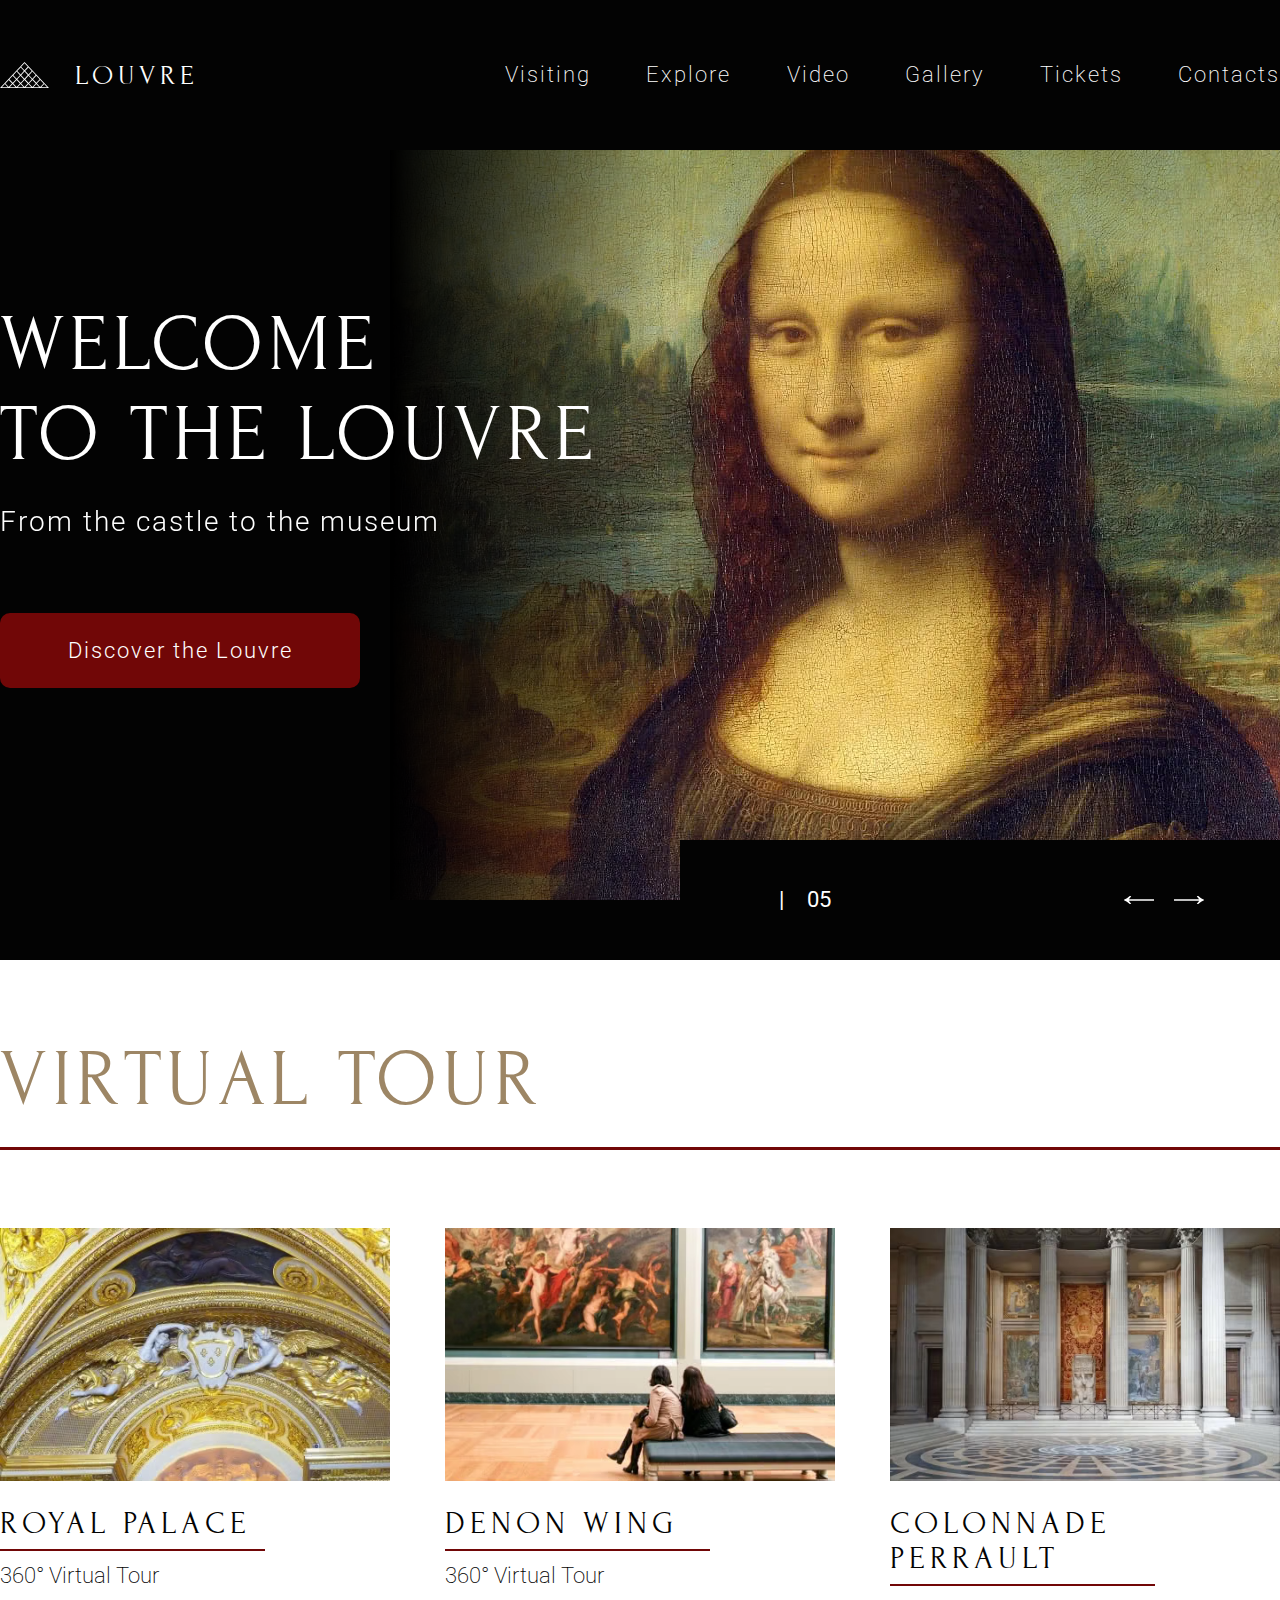
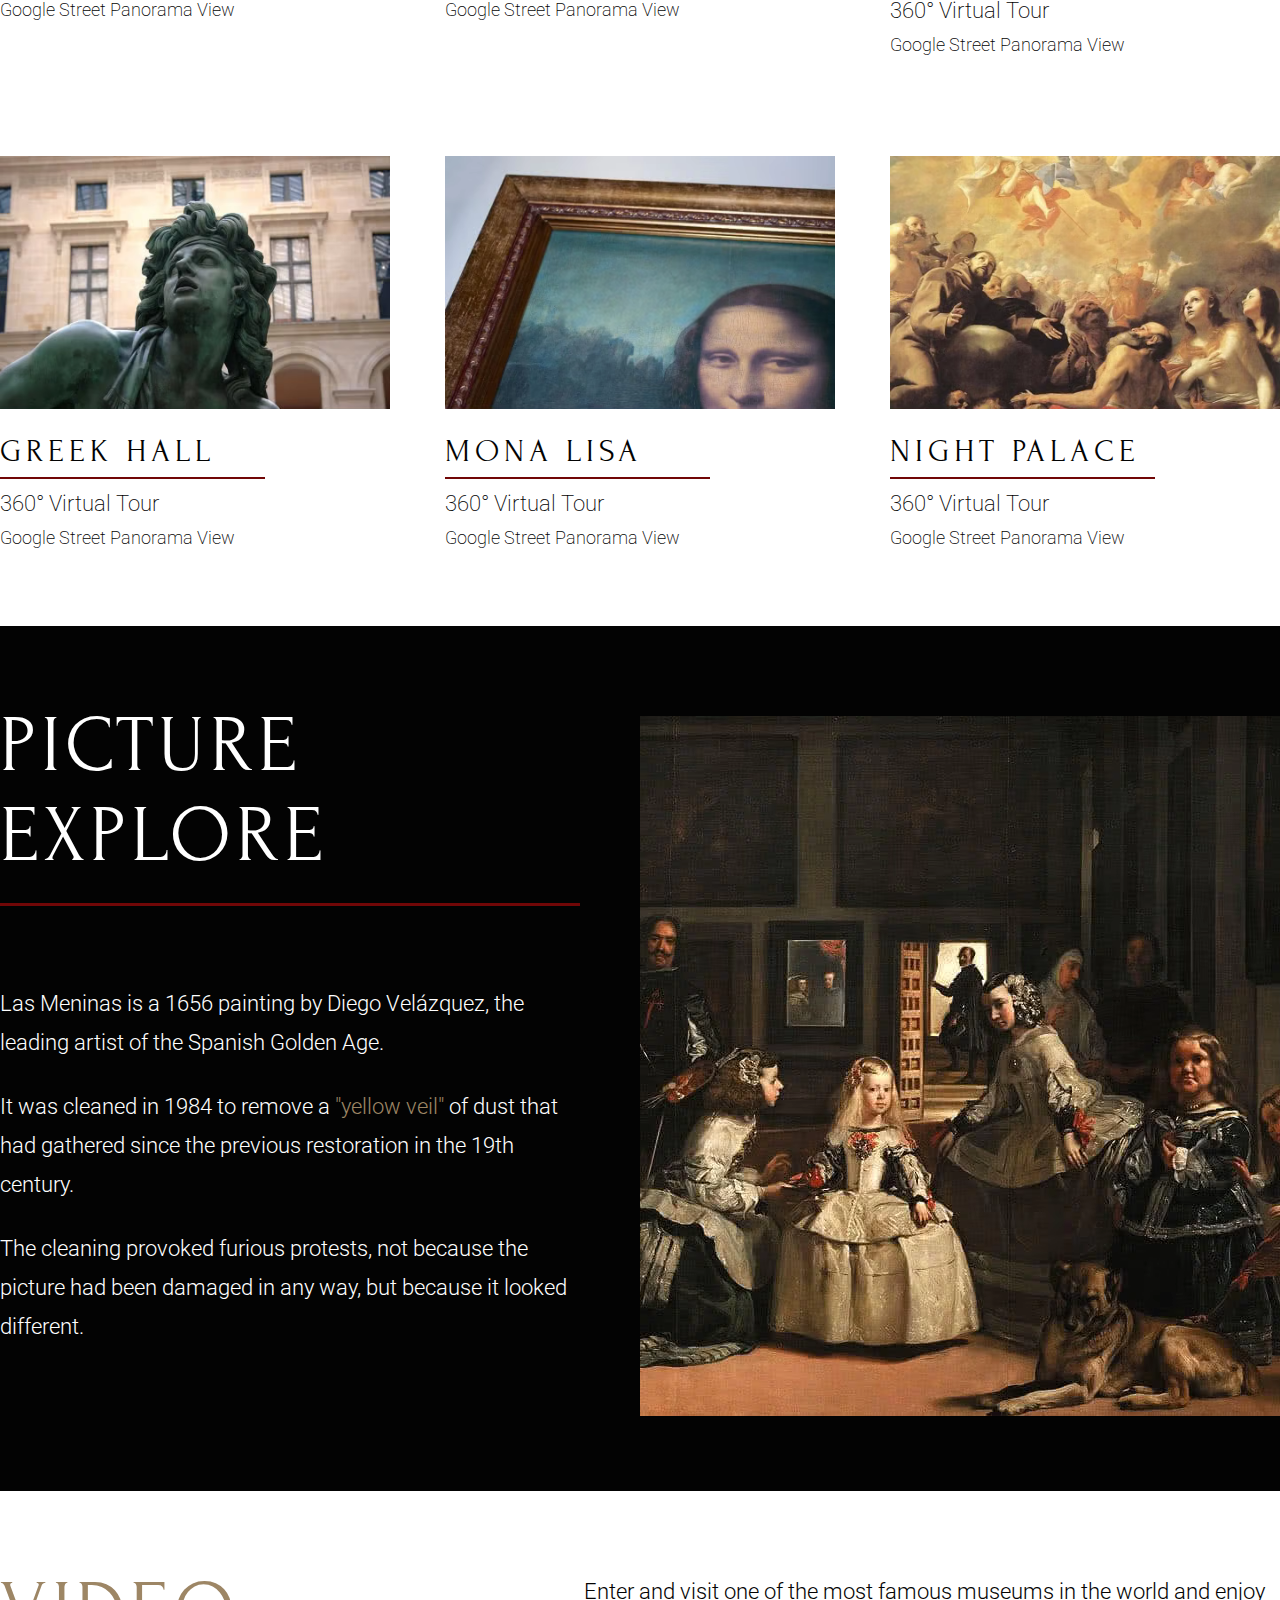
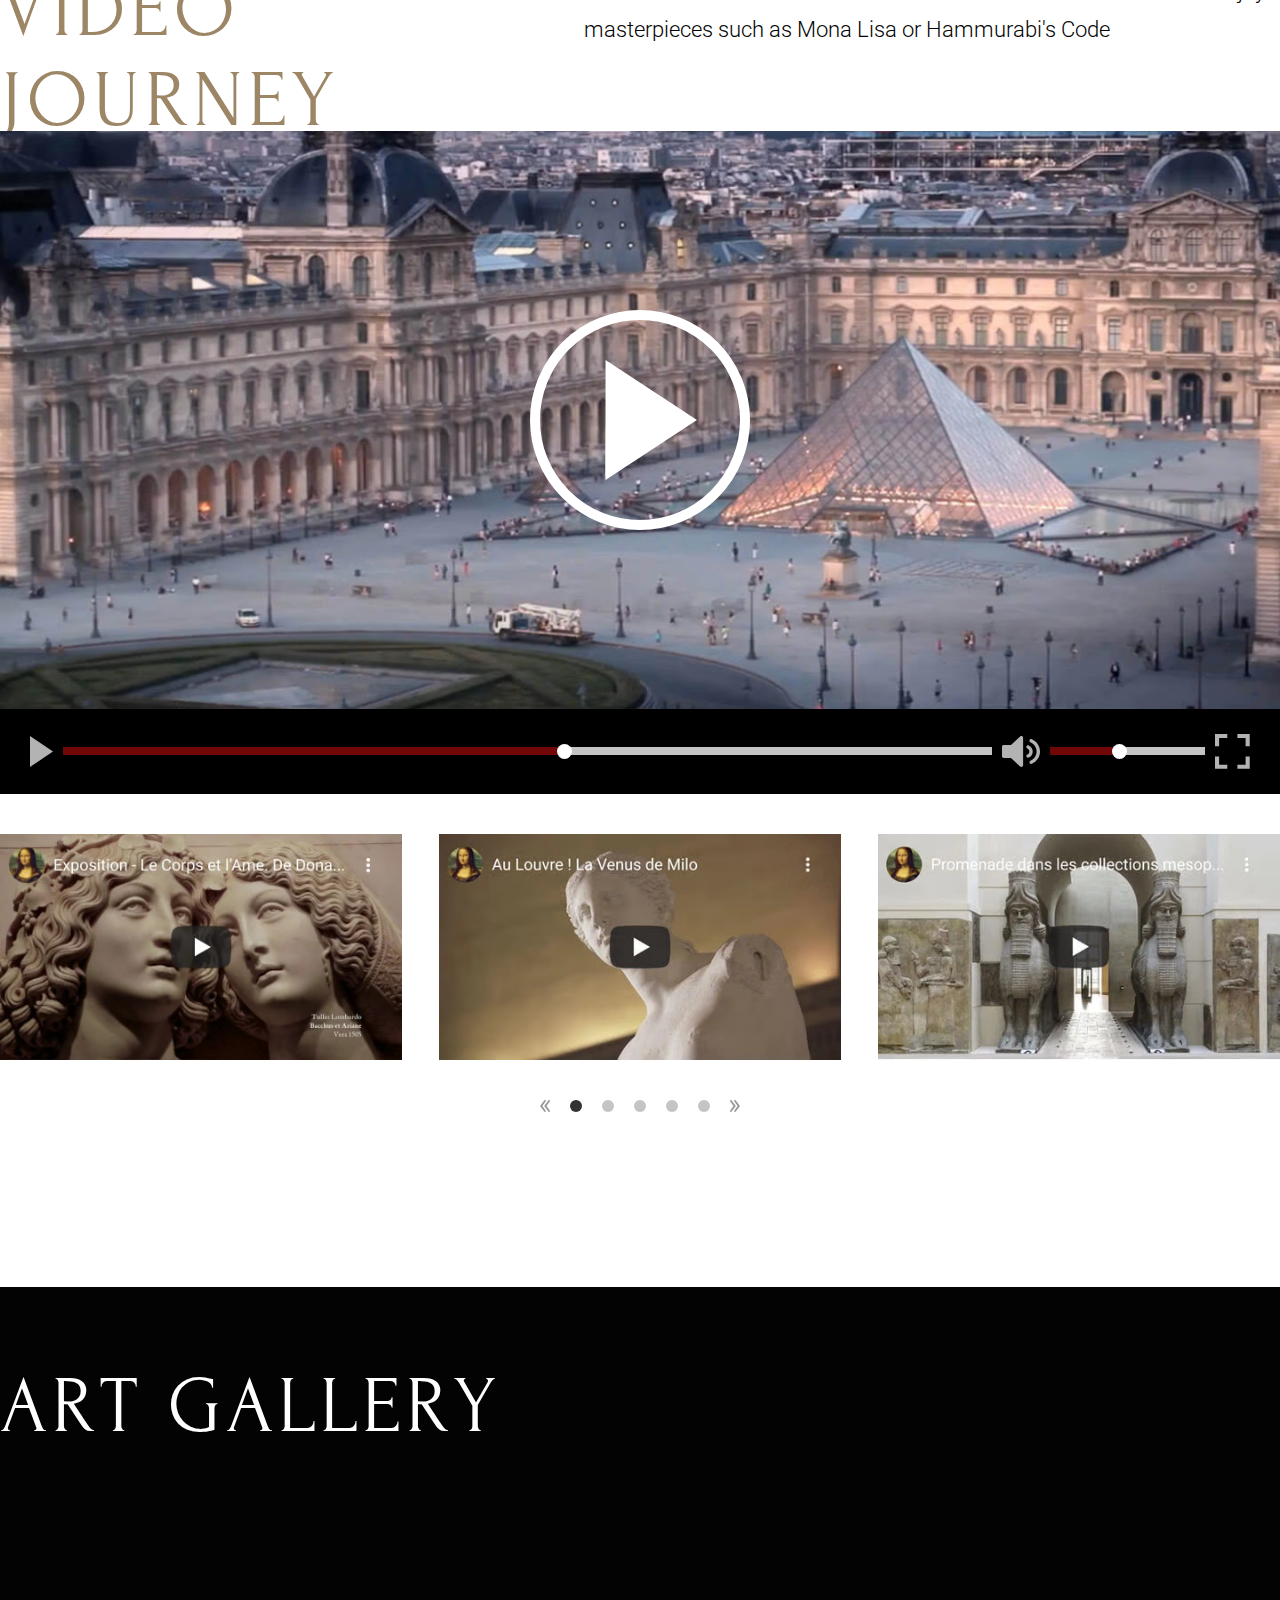
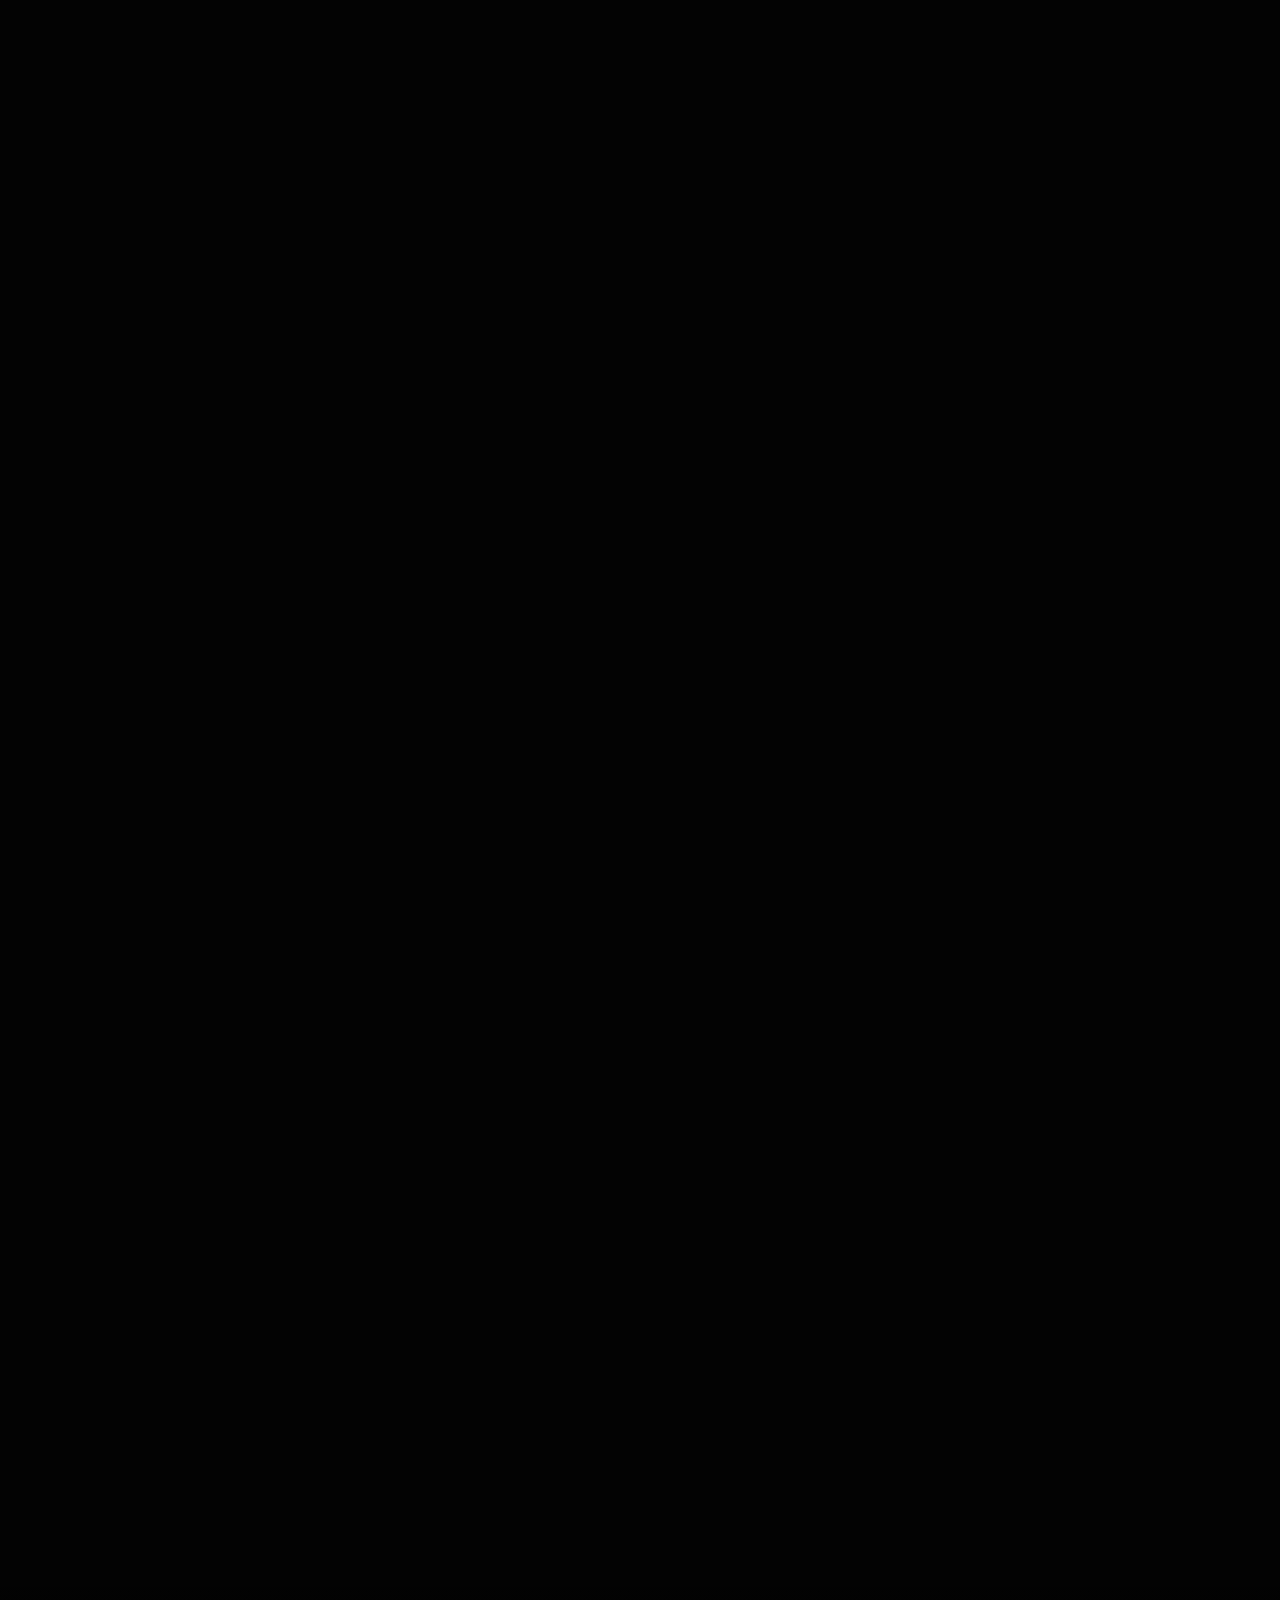
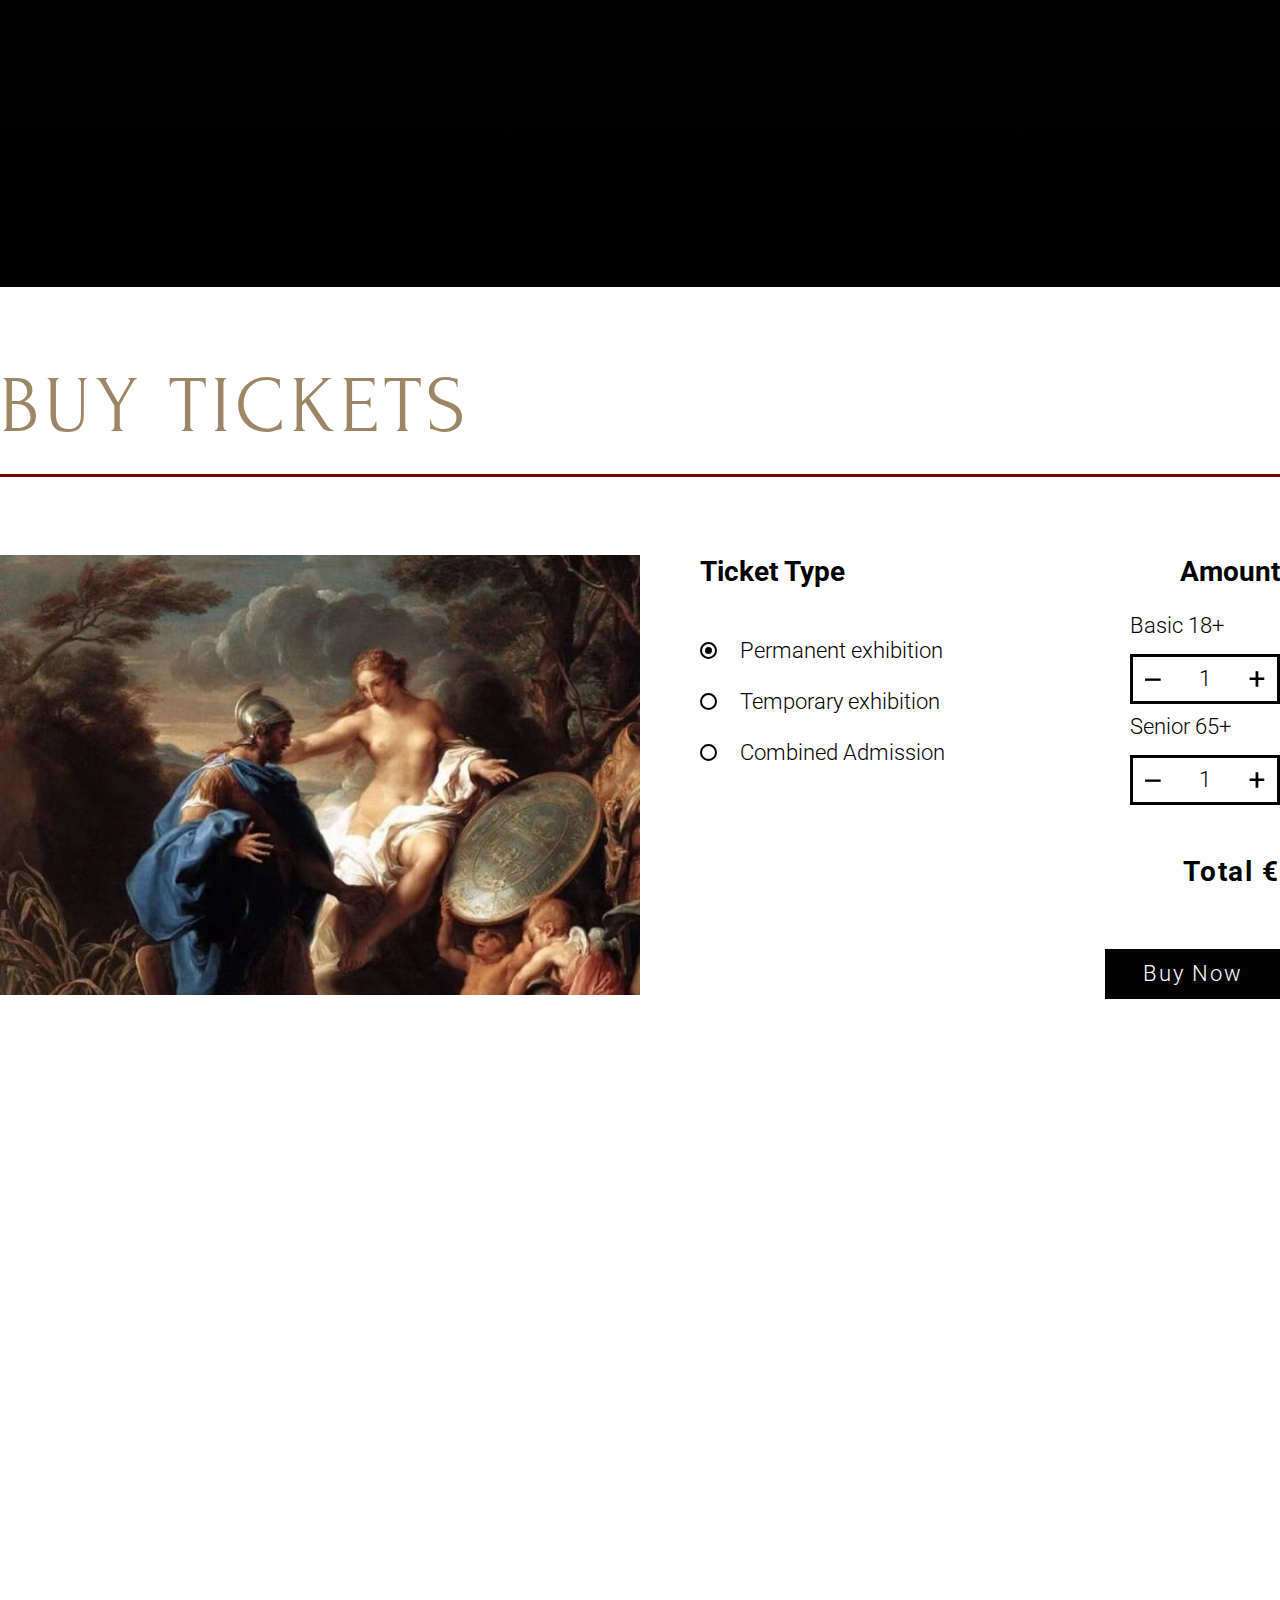
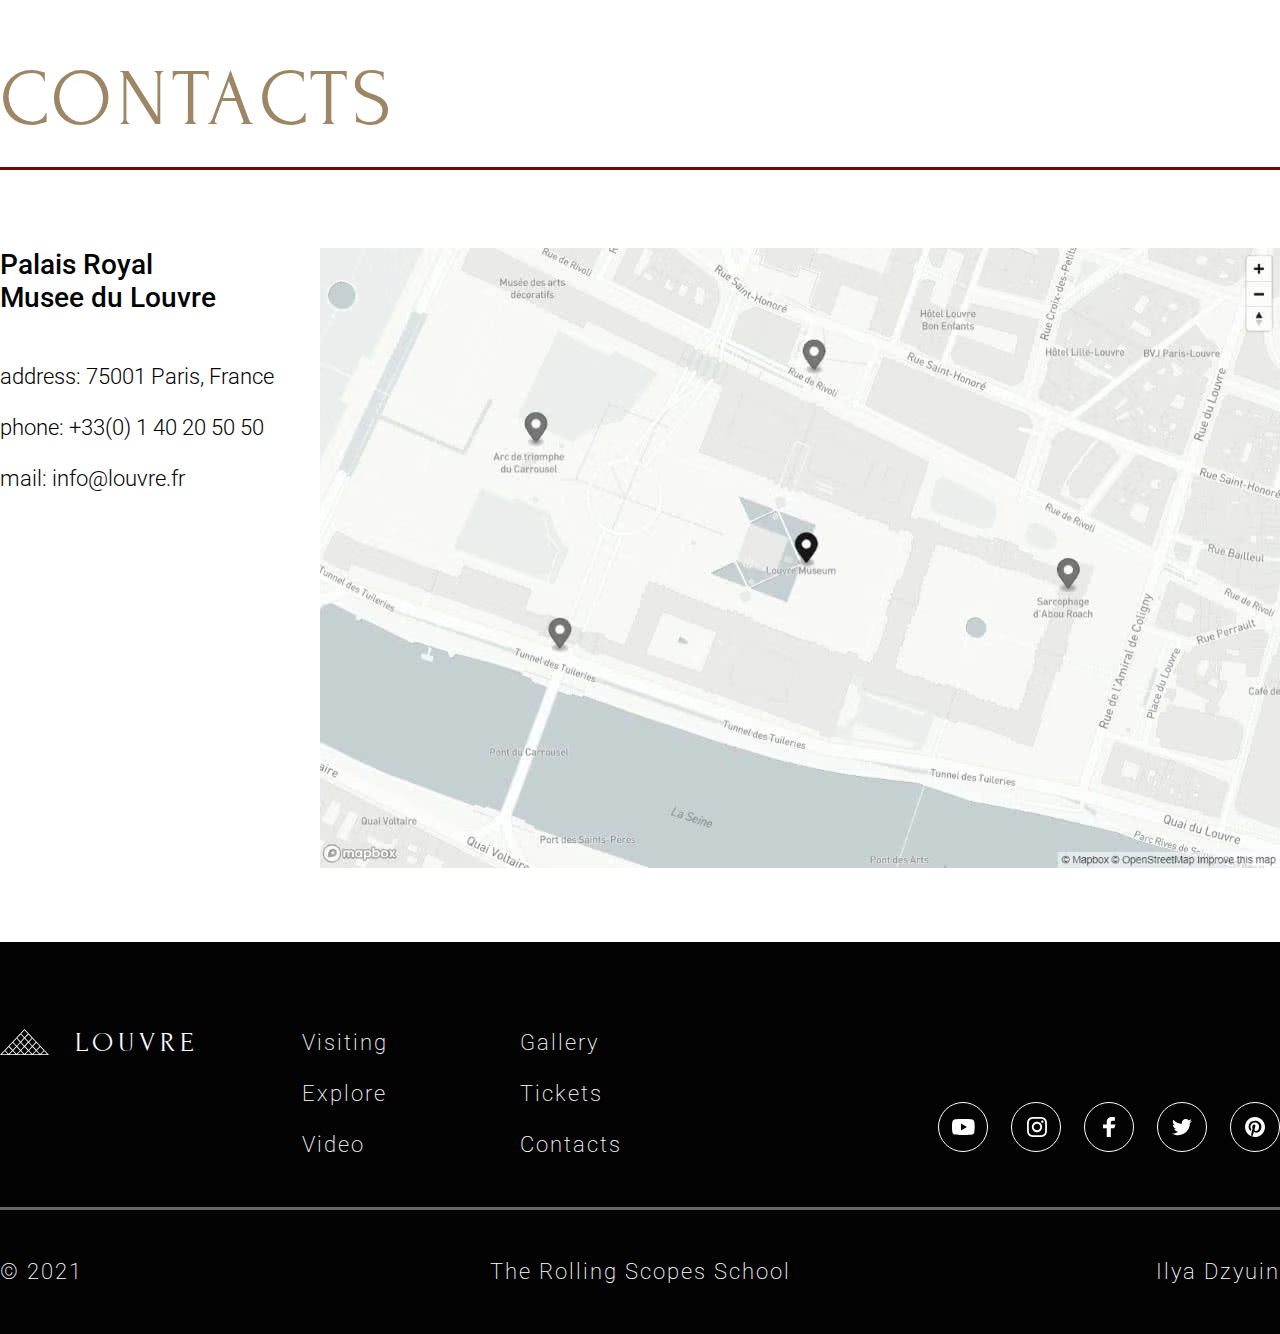
==== museum-adaptive/index.html @ e4b29fb7 "feat: add defer property swiper.js" ====
<!DOCTYPE html>
<html lang="en">

<head>
	<meta charset="UTF-8">
	<meta http-equiv="X-UA-Compatible" content="IE=edge">
	<meta name="viewport" content="width=device-width, initial-scale=1.0">
	<link rel="stylesheet" href="./css/swiper-bundle.min.css" />
	<link rel="stylesheet" href="css/style.min.css">
	<link rel="shortcut icon" href="assets/favicon.ico" type="image/x-icon">
	<link rel="preconnect" href="https://fonts.googleapis.com">
	<link rel="preconnect" href="https://fonts.gstatic.com" crossorigin>
	<link href="https://fonts.googleapis.com/css2?family=Forum&display=swap" rel="stylesheet">
	<link href="https://fonts.googleapis.com/css2?family=Forum&family=Roboto:wght@100;300;400;500;700&display=swap"
		rel="stylesheet">
	<title>museum</title>
</head>

<body>
	<header class="header">
		<div class="container header-container">
			<div class="logo">
				<div class="logo-img"></div>
				<h1 class="logo-heading">Louvre</h1>
			</div>
			<nav class="nav-header">
				<ul class="nav-list-header">
					<li class="nav-item nav-item-footer small-link-font"><a href="#visiting"
							class="nav-link">Visiting</a></li>
					<li class="nav-item nav-item-footer small-link-font"><a href="#explore" class="nav-link">Explore</a>
					</li>
					<li class="nav-item nav-item-footer small-link-font"><a href="#video" class="nav-link">Video</a>
					</li>
					<li class="nav-item nav-item-footer small-link-font"><a href="#gallery" class="nav-link">Gallery</a>
					</li>
					<li class="nav-item nav-item-footer small-link-font"><a href="#tickets" class="nav-link">Tickets</a>
					</li>
					<li class="nav-item nav-item-footer small-link-font"><a href="#contacts"
							class="nav-link">Contacts</a></li>
				</ul>
			</nav>
			<div class="menu-icon-container">
				<div class="menu-icon"></div>
			</div>
		</div>
	</header>
	<main class="main">
		<section class="welcome section">
			<div class="container welcome-container">
				<h2 class="section-title welcome-title">Welcome<br>to the Louvre</h2>
				<p class="descr welcome-descr">From the castle to the museum</p>
				<a href="./discover-links/frame1.html" target="blank" class="descr welcome-button">Discover the
					Louvre</a>
				<div class="slider-container">
					<div class="swiper">
						<div class="swiper-wrapper">
							<div class="swiper-slide"><img src="./assets/img/welcome-slider/1.avif" alt="1"
									class="welcome-slider-img"></div>
							<div class="swiper-slide"><img src="./assets/img/welcome-slider/2.avif" alt="2"
									class="welcome-slider-img"></div>
							<div class="swiper-slide"><img src="./assets/img/welcome-slider/3.avif" alt="3"
									class="welcome-slider-img"></div>
							<div class="swiper-slide"><img src="./assets/img/welcome-slider/4.avif" alt="4"
									class="welcome-slider-img"></div>
							<div class="swiper-slide"><img src="./assets/img/welcome-slider/5.avif" alt="5"
									class="welcome-slider-img"></div>
						</div>
					</div>
				</div>
				<div class="pagination-container">
					<div class="swiper-pagination-fraction">
						<span id="slide-number"></span>
						|
						<span>05</span>
					</div>
					<div class="swiper-pagination"></div>
					<button class="pag-arrow pag-left-arrow"></button>
					<button class="pag-arrow pag-right-arrow"></button>
				</div>

			</div>
		</section>
		<section class="section-light visiting" id="visiting">
			<div class="container visiting-container">
				<h2 class="section-title title-light-section visiting-title">Virtual tour</h2>
				<div class="visiting-cards-container">
					<a href="./discover-links/frame2.html" target="_blank" class="visiting-card">
						<img src="./assets/img/visiting/visiting1.avif" alt="visiting1" class="visiting-card-img">
						<h3 class="visiting-card-title">Royal palace</h3>
						<p class="visiting-card-descr">360&#176; virtual tour</p>
						<p class="visiting-card-descr visiting-card-descr-2">Google street panorama view</p>
					</a>
					<a href="./discover-links/frame3.html" target="_blank" class="visiting-card">
						<img src="./assets/img/visiting/visiting2.avif" alt="visiting2" class="visiting-card-img">
						<h3 class="visiting-card-title">Denon wing</h3>
						<p class="visiting-card-descr">360&#176; virtual tour</p>
						<p class="visiting-card-descr visiting-card-descr-2">Google street panorama view</p>
					</a>
					<a href="./discover-links/frame4.html" target="_blank" class="visiting-card">
						<img src="./assets/img/visiting/visiting3.avif" alt="visiting3" class="visiting-card-img">
						<h3 class="visiting-card-title">Colonnade perrault</h3>
						<p class="visiting-card-descr">360&#176; virtual tour</p>
						<p class="visiting-card-descr visiting-card-descr-2">Google street panorama view</p>
					</a>
					<a href="./discover-links/frame5.html" target="_blank" class="visiting-card">
						<img src="./assets/img/visiting/visiting4.avif" alt="visiting4" class="visiting-card-img">
						<h3 class="visiting-card-title">Greek hall</h3>
						<p class="visiting-card-descr">360&#176; virtual tour</p>
						<p class="visiting-card-descr visiting-card-descr-2">Google street panorama view</p>
					</a>
					<a href="./discover-links/frame6.html" target="_blank" class="visiting-card">
						<img src="./assets/img/visiting/visiting5.avif" alt="visiting5" class="visiting-card-img">
						<h3 class="visiting-card-title">Mona lisa</h3>
						<p class="visiting-card-descr">360&#176; virtual tour</p>
						<p class="visiting-card-descr visiting-card-descr-2">Google street panorama view</p>
					</a>
					<a href="./discover-links/frame7.html" target="_blank" class="visiting-card">
						<img src="./assets/img/visiting/visiting6.avif" alt="visiting6" class="visiting-card-img">
						<h3 class="visiting-card-title">Night palace</h3>
						<p class="visiting-card-descr">360&#176; virtual tour</p>
						<p class="visiting-card-descr visiting-card-descr-2">Google street panorama view</p>
					</a>
				</div>
			</div>
		</section>
		<section class="section explore" id="explore">
			<div class="container explore-container">
				<div class="explore-text">
					<h2 class="section-title explore-title">Picture explore</h2>
					<p class="explore-descr explore-descr-first">Las Meninas is a 1656 painting by Diego Velázquez, the
						leading artist of
						the Spanish Golden Age.</p>
					<p class="explore-descr">It was cleaned in 1984 to remove a <span
							class="explore-descr-highlight">"yellow
							veil"</span> of dust that had gathered
						since the previous restoration in the 19th century.</p>
					<p class="explore-descr">The cleaning provoked furious protests, not because the picture had been
						damaged in any way, but because it looked different.</p>
				</div>
				<img src="./assets/img/explore-slider/before.avif" alt="explore-before" class="explore-img">
			</div>
		</section>
		<section class="section-light video" id="video">
			<div class="container video-container">
				<div class="video-heading-container">
					<h2 class="section-title title-light-section video-title">Video journey</h2>
					<p class="video-descr">Enter and visit one of the most famous museums in the world and enjoy
						masterpieces such as Mona Lisa or Hammurabi's Code</p>
				</div>
				<div class="video-player">
					<img src="./assets/video/poster0.avif" alt="video" class="video-player-img">
					<button class="play-big-button"></button>
				</div>
				<div class="video-controls">
					<button class="video-button play-button"></button>
					<input class="video-progress video-time-progress" type="range" value="54">
					<button class="video-button volume-toggle"></button>
					<input type="range" class="video-progress video-volume-progress" value="44">
					<button class="video-button fs-button"></button>
				</div>
				<div class="video-slider-previews">
					<img src="./assets/video/video-slider-item1.avif" alt="preview1" class="video-slider-preview">
					<img src="./assets/video/video-slider-item2.avif" alt="preview2" class="video-slider-preview">
					<img src="./assets/video/video-slider-item3.avif" alt="preview3" class="video-slider-preview">
				</div>
				<div class="video-slider-pagination">
					<button class="video-slider-button video-slider-button-prev"></button>
					<div class="video-slider-bullet first-bullet"></div>
					<div class="video-slider-bullet"></div>
					<div class="video-slider-bullet"></div>
					<div class="video-slider-bullet"></div>
					<div class="video-slider-bullet"></div>
					<button class="video-slider-button video-slider-button-next"></button>
				</div>
			</div>
		</section>
		<section class="section gallery" id="gallery">
			<div class="container gallery-container">
				<h2 class="section-title">Art gallery</h2>
				<div class="gallery-img-container"></div>
			</div>
		</section>
		<section class="section-light tickets" id="tickets">
			<div class="container tickets-container">
				<h2 class="section-title title-light-section tickets-title">Buy tickets</h2>
				<div class="tickets-inner-flex">
					<img src="./assets/img/tickets.avif" alt="tickets" class="tickets-img">
					<div class="tickets-type-choise">
						<h3 class="tickets-bold-font">Ticket Type</h3>
						<div class="radio-button">
							<input type="radio" id="tickets-type-choise-input-1" name="tickets-type-choise-input"
								class="radio-input" checked>
							<label for="tickets-type-choise-input-1" class="radio-label tickets-font">Permanent
								exhibition</label>
						</div>
						<div class="radio-button">
							<input type="radio" id="tickets-type-choise-input-2" name="tickets-type-choise-input"
								class="radio-input">
							<label for="tickets-type-choise-input-2" class="radio-label tickets-font">Temporary
								exhibition</label>
						</div>
						<div class="radio-button">
							<input type="radio" id="tickets-type-choise-input-3" name="tickets-type-choise-input"
								class="radio-input">
							<label for="tickets-type-choise-input-3" class="radio-label tickets-font">Combined
								Admission</label>
						</div>
					</div>
					<div class="tickets-amount-choise">
						<h3 class="tickets-bold-font tickets-amount-header">Amount</h3>
						<form action="#" class="tickets-amount">
							<p class="tickets-font tickets-descr">Basic 18+</p>
							<div class="basic-ticket-amount">
								<input class="amount input-number" type="number">
								<button type="button" class="amount-change amount-minus amount-minus-basic"></button>
								<span class="amount basic-amount tickets-font">1</span>
								<button type="button" class="amount-change amount-plus amount-plus-basic"></button>
							</div>
							<p class="tickets-font tickets-descr">Senior 65+</p>
							<div class="senior-ticket-amount">
								<input class="amount input-number" type="number">
								<button type="button" class="amount-change amount-minus amount-minus-senior"></button>
								<span class="amount senior-amount tickets-font">1</span>
								<button type="button" class="amount-change amount-plus amount-plus-senior"></button>
							</div>
							<p class="price tickets-bold-font">Total &#8364; <span class="total-sum"></span>
							</p>
						</form>
						<button onclick="document.location='#popup-buy-tickets'" class="buy-now tickets-font">Buy
							Now</button>
					</div>
				</div>
			</div>
		</section>
		<div class="parallax"></div>
		<section class="section-light contacts" id="contacts">
			<div class="container contacts-container">
				<h2 class="section-title title-light-section contacts-title">Contacts</h2>
				<div class="contacts-content">
					<div class="contacts-text">
						<h3 class="font-medium">Palais Royal<br>Musee du Louvre</h3>
						<ul class="contacts-list">
							<li class="contacts-item descr-contacts font-light-section">
								address: 75001 Paris, France
							</li>
							<li class="contacts-item descr-contacts font-light-section">
								phone: <a style="display: inline-block" href="tel:+330140205050">+33(0) 1 40 20 50
									50</a>
							</li>
							<li class="contacts-item descr-contacts font-light-section">
								mail: <a style="display: inline-block" href="mailto:info@louvre.fr">info@louvre.fr</a>
							</li>
						</ul>
					</div>
					<div class="contacts-map-container"></div>
				</div>
			</div>
		</section>
	</main>
	<footer class="footer">
		<div class="container footer-container">
			<div class="logo footer-logo">
				<div class="logo-img"></div>
				<span class="logo-heading">Louvre</span>
			</div>
			<nav class="nav-footer">
				<ul class="nav-list-footer">
					<li class="nav-item small-link-font"><a href="#visiting" class="nav-link">Visiting</a></li>
					<li class="nav-item small-link-font"><a href="#explore" class="nav-link">Explore</a></li>
					<li class="nav-item small-link-font"><a href="#video" class="nav-link">Video</a></li>
					<li class="nav-item small-link-font"><a href="#gallery" class="nav-link">Gallery</a></li>
					<li class="nav-item small-link-font"><a href="#tickets" class="nav-link">Tickets</a></li>
					<li class="nav-item small-link-font"><a href="#contacts" class="nav-link">Contacts</a></li>
				</ul>
			</nav>
			<div class="social">
				<ul class="social-list">
					<li class="social-item"><a href="https://www.youtube.com/user/louvre" target="blank"
							class="social-link youtube"></a></li>
					<li class="social-item"><a href="https://www.instagram.com/museelouvre/" target="blank"
							class="social-link insta"></a></li>
					<li class="social-item"><a href="https://www.facebook.com/museedulouvre" target="blank"
							class="social-link facebook"></a></li>
					<li class="social-item"><a href="http://twitter.com/museelouvre" target="blank"
							class="social-link twitter"></a>
					</li>
					<li class="social-item"><a href="https://www.pinterest.fr/museedulouvre/" target="blank"
							class="social-link pinterest"></a></li>
				</ul>
			</div>
		</div>
	</footer>
	<div class="footer-rss">
		<div class="container footer-rss-container">
			<ul class="footer-rss-list">
				<li class="footer-rss-item small-link-font footer-rss-font footer-rss-link"><a href="https://rs.school/"
						class="nav-item">The&nbsp;Rolling&nbsp;Scopes&nbsp;School</a></li>
				<li class="footer-rss-item small-link-font footer-rss-font"><a href="#" class="nav-item">&#169;
						2021</a></li>
				<li class="footer-rss-item small-link-font footer-rss-font"><a class="nav-item" target="_blank"
						href="https://github.com/ilua-dz">Ilya&nbsp;Dzyuin</a></li>
			</ul>
		</div>
	</div>
	<div class="popup-buy-tickets" id="popup-buy-tickets">
		<div class="popup-container">
			<a href="#tickets" class="popup-overlay"></a>
			<div class="popup-content">
				<a href="#tickets" class="popup-close"></a>
				<div class="popup">
					<div class="booking-tickets">
						<figure class="popup-logo"></figure>
						<h3>Booking tickets</h3>
						<h4>Tour to Louvre</h4>
						<form action="#" class="popup-inputs">
							<div class="date-time">
								<input type="date" class="tickets-date">
								<input type="time" class="tickets-time">
							</div>
							<input type="text" class="tickets-input tickets-name">
							<input type="email" class="tickets-input tickets-email">
							<input type="tel" class="tickets-input tickets-phone">
							<select class="tickets-input tickets-select">
								<option selected style="display:none;">Ticket Type</option>
								<option value="Permanent exhibition">Permanent exhibition</option>
								<option value="Temporary exhibition">Temporary exhibition</option>
								<option value="Combined Admission">Combined Admission</option>
							</select>
							<div class="entry-tickets">
								<h4>Entry Ticket</h4>
								<div class="entry-counter basic-counter">
									<p>Basic 18+ (20 €)</p>
									<div class="basic-ticket-amount-popup">
										<input type="number" class="amount input-number">
										<button type="button"
											class="amount-minus-basic ticket-popup-change basic-ticket-popup-change basic-ticket-minus-popup"></button>
										<span class="basic-amount amount-popup">2</span>
										<button type="button"
											class="amount-plus-basic ticket-popup-change basic-ticket-popup-change basic-ticket-plus-popup"></button>
									</div>
								</div>
								<div class="entry-counter senior-counter">
									<p>Senior 65+ (10 €)</p>
									<div class="senior-ticket-amount-popup">
										<input type="number" class="amount input-number">
										<button type="button"
											class="amount-minus-senior ticket-popup-change senior-ticket-popup-change senior-ticket-minus-popup"></button>
										<span class="senior-amount amount-popup">2</span>
										<button type="button"
											class="amount-plus-senior ticket-popup-change senior-ticket-popup-change senior-ticket-plus-popup"></button>
									</div>
								</div>
							</div>
						</form>
					</div>
					<div class="payment">
						<div class="payment-heading">
							<div class="payment-heading-text">
								<h4>Overview</h4>
								<h5>Tour to Louvre</h5>
								<p class="day">Friday, August 19</p>
								<p class="time">16 : 30</p>
								<p class="temp">Temporary exhibition</p>
							</div>
							<img src="./assets/img/payment-img.avif" alt="Louvre" class="payment-img">
						</div>
						<div class="summary-container">
							<div class="summary basic-summary">
								<span class="summary-basic-amount basic-amount">2</span>
								<p style="padding-left: 42px;">Basic (20 €)</p>
								<p><span class="basic-sum"></span> €</p>
							</div>
							<div class="summary senior-summary">
								<span class="summary-senior-amount senior-amount">2</span>
								<p style="padding-left: 42px;">Senior (10 €)</p>
								<p><span class="senior-sum"></span> €</p>
							</div>
							<div class="summary total-summary">
								<p>Total:</p>
								<p><span class="total-sum"></span> €</p>
							</div>
						</div>
						<div class="pay-card">
							<div class="card-top-side">
								<p class="card-text-font">Card number</p>
								<input type="text" maxlength="16" onkeyup="this.value = this.value.replace(/[^\d]/g,'')"
									class="
									card-input card-number-input card-text-font">
								<p class="card-text-font">Expiration date</p>
								<div class="card-date-input-block">
									<input type="number" value="3" max="12" min="1"
										class="card-input-month card-input card-text-font">
									<input type="number" value="2024" min="2021" max="2026"
										class="card-input-year card-input card-text-font">
								</div>
								<p class="card-text-font">Cardholder name</p>
								<input type="text" class="card-input card-input-cardholdrer">
								<div class="card-visa-label"></div>
								<div class="card-mastercard-label"></div>
							</div>
							<div class="card-back-side">
								<div class="black-stripe"></div>
								<h5 class="card-cvv card-text-font">CVC/CVV</h5>
								<input type="text" maxlength="3" onkeyup="this.value = this.value.replace(/[^\d]/g,'')"
									class="card-input card-cvv-input card-text-font">
								<p class="card-cvv-descr">The last <br>
									3 or 4 digits <br>
									on back <br>
									of the card</p>
							</div>
						</div>
						<button class="popup-buy-button">Book</button>
					</div>
				</div>
			</div>
		</div>
	</div>
	<script defer src="./js/swiper-bundle.min.js"></script>
	<script src="./js/script.min.js"></script>
</body>

</html>
---- museum-adaptive/css/style.min.css ----
:root{--white:#ffffff;--dark:#030303;--gold:#9d8665;--activeGold:#7e6c51;--darkRed:#710707;--controls:#b3b3b3}html{scroll-behavior:smooth}body{margin:0;min-width:320px}body *{padding:0;margin:0;text-decoration:none;color:unset;display:block;position:relative}button,span{display:inline}ul{list-style:none}button{cursor:pointer;background-repeat:no-repeat;background-size:contain;background-color:transparent;border:none}input[type=number]::-webkit-inner-spin-button,input[type=number]::-webkit-outer-spin-button{opacity:1}.container{max-width:1440px;margin:0 auto}.logo-heading{font-family:Forum;color:var(--white);font-weight:400;font-size:28px;letter-spacing:5px;line-height:31px;text-transform:uppercase}.small-link-font{font-family:Roboto;font-weight:200;font-size:22px;line-height:26px;letter-spacing:2px;color:var(--white)}.nav-item{transition:color .3s}.nav-item:hover{color:var(--gold)}.nav-item:active{transition:unset;color:var(--activeGold)}.social-link{transition:filter .3s}.social-link:hover{filter:invert(54%) sepia(17%) saturate(617%) hue-rotate(356deg) brightness(97%) contrast(93%)}.social-link:active{transition:unset;filter:invert(45%) sepia(3%) saturate(4494%) hue-rotate(357deg) brightness(89%) contrast(72%)}.section{background-color:var(--dark)}.section-light{background-color:var(--white)}.section-title{padding-top:75px;margin-bottom:103px;font-family:Forum;font-style:normal;font-weight:400;font-size:80px;line-height:90px;letter-spacing:5px;text-transform:uppercase;color:var(--white)}.title-light-section{color:var(--gold)}.section-title::after{content:"";position:absolute;bottom:-25px;left:0;width:100%;height:3px;background-color:var(--darkRed)}.descr{font-family:Roboto;font-style:normal;font-weight:300;font-size:28px;line-height:33px;letter-spacing:2px;color:var(--white)}.descr-contacts{font-family:Roboto;font-style:normal;font-weight:300;font-size:22px;line-height:26px}.font-light-section{color:var(--dark)}.font-medium{font-family:Roboto;font-style:normal;font-weight:500;font-size:28px;line-height:33px;color:var(--dark)}.visiting-card-title{padding-top:25px;margin-bottom:22px;font-family:Forum;font-style:normal;font-weight:400;font-size:32px;line-height:35px;letter-spacing:5px;text-transform:uppercase;color:var(--dark)}.visiting-card-title::after{content:"";position:absolute;bottom:-10px;left:0;width:68%;height:2px;background-color:var(--darkRed);transition:width .4s}.visiting-card:hover .visiting-card-title::after{width:100%}.visiting-card-descr{font-family:Roboto;font-style:normal;text-transform:capitalize;font-weight:200;font-size:22px;line-height:26px;color:var(--dark)}.visiting-card-descr-2{padding-top:8px;font-size:18px}.explore-descr{font-family:Roboto;font-style:normal;font-weight:300;font-size:22px;line-height:39px;color:var(--white)}.video-descr{display:flex;align-items:center;width:720px;font-family:Roboto;font-style:normal;font-weight:300;font-size:22px;line-height:38px;color:var(--dark)}.tickets-bold-font{font-family:Roboto;font-style:normal;font-weight:700;font-size:28px;line-height:33px;color:var(--dark);padding-bottom:25px}.tickets-font{font-family:Roboto;font-style:normal;font-weight:300;font-size:22px;line-height:26px;color:var(--dark)}.header{background-color:var(--dark)}.header-container{height:150px;display:flex;justify-content:space-between;align-items:center}.nav-header{height:100%;width:775px;display:flex;align-items:center}.nav-list-header{width:100%;display:flex;justify-content:space-between;align-items:center}.logo{width:199px;display:flex;justify-content:space-between;align-items:center;padding-right:20px}.logo-img{height:26px;width:49px;background:url(../assets/svg/logo.svg) no-repeat;background-size:contain}.menu-icon-container{display:none;width:32px;height:18px;cursor:pointer}.menu-icon{top:50%;width:32px;height:2px;background-color:var(--white);transition:all .3s}.menu-icon::before{content:"";width:32px;height:2px;position:absolute;top:-8px;left:0;background-color:var(--white);transition:all .3s}.menu-icon::after{content:"";width:32px;height:2px;position:absolute;bottom:-8px;left:0;background-color:var(--white);transition:all .3s}.menu-icon-active{background-color:transparent}.menu-icon-active::before{top:0;transform:rotateZ(-45deg)}.menu-icon-active::after{bottom:0;transform:rotateZ(45deg)}@media (max-width:1024px){.logo{align-items:unset}.container{padding:0 20px}.header-container{height:130px}.nav-header{position:absolute;z-index:7;left:55px;top:100%;display:block;width:0}.nav-list-header{width:unset;position:absolute;left:0;padding-top:35px;justify-content:flex-start;align-items:start;flex-direction:column;gap:25px 25px;transform:translateX(-300%);transition:all .5s}.side-menu-active{transform:translateX(0)}.small-link-font{font-weight:300;font-size:20px;line-height:23px;letter-spacing:2px}.nav-item-footer::after{position:absolute;content:"";width:7px;height:100%;background:url(../assets/svg/menu-arrow.svg) no-repeat center;left:111.5px;top:0;transition:all .5s}.nav-item-footer:hover::after{filter:invert(60%) sepia(13%) saturate(918%) hue-rotate(356deg) brightness(88%) contrast(82%)}.menu-icon-container{display:block}.menu-active{opacity:0}}@media (max-width:768px){.header-container{height:110px}.welcome-menu-active{opacity:0}}@media (max-width:420px){.header-container{height:90px}.logo{width:140px;height:20px}.logo-img{width:29px;height:16px}.logo-heading{font-weight:400;font-size:16px;line-height:18px;letter-spacing:5px}}.welcome-container{z-index:0;height:810px;transition:all .5s}.welcome-title{z-index:6;width:598px;padding-top:150px;margin:unset;transition:all .3s}.welcome-title::after{display:none}.welcome-descr{z-index:6;margin-top:25px;transition:all .3s}.welcome-button{z-index:6;margin-top:75px;width:360px;height:75px;background-color:var(--darkRed);border-radius:10px;text-align:center;line-height:75px;font-size:22px;transition:all .3s}.welcome-button:hover{background-color:var(--gold)}.slider-container{width:69.5%;position:absolute;top:0;right:0;z-index:3}.slider-container::after{content:"";top:0;left:0;width:100%;height:100%;background:linear-gradient(90deg,#000 0,rgba(0,0,0,.5) 16.19%,rgba(0,0,0,0) 30.73%);z-index:4;position:absolute;right:0;pointer-events:none}.pagination-container{z-index:6;width:600px;height:120px;background-color:var(--dark);position:absolute;right:0;bottom:0;display:flex;align-items:center;justify-content:right}.swiper-pagination-bullet-active{transition:.4s}.pagination-container:hover .swiper-pagination-bullet-active{background:var(--activeGold)}.pag-arrow{width:32px;height:8px;background-repeat:no-repeat;background-position:center center;transition:filter .4s}.pag-arrow:hover{filter:invert(55%) sepia(12%) saturate(919%) hue-rotate(356deg) brightness(95%) contrast(93%)}.pag-left-arrow{margin-left:57px;background-image:url(../assets/svg/pag_left_arrow.svg)}.pag-right-arrow{margin-left:18px;margin-right:75px;background-image:url(../assets/svg/pag_right_arrow.svg)}.swiper-pagination{margin-left:55px}.swiper-pagination-fraction{color:var(--white);font-family:Roboto;font-style:normal;font-weight:400;font-size:22px;line-height:40px;display:flex;width:76px;justify-content:space-between}@media (max-width:1024px){.welcome-container{height:585px}.section-title{font-size:50px;line-height:90px;letter-spacing:5px}.descr{font-size:24px;line-height:28px;letter-spacing:2px}.welcome-title{padding-top:50px;margin-bottom:0!important}.welcome-button{width:300px;height:60px;margin-top:50px;line-height:60px;font-size:20px}.swiper{width:100%;height:100%}.welcome-slider-img{width:100%}.slider-container{width:700px;height:525px;top:0;right:20px}.pagination-container{right:20px;width:700px;height:124px}.swiper-pagination{width:160px;margin-left:45px}.swiper-pagination-fraction{width:71px;font-weight:400;font-size:20px;line-height:40px}.swiper-pagination-bullet{width:12px;height:12px}.pag-left-arrow{margin-left:45px}}@media (max-width:768px){.welcome-container{height:861px}.slider-container{width:100%;height:546px;position:relative;margin:0 auto;right:0}.slider-container::after{display:none}.section-title{font-weight:400;font-size:40px;line-height:60px;letter-spacing:5px}.descr{font-weight:300;font-size:20px;line-height:23px;letter-spacing:2px}.welcome-title{text-align:center;width:unset;padding-top:0!important}.welcome-descr{margin-top:27px;margin-bottom:47px;text-align:center}.welcome-button{display:none}.pagination-container{position:relative;height:100px;width:100%;justify-content:center;right:unset}.pag-right-arrow{margin-right:0}}@media (max-width:420px){.welcome-container{height:544px}.section-title{font-weight:400;font-size:28px;line-height:40px;letter-spacing:5px}.descr{font-weight:300;font-size:16px;line-height:19px;letter-spacing:2px}.slider-container{width:100%;height:285px}.pagination-container{height:80px;justify-content:center}.swiper-pagination-fraction{width:50px;font-weight:400;font-size:16px;line-height:40px}.swiper-pagination{width:75px;height:7px;margin:0 0 0 25px}.swiper-pagination-bullet{width:7px;height:7px}.pag-left-arrow{width:20px;background-size:auto;background-position-x:left;margin:0 0 0 25px}.pag-right-arrow{width:20px;background-size:auto;background-position-x:right;margin:0 0 0 15px}}.visiting{height:1266px}.visiting-cards-container{height:923px;display:flex;flex-wrap:wrap;justify-content:space-between;align-content:space-between}.visiting-card{width:30.5%}.visiting-card-img{width:100%}@media (max-width:1024px){.visiting{height:1433px}.section-title{padding-top:50px;margin-bottom:77px}.section-title::after{bottom:-15px}.visiting-cards-container{height:1153px;justify-content:space-evenly}.visiting-card{width:33.5%}.visiting-card-title{font-size:28px;line-height:31px;letter-spacing:3px}.visiting-card-title::after{width:46%}.visiting-card-descr{font-weight:200;font-size:20px;line-height:23px}.visiting-card-descr-2{font-size:16px;line-height:19px}}@media (max-width:768px){.visiting{height:1226px}.section-title{padding-top:40px;margin-bottom:67px}.section-title::after{bottom:-22px}.visiting-card{width:38%}.visiting-card-title{font-weight:400;font-size:22px;line-height:24px;letter-spacing:3px}.visiting-card-title::after{width:54%}.visiting-card-descr{font-weight:200;font-size:18px;line-height:21px}.visiting-card-descr-2{font-weight:200;font-size:16px;line-height:19px}.visiting-cards-container{height:980px}.visiting-title{margin-bottom:60px}}@media (max-width:420px){.visiting{height:2153px}.visiting-card{width:74%}.visiting-card-title{font-weight:400;font-size:18px;line-height:20px;letter-spacing:5px}.visiting-card-descr{font-weight:200;font-size:16px;line-height:19px}.visiting-cards-container{height:1970px}}.explore-container{height:865px;display:flex;column-gap:60px;justify-content:space-between}.explore-img{object-fit:cover;padding-top:90px;width:50%;height:700px}.explore-descr{padding-top:25px}.explore-descr-first{padding:0}.explore-descr-highlight{display:inline;color:var(--gold)}@media (max-width:1024px){.explore-container{height:1149px;flex-direction:column;justify-content:flex-start}.explore-descr{font-weight:300;font-size:20px;line-height:38px;padding:0}.explore-descr:last-child{display:none}.explore-img{width:73%;height:auto;margin:0 auto;padding-top:62px}}@media (max-width:768px){.explore-container{height:908px}.explore-descr{display:none}.explore-img{width:100%;padding-top:0;padding-bottom:0}.explore-title{margin-bottom:60px}}@media (max-width:420px){.explore-container{height:551px}}.video-container{height:1396px}.video-container h2:after{display:none}.video-container h2{padding-top:0}.video-heading-container{height:90px;padding-top:75px;display:flex;justify-content:space-between}.video-player{margin-top:75px}.video-player-img{width:100%}.play-big-button{position:absolute;cursor:pointer;width:220px;height:220px;left:calc(50% - 110px);top:calc(50% - 110px);border:10px solid #fff;border-radius:50%;background:url(../assets/svg/video-controls/controls/play-big.svg) no-repeat 60% center}.play-big-button:hover{filter:invert(30%) sepia(99%) saturate(7306%) hue-rotate(349deg) brightness(85%) contrast(118%)}.video-controls{height:85px;background-color:#000;display:flex;justify-content:space-between;align-items:center;padding:0 30px}.video-button:hover{filter:brightness(100)}.play-button{width:23px;background:url(../assets/svg/video-controls/controls/play.svg) no-repeat center}.volume-toggle{width:38px;background:url(../assets/svg/video-controls/controls/volume.svg) no-repeat center}.fs-button{width:35px;background:url(../assets/svg/video-controls/controls/fullscreen.svg) no-repeat center}.video-button{height:100%;background-size:contain}.video-progress{height:8px;cursor:pointer;transition:background 450ms ease-in;-webkit-appearance:none}.video-progress::-webkit-slider-thumb{width:15px;height:15px;border-radius:50%;-webkit-appearance:none;background:var(--white)}.video-time-progress{width:929px;background:linear-gradient(to right,#710707 0,#710707 54%,#c4c4c4 54%,#c4c4c4 100%)}.video-volume-progress{background:linear-gradient(to right,#710707 0,#710707 44%,#c4c4c4 44%,#c4c4c4 100%);width:155px}.video-slider-previews{padding-top:40px;display:flex;justify-content:space-between;align-items:center}.video-slider-preview{width:31.4%}.video-slider-pagination{margin:0 auto;width:200px;padding:40px;display:flex;justify-content:space-between;align-items:center}.video-slider-button{width:10px;height:12px}.video-slider-button:hover{filter:brightness(0) saturate(100%) invert(7%) sepia(63%) saturate(5773%) hue-rotate(358deg) brightness(105%) contrast(97%)}.video-slider-button-prev{background-image:url(../assets/svg/video-controls/slider/video-slider-left.svg)}.video-slider-button-next{background-image:url(../assets/svg/video-controls/slider/video-slider-right.svg)}.video-slider-pagination:hover .first-bullet{background-color:var(--darkRed)}.video-slider-bullet{height:12px;width:12px;border-radius:50%;background-color:#c4c4c4}.first-bullet{background-color:#333}@media (max-width:1024px){.video-container{height:1001px}.video-heading-container{height:175px;padding-top:0}.video-title{margin:0;margin-top:55px;margin-bottom:35px}.video-descr{display:none}.video-player{margin:0}.play-big-button{width:152px;height:152px;left:calc(50% - 76px);top:calc(50% - 76px);border:5px solid #fff;background-size:63px 83px}.video-controls{height:60px;padding:0 40px}.video-time-progress{width:564px;height:5px}.video-volume-progress{width:143px;height:5px}.video-progress::-webkit-slider-thumb{width:13px;height:13px}.play-button{width:23px;height:100%}.volume-toggle{width:26px;height:20px}.fs-button{width:26px;height:26px}.video-slider-preview{width:30.5%}}@media (max-width:768px){.video-container{height:837px}.video-heading-container{height:120px}.video-title{margin-top:40px}.play-big-button{width:80px;height:80px;left:calc(50% - 40px);top:calc(50% - 40px);border:3px solid #fff;background-size:33px 44px}.video-controls{height:53px;padding:0 30px;margin-top:5px}.video-time-progress{position:absolute;width:100%;top:-5px;left:0}.video-volume-progress{width:486px}.video-slider-preview:last-child{display:none}.video-slider-previews{padding-top:20px}.video-slider-preview{width:48.6%}.video-slider-pagination{width:190px;padding-top:20px}.video-slider-bullet{width:10px;height:10px}}@media (max-width:420px){.video-container{height:551px}.video-heading-container{height:96px}.play-big-button{width:50px;height:50px;left:calc(50% - 25px);top:calc(50% - 25px);border:2px solid #fff;background-size:21px 27px}.video-controls{height:50px;padding:0 20px;margin-top:4px}.video-progress{height:4px}.video-progress::-webkit-slider-thumb{width:10px;height:10px}.video-time-progress{position:absolute;width:100%;top:-4px;left:0}.play-button{width:14px;height:18px}.volume-toggle{width:18px;height:14px}.fs-button{width:18px;height:18px}.video-volume-progress{width:200px}.video-slider-previews{padding-top:40px}.video-slider-preview{width:47.5%}.video-slider-pagination{width:174px;padding-top:40px}.video-slider-bullet{width:8px;height:8px}.video-slider-button{width:7px;height:8px}}.gallery-container{height:2200px;overflow:hidden}.gallery-container h2{margin-bottom:75px}.gallery-container h2::after{display:none}.gallery-img-container{height:3000px;display:flex;flex-direction:column;flex-wrap:wrap;gap:24px 18px}.gallery-container::after{position:absolute;content:"";bottom:0;width:100%;height:360px;background:linear-gradient(180deg,rgba(0,0,0,0) 0,#000 100%)}.gallery-img-container>img{width:calc((100% - 72px)/ 3)}.spacer{position:static;width:0;height:100%}.gallery-img-container>img:nth-child(1),.gallery-img-container>img:nth-child(13){padding-top:50px}@media (max-width:1024px){.gallery-container{height:1460px}.gallery-container h2{margin-bottom:55px}}@media (max-width:768px){.gallery-container{height:1220px}.gallery-container h2{margin-bottom:40px}.gallery-img-container{gap:24px 12px}.gallery-img-container>img{width:calc((100% - 24px)/ 2)}.spacer:last-child{display:none}}@media (max-width:420px){.gallery-container{height:757px}}.tickets-container{height:893px}.tickets-inner-flex{display:flex}.tickets-img{object-fit:cover;width:50%;height:440px}.tickets-type-choise{width:270px;padding-left:60px}.tickets-amount-choise{margin-left:auto}.radio-button{padding-top:25px}.radio-label{padding-left:40px;cursor:pointer}.radio-input{opacity:0;position:absolute;z-index:7;width:20px;height:20px}.radio-label::before{content:"";position:absolute;width:17px;height:24px;left:0;background:url(../assets/svg/tickets/radio-circle.svg) no-repeat center center}.radio-label::after{content:"";position:absolute;width:17px;height:24px;left:0;opacity:0;background:url(../assets/svg/tickets/radio-checked.svg) no-repeat center center;transition:opacity .4s}.radio-input:checked~.radio-label::after{opacity:1}.tickets-amount{width:150px;margin-left:auto}.tickets-amount-header{text-align:right}.tickets-amount>.tickets-font{text-align:left}.basic-ticket-amount,.senior-ticket-amount{margin-top:15px;margin-bottom:10px;height:44px;display:flex;align-items:center;border:3px solid var(--dark)}.amount-change{width:16px;height:16px;margin:14px 12px;background-repeat:no-repeat;background-position:center center;top:0;transition:.1s ease-in-out}.amount-change:hover{width:30px;height:30px;margin:6px 6px;filter:invert(13%) sepia(23%) saturate(7100%) hue-rotate(345deg) brightness(94%) contrast(110%)}.amount-minus{position:absolute;left:0;background-image:url(../assets/svg/tickets/–.svg)}.amount-plus{position:absolute;right:0;background-image:url(../assets/svg/tickets/+.svg)}.amount{display:block;width:100%;line-height:46px;text-align:center;pointer-events:none}.input-number{display:none}.price{text-align:right;margin-top:50px;letter-spacing:1.65px}.buy-now{margin-top:36px;width:175px;height:50px;letter-spacing:2px;color:var(--white);background-color:var(--dark);transition:.4s}.buy-now:hover{background-color:var(--gold);color:var(--dark)}@media (max-width:1024px){.tickets-container{height:718px}.tickets-type-choise{display:none}.tickets-inner-flex{justify-content:space-between}.tickets-img{object-fit:cover;width:71%}.tickets-amount-choise{width:175px;margin-right:29px}.tickets-amount-header{text-align:left}.tickets-bold-font{padding-bottom:0}.tickets-descr{padding-top:29px}.basic-ticket-amount,.senior-ticket-amount{margin-top:10px;margin-bottom:0}.tickets-amount{width:100%}.price{display:flex;justify-content:space-between;padding-left:0;margin-top:25px;margin-right:10px}.buy-now{position:absolute;margin:0;right:0;bottom:0}}@media (max-width:768px){.tickets-container{height:633px}.tickets-title{margin-bottom:62px}.tickets-img{width:61%;height:340px}.tickets-inner-flex{height:430px}.tickets-amount-choise{margin-right:49px}.tickets-descr{padding-top:25px}.tickets-descr:first-child{padding-top:40px}.price{margin-top:39px}}@media (max-width:420px){.tickets-container{height:759px}.tickets-img{width:100%;height:160px}.tickets-inner-flex{flex-direction:column;align-items:center}.tickets-amount{height:355px}.tickets-amount-choise{margin:0}.tickets-bold-font{font-weight:700;font-size:16px;line-height:19px}.tickets-font{font-weight:300;font-size:16px;line-height:19px}.amount{font-weight:300;font-size:22px;line-height:26px}.tickets-amount-header{text-align:center;padding-top:40px}.tickets-descr{padding-top:20px}.tickets-descr:first-child{padding-top:20px}.basic-ticket-amount,.senior-ticket-amount{margin-top:13px}.price{display:block;text-align:center;margin-top:42px;padding:0;letter-spacing:0}}.parallax{height:400px;width:100%;background-position:center;background-image:url(../assets/img/parallax.avif);background-size:cover;background-attachment:fixed}@media (max-width:768px){.parallax{height:300px}}.contacts-container{height:962px}.contacts-content{display:flex;justify-content:space-between}.contacts-item{padding-top:25px}.contacts-item:first-child{padding-top:50px}.contacts-map-container{width:960px;height:620px;background-image:url(../assets/img/contacts-map.avif);background-size:contain}@media (max-width:1024px){.contacts-container{height:734px}.contacts-map-container{width:694px;height:454px}.font-medium{font-weight:500;font-size:24px;line-height:28px}.descr-contacts{font-weight:300;font-size:20px;line-height:23px}.contacts-item{padding-top:15px}.contacts-item:first-child{padding-top:35px}}@media (max-width:768px){.contacts-container{height:925px}.contacts-content{flex-wrap:wrap}.contacts-title{margin-bottom:65px}.font-medium{font-weight:500;font-size:20px;line-height:23px}.descr-contacts{font-weight:300;font-size:18px;line-height:21px}.contacts-item:first-child{padding-top:0}.contacts-list{padding:40px 0}.contacts-map-container{width:100%;height:476px}}@media (max-width:420px){.contacts-container{height:636px}.font-medium{font-weight:500;font-size:16px;line-height:19px}.descr-contacts{font-weight:300;font-size:16px;line-height:19px}.contacts-map-container{width:100%;height:248px}}.popup-buy-tickets{position:fixed;width:100%;height:100%;background-color:rgba(0,0,0,.8);top:0;left:0;opacity:0;visibility:hidden;transition:all .7s;overflow-x:auto}.popup-overlay{width:100%;height:100%;position:absolute;top:0;left:0}.popup-buy-tickets:target{opacity:1;visibility:visible}.tickets:target .popup-content{transform:translate(-100%,0);opacity:0}.popup-buy-tickets:target .popup-content{transform:translate(0,0);opacity:1}.popup-container{min-height:100vh;min-width:100%;display:flex;align-items:center;justify-content:center}.popup-content{width:1440px;height:845px;background-color:var(--white);color:#000;opacity:0;transition:all .6s;transform:translate(-100%,0);z-index:10}.popup-close{width:25px;height:25px;background:url(../assets/svg/popup/popup-close.svg) no-repeat center center;position:absolute;right:30px;top:30px}.popup{top:91px;left:235px;width:970px;height:663px;display:flex;justify-content:space-between}.popup-logo{width:85px;height:41px;background:url(../assets/svg/popup/popup-logo.svg) no-repeat center}.booking-tickets{width:400px}.booking-tickets>h3{font-family:Forum;font-style:normal;font-weight:400;font-size:50px;line-height:55px;text-transform:uppercase;color:#9d8665}.booking-tickets>h4{font-family:Roboto;font-style:normal;font-weight:400;font-size:18px;line-height:21px;color:#710707;padding-top:15px}.booking-tickets>h4::after{content:"";position:absolute;bottom:-10px;left:0;width:100%;height:3px;background-color:var(--darkRed)}.popup-inputs{display:flex;flex-direction:column;gap:18px 0}.date-time{display:flex;justify-content:space-between}.tickets-date,.tickets-time{width:188px;height:45px;margin-top:70px;border-radius:0;border:1px solid}.tickets-input{width:100%;height:45px;border-radius:0;border:1px solid;font-family:Roboto;font-style:normal;font-weight:400;font-size:18px;line-height:21px;color:#030303}.entry-tickets{height:110px;padding:10px 15px 15px 15px;border:1px solid}.entry-tickets>h4{font-family:Forum;font-style:normal;font-weight:400;font-size:18px;line-height:20px;text-transform:capitalize;color:#9d8665}.entry-tickets>h4::after{content:"";position:absolute;bottom:-7px;left:0;width:100%;height:2px;background-color:var(--darkRed)}.entry-counter{height:25px;margin-top:22px;display:flex;justify-content:space-between;align-items:center}.senior-counter{margin-top:18px}.amount-popup,.entry-counter>p{font-family:Roboto;font-style:normal;font-weight:400;font-size:18px;line-height:21px;color:#030303}.basic-ticket-amount-popup,.senior-ticket-amount-popup{width:105px;height:25px;border:1px solid}.basic-ticket-popup-change,.senior-ticket-popup-change{width:35px;height:25px;position:absolute}.basic-ticket-minus-popup,.senior-ticket-minus-popup{left:0;background:#000 url(../assets/svg/popup/-popup.svg) no-repeat center center}.basic-ticket-plus-popup,.senior-ticket-plus-popup{right:0;background:#000 url(../assets/svg/popup/+popup.svg) no-repeat center center}.amount-popup{position:absolute;width:100%;line-height:25px;text-align:center;pointer-events:none}.payment{width:470px;height:611px;padding:25px 28px 25px 28px;border:1px solid var(--dark)}.payment-heading{height:151px;width:100%;display:flex;justify-content:space-between}.payment-heading-text>h4{font-family:Roboto;font-style:normal;font-weight:500;font-size:32px;line-height:37px;color:#272727}.payment-heading-text>h5{font-family:Roboto;font-style:normal;font-weight:500;font-size:22px;line-height:29px;color:#740c11;opacity:.9;padding-bottom:5px}.payment-heading-text>p{padding-top:6px;padding-left:32px;font-family:Roboto;font-style:normal;font-weight:300;font-size:18px;line-height:21px;color:#030303}.day::after{content:"";position:absolute;height:18px;width:18px;left:0;bottom:2px;background:url(../assets/svg/popup/date.svg) no-repeat center center}.time::after{content:"";position:absolute;height:18px;width:18px;left:0;bottom:2px;background:url(../assets/svg/popup/Time.svg) no-repeat center center}.temp::after{content:"";position:absolute;height:18px;width:18px;left:0;bottom:2px;background:url(../assets/svg/popup/ok.svg) no-repeat center center}.summary-container{width:100%;height:117px;margin-top:22px}.summary{display:flex;justify-content:space-between}.basic-summary>p,.senior-summary>p{font-family:Roboto;font-style:normal;font-weight:400;font-size:22px;line-height:26px;color:#030303}.senior-summary{margin-top:5px}.senior-summary::after{content:"";position:absolute;bottom:-10px;left:0;width:100%;height:2px;background-color:var(--darkRed)}.total-summary{margin-top:21px}.total-summary>p{font-family:Roboto;font-style:normal;font-weight:400;font-size:32px;line-height:37px;color:#030303}.summary-basic-amount{position:absolute;height:20px;width:32px;left:0;bottom:4px;text-align:center;font-family:Roboto;font-style:normal;font-weight:400;font-size:18px;line-height:21px;color:#a4a4a3;background:url(../assets/svg/popup/popup-summary-frame.svg) no-repeat center center}.summary-senior-amount{position:absolute;height:20px;width:32px;left:0;bottom:4px;text-align:center;font-family:Roboto;font-style:normal;font-weight:400;font-size:18px;line-height:21px;color:#a4a4a3;background:url(../assets/svg/popup/popup-summary-frame.svg) no-repeat center center}.pay-card{width:470px;height:241px;margin-top:10px}.card-top-side{width:320px;height:181px;padding:15px 20px;z-index:7;position:absolute;top:0;left:0;background-color:#bcbcbc;border-radius:5px}.card-visa-label{position:absolute;width:55px;height:16px;background-image:url(../assets/svg/popup/Visa.svg);top:34px;right:20px}.card-mastercard-label{position:absolute;width:53px;height:32px;top:65px;right:20px;background-image:url(../assets/svg/popup/Mastercard.svg)}.card-number-input{width:195px}.card-top-side>p:nth-child(3),.card-top-side>p:nth-child(5){padding-top:10px}.card-date-input-block{width:215px;display:flex;justify-content:space-between}.card-input-month,.card-input-year{width:80px}.card-input-cardholdrer{width:calc(100% - 20px);text-transform:uppercase}.card-back-side{width:360px;height:211px;z-index:6;position:absolute;right:0;bottom:0;background-color:#939393;border-radius:5px}.black-stripe{top:25px;height:45px;background-color:#161615}.card-text-font{font-family:Roboto;font-style:normal;font-weight:400;font-size:12px;line-height:14px;color:#161615}.card-cvv{top:40px;left:274px}.card-input{height:15px;border:none;padding:10px;margin-top:5px}.card-cvv-input{width:55px;top:40px;left:265px}.card-cvv-descr{top:45px;left:276px;font-family:Roboto;font-style:normal;font-weight:400;font-size:10px;line-height:12px;color:#161615}.popup-buy-button{width:220px;height:45px;position:absolute;right:28px;bottom:25px;text-align:center;color:var(--white);background-color:var(--darkRed);font-family:Roboto;font-weight:400;font-size:22px;line-height:45px}.payment-img{width:150px;height:120px}@media (max-width:1024px){.popup-content{width:1024px}.popup{left:27px}}@media (max-width:768px){.popup-content{width:590px;height:1479px}.popup{flex-direction:column;gap:51px 0}.booking-tickets{width:530px}.tickets-date,.tickets-time{width:251px;margin-top:50px}.payment{width:500px;height:615px;padding:25px 15px}.card-back-side{left:140px}.popup-buy-button{position:relative;margin-top:50px;left:280px}}@media (max-width:420px){.popup-content{width:100%;height:1754px}.popup{gap:51px 0;height:1624px}.popup-close{right:40px;top:40px}.booking-tickets{width:360px}.booking-tickets>h3{font-size:32px;line-height:35px}.date-time{display:block;margin-top:50px}.tickets-date,.tickets-time{width:100%;margin-top:0}.tickets-time{margin-top:20px}.payment{width:330px;height:885px;padding:25px 15px}.payment-img{width:120px;height:96px}.senior-summary::after{bottom:-13px}.total-summary{margin-top:23px}.card-back-side,.card-top-side{position:relative;width:290px}.card-back-side{margin-top:25px;left:0;width:calc(100% - 140px)}.card-top-side{margin-top:15px}.card-cvv{font-size:13px;left:244px}.card-cvv-input{left:235px}.card-cvv-descr{line-height:11px;left:246px}.popup-buy-button{left:calc(100% - 220px);bottom:-193px}}.footer{background-color:var(--dark);height:265px;border-bottom:solid #666}.footer-container{height:135px;position:relative;top:75px;display:flex;justify-content:space-between}.footer-logo{align-self:flex-start;height:50px}.nav-footer{width:25%;max-height:128px;margin-right:18.26%}.nav-list-footer{margin-top:13px;width:100%;height:100%;display:flex;flex-direction:column;align-content:space-between;flex-wrap:wrap;gap:25px 0}.social{align-self:flex-end}.social-list{width:100%;display:flex;justify-content:space-between}.social-item{padding-right:23px}.social-item:last-child{padding-right:0}.youtube{background:url(../assets/svg/social_youtube.svg)}.insta{background:url(../assets/svg/social_instagram.svg)}.facebook{background:url(../assets/svg/social_facebook.svg)}.twitter{background:url(../assets/svg/social_twitter.svg)}.pinterest{background:url(../assets/svg/social_pinterest.svg)}.social-link{width:48px;height:48px;background-repeat:no-repeat;background-position:center;border-radius:50%;border:solid 1px var(--white)}@media (max-width:1024px){.footer{height:243px}.footer-container{top:60px}.small-link-font{font-weight:200;font-size:22px;line-height:25px;letter-spacing:2px}.nav-footer{margin-right:7.5%;width:31.5%}.nav-list-footer{margin-top:5px}}@media (max-width:768px){.footer{height:308px;border-width:1px}.footer-container{top:50px;align-items:flex-end;gap:51px 0;flex-wrap:wrap}.nav-footer{margin-top:5px;margin-right:12.23%;padding:0;width:47.16%;height:115px}.small-link-font{font-weight:200;font-size:18px;line-height:21px;letter-spacing:2px}.social{margin-left:40.66%}}@media (max-width:600px){.nav-footer{padding:0;width:100%;height:68px}.footer-container{gap:40px 0}.social{margin:0 auto}.nav-footer{margin:0 auto}.nav-list-footer{margin-top:0}.nav-item{padding:0}}@media (max-width:420px){.footer{height:296px;border-width:1px}.footer-container{top:41px}.footer-logo{height:unset;width:133px}.small-link-font{font-weight:200;font-size:16px;line-height:19px;letter-spacing:2px}.social-list{justify-content:center}.social-item{padding-right:4px}}.footer-rss{background-color:var(--dark);height:124px}.footer-rss-container{height:100%;display:flex;align-items:center}.footer-rss-link{position:absolute;text-align:center;width:100%}.footer-rss-list{width:100%;display:flex;justify-content:space-between}@media (max-width:768px){.footer-rss{height:102px}.footer-rss-font{font-weight:200;font-size:22px;line-height:22px;letter-spacing:2px}}@media (max-width:620px){.footer-rss-link{display:none}}@media (max-width:420px){.footer-rss-font{font-weight:200;font-size:16px;line-height:19px;letter-spacing:2px}}
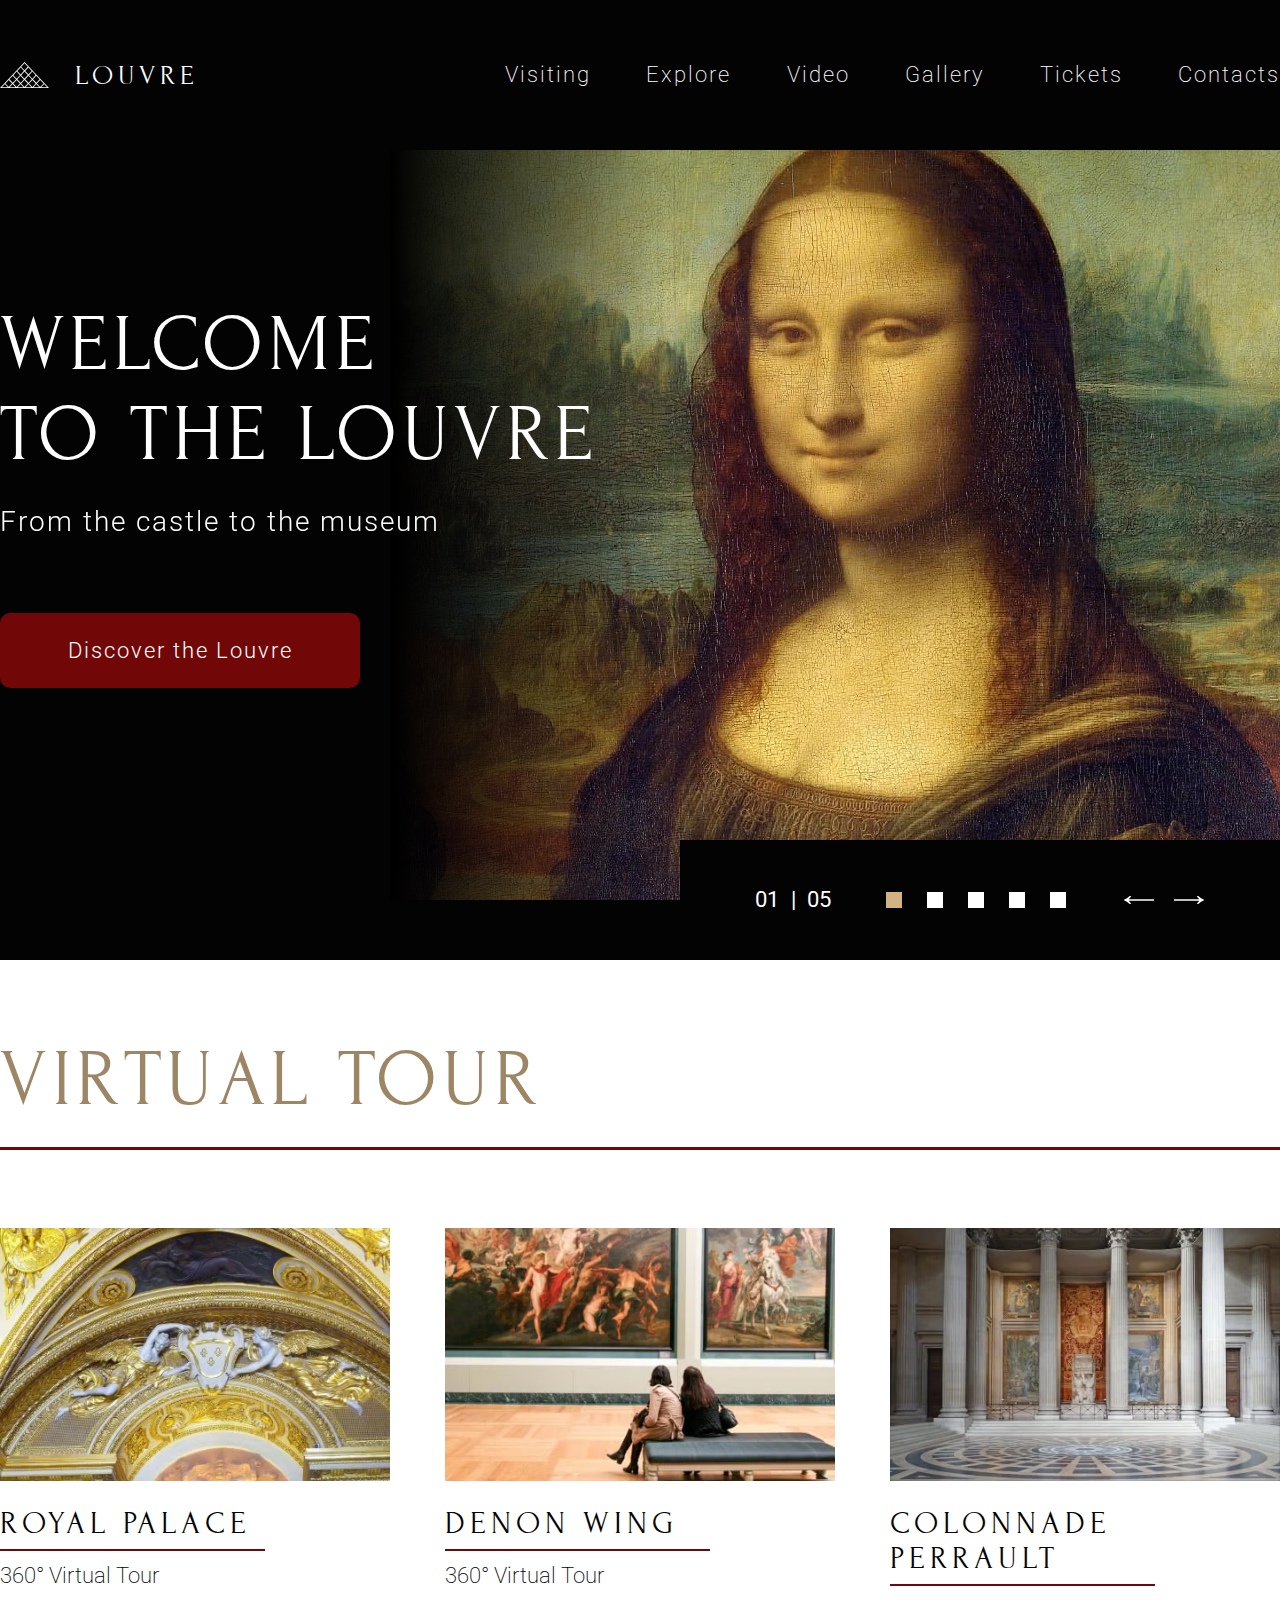
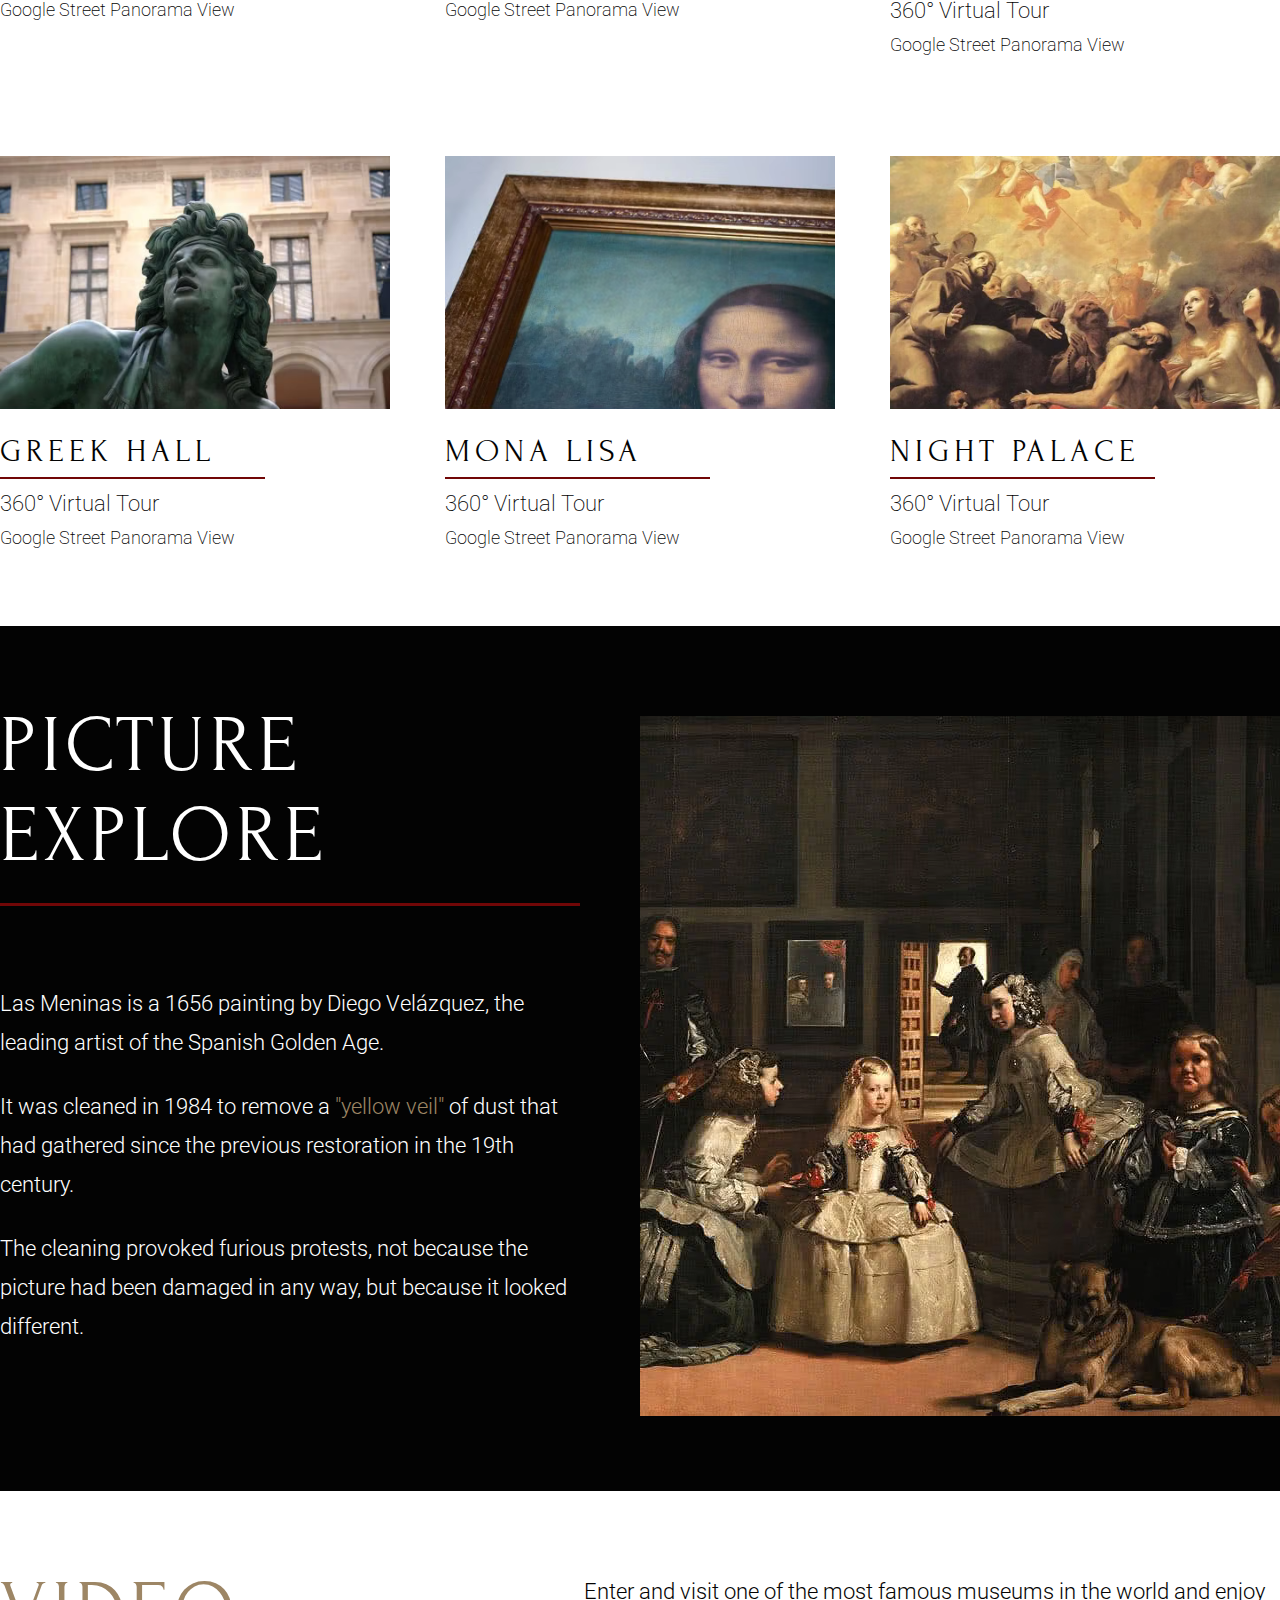
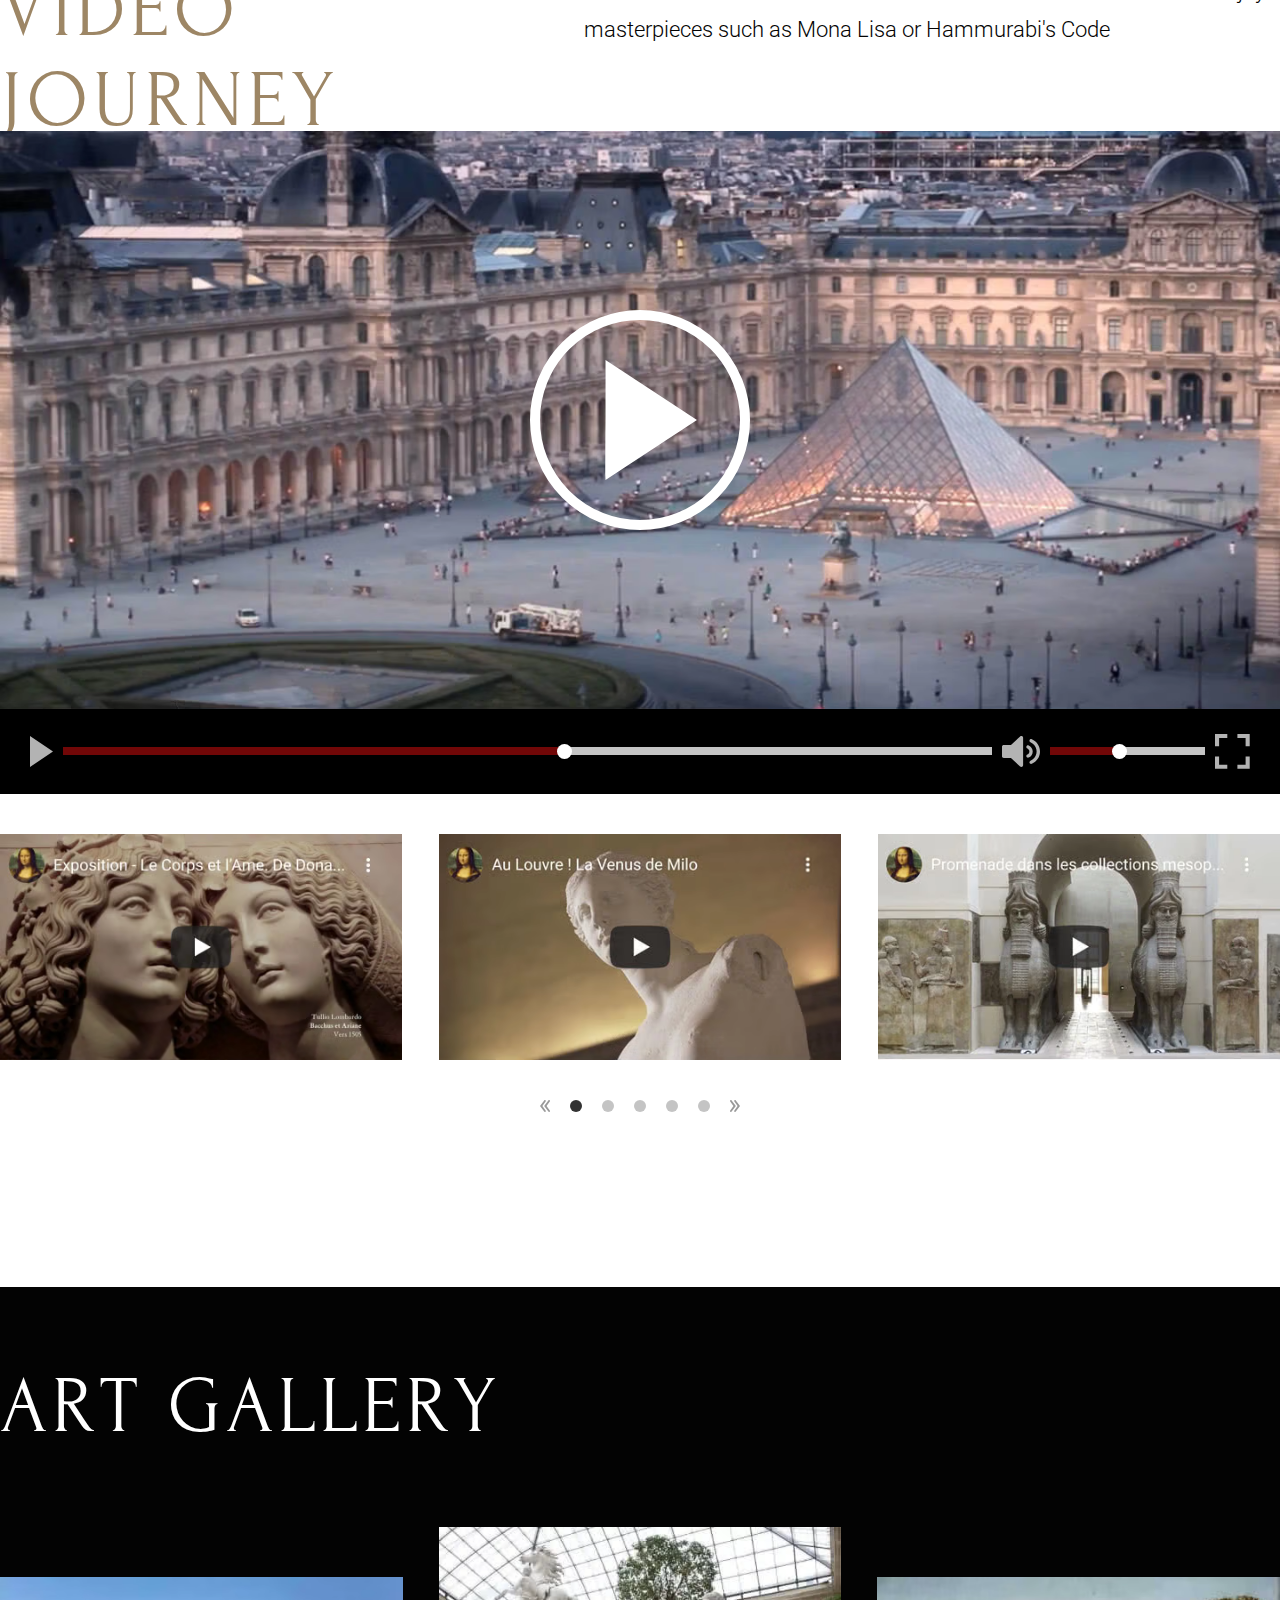
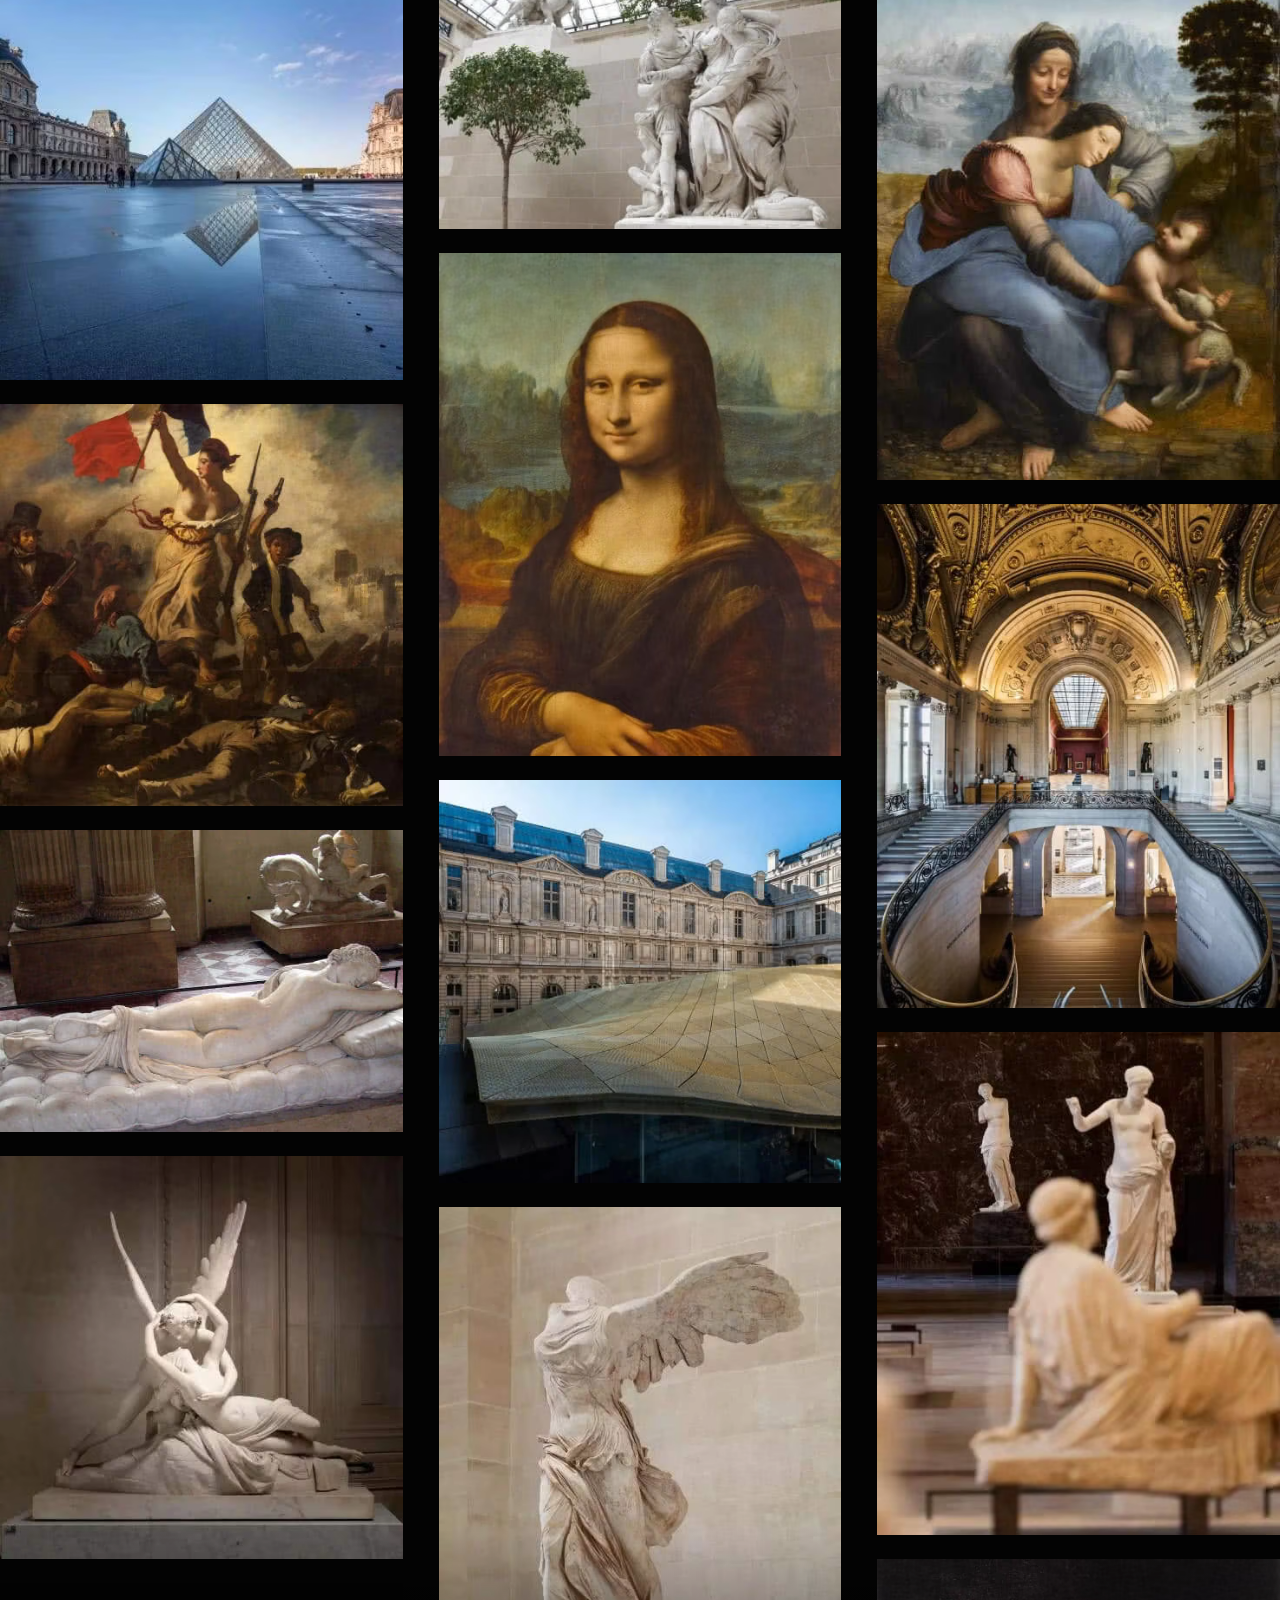
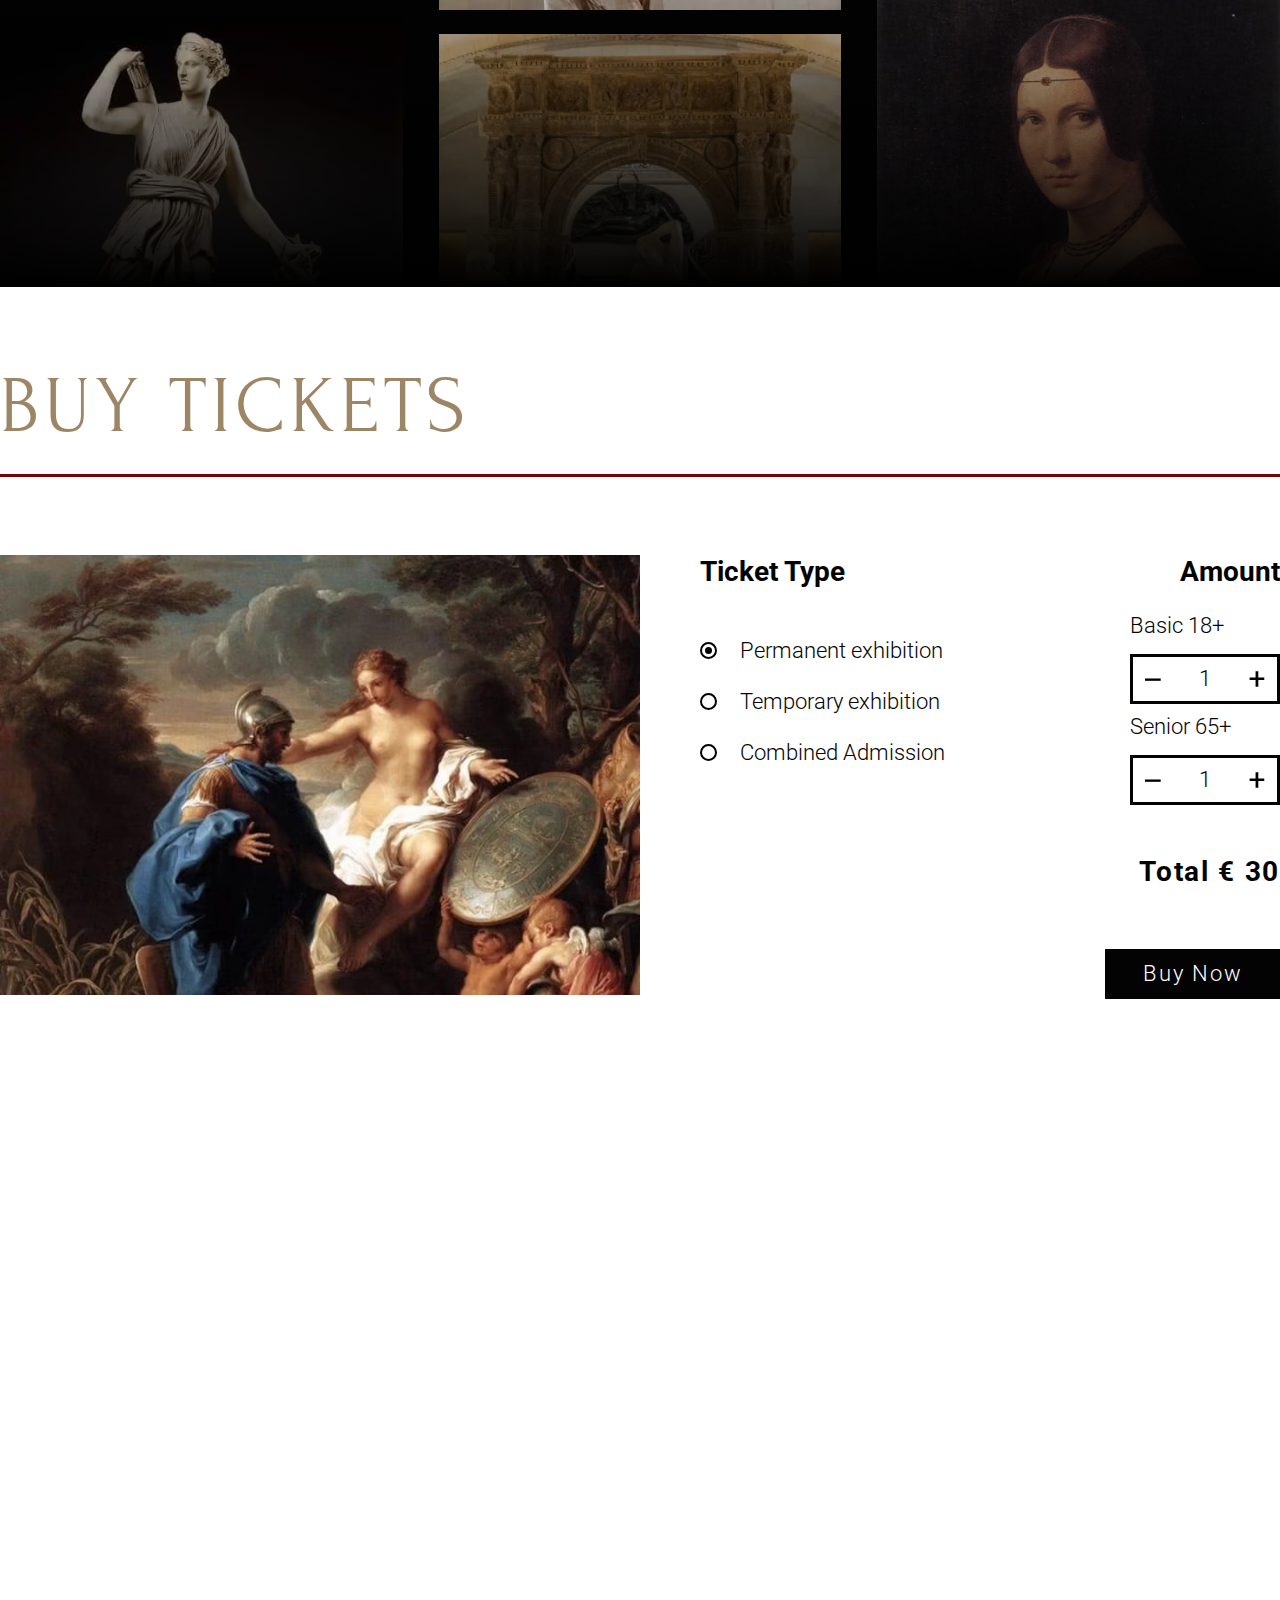
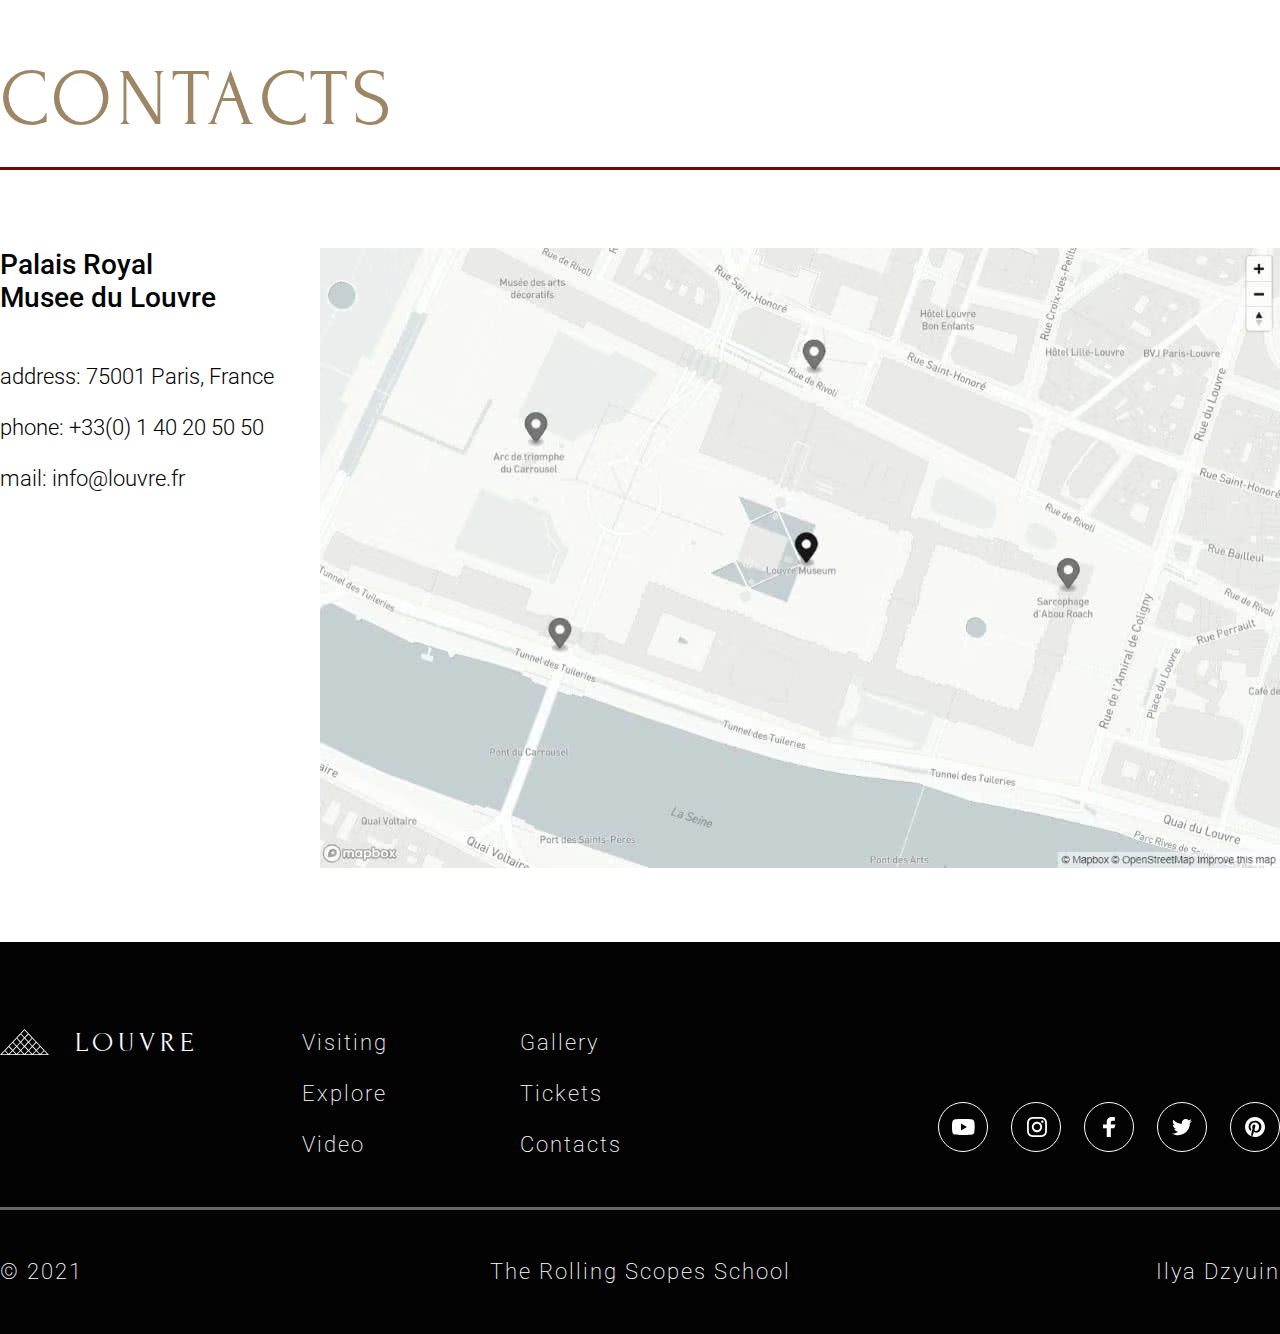
==== commit af9cf535: "fix: revert add defer" ====
--- a/museum-adaptive/index.html
+++ b/museum-adaptive/index.html
@@ -415,7 +415,7 @@
 			</div>
 		</div>
 	</div>
-	<script defer src="./js/swiper-bundle.min.js"></script>
+	<script src="./js/swiper-bundle.min.js"></script>
 	<script src="./js/script.min.js"></script>
 </body>
 
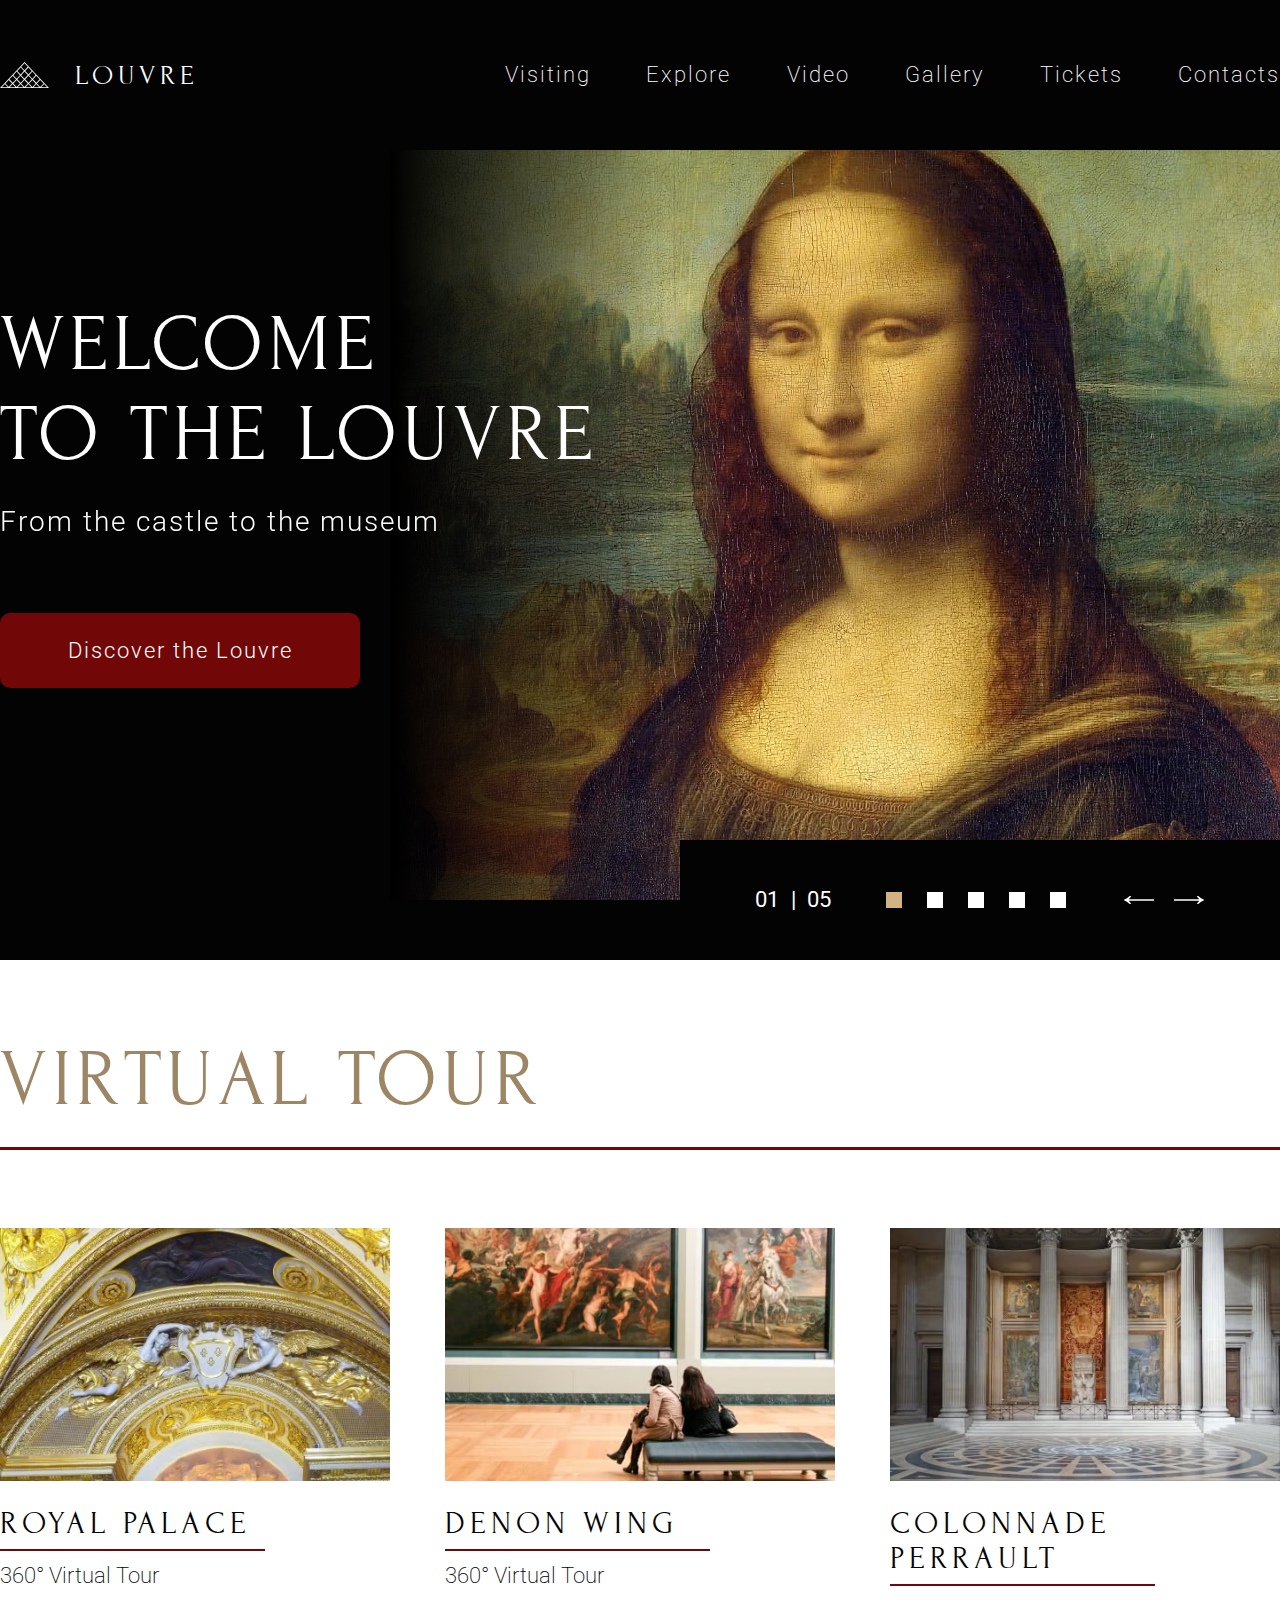
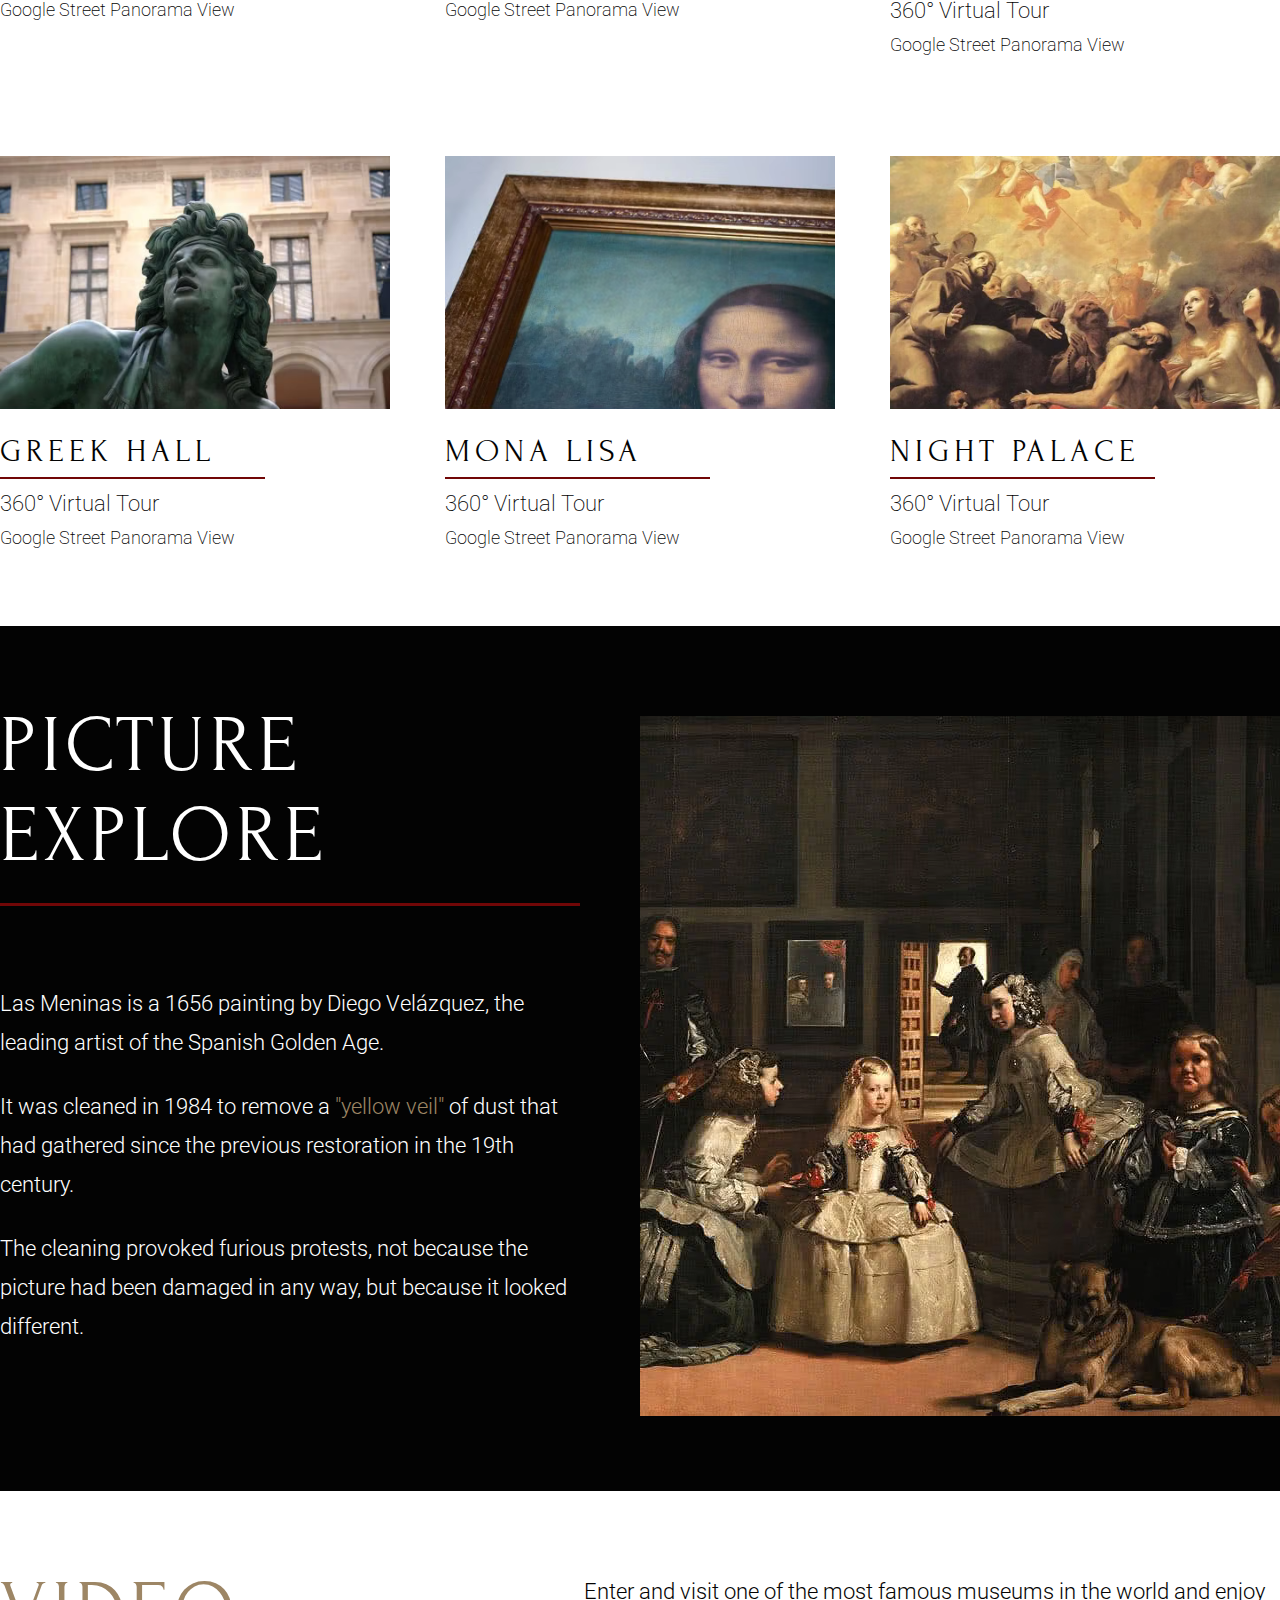
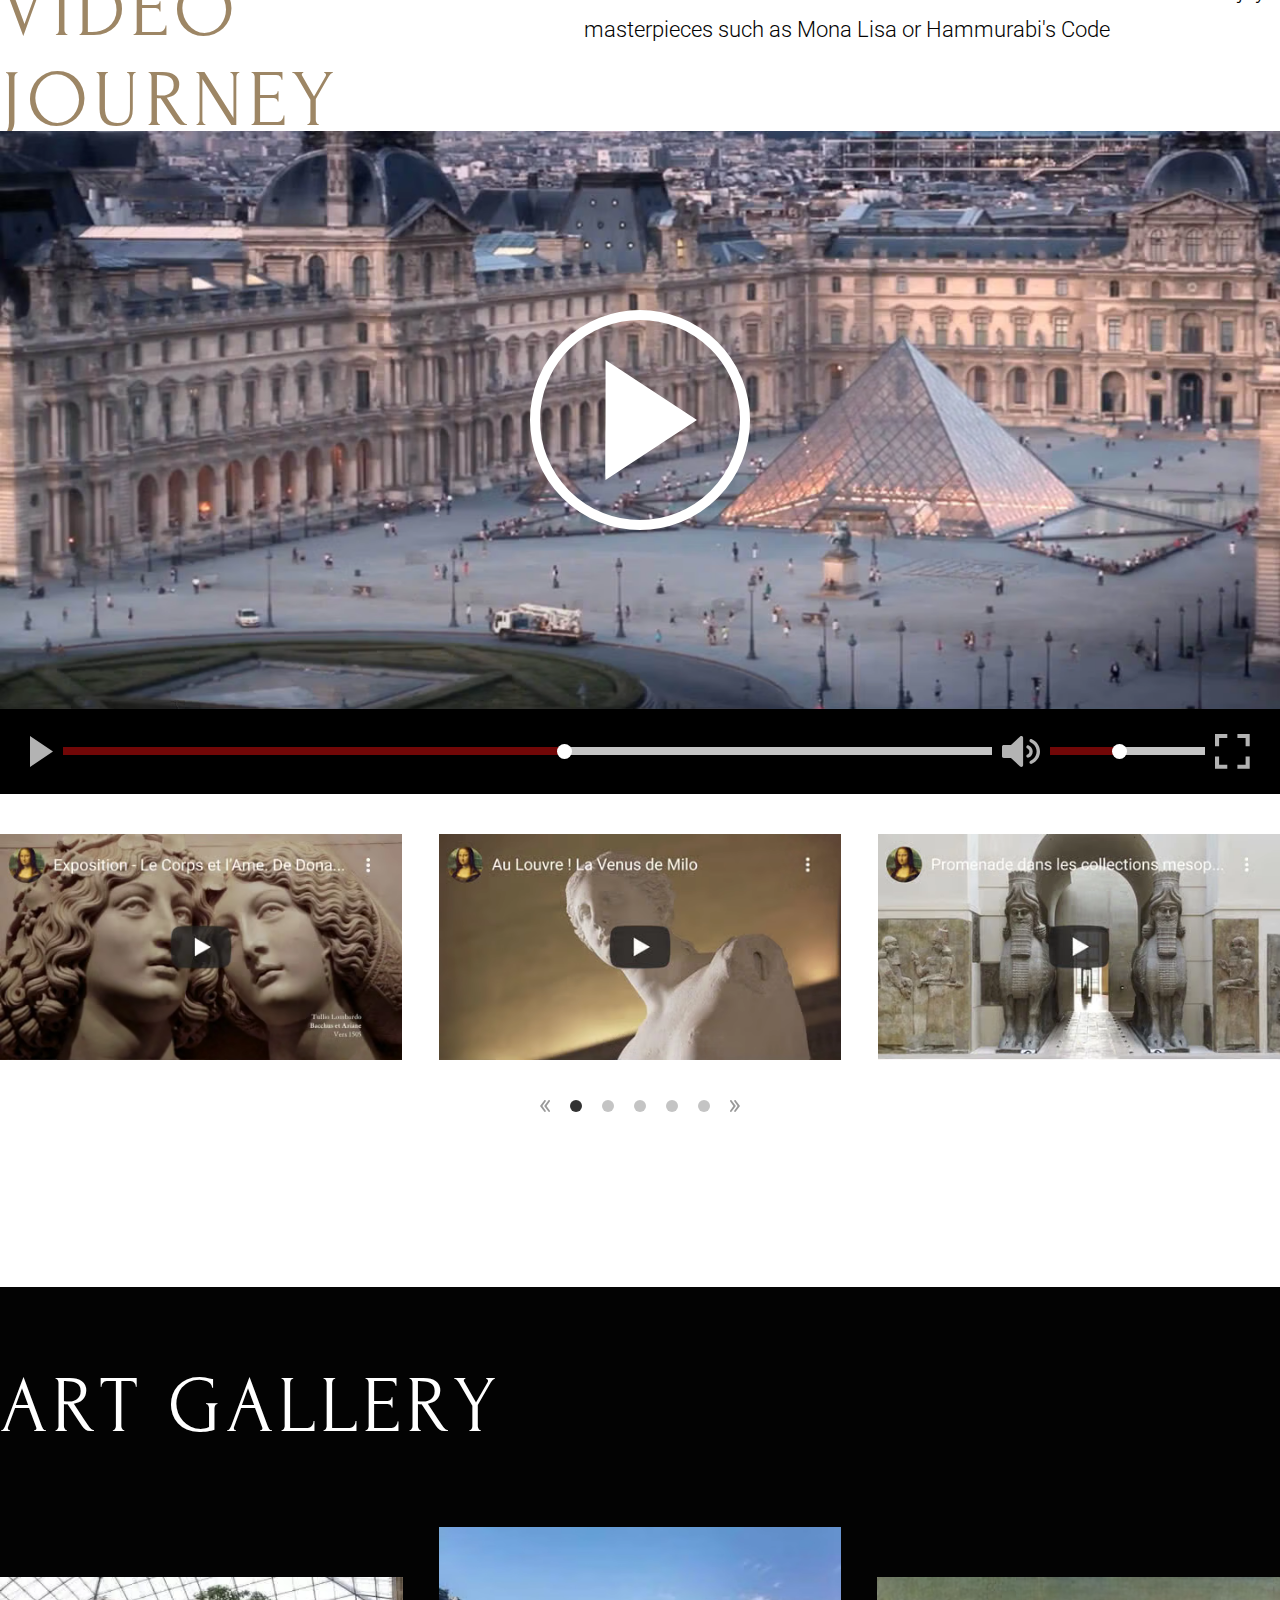
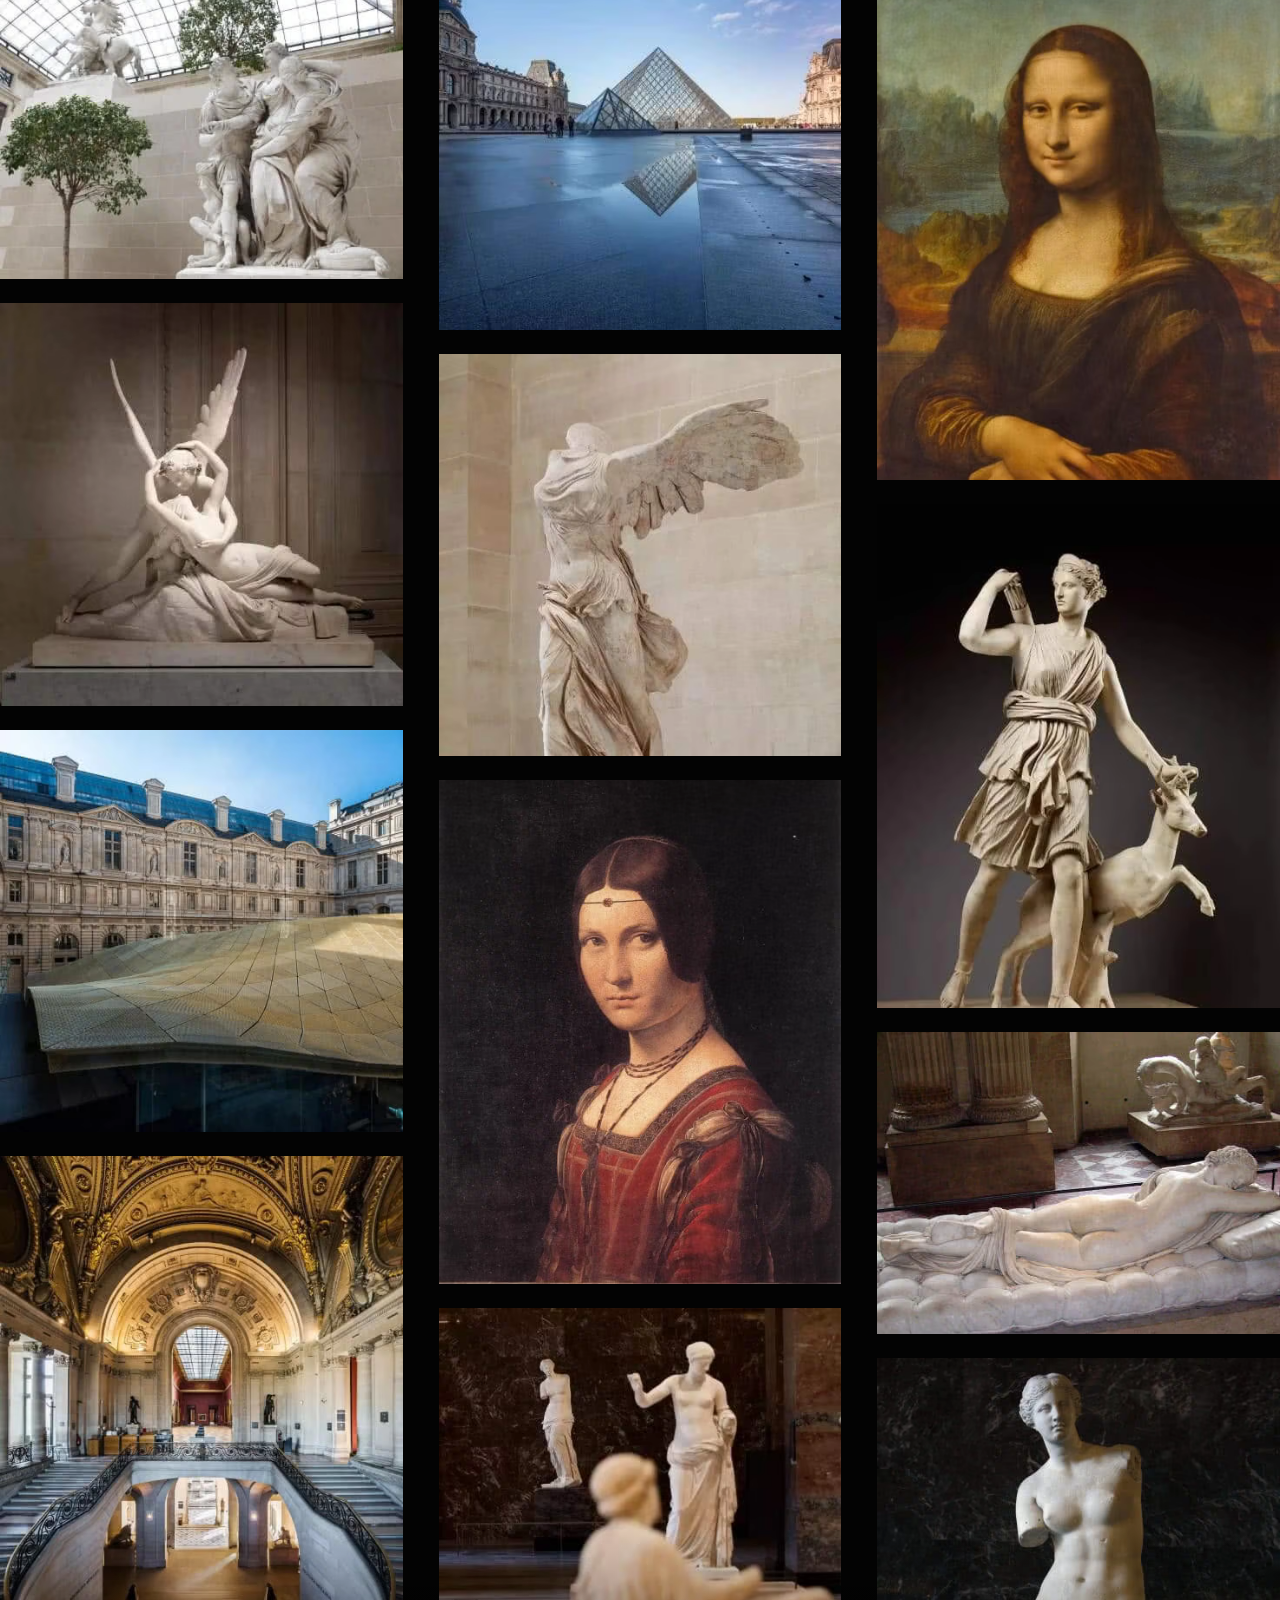
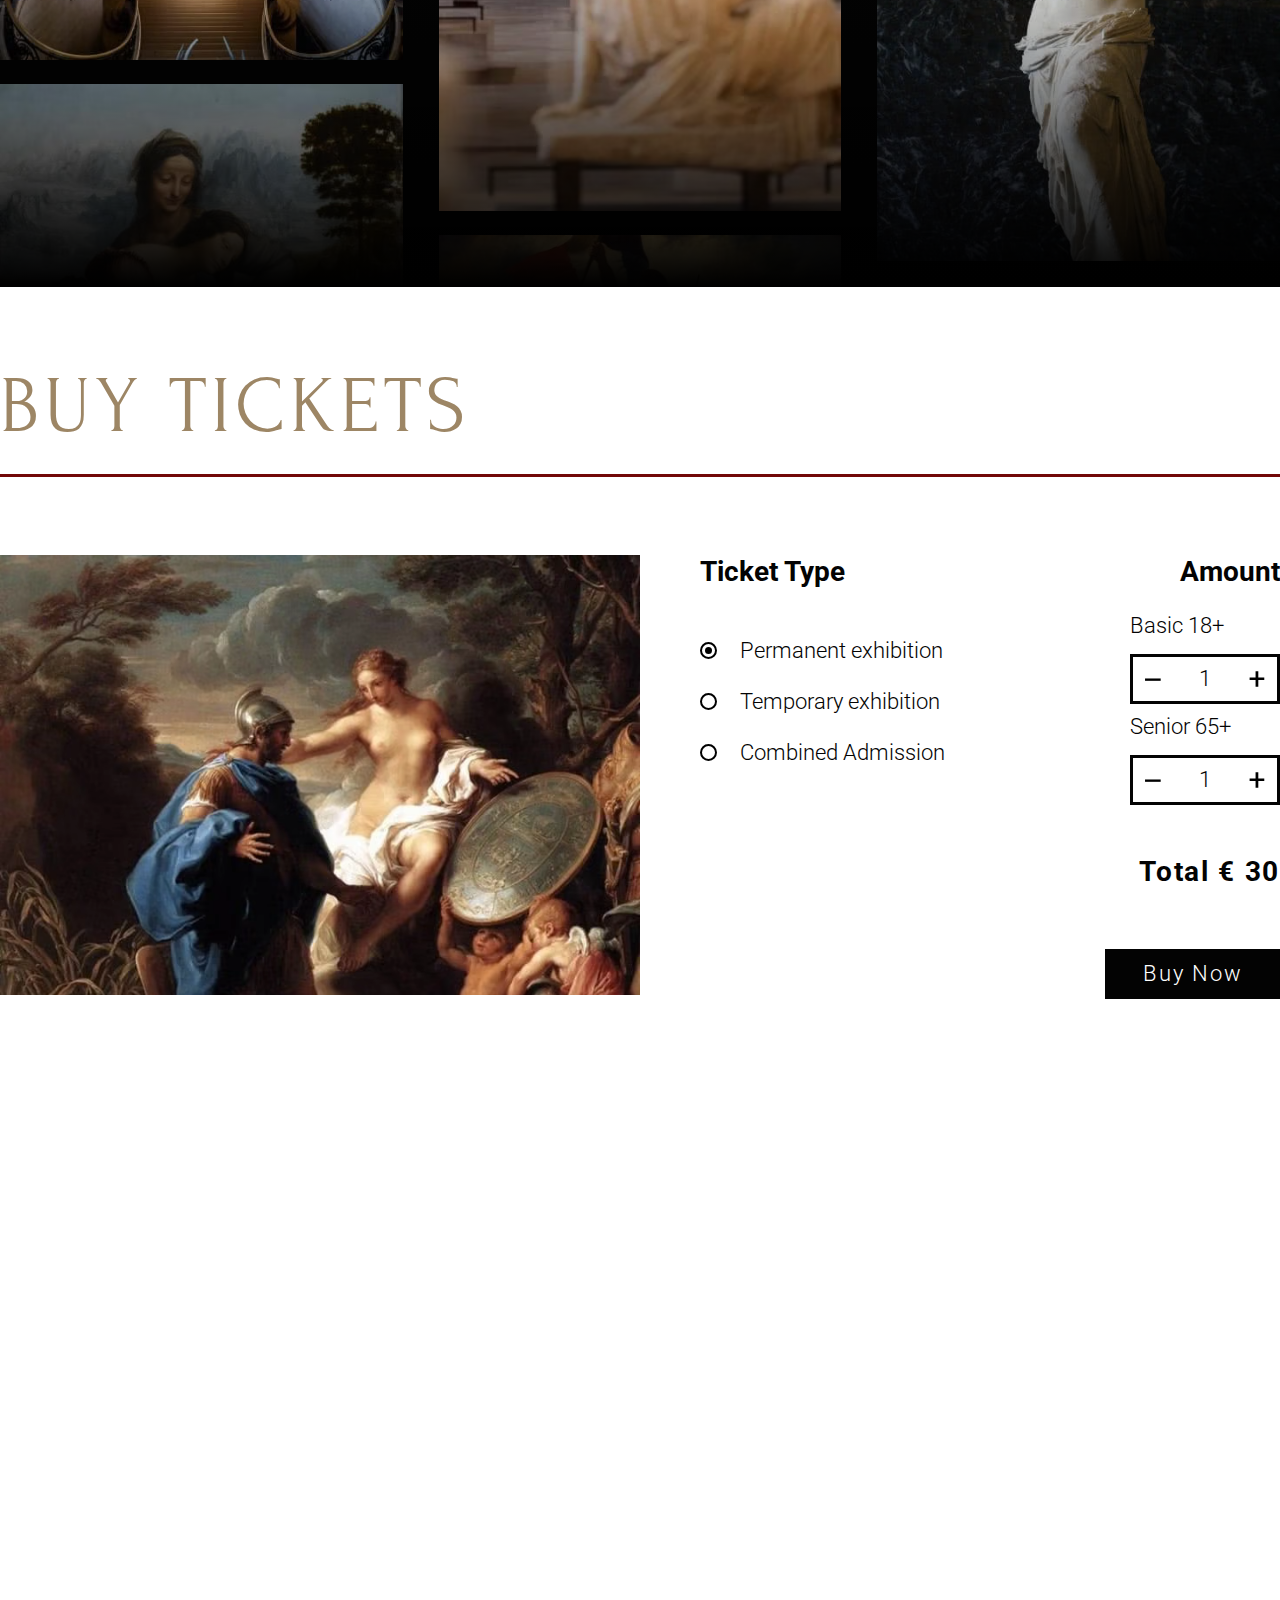
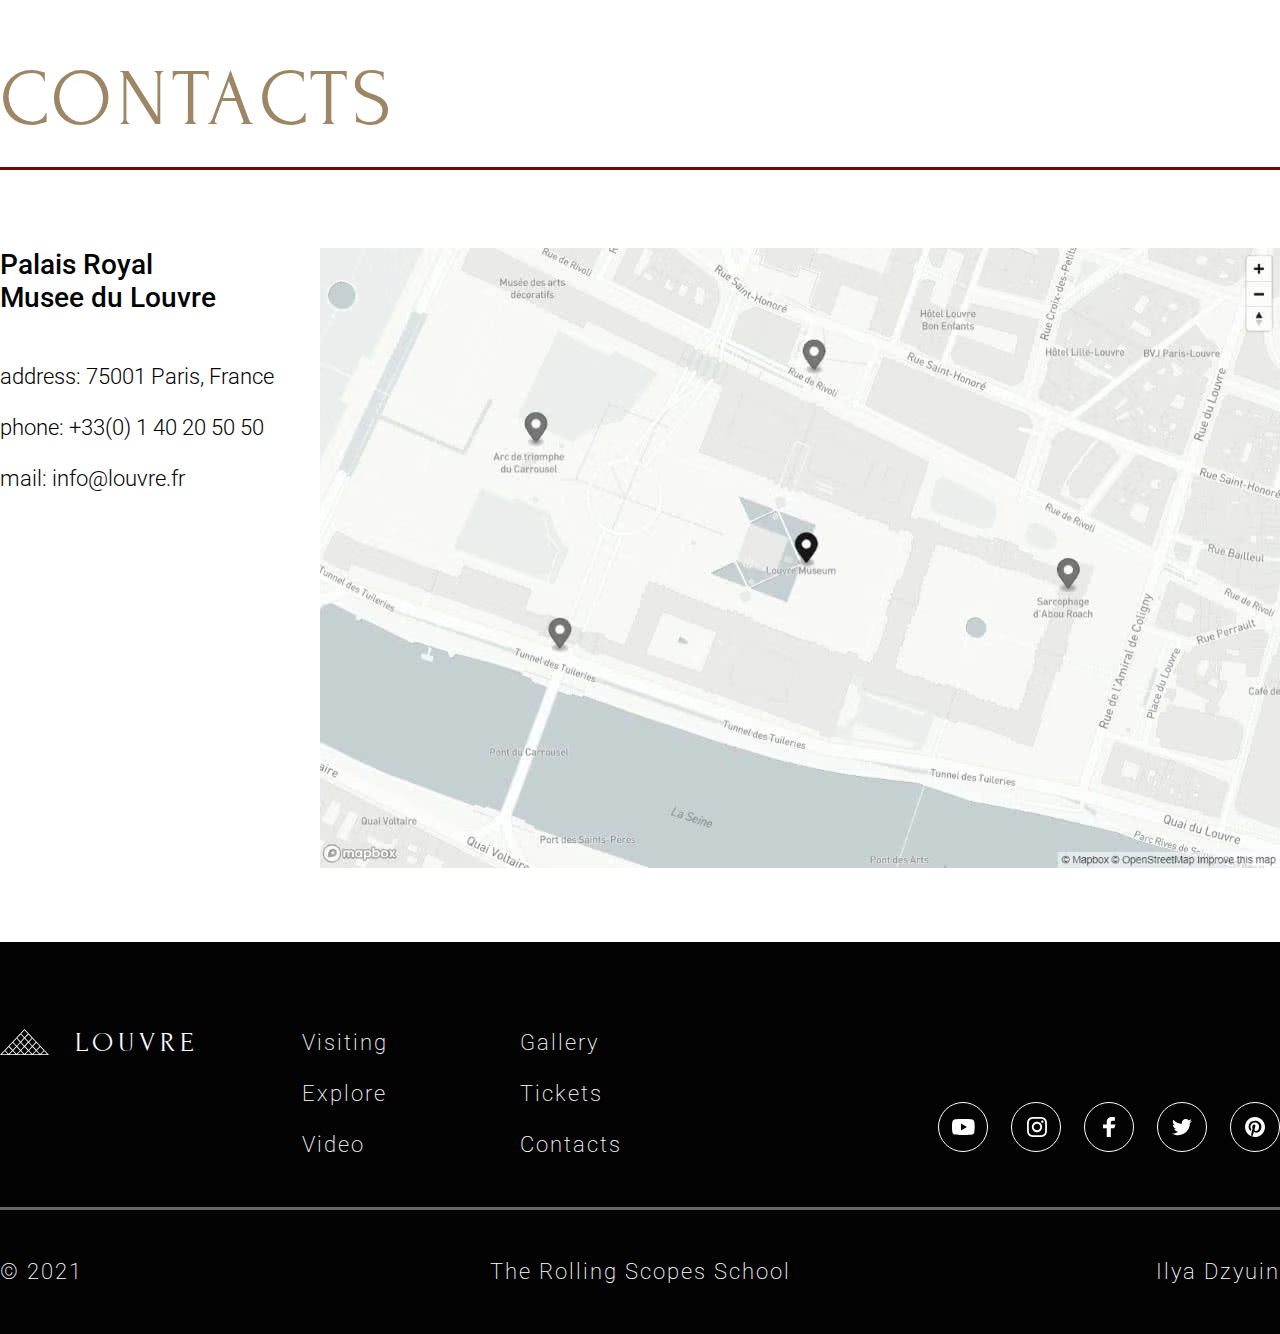
==== commit 21ad6991: "fix: defer all js" ====
--- a/museum-adaptive/index.html
+++ b/museum-adaptive/index.html
@@ -415,8 +415,8 @@
 			</div>
 		</div>
 	</div>
-	<script src="./js/swiper-bundle.min.js"></script>
-	<script src="./js/script.min.js"></script>
+	<script defer src="./js/swiper-bundle.min.js"></script>
+	<script defer src="./js/script.js"></script>
 </body>
 
 </html>
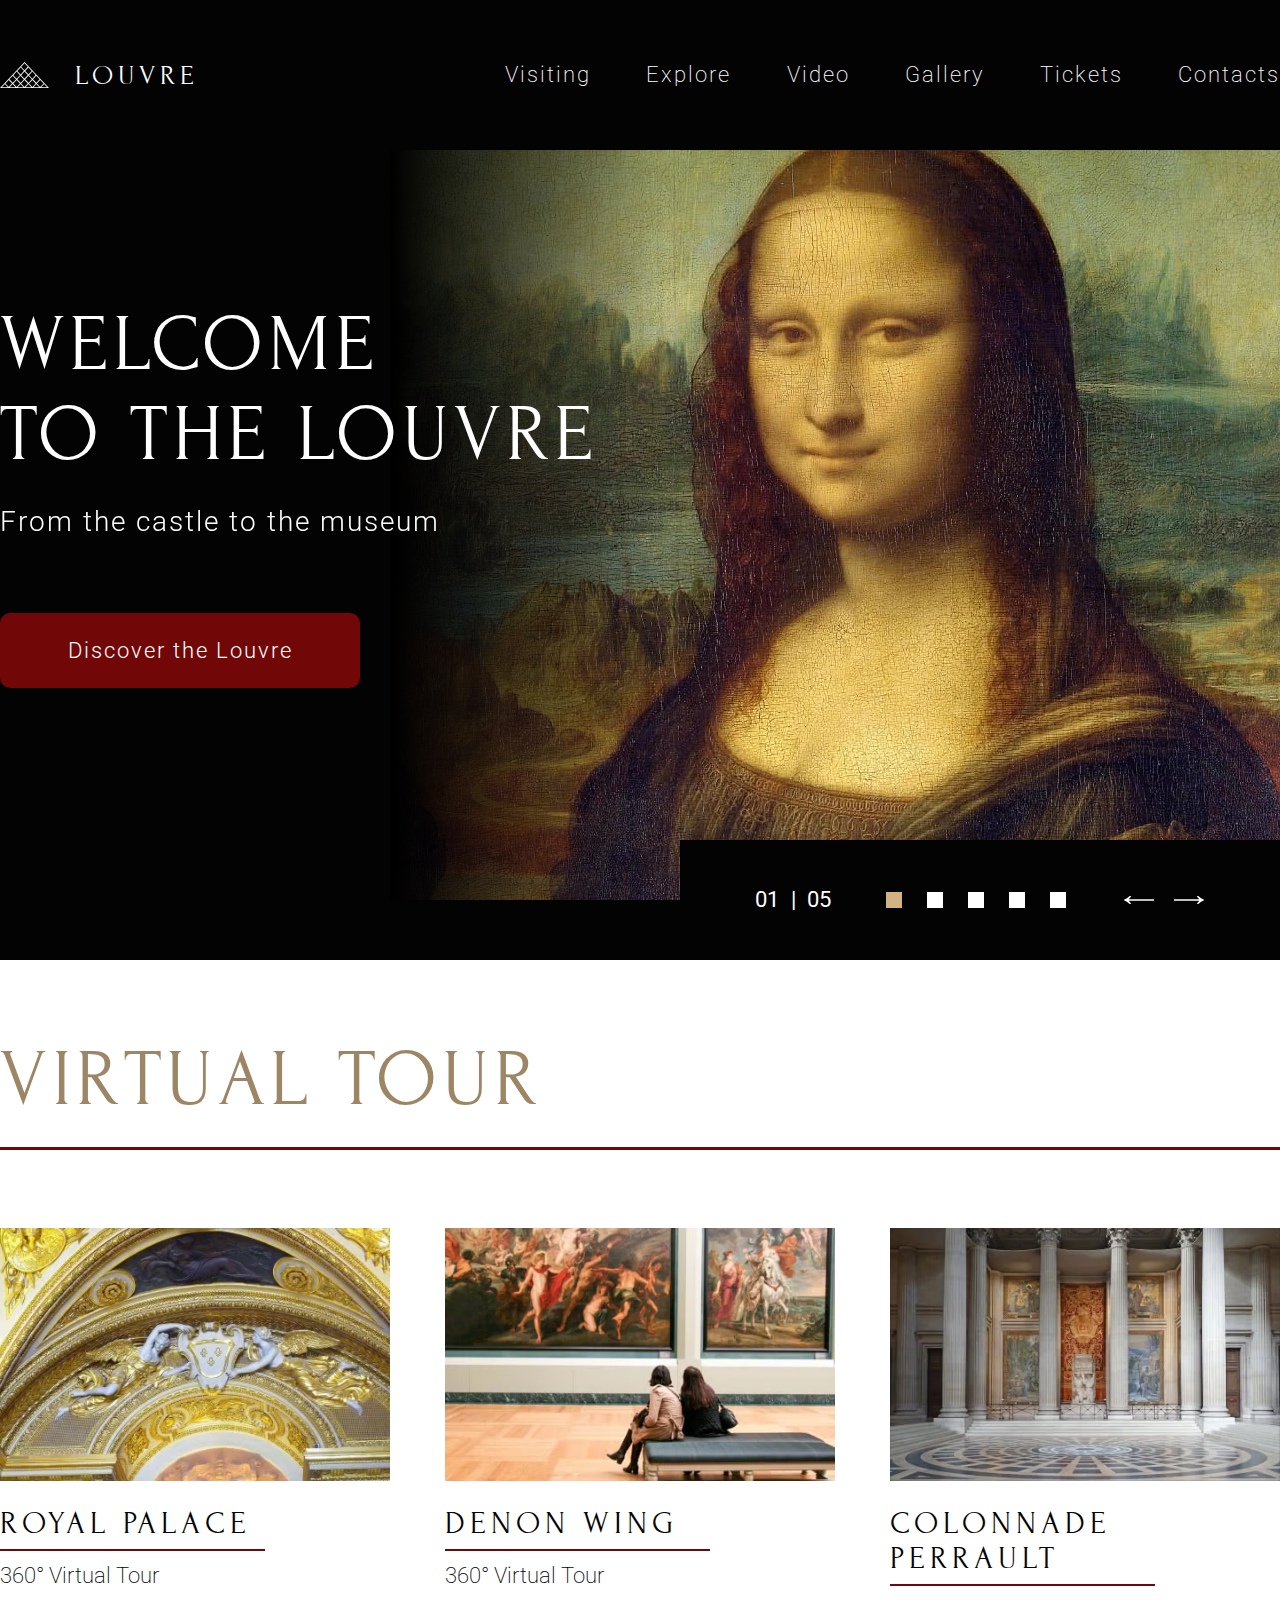
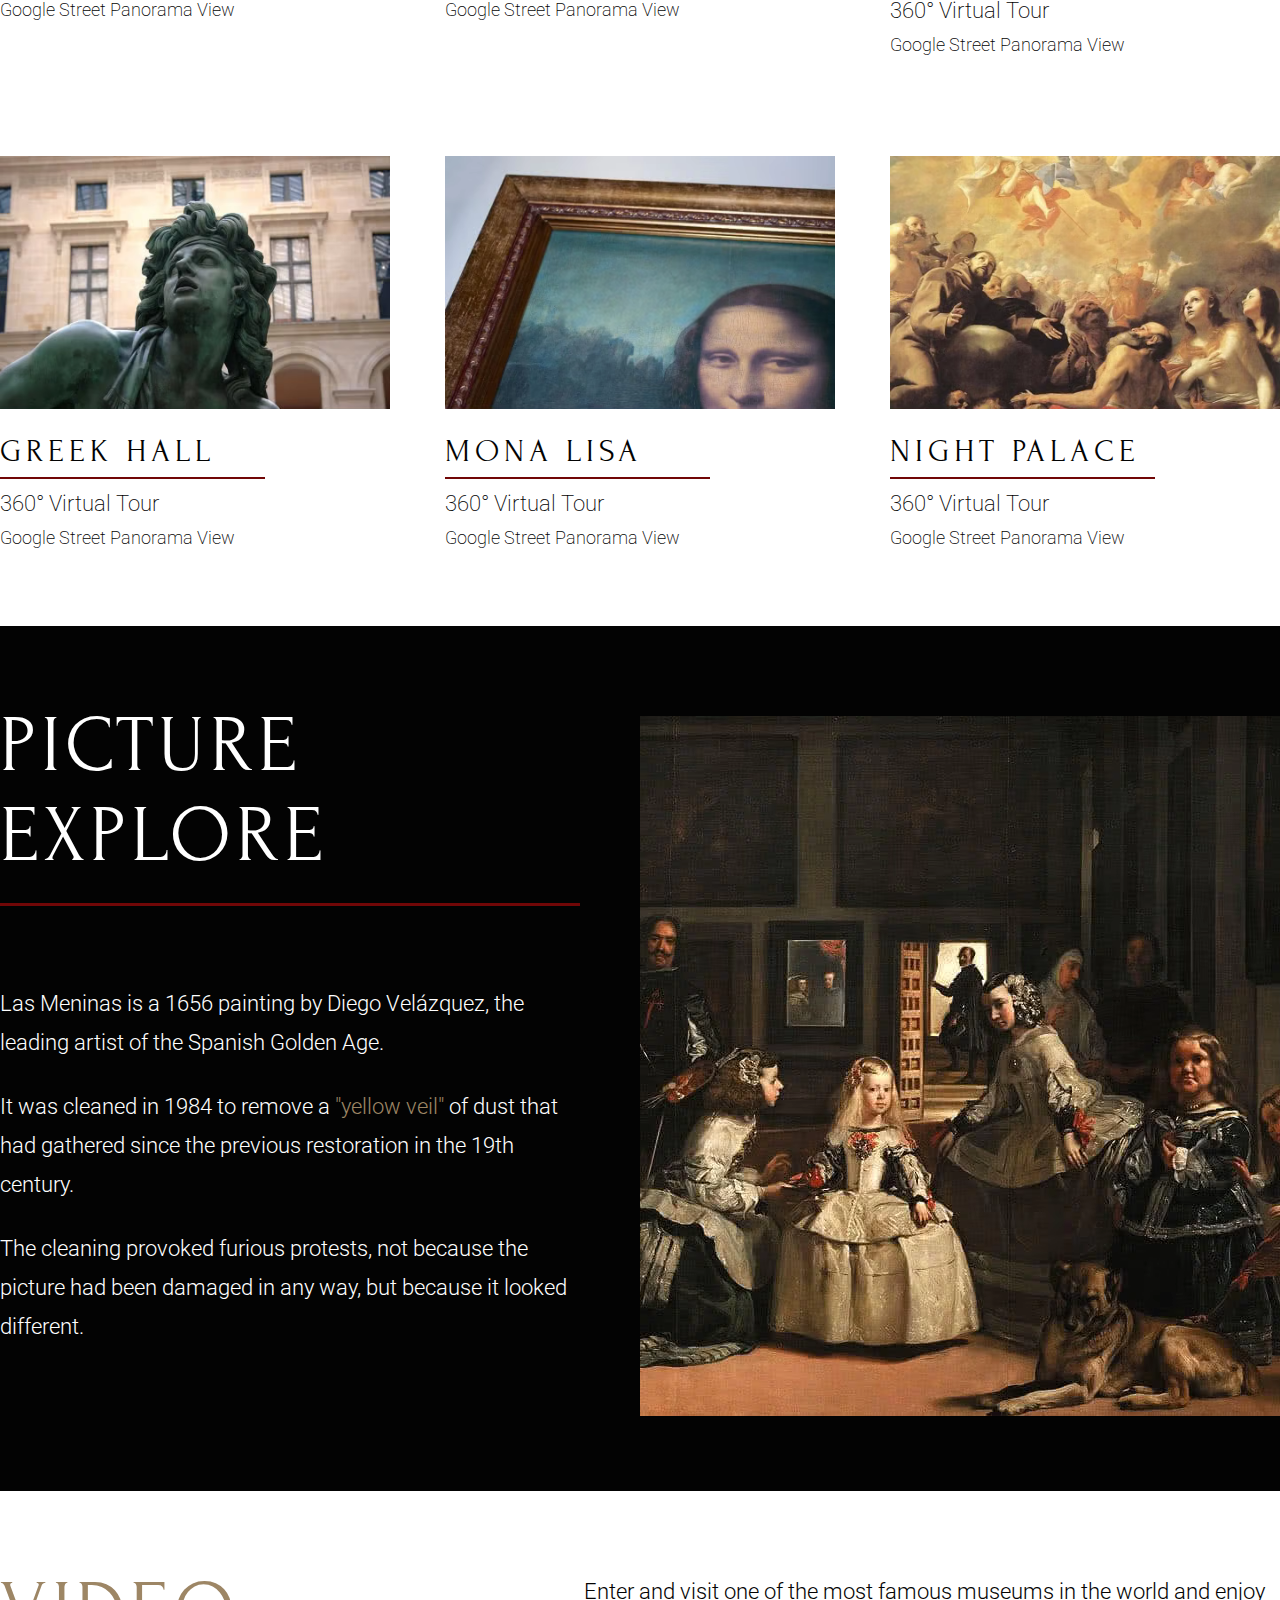
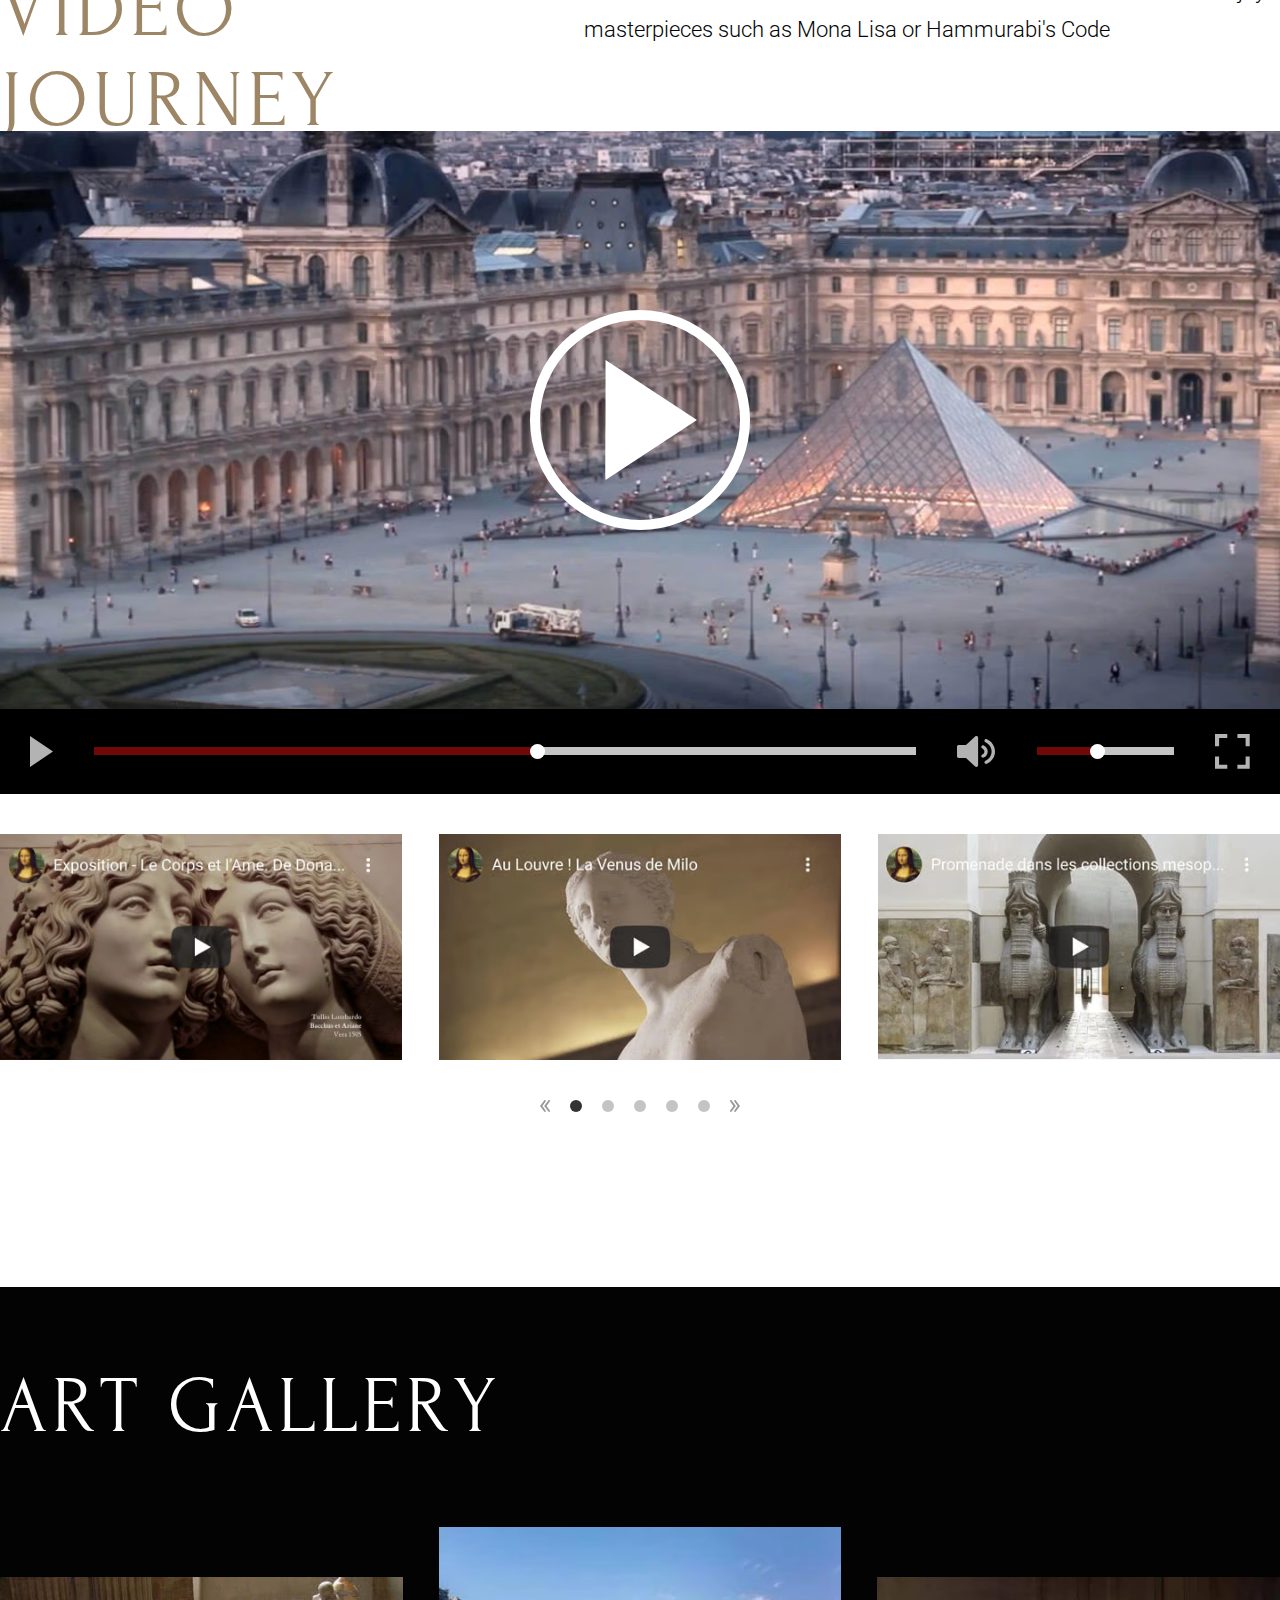
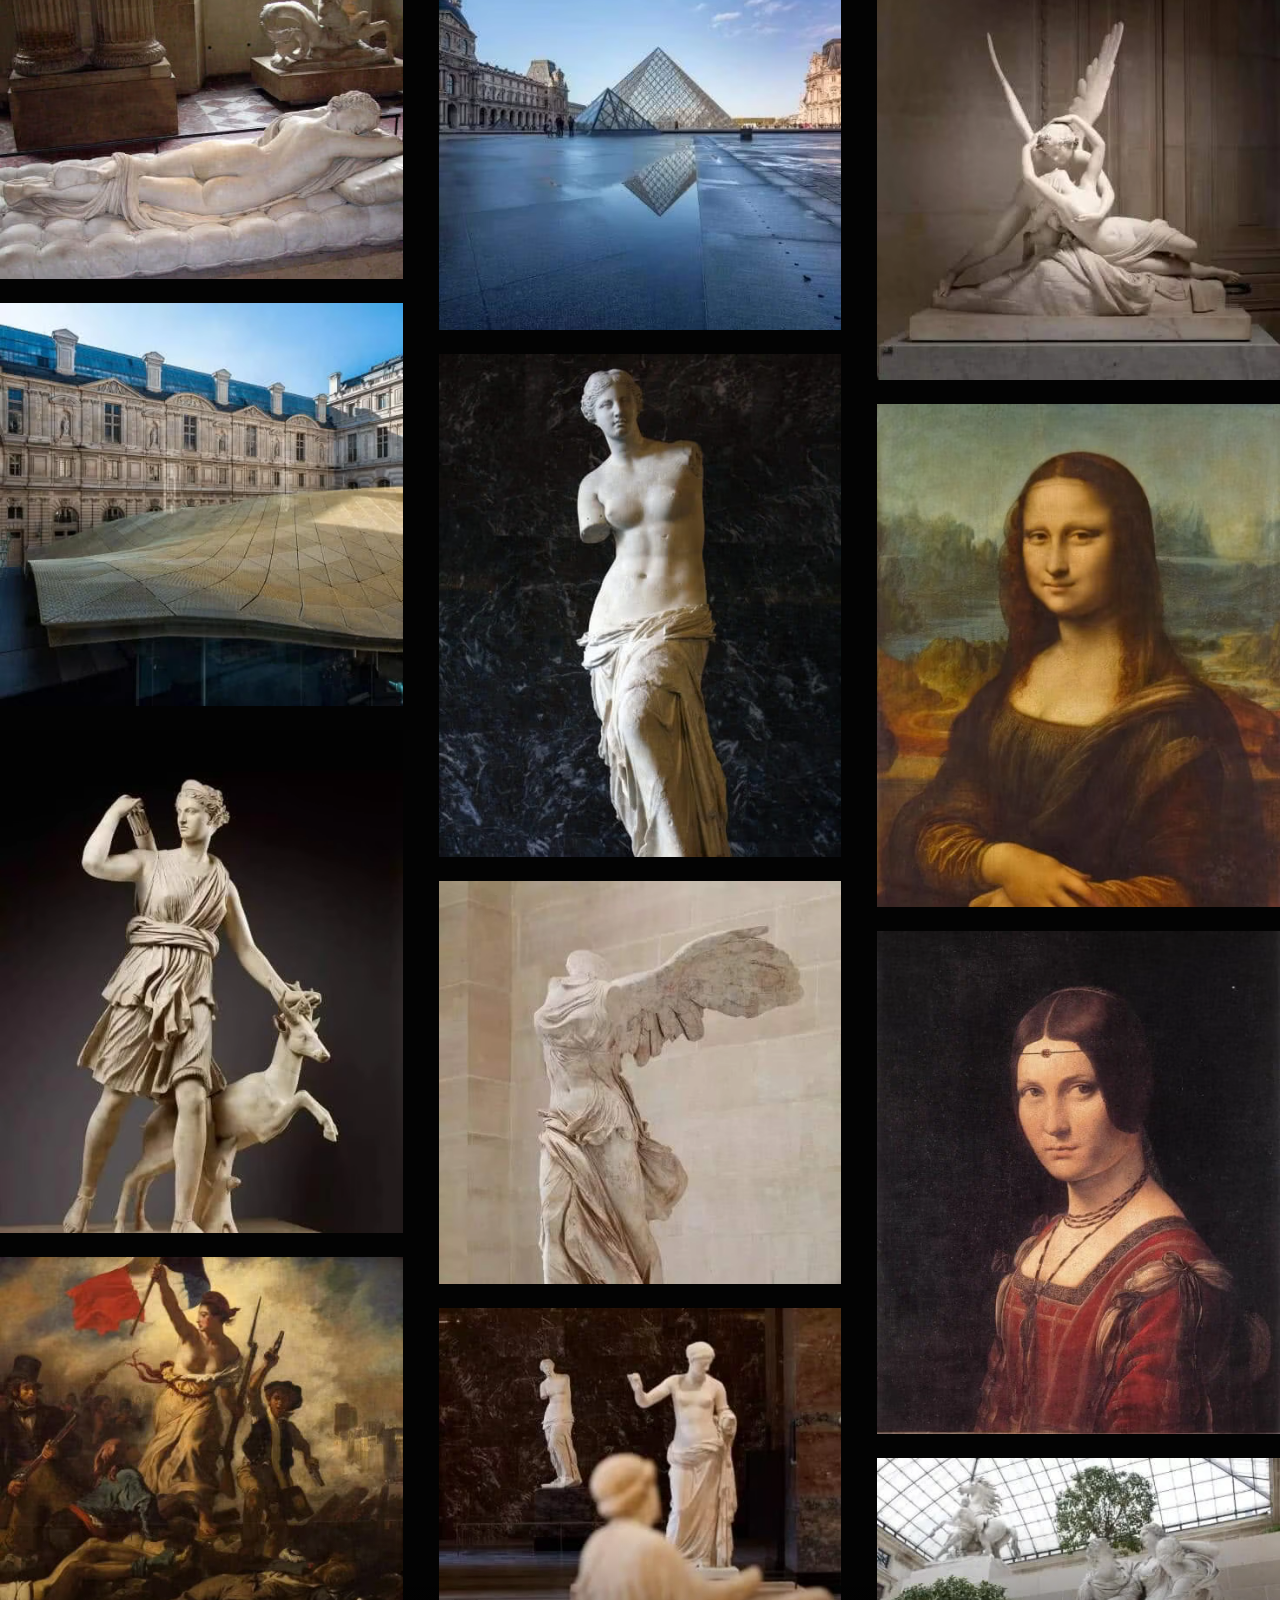
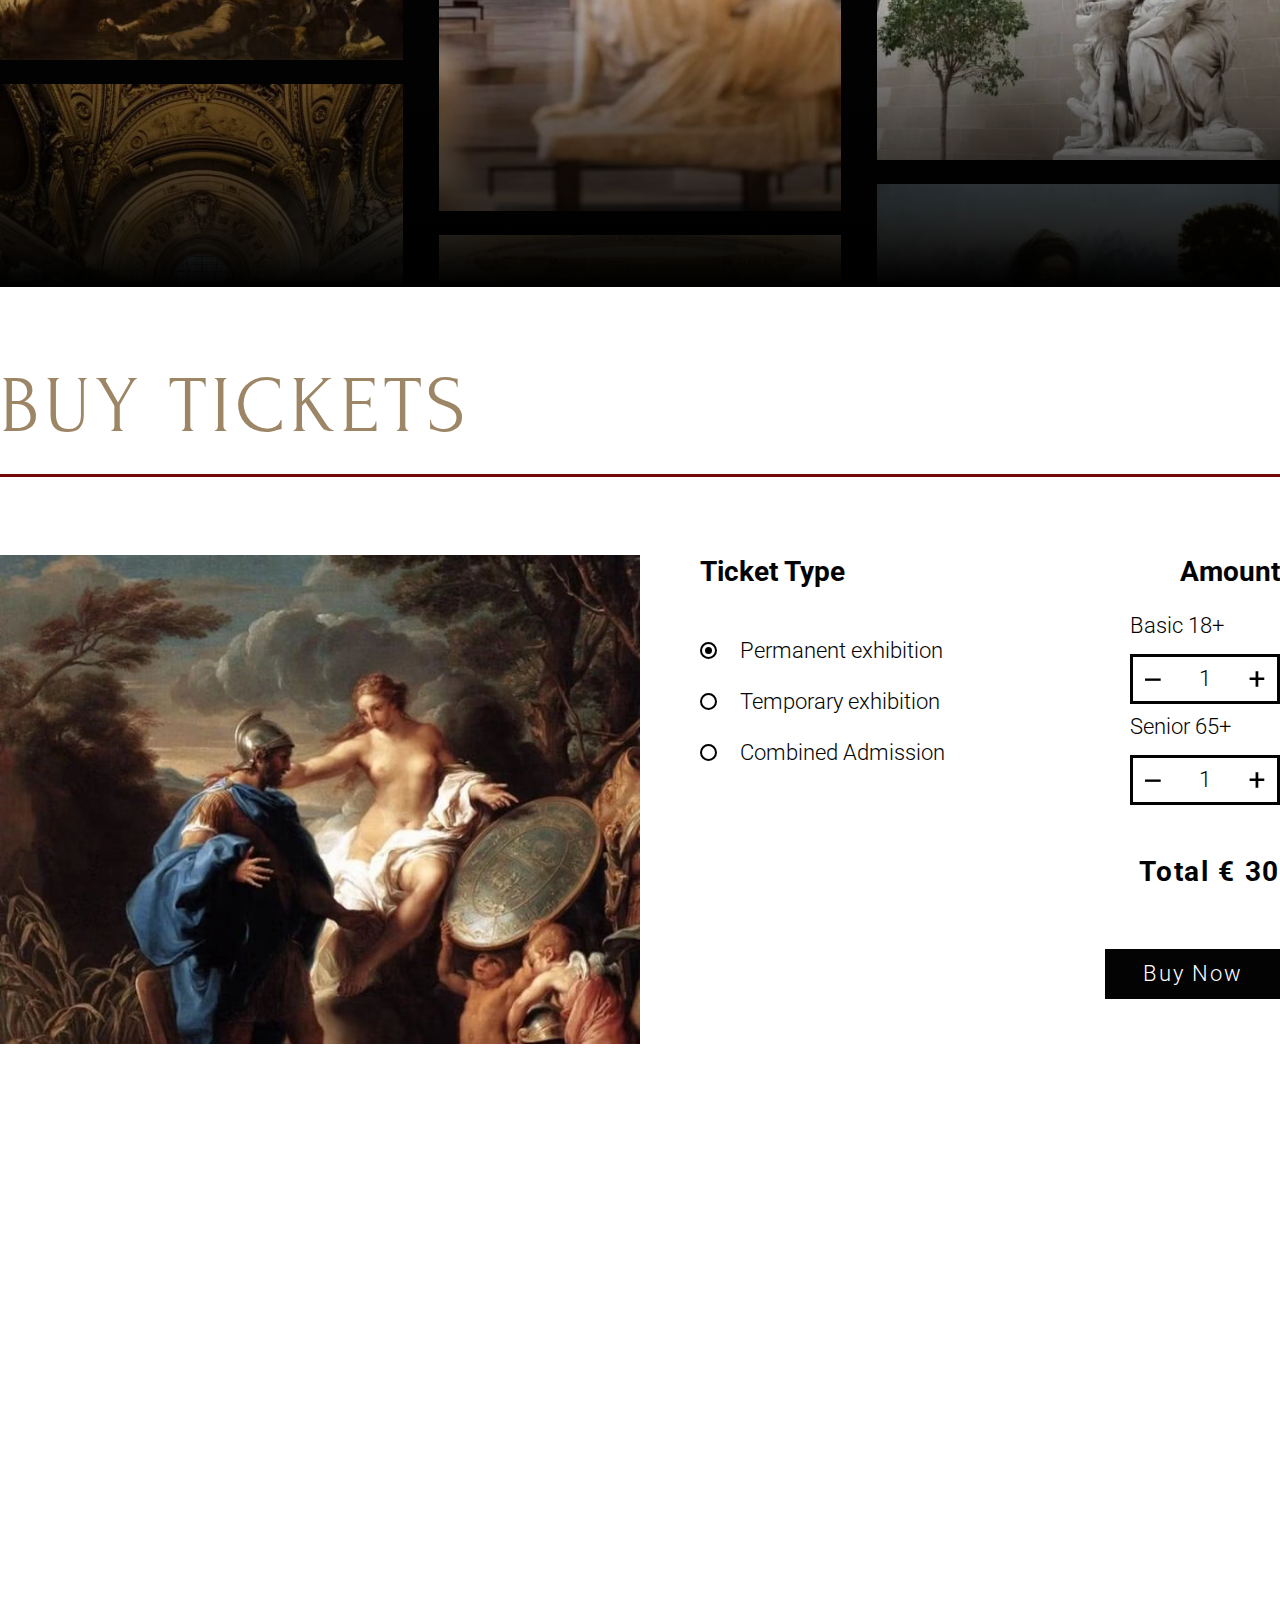
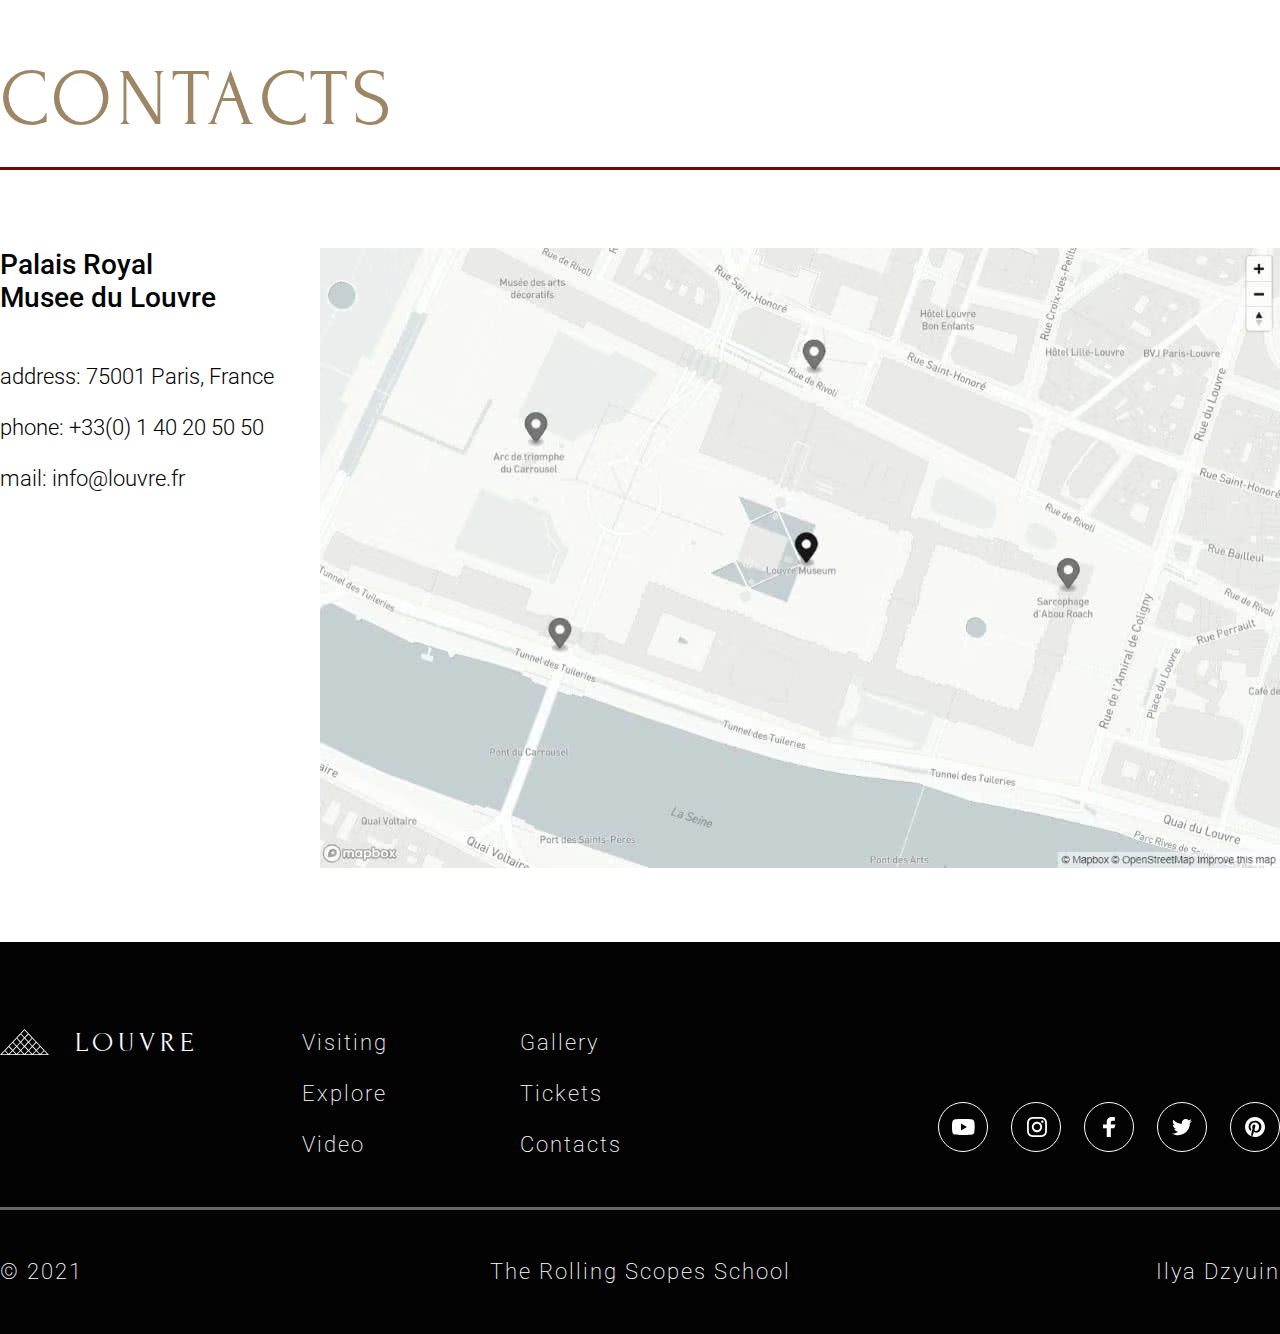
==== commit f752d79e: "fix: adaptive fix" ====
--- a/museum-adaptive/index.html
+++ b/museum-adaptive/index.html
@@ -415,8 +415,8 @@
 			</div>
 		</div>
 	</div>
-	<script defer src="./js/swiper-bundle.min.js"></script>
-	<script defer src="./js/script.js"></script>
+	<script src="./js/swiper-bundle.min.js"></script>
+	<script src="./js/script.min.js"></script>
 </body>
 
-</html>
+</html>--- a/museum-adaptive/css/style.min.css
+++ b/museum-adaptive/css/style.min.css
@@ -1 +1 @@
-:root{--white:#ffffff;--dark:#030303;--gold:#9d8665;--activeGold:#7e6c51;--darkRed:#710707;--controls:#b3b3b3}html{scroll-behavior:smooth}body{margin:0;min-width:320px}body *{padding:0;margin:0;text-decoration:none;color:unset;display:block;position:relative}button,span{display:inline}ul{list-style:none}button{cursor:pointer;background-repeat:no-repeat;background-size:contain;background-color:transparent;border:none}input[type=number]::-webkit-inner-spin-button,input[type=number]::-webkit-outer-spin-button{opacity:1}.container{max-width:1440px;margin:0 auto}.logo-heading{font-family:Forum;color:var(--white);font-weight:400;font-size:28px;letter-spacing:5px;line-height:31px;text-transform:uppercase}.small-link-font{font-family:Roboto;font-weight:200;font-size:22px;line-height:26px;letter-spacing:2px;color:var(--white)}.nav-item{transition:color .3s}.nav-item:hover{color:var(--gold)}.nav-item:active{transition:unset;color:var(--activeGold)}.social-link{transition:filter .3s}.social-link:hover{filter:invert(54%) sepia(17%) saturate(617%) hue-rotate(356deg) brightness(97%) contrast(93%)}.social-link:active{transition:unset;filter:invert(45%) sepia(3%) saturate(4494%) hue-rotate(357deg) brightness(89%) contrast(72%)}.section{background-color:var(--dark)}.section-light{background-color:var(--white)}.section-title{padding-top:75px;margin-bottom:103px;font-family:Forum;font-style:normal;font-weight:400;font-size:80px;line-height:90px;letter-spacing:5px;text-transform:uppercase;color:var(--white)}.title-light-section{color:var(--gold)}.section-title::after{content:"";position:absolute;bottom:-25px;left:0;width:100%;height:3px;background-color:var(--darkRed)}.descr{font-family:Roboto;font-style:normal;font-weight:300;font-size:28px;line-height:33px;letter-spacing:2px;color:var(--white)}.descr-contacts{font-family:Roboto;font-style:normal;font-weight:300;font-size:22px;line-height:26px}.font-light-section{color:var(--dark)}.font-medium{font-family:Roboto;font-style:normal;font-weight:500;font-size:28px;line-height:33px;color:var(--dark)}.visiting-card-title{padding-top:25px;margin-bottom:22px;font-family:Forum;font-style:normal;font-weight:400;font-size:32px;line-height:35px;letter-spacing:5px;text-transform:uppercase;color:var(--dark)}.visiting-card-title::after{content:"";position:absolute;bottom:-10px;left:0;width:68%;height:2px;background-color:var(--darkRed);transition:width .4s}.visiting-card:hover .visiting-card-title::after{width:100%}.visiting-card-descr{font-family:Roboto;font-style:normal;text-transform:capitalize;font-weight:200;font-size:22px;line-height:26px;color:var(--dark)}.visiting-card-descr-2{padding-top:8px;font-size:18px}.explore-descr{font-family:Roboto;font-style:normal;font-weight:300;font-size:22px;line-height:39px;color:var(--white)}.video-descr{display:flex;align-items:center;width:720px;font-family:Roboto;font-style:normal;font-weight:300;font-size:22px;line-height:38px;color:var(--dark)}.tickets-bold-font{font-family:Roboto;font-style:normal;font-weight:700;font-size:28px;line-height:33px;color:var(--dark);padding-bottom:25px}.tickets-font{font-family:Roboto;font-style:normal;font-weight:300;font-size:22px;line-height:26px;color:var(--dark)}.header{background-color:var(--dark)}.header-container{height:150px;display:flex;justify-content:space-between;align-items:center}.nav-header{height:100%;width:775px;display:flex;align-items:center}.nav-list-header{width:100%;display:flex;justify-content:space-between;align-items:center}.logo{width:199px;display:flex;justify-content:space-between;align-items:center;padding-right:20px}.logo-img{height:26px;width:49px;background:url(../assets/svg/logo.svg) no-repeat;background-size:contain}.menu-icon-container{display:none;width:32px;height:18px;cursor:pointer}.menu-icon{top:50%;width:32px;height:2px;background-color:var(--white);transition:all .3s}.menu-icon::before{content:"";width:32px;height:2px;position:absolute;top:-8px;left:0;background-color:var(--white);transition:all .3s}.menu-icon::after{content:"";width:32px;height:2px;position:absolute;bottom:-8px;left:0;background-color:var(--white);transition:all .3s}.menu-icon-active{background-color:transparent}.menu-icon-active::before{top:0;transform:rotateZ(-45deg)}.menu-icon-active::after{bottom:0;transform:rotateZ(45deg)}@media (max-width:1024px){.logo{align-items:unset}.container{padding:0 20px}.header-container{height:130px}.nav-header{position:absolute;z-index:7;left:55px;top:100%;display:block;width:0}.nav-list-header{width:unset;position:absolute;left:0;padding-top:35px;justify-content:flex-start;align-items:start;flex-direction:column;gap:25px 25px;transform:translateX(-300%);transition:all .5s}.side-menu-active{transform:translateX(0)}.small-link-font{font-weight:300;font-size:20px;line-height:23px;letter-spacing:2px}.nav-item-footer::after{position:absolute;content:"";width:7px;height:100%;background:url(../assets/svg/menu-arrow.svg) no-repeat center;left:111.5px;top:0;transition:all .5s}.nav-item-footer:hover::after{filter:invert(60%) sepia(13%) saturate(918%) hue-rotate(356deg) brightness(88%) contrast(82%)}.menu-icon-container{display:block}.menu-active{opacity:0}}@media (max-width:768px){.header-container{height:110px}.welcome-menu-active{opacity:0}}@media (max-width:420px){.header-container{height:90px}.logo{width:140px;height:20px}.logo-img{width:29px;height:16px}.logo-heading{font-weight:400;font-size:16px;line-height:18px;letter-spacing:5px}}.welcome-container{z-index:0;height:810px;transition:all .5s}.welcome-title{z-index:6;width:598px;padding-top:150px;margin:unset;transition:all .3s}.welcome-title::after{display:none}.welcome-descr{z-index:6;margin-top:25px;transition:all .3s}.welcome-button{z-index:6;margin-top:75px;width:360px;height:75px;background-color:var(--darkRed);border-radius:10px;text-align:center;line-height:75px;font-size:22px;transition:all .3s}.welcome-button:hover{background-color:var(--gold)}.slider-container{width:69.5%;position:absolute;top:0;right:0;z-index:3}.slider-container::after{content:"";top:0;left:0;width:100%;height:100%;background:linear-gradient(90deg,#000 0,rgba(0,0,0,.5) 16.19%,rgba(0,0,0,0) 30.73%);z-index:4;position:absolute;right:0;pointer-events:none}.pagination-container{z-index:6;width:600px;height:120px;background-color:var(--dark);position:absolute;right:0;bottom:0;display:flex;align-items:center;justify-content:right}.swiper-pagination-bullet-active{transition:.4s}.pagination-container:hover .swiper-pagination-bullet-active{background:var(--activeGold)}.pag-arrow{width:32px;height:8px;background-repeat:no-repeat;background-position:center center;transition:filter .4s}.pag-arrow:hover{filter:invert(55%) sepia(12%) saturate(919%) hue-rotate(356deg) brightness(95%) contrast(93%)}.pag-left-arrow{margin-left:57px;background-image:url(../assets/svg/pag_left_arrow.svg)}.pag-right-arrow{margin-left:18px;margin-right:75px;background-image:url(../assets/svg/pag_right_arrow.svg)}.swiper-pagination{margin-left:55px}.swiper-pagination-fraction{color:var(--white);font-family:Roboto;font-style:normal;font-weight:400;font-size:22px;line-height:40px;display:flex;width:76px;justify-content:space-between}@media (max-width:1024px){.welcome-container{height:585px}.section-title{font-size:50px;line-height:90px;letter-spacing:5px}.descr{font-size:24px;line-height:28px;letter-spacing:2px}.welcome-title{padding-top:50px;margin-bottom:0!important}.welcome-button{width:300px;height:60px;margin-top:50px;line-height:60px;font-size:20px}.swiper{width:100%;height:100%}.welcome-slider-img{width:100%}.slider-container{width:700px;height:525px;top:0;right:20px}.pagination-container{right:20px;width:700px;height:124px}.swiper-pagination{width:160px;margin-left:45px}.swiper-pagination-fraction{width:71px;font-weight:400;font-size:20px;line-height:40px}.swiper-pagination-bullet{width:12px;height:12px}.pag-left-arrow{margin-left:45px}}@media (max-width:768px){.welcome-container{height:861px}.slider-container{width:100%;height:546px;position:relative;margin:0 auto;right:0}.slider-container::after{display:none}.section-title{font-weight:400;font-size:40px;line-height:60px;letter-spacing:5px}.descr{font-weight:300;font-size:20px;line-height:23px;letter-spacing:2px}.welcome-title{text-align:center;width:unset;padding-top:0!important}.welcome-descr{margin-top:27px;margin-bottom:47px;text-align:center}.welcome-button{display:none}.pagination-container{position:relative;height:100px;width:100%;justify-content:center;right:unset}.pag-right-arrow{margin-right:0}}@media (max-width:420px){.welcome-container{height:544px}.section-title{font-weight:400;font-size:28px;line-height:40px;letter-spacing:5px}.descr{font-weight:300;font-size:16px;line-height:19px;letter-spacing:2px}.slider-container{width:100%;height:285px}.pagination-container{height:80px;justify-content:center}.swiper-pagination-fraction{width:50px;font-weight:400;font-size:16px;line-height:40px}.swiper-pagination{width:75px;height:7px;margin:0 0 0 25px}.swiper-pagination-bullet{width:7px;height:7px}.pag-left-arrow{width:20px;background-size:auto;background-position-x:left;margin:0 0 0 25px}.pag-right-arrow{width:20px;background-size:auto;background-position-x:right;margin:0 0 0 15px}}.visiting{height:1266px}.visiting-cards-container{height:923px;display:flex;flex-wrap:wrap;justify-content:space-between;align-content:space-between}.visiting-card{width:30.5%}.visiting-card-img{width:100%}@media (max-width:1024px){.visiting{height:1433px}.section-title{padding-top:50px;margin-bottom:77px}.section-title::after{bottom:-15px}.visiting-cards-container{height:1153px;justify-content:space-evenly}.visiting-card{width:33.5%}.visiting-card-title{font-size:28px;line-height:31px;letter-spacing:3px}.visiting-card-title::after{width:46%}.visiting-card-descr{font-weight:200;font-size:20px;line-height:23px}.visiting-card-descr-2{font-size:16px;line-height:19px}}@media (max-width:768px){.visiting{height:1226px}.section-title{padding-top:40px;margin-bottom:67px}.section-title::after{bottom:-22px}.visiting-card{width:38%}.visiting-card-title{font-weight:400;font-size:22px;line-height:24px;letter-spacing:3px}.visiting-card-title::after{width:54%}.visiting-card-descr{font-weight:200;font-size:18px;line-height:21px}.visiting-card-descr-2{font-weight:200;font-size:16px;line-height:19px}.visiting-cards-container{height:980px}.visiting-title{margin-bottom:60px}}@media (max-width:420px){.visiting{height:2153px}.visiting-card{width:74%}.visiting-card-title{font-weight:400;font-size:18px;line-height:20px;letter-spacing:5px}.visiting-card-descr{font-weight:200;font-size:16px;line-height:19px}.visiting-cards-container{height:1970px}}.explore-container{height:865px;display:flex;column-gap:60px;justify-content:space-between}.explore-img{object-fit:cover;padding-top:90px;width:50%;height:700px}.explore-descr{padding-top:25px}.explore-descr-first{padding:0}.explore-descr-highlight{display:inline;color:var(--gold)}@media (max-width:1024px){.explore-container{height:1149px;flex-direction:column;justify-content:flex-start}.explore-descr{font-weight:300;font-size:20px;line-height:38px;padding:0}.explore-descr:last-child{display:none}.explore-img{width:73%;height:auto;margin:0 auto;padding-top:62px}}@media (max-width:768px){.explore-container{height:908px}.explore-descr{display:none}.explore-img{width:100%;padding-top:0;padding-bottom:0}.explore-title{margin-bottom:60px}}@media (max-width:420px){.explore-container{height:551px}}.video-container{height:1396px}.video-container h2:after{display:none}.video-container h2{padding-top:0}.video-heading-container{height:90px;padding-top:75px;display:flex;justify-content:space-between}.video-player{margin-top:75px}.video-player-img{width:100%}.play-big-button{position:absolute;cursor:pointer;width:220px;height:220px;left:calc(50% - 110px);top:calc(50% - 110px);border:10px solid #fff;border-radius:50%;background:url(../assets/svg/video-controls/controls/play-big.svg) no-repeat 60% center}.play-big-button:hover{filter:invert(30%) sepia(99%) saturate(7306%) hue-rotate(349deg) brightness(85%) contrast(118%)}.video-controls{height:85px;background-color:#000;display:flex;justify-content:space-between;align-items:center;padding:0 30px}.video-button:hover{filter:brightness(100)}.play-button{width:23px;background:url(../assets/svg/video-controls/controls/play.svg) no-repeat center}.volume-toggle{width:38px;background:url(../assets/svg/video-controls/controls/volume.svg) no-repeat center}.fs-button{width:35px;background:url(../assets/svg/video-controls/controls/fullscreen.svg) no-repeat center}.video-button{height:100%;background-size:contain}.video-progress{height:8px;cursor:pointer;transition:background 450ms ease-in;-webkit-appearance:none}.video-progress::-webkit-slider-thumb{width:15px;height:15px;border-radius:50%;-webkit-appearance:none;background:var(--white)}.video-time-progress{width:929px;background:linear-gradient(to right,#710707 0,#710707 54%,#c4c4c4 54%,#c4c4c4 100%)}.video-volume-progress{background:linear-gradient(to right,#710707 0,#710707 44%,#c4c4c4 44%,#c4c4c4 100%);width:155px}.video-slider-previews{padding-top:40px;display:flex;justify-content:space-between;align-items:center}.video-slider-preview{width:31.4%}.video-slider-pagination{margin:0 auto;width:200px;padding:40px;display:flex;justify-content:space-between;align-items:center}.video-slider-button{width:10px;height:12px}.video-slider-button:hover{filter:brightness(0) saturate(100%) invert(7%) sepia(63%) saturate(5773%) hue-rotate(358deg) brightness(105%) contrast(97%)}.video-slider-button-prev{background-image:url(../assets/svg/video-controls/slider/video-slider-left.svg)}.video-slider-button-next{background-image:url(../assets/svg/video-controls/slider/video-slider-right.svg)}.video-slider-pagination:hover .first-bullet{background-color:var(--darkRed)}.video-slider-bullet{height:12px;width:12px;border-radius:50%;background-color:#c4c4c4}.first-bullet{background-color:#333}@media (max-width:1024px){.video-container{height:1001px}.video-heading-container{height:175px;padding-top:0}.video-title{margin:0;margin-top:55px;margin-bottom:35px}.video-descr{display:none}.video-player{margin:0}.play-big-button{width:152px;height:152px;left:calc(50% - 76px);top:calc(50% - 76px);border:5px solid #fff;background-size:63px 83px}.video-controls{height:60px;padding:0 40px}.video-time-progress{width:564px;height:5px}.video-volume-progress{width:143px;height:5px}.video-progress::-webkit-slider-thumb{width:13px;height:13px}.play-button{width:23px;height:100%}.volume-toggle{width:26px;height:20px}.fs-button{width:26px;height:26px}.video-slider-preview{width:30.5%}}@media (max-width:768px){.video-container{height:837px}.video-heading-container{height:120px}.video-title{margin-top:40px}.play-big-button{width:80px;height:80px;left:calc(50% - 40px);top:calc(50% - 40px);border:3px solid #fff;background-size:33px 44px}.video-controls{height:53px;padding:0 30px;margin-top:5px}.video-time-progress{position:absolute;width:100%;top:-5px;left:0}.video-volume-progress{width:486px}.video-slider-preview:last-child{display:none}.video-slider-previews{padding-top:20px}.video-slider-preview{width:48.6%}.video-slider-pagination{width:190px;padding-top:20px}.video-slider-bullet{width:10px;height:10px}}@media (max-width:420px){.video-container{height:551px}.video-heading-container{height:96px}.play-big-button{width:50px;height:50px;left:calc(50% - 25px);top:calc(50% - 25px);border:2px solid #fff;background-size:21px 27px}.video-controls{height:50px;padding:0 20px;margin-top:4px}.video-progress{height:4px}.video-progress::-webkit-slider-thumb{width:10px;height:10px}.video-time-progress{position:absolute;width:100%;top:-4px;left:0}.play-button{width:14px;height:18px}.volume-toggle{width:18px;height:14px}.fs-button{width:18px;height:18px}.video-volume-progress{width:200px}.video-slider-previews{padding-top:40px}.video-slider-preview{width:47.5%}.video-slider-pagination{width:174px;padding-top:40px}.video-slider-bullet{width:8px;height:8px}.video-slider-button{width:7px;height:8px}}.gallery-container{height:2200px;overflow:hidden}.gallery-container h2{margin-bottom:75px}.gallery-container h2::after{display:none}.gallery-img-container{height:3000px;display:flex;flex-direction:column;flex-wrap:wrap;gap:24px 18px}.gallery-container::after{position:absolute;content:"";bottom:0;width:100%;height:360px;background:linear-gradient(180deg,rgba(0,0,0,0) 0,#000 100%)}.gallery-img-container>img{width:calc((100% - 72px)/ 3)}.spacer{position:static;width:0;height:100%}.gallery-img-container>img:nth-child(1),.gallery-img-container>img:nth-child(13){padding-top:50px}@media (max-width:1024px){.gallery-container{height:1460px}.gallery-container h2{margin-bottom:55px}}@media (max-width:768px){.gallery-container{height:1220px}.gallery-container h2{margin-bottom:40px}.gallery-img-container{gap:24px 12px}.gallery-img-container>img{width:calc((100% - 24px)/ 2)}.spacer:last-child{display:none}}@media (max-width:420px){.gallery-container{height:757px}}.tickets-container{height:893px}.tickets-inner-flex{display:flex}.tickets-img{object-fit:cover;width:50%;height:440px}.tickets-type-choise{width:270px;padding-left:60px}.tickets-amount-choise{margin-left:auto}.radio-button{padding-top:25px}.radio-label{padding-left:40px;cursor:pointer}.radio-input{opacity:0;position:absolute;z-index:7;width:20px;height:20px}.radio-label::before{content:"";position:absolute;width:17px;height:24px;left:0;background:url(../assets/svg/tickets/radio-circle.svg) no-repeat center center}.radio-label::after{content:"";position:absolute;width:17px;height:24px;left:0;opacity:0;background:url(../assets/svg/tickets/radio-checked.svg) no-repeat center center;transition:opacity .4s}.radio-input:checked~.radio-label::after{opacity:1}.tickets-amount{width:150px;margin-left:auto}.tickets-amount-header{text-align:right}.tickets-amount>.tickets-font{text-align:left}.basic-ticket-amount,.senior-ticket-amount{margin-top:15px;margin-bottom:10px;height:44px;display:flex;align-items:center;border:3px solid var(--dark)}.amount-change{width:16px;height:16px;margin:14px 12px;background-repeat:no-repeat;background-position:center center;top:0;transition:.1s ease-in-out}.amount-change:hover{width:30px;height:30px;margin:6px 6px;filter:invert(13%) sepia(23%) saturate(7100%) hue-rotate(345deg) brightness(94%) contrast(110%)}.amount-minus{position:absolute;left:0;background-image:url(../assets/svg/tickets/–.svg)}.amount-plus{position:absolute;right:0;background-image:url(../assets/svg/tickets/+.svg)}.amount{display:block;width:100%;line-height:46px;text-align:center;pointer-events:none}.input-number{display:none}.price{text-align:right;margin-top:50px;letter-spacing:1.65px}.buy-now{margin-top:36px;width:175px;height:50px;letter-spacing:2px;color:var(--white);background-color:var(--dark);transition:.4s}.buy-now:hover{background-color:var(--gold);color:var(--dark)}@media (max-width:1024px){.tickets-container{height:718px}.tickets-type-choise{display:none}.tickets-inner-flex{justify-content:space-between}.tickets-img{object-fit:cover;width:71%}.tickets-amount-choise{width:175px;margin-right:29px}.tickets-amount-header{text-align:left}.tickets-bold-font{padding-bottom:0}.tickets-descr{padding-top:29px}.basic-ticket-amount,.senior-ticket-amount{margin-top:10px;margin-bottom:0}.tickets-amount{width:100%}.price{display:flex;justify-content:space-between;padding-left:0;margin-top:25px;margin-right:10px}.buy-now{position:absolute;margin:0;right:0;bottom:0}}@media (max-width:768px){.tickets-container{height:633px}.tickets-title{margin-bottom:62px}.tickets-img{width:61%;height:340px}.tickets-inner-flex{height:430px}.tickets-amount-choise{margin-right:49px}.tickets-descr{padding-top:25px}.tickets-descr:first-child{padding-top:40px}.price{margin-top:39px}}@media (max-width:420px){.tickets-container{height:759px}.tickets-img{width:100%;height:160px}.tickets-inner-flex{flex-direction:column;align-items:center}.tickets-amount{height:355px}.tickets-amount-choise{margin:0}.tickets-bold-font{font-weight:700;font-size:16px;line-height:19px}.tickets-font{font-weight:300;font-size:16px;line-height:19px}.amount{font-weight:300;font-size:22px;line-height:26px}.tickets-amount-header{text-align:center;padding-top:40px}.tickets-descr{padding-top:20px}.tickets-descr:first-child{padding-top:20px}.basic-ticket-amount,.senior-ticket-amount{margin-top:13px}.price{display:block;text-align:center;margin-top:42px;padding:0;letter-spacing:0}}.parallax{height:400px;width:100%;background-position:center;background-image:url(../assets/img/parallax.avif);background-size:cover;background-attachment:fixed}@media (max-width:768px){.parallax{height:300px}}.contacts-container{height:962px}.contacts-content{display:flex;justify-content:space-between}.contacts-item{padding-top:25px}.contacts-item:first-child{padding-top:50px}.contacts-map-container{width:960px;height:620px;background-image:url(../assets/img/contacts-map.avif);background-size:contain}@media (max-width:1024px){.contacts-container{height:734px}.contacts-map-container{width:694px;height:454px}.font-medium{font-weight:500;font-size:24px;line-height:28px}.descr-contacts{font-weight:300;font-size:20px;line-height:23px}.contacts-item{padding-top:15px}.contacts-item:first-child{padding-top:35px}}@media (max-width:768px){.contacts-container{height:925px}.contacts-content{flex-wrap:wrap}.contacts-title{margin-bottom:65px}.font-medium{font-weight:500;font-size:20px;line-height:23px}.descr-contacts{font-weight:300;font-size:18px;line-height:21px}.contacts-item:first-child{padding-top:0}.contacts-list{padding:40px 0}.contacts-map-container{width:100%;height:476px}}@media (max-width:420px){.contacts-container{height:636px}.font-medium{font-weight:500;font-size:16px;line-height:19px}.descr-contacts{font-weight:300;font-size:16px;line-height:19px}.contacts-map-container{width:100%;height:248px}}.popup-buy-tickets{position:fixed;width:100%;height:100%;background-color:rgba(0,0,0,.8);top:0;left:0;opacity:0;visibility:hidden;transition:all .7s;overflow-x:auto}.popup-overlay{width:100%;height:100%;position:absolute;top:0;left:0}.popup-buy-tickets:target{opacity:1;visibility:visible}.tickets:target .popup-content{transform:translate(-100%,0);opacity:0}.popup-buy-tickets:target .popup-content{transform:translate(0,0);opacity:1}.popup-container{min-height:100vh;min-width:100%;display:flex;align-items:center;justify-content:center}.popup-content{width:1440px;height:845px;background-color:var(--white);color:#000;opacity:0;transition:all .6s;transform:translate(-100%,0);z-index:10}.popup-close{width:25px;height:25px;background:url(../assets/svg/popup/popup-close.svg) no-repeat center center;position:absolute;right:30px;top:30px}.popup{top:91px;left:235px;width:970px;height:663px;display:flex;justify-content:space-between}.popup-logo{width:85px;height:41px;background:url(../assets/svg/popup/popup-logo.svg) no-repeat center}.booking-tickets{width:400px}.booking-tickets>h3{font-family:Forum;font-style:normal;font-weight:400;font-size:50px;line-height:55px;text-transform:uppercase;color:#9d8665}.booking-tickets>h4{font-family:Roboto;font-style:normal;font-weight:400;font-size:18px;line-height:21px;color:#710707;padding-top:15px}.booking-tickets>h4::after{content:"";position:absolute;bottom:-10px;left:0;width:100%;height:3px;background-color:var(--darkRed)}.popup-inputs{display:flex;flex-direction:column;gap:18px 0}.date-time{display:flex;justify-content:space-between}.tickets-date,.tickets-time{width:188px;height:45px;margin-top:70px;border-radius:0;border:1px solid}.tickets-input{width:100%;height:45px;border-radius:0;border:1px solid;font-family:Roboto;font-style:normal;font-weight:400;font-size:18px;line-height:21px;color:#030303}.entry-tickets{height:110px;padding:10px 15px 15px 15px;border:1px solid}.entry-tickets>h4{font-family:Forum;font-style:normal;font-weight:400;font-size:18px;line-height:20px;text-transform:capitalize;color:#9d8665}.entry-tickets>h4::after{content:"";position:absolute;bottom:-7px;left:0;width:100%;height:2px;background-color:var(--darkRed)}.entry-counter{height:25px;margin-top:22px;display:flex;justify-content:space-between;align-items:center}.senior-counter{margin-top:18px}.amount-popup,.entry-counter>p{font-family:Roboto;font-style:normal;font-weight:400;font-size:18px;line-height:21px;color:#030303}.basic-ticket-amount-popup,.senior-ticket-amount-popup{width:105px;height:25px;border:1px solid}.basic-ticket-popup-change,.senior-ticket-popup-change{width:35px;height:25px;position:absolute}.basic-ticket-minus-popup,.senior-ticket-minus-popup{left:0;background:#000 url(../assets/svg/popup/-popup.svg) no-repeat center center}.basic-ticket-plus-popup,.senior-ticket-plus-popup{right:0;background:#000 url(../assets/svg/popup/+popup.svg) no-repeat center center}.amount-popup{position:absolute;width:100%;line-height:25px;text-align:center;pointer-events:none}.payment{width:470px;height:611px;padding:25px 28px 25px 28px;border:1px solid var(--dark)}.payment-heading{height:151px;width:100%;display:flex;justify-content:space-between}.payment-heading-text>h4{font-family:Roboto;font-style:normal;font-weight:500;font-size:32px;line-height:37px;color:#272727}.payment-heading-text>h5{font-family:Roboto;font-style:normal;font-weight:500;font-size:22px;line-height:29px;color:#740c11;opacity:.9;padding-bottom:5px}.payment-heading-text>p{padding-top:6px;padding-left:32px;font-family:Roboto;font-style:normal;font-weight:300;font-size:18px;line-height:21px;color:#030303}.day::after{content:"";position:absolute;height:18px;width:18px;left:0;bottom:2px;background:url(../assets/svg/popup/date.svg) no-repeat center center}.time::after{content:"";position:absolute;height:18px;width:18px;left:0;bottom:2px;background:url(../assets/svg/popup/Time.svg) no-repeat center center}.temp::after{content:"";position:absolute;height:18px;width:18px;left:0;bottom:2px;background:url(../assets/svg/popup/ok.svg) no-repeat center center}.summary-container{width:100%;height:117px;margin-top:22px}.summary{display:flex;justify-content:space-between}.basic-summary>p,.senior-summary>p{font-family:Roboto;font-style:normal;font-weight:400;font-size:22px;line-height:26px;color:#030303}.senior-summary{margin-top:5px}.senior-summary::after{content:"";position:absolute;bottom:-10px;left:0;width:100%;height:2px;background-color:var(--darkRed)}.total-summary{margin-top:21px}.total-summary>p{font-family:Roboto;font-style:normal;font-weight:400;font-size:32px;line-height:37px;color:#030303}.summary-basic-amount{position:absolute;height:20px;width:32px;left:0;bottom:4px;text-align:center;font-family:Roboto;font-style:normal;font-weight:400;font-size:18px;line-height:21px;color:#a4a4a3;background:url(../assets/svg/popup/popup-summary-frame.svg) no-repeat center center}.summary-senior-amount{position:absolute;height:20px;width:32px;left:0;bottom:4px;text-align:center;font-family:Roboto;font-style:normal;font-weight:400;font-size:18px;line-height:21px;color:#a4a4a3;background:url(../assets/svg/popup/popup-summary-frame.svg) no-repeat center center}.pay-card{width:470px;height:241px;margin-top:10px}.card-top-side{width:320px;height:181px;padding:15px 20px;z-index:7;position:absolute;top:0;left:0;background-color:#bcbcbc;border-radius:5px}.card-visa-label{position:absolute;width:55px;height:16px;background-image:url(../assets/svg/popup/Visa.svg);top:34px;right:20px}.card-mastercard-label{position:absolute;width:53px;height:32px;top:65px;right:20px;background-image:url(../assets/svg/popup/Mastercard.svg)}.card-number-input{width:195px}.card-top-side>p:nth-child(3),.card-top-side>p:nth-child(5){padding-top:10px}.card-date-input-block{width:215px;display:flex;justify-content:space-between}.card-input-month,.card-input-year{width:80px}.card-input-cardholdrer{width:calc(100% - 20px);text-transform:uppercase}.card-back-side{width:360px;height:211px;z-index:6;position:absolute;right:0;bottom:0;background-color:#939393;border-radius:5px}.black-stripe{top:25px;height:45px;background-color:#161615}.card-text-font{font-family:Roboto;font-style:normal;font-weight:400;font-size:12px;line-height:14px;color:#161615}.card-cvv{top:40px;left:274px}.card-input{height:15px;border:none;padding:10px;margin-top:5px}.card-cvv-input{width:55px;top:40px;left:265px}.card-cvv-descr{top:45px;left:276px;font-family:Roboto;font-style:normal;font-weight:400;font-size:10px;line-height:12px;color:#161615}.popup-buy-button{width:220px;height:45px;position:absolute;right:28px;bottom:25px;text-align:center;color:var(--white);background-color:var(--darkRed);font-family:Roboto;font-weight:400;font-size:22px;line-height:45px}.payment-img{width:150px;height:120px}@media (max-width:1024px){.popup-content{width:1024px}.popup{left:27px}}@media (max-width:768px){.popup-content{width:590px;height:1479px}.popup{flex-direction:column;gap:51px 0}.booking-tickets{width:530px}.tickets-date,.tickets-time{width:251px;margin-top:50px}.payment{width:500px;height:615px;padding:25px 15px}.card-back-side{left:140px}.popup-buy-button{position:relative;margin-top:50px;left:280px}}@media (max-width:420px){.popup-content{width:100%;height:1754px}.popup{gap:51px 0;height:1624px}.popup-close{right:40px;top:40px}.booking-tickets{width:360px}.booking-tickets>h3{font-size:32px;line-height:35px}.date-time{display:block;margin-top:50px}.tickets-date,.tickets-time{width:100%;margin-top:0}.tickets-time{margin-top:20px}.payment{width:330px;height:885px;padding:25px 15px}.payment-img{width:120px;height:96px}.senior-summary::after{bottom:-13px}.total-summary{margin-top:23px}.card-back-side,.card-top-side{position:relative;width:290px}.card-back-side{margin-top:25px;left:0;width:calc(100% - 140px)}.card-top-side{margin-top:15px}.card-cvv{font-size:13px;left:244px}.card-cvv-input{left:235px}.card-cvv-descr{line-height:11px;left:246px}.popup-buy-button{left:calc(100% - 220px);bottom:-193px}}.footer{background-color:var(--dark);height:265px;border-bottom:solid #666}.footer-container{height:135px;position:relative;top:75px;display:flex;justify-content:space-between}.footer-logo{align-self:flex-start;height:50px}.nav-footer{width:25%;max-height:128px;margin-right:18.26%}.nav-list-footer{margin-top:13px;width:100%;height:100%;display:flex;flex-direction:column;align-content:space-between;flex-wrap:wrap;gap:25px 0}.social{align-self:flex-end}.social-list{width:100%;display:flex;justify-content:space-between}.social-item{padding-right:23px}.social-item:last-child{padding-right:0}.youtube{background:url(../assets/svg/social_youtube.svg)}.insta{background:url(../assets/svg/social_instagram.svg)}.facebook{background:url(../assets/svg/social_facebook.svg)}.twitter{background:url(../assets/svg/social_twitter.svg)}.pinterest{background:url(../assets/svg/social_pinterest.svg)}.social-link{width:48px;height:48px;background-repeat:no-repeat;background-position:center;border-radius:50%;border:solid 1px var(--white)}@media (max-width:1024px){.footer{height:243px}.footer-container{top:60px}.small-link-font{font-weight:200;font-size:22px;line-height:25px;letter-spacing:2px}.nav-footer{margin-right:7.5%;width:31.5%}.nav-list-footer{margin-top:5px}}@media (max-width:768px){.footer{height:308px;border-width:1px}.footer-container{top:50px;align-items:flex-end;gap:51px 0;flex-wrap:wrap}.nav-footer{margin-top:5px;margin-right:12.23%;padding:0;width:47.16%;height:115px}.small-link-font{font-weight:200;font-size:18px;line-height:21px;letter-spacing:2px}.social{margin-left:40.66%}}@media (max-width:600px){.nav-footer{padding:0;width:100%;height:68px}.footer-container{gap:40px 0}.social{margin:0 auto}.nav-footer{margin:0 auto}.nav-list-footer{margin-top:0}.nav-item{padding:0}}@media (max-width:420px){.footer{height:296px;border-width:1px}.footer-container{top:41px}.footer-logo{height:unset;width:133px}.small-link-font{font-weight:200;font-size:16px;line-height:19px;letter-spacing:2px}.social-list{justify-content:center}.social-item{padding-right:4px}}.footer-rss{background-color:var(--dark);height:124px}.footer-rss-container{height:100%;display:flex;align-items:center}.footer-rss-link{position:absolute;text-align:center;width:100%}.footer-rss-list{width:100%;display:flex;justify-content:space-between}@media (max-width:768px){.footer-rss{height:102px}.footer-rss-font{font-weight:200;font-size:22px;line-height:22px;letter-spacing:2px}}@media (max-width:620px){.footer-rss-link{display:none}}@media (max-width:420px){.footer-rss-font{font-weight:200;font-size:16px;line-height:19px;letter-spacing:2px}}+:root{--white:#ffffff;--dark:#030303;--gold:#9d8665;--activeGold:#7e6c51;--darkRed:#710707;--controls:#b3b3b3}html{scroll-behavior:smooth}body{margin:0;min-width:320px}body *{padding:0;margin:0;text-decoration:none;color:unset;display:block;position:relative}button,span{display:inline}ul{list-style:none}button{cursor:pointer;background-repeat:no-repeat;background-size:contain;background-color:transparent;border:none}input[type=number]::-webkit-inner-spin-button,input[type=number]::-webkit-outer-spin-button{opacity:1}.container{max-width:1440px;margin:0 auto}.logo-heading{font-family:Forum;color:var(--white);font-weight:400;font-size:28px;letter-spacing:5px;line-height:31px;text-transform:uppercase}.small-link-font{font-family:Roboto;font-weight:200;font-size:22px;line-height:26px;letter-spacing:2px;color:var(--white)}.nav-item{transition:color .3s}.nav-item:hover{color:var(--gold)}.nav-item:active{transition:unset;color:var(--activeGold)}.social-link{transition:filter .3s}.social-link:hover{filter:invert(54%) sepia(17%) saturate(617%) hue-rotate(356deg) brightness(97%) contrast(93%)}.social-link:active{transition:unset;filter:invert(45%) sepia(3%) saturate(4494%) hue-rotate(357deg) brightness(89%) contrast(72%)}.section{background-color:var(--dark)}.section-light{background-color:var(--white)}.section-title{padding-top:75px;margin-bottom:103px;font-family:Forum;font-style:normal;font-weight:400;font-size:80px;line-height:90px;letter-spacing:5px;text-transform:uppercase;color:var(--white)}.title-light-section{color:var(--gold)}.section-title::after{content:"";position:absolute;bottom:-25px;left:0;width:100%;height:3px;background-color:var(--darkRed)}.descr{font-family:Roboto;font-style:normal;font-weight:300;font-size:28px;line-height:33px;letter-spacing:2px;color:var(--white)}.descr-contacts{font-family:Roboto;font-style:normal;font-weight:300;font-size:22px;line-height:26px}.font-light-section{color:var(--dark)}.font-medium{font-family:Roboto;font-style:normal;font-weight:500;font-size:28px;line-height:33px;color:var(--dark)}.visiting-card-title{padding-top:25px;margin-bottom:22px;font-family:Forum;font-style:normal;font-weight:400;font-size:32px;line-height:35px;letter-spacing:5px;text-transform:uppercase;color:var(--dark)}.visiting-card-title::after{content:"";position:absolute;bottom:-10px;left:0;width:68%;height:2px;background-color:var(--darkRed);transition:width .4s}.visiting-card:hover .visiting-card-title::after{width:100%}.visiting-card-descr{font-family:Roboto;font-style:normal;text-transform:capitalize;font-weight:200;font-size:22px;line-height:26px;color:var(--dark)}.visiting-card-descr-2{padding-top:8px;font-size:18px}.explore-descr{font-family:Roboto;font-style:normal;font-weight:300;font-size:22px;line-height:39px;color:var(--white)}.video-descr{display:flex;align-items:center;width:720px;font-family:Roboto;font-style:normal;font-weight:300;font-size:22px;line-height:38px;color:var(--dark)}.tickets-bold-font{font-family:Roboto;font-style:normal;font-weight:700;font-size:28px;line-height:33px;color:var(--dark);padding-bottom:25px}.tickets-font{font-family:Roboto;font-style:normal;font-weight:300;font-size:22px;line-height:26px;color:var(--dark)}.header{background-color:var(--dark)}.header-container{height:150px;display:flex;justify-content:space-between;align-items:center}.nav-header{height:100%;width:775px;display:flex;align-items:center}.nav-list-header{width:100%;display:flex;justify-content:space-between;align-items:center}.logo{width:199px;display:flex;justify-content:space-between;align-items:center;padding-right:20px}.logo-img{height:26px;width:49px;background:url(../assets/svg/logo.svg) no-repeat;background-size:contain}.menu-icon-container{display:none;width:32px;height:18px;cursor:pointer}.menu-icon{top:50%;width:32px;height:2px;background-color:var(--white);transition:all .3s}.menu-icon::before{content:"";width:32px;height:2px;position:absolute;top:-8px;left:0;background-color:var(--white);transition:all .3s}.menu-icon::after{content:"";width:32px;height:2px;position:absolute;bottom:-8px;left:0;background-color:var(--white);transition:all .3s}.menu-icon-active{background-color:transparent}.menu-icon-active::before{top:0;transform:rotateZ(-45deg)}.menu-icon-active::after{bottom:0;transform:rotateZ(45deg)}@media (max-width:1024px){.logo{align-items:unset}.container{padding:0 20px}.header-container{height:130px}.nav-header{position:absolute;z-index:7;left:55px;top:100%;display:block;width:0}.nav-list-header{width:unset;position:absolute;left:0;padding-top:35px;justify-content:flex-start;align-items:start;flex-direction:column;gap:25px 25px;transform:translateX(-300%);transition:all .5s}.side-menu-active{transform:translateX(0)}.small-link-font{font-weight:300;font-size:20px;line-height:23px;letter-spacing:2px}.nav-item-footer::after{position:absolute;content:"";width:7px;height:100%;background:url(../assets/svg/menu-arrow.svg) no-repeat center;left:111.5px;top:0;transition:all .5s}.nav-item-footer:hover::after{filter:invert(60%) sepia(13%) saturate(918%) hue-rotate(356deg) brightness(88%) contrast(82%)}.menu-icon-container{display:block}.menu-active{opacity:0}}@media (max-width:768px){.header-container{height:110px}.welcome-menu-active{opacity:0}}@media (max-width:420px){.header-container{height:90px}.logo{width:140px;height:20px}.logo-img{width:29px;height:16px}.logo-heading{font-weight:400;font-size:16px;line-height:18px;letter-spacing:5px}}.welcome-container{z-index:0;height:810px;transition:all .5s}.welcome-title{z-index:6;width:598px;padding-top:150px;margin:unset;transition:all .3s}.welcome-title::after{display:none}.welcome-descr{z-index:6;margin-top:25px;transition:all .3s}.welcome-button{z-index:6;margin-top:75px;width:360px;height:75px;background-color:var(--darkRed);border-radius:10px;text-align:center;line-height:75px;font-size:22px;transition:all .3s}.welcome-button:hover{background-color:var(--gold)}.slider-container{width:69.5%;position:absolute;top:0;right:0;z-index:3}.slider-container::after{content:"";top:0;left:0;width:100%;height:100%;background:linear-gradient(90deg,#000 0,rgba(0,0,0,.5) 16.19%,rgba(0,0,0,0) 30.73%);z-index:4;position:absolute;right:0;pointer-events:none}.pagination-container{z-index:6;width:600px;height:120px;background-color:var(--dark);position:absolute;right:0;bottom:0;display:flex;align-items:center;justify-content:right}.swiper-pagination-bullet-active{transition:.4s}.pagination-container:hover .swiper-pagination-bullet-active{background:var(--activeGold)}.pag-arrow{width:32px;height:8px;background-repeat:no-repeat;background-position:center center;transition:filter .4s}.pag-arrow:hover{filter:invert(55%) sepia(12%) saturate(919%) hue-rotate(356deg) brightness(95%) contrast(93%)}.pag-left-arrow{margin-left:57px;background-image:url(../assets/svg/pag_left_arrow.svg)}.pag-right-arrow{margin-left:18px;margin-right:75px;background-image:url(../assets/svg/pag_right_arrow.svg)}.swiper-pagination{margin-left:55px}.swiper-pagination-fraction{color:var(--white);font-family:Roboto;font-style:normal;font-weight:400;font-size:22px;line-height:40px;display:flex;width:76px;justify-content:space-between}@media (max-width:1024px){.welcome-container{height:585px}.section-title{font-size:50px;line-height:90px;letter-spacing:5px}.descr{font-size:24px;line-height:28px;letter-spacing:2px}.welcome-title{padding-top:50px;margin-bottom:0!important}.welcome-button{width:300px;height:60px;margin-top:50px;line-height:60px;font-size:20px}.swiper{width:100%;height:100%}.welcome-slider-img{width:100%}.slider-container{width:700px;height:525px;top:0;right:20px}.pagination-container{right:20px;width:700px;height:124px}.swiper-pagination{width:160px;margin-left:45px}.swiper-pagination-fraction{width:71px;font-weight:400;font-size:20px;line-height:40px}.swiper-pagination-bullet{width:12px;height:12px}.pag-left-arrow{margin-left:45px}}@media (max-width:768px){.welcome-container{height:861px}.slider-container{width:100%;height:546px;position:relative;margin:0 auto;right:0}.slider-container::after{display:none}.section-title{font-weight:400;font-size:40px;line-height:60px;letter-spacing:5px}.descr{font-weight:300;font-size:20px;line-height:23px;letter-spacing:2px}.welcome-title{text-align:center;width:unset;padding-top:0!important}.welcome-descr{margin-top:27px;margin-bottom:47px;text-align:center}.welcome-button{display:none}.pagination-container{position:relative;height:100px;width:100%;justify-content:center;right:unset}.pag-right-arrow{margin-right:0}}@media (max-width:420px){.welcome-container{height:544px}.section-title{font-weight:400;font-size:28px;line-height:40px;letter-spacing:5px}.descr{font-weight:300;font-size:16px;line-height:19px;letter-spacing:2px}.slider-container{width:100%;height:285px}.pagination-container{height:80px;justify-content:center}.swiper-pagination-fraction{width:50px;font-weight:400;font-size:16px;line-height:40px}.swiper-pagination{width:75px;height:7px;margin:0 0 0 25px}.swiper-pagination-bullet{width:7px;height:7px}.pag-left-arrow{width:20px;background-size:auto;background-position-x:left;margin:0 0 0 25px}.pag-right-arrow{width:20px;background-size:auto;background-position-x:right;margin:0 0 0 15px}}.visiting{height:1266px}.visiting-cards-container{height:923px;display:flex;flex-wrap:wrap;justify-content:space-between;align-content:space-between}.visiting-card{width:30.5%}.visiting-card-img{width:100%}@media (max-width:1024px){.visiting{height:1433px}.section-title{padding-top:50px;margin-bottom:77px}.section-title::after{bottom:-15px}.visiting-cards-container{height:1153px;justify-content:space-evenly}.visiting-card{width:33.5%}.visiting-card-title{font-size:28px;line-height:31px;letter-spacing:3px}.visiting-card-title::after{width:46%}.visiting-card-descr{font-weight:200;font-size:20px;line-height:23px}.visiting-card-descr-2{font-size:16px;line-height:19px}}@media (max-width:768px){.visiting{height:1226px}.section-title{padding-top:40px;margin-bottom:67px}.section-title::after{bottom:-22px}.visiting-card{width:38%}.visiting-card-title{font-weight:400;font-size:22px;line-height:24px;letter-spacing:3px}.visiting-card-title::after{width:54%}.visiting-card-descr{font-weight:200;font-size:18px;line-height:21px}.visiting-card-descr-2{font-weight:200;font-size:16px;line-height:19px}.visiting-cards-container{height:980px}.visiting-title{margin-bottom:60px}}@media (max-width:420px){.visiting{height:2153px}.visiting-card{width:74%}.visiting-card-title{font-weight:400;font-size:18px;line-height:20px;letter-spacing:5px}.visiting-card-descr{font-weight:200;font-size:16px;line-height:19px}.visiting-cards-container{height:1970px}}.explore-container{height:865px;display:flex;column-gap:60px;justify-content:space-between}.explore-img{object-fit:cover;padding-top:90px;width:50%;height:700px}.explore-descr{padding-top:25px}.explore-descr-first{padding:0}.explore-descr-highlight{display:inline;color:var(--gold)}@media (max-width:1024px){.explore-container{height:1149px;flex-direction:column;justify-content:flex-start}.explore-descr{font-weight:300;font-size:20px;line-height:38px;padding:0}.explore-descr:last-child{display:none}.explore-img{width:73%;height:auto;margin:0 auto;padding-top:62px}}@media (max-width:768px){.explore-container{height:908px}.explore-descr{display:none}.explore-img{width:100%;padding-top:0;padding-bottom:0}.explore-title{margin-bottom:60px}}@media (max-width:420px){.explore-container{height:551px}}.video-container{height:1396px}.video-container h2:after{display:none}.video-container h2{padding-top:0}.video-heading-container{height:90px;padding-top:75px;display:flex;justify-content:space-between}.video-player{margin-top:75px}.video-player-img{width:100%}.play-big-button{position:absolute;cursor:pointer;width:220px;height:220px;left:calc(50% - 110px);top:calc(50% - 110px);border:10px solid #fff;border-radius:50%;background:url(../assets/svg/video-controls/controls/play-big.svg) no-repeat 60% center}.play-big-button:hover{filter:invert(30%) sepia(99%) saturate(7306%) hue-rotate(349deg) brightness(85%) contrast(118%)}.video-controls{height:85px;background-color:#000;display:flex;justify-content:space-between;align-items:center;padding:0 30px}.video-button:hover{filter:brightness(100)}.play-button{width:23px;background:url(../assets/svg/video-controls/controls/play.svg) no-repeat center}.volume-toggle{width:38px;background:url(../assets/svg/video-controls/controls/volume.svg) no-repeat center}.fs-button{width:35px;background:url(../assets/svg/video-controls/controls/fullscreen.svg) no-repeat center}.video-button{height:100%;background-size:contain}.video-progress{height:8px;cursor:pointer;transition:background 450ms ease-in;-webkit-appearance:none}.video-progress::-webkit-slider-thumb{width:15px;height:15px;border-radius:50%;-webkit-appearance:none;background:var(--white)}.video-time-progress{width:67.32%;background:linear-gradient(to right,#710707 0,#710707 54%,#c4c4c4 54%,#c4c4c4 100%)}.video-volume-progress{background:linear-gradient(to right,#710707 0,#710707 44%,#c4c4c4 44%,#c4c4c4 100%);width:11.23%}.video-slider-previews{padding-top:40px;display:flex;justify-content:space-between;align-items:center}.video-slider-preview{width:31.4%}.video-slider-pagination{margin:0 auto;width:200px;padding:40px;display:flex;justify-content:space-between;align-items:center}.video-slider-button{width:10px;height:12px}.video-slider-button:hover{filter:brightness(0) saturate(100%) invert(7%) sepia(63%) saturate(5773%) hue-rotate(358deg) brightness(105%) contrast(97%)}.video-slider-button-prev{background-image:url(../assets/svg/video-controls/slider/video-slider-left.svg)}.video-slider-button-next{background-image:url(../assets/svg/video-controls/slider/video-slider-right.svg)}.video-slider-pagination:hover .first-bullet{background-color:var(--darkRed)}.video-slider-bullet{height:12px;width:12px;border-radius:50%;background-color:#c4c4c4}.first-bullet{background-color:#333}@media (max-width:1024px){.video-container{height:1001px}.video-heading-container{height:175px;padding-top:0}.video-title{margin:0;margin-top:55px;margin-bottom:35px}.video-descr{display:none}.video-player{margin:0}.play-big-button{width:152px;height:152px;left:calc(50% - 76px);top:calc(50% - 76px);border:5px solid #fff;background-size:63px 83px}.video-controls{height:60px;padding:0 40px}.video-time-progress{width:62.39%;height:5px}.video-volume-progress{width:15.82%;height:5px}.video-progress::-webkit-slider-thumb{width:13px;height:13px}.play-button{width:23px;height:100%}.volume-toggle{width:26px;height:20px}.fs-button{width:26px;height:26px}.video-slider-preview{width:30.5%}}@media (max-width:768px){.video-container{height:837px}.video-heading-container{height:120px}.video-title{margin-top:40px}.play-big-button{width:80px;height:80px;left:calc(50% - 40px);top:calc(50% - 40px);border:3px solid #fff;background-size:33px 44px}.video-controls{height:53px;padding:0 30px;margin-top:5px}.video-time-progress{position:absolute;width:100%;top:-5px;left:0}.video-volume-progress{width:72.75%}.video-slider-preview:last-child{display:none}.video-slider-previews{padding-top:20px}.video-slider-preview{width:48.6%}.video-slider-pagination{width:190px;padding-top:20px}.video-slider-bullet{width:10px;height:10px}}@media (max-width:550px){.video-controls{padding:0 20px}}@media (max-width:420px){.video-container{height:551px}.video-heading-container{height:96px}.play-big-button{width:50px;height:50px;left:calc(50% - 25px);top:calc(50% - 25px);border:2px solid #fff;background-size:21px 27px}.video-controls{height:50px;padding:0 20px;margin-top:4px}.video-progress{height:4px}.video-progress::-webkit-slider-thumb{width:10px;height:10px}.video-time-progress{position:absolute;top:-4px;left:0}.play-button{width:14px;height:18px}.volume-toggle{width:18px;height:14px}.fs-button{width:18px;height:18px}.video-volume-progress{width:58.82%}.video-slider-previews{padding-top:40px}.video-slider-preview{width:47.5%}.video-slider-pagination{width:174px;padding-top:40px}.video-slider-bullet{width:8px;height:8px}.video-slider-button{width:7px;height:8px}}.gallery-container{height:2200px;overflow:hidden}.gallery-container h2{margin-bottom:75px}.gallery-container h2::after{display:none}.gallery-img-container{height:3000px;display:flex;flex-direction:column;flex-wrap:wrap;gap:24px 18px}.gallery-container::after{position:absolute;content:"";bottom:0;width:100%;height:360px;background:linear-gradient(180deg,rgba(0,0,0,0) 0,#000 100%)}.gallery-img-container>img{width:calc((100% - 72px)/ 3)}.spacer{position:static;width:0;height:100%}.gallery-img-container>img:nth-child(1),.gallery-img-container>img:nth-child(13){padding-top:50px}@media (max-width:1024px){.gallery-container{height:1460px}.gallery-container h2{margin-bottom:55px}}@media (max-width:768px){.gallery-container{height:1220px}.gallery-container h2{margin-bottom:40px}.gallery-img-container{gap:24px 12px}.gallery-img-container>img{width:calc((100% - 24px)/ 2)}.spacer:last-child{display:none}}@media (max-width:420px){.gallery-container{height:757px}}.tickets-container{height:893px}.tickets-inner-flex{display:flex}.tickets-img{object-fit:cover;width:50%}.tickets-type-choise{width:270px;padding-left:60px}.tickets-amount-choise{margin-left:auto}.radio-button{padding-top:25px}.radio-label{padding-left:40px;cursor:pointer}.radio-input{opacity:0;position:absolute;z-index:7;width:20px;height:20px}.radio-label::before{content:"";position:absolute;width:17px;height:24px;left:0;background:url(../assets/svg/tickets/radio-circle.svg) no-repeat center center}.radio-label::after{content:"";position:absolute;width:17px;height:24px;left:0;opacity:0;background:url(../assets/svg/tickets/radio-checked.svg) no-repeat center center;transition:opacity .4s}.radio-input:checked~.radio-label::after{opacity:1}.tickets-amount{width:150px;margin-left:auto}.tickets-amount-header{text-align:right}.tickets-amount>.tickets-font{text-align:left}.basic-ticket-amount,.senior-ticket-amount{margin-top:15px;margin-bottom:10px;height:44px;display:flex;align-items:center;border:3px solid var(--dark)}.amount-change{width:16px;height:16px;margin:14px 12px;background-repeat:no-repeat;background-position:center center;top:0;transition:.1s ease-in-out}.amount-change:hover{width:30px;height:30px;margin:6px 6px;filter:invert(13%) sepia(23%) saturate(7100%) hue-rotate(345deg) brightness(94%) contrast(110%)}.amount-minus{position:absolute;left:0;background-image:url(../assets/svg/tickets/–.svg)}.amount-plus{position:absolute;right:0;background-image:url(../assets/svg/tickets/+.svg)}.amount{display:block;width:100%;line-height:46px;text-align:center;pointer-events:none}.input-number{display:none}.price{text-align:right;margin-top:50px;letter-spacing:1.65px}.buy-now{margin-top:36px;width:175px;height:50px;letter-spacing:2px;color:var(--white);background-color:var(--dark);transition:.4s}.buy-now:hover{background-color:var(--gold);color:var(--dark)}@media (max-width:1024px){.tickets-container{height:718px}.tickets-type-choise{display:none}.tickets-inner-flex{justify-content:space-between}.tickets-img{object-fit:cover;width:71%;height:440px}.tickets-amount-choise{width:175px;margin-right:29px}.tickets-amount-header{text-align:left}.tickets-bold-font{padding-bottom:0}.tickets-descr{padding-top:29px}.basic-ticket-amount,.senior-ticket-amount{margin-top:10px;margin-bottom:0}.tickets-amount{width:100%}.price{display:flex;justify-content:space-between;padding-left:0;margin-top:25px;margin-right:10px}.buy-now{position:absolute;margin:0;right:0;bottom:0}}@media (max-width:768px){.tickets-container{height:633px}.tickets-title{margin-bottom:62px}.tickets-img{width:61%;height:340px}.tickets-inner-flex{height:430px}.tickets-amount-choise{margin-right:49px}.tickets-descr{padding-top:25px}.tickets-descr:first-child{padding-top:40px}.price{margin-top:39px}}@media (max-width:650px){.tickets-amount-choise{margin-right:0}.tickets-img{width:calc(61% - 35px);height:100%}}@media (max-width:420px){.tickets-container{height:759px}.tickets-img{width:100%;height:160px}.tickets-inner-flex{flex-direction:column;align-items:center}.tickets-amount{height:355px}.tickets-amount-choise{margin:0}.tickets-bold-font{font-weight:700;font-size:16px;line-height:19px}.tickets-font{font-weight:300;font-size:16px;line-height:19px}.amount{font-weight:300;font-size:22px;line-height:26px}.tickets-amount-header{text-align:center;padding-top:40px}.tickets-descr{padding-top:20px}.tickets-descr:first-child{padding-top:20px}.basic-ticket-amount,.senior-ticket-amount{margin-top:13px}.price{display:block;text-align:center;margin-top:42px;padding:0;letter-spacing:0}}.parallax{height:400px;width:100%;background-position:center;background-image:url(../assets/img/parallax.avif);background-size:cover;background-attachment:fixed}@media (max-width:768px){.parallax{height:300px}}.contacts-container{height:962px}.contacts-content{display:flex;justify-content:space-between}.contacts-item{padding-top:25px}.contacts-item:first-child{padding-top:50px}.contacts-map-container{width:960px;height:620px;background:url(../assets/img/contacts-map.avif) no-repeat;background-size:contain}@media (max-width:1024px){.contacts-container{height:734px}.contacts-map-container{width:694px;height:454px}.font-medium{font-weight:500;font-size:24px;line-height:28px}.descr-contacts{font-weight:300;font-size:20px;line-height:23px}.contacts-item{padding-top:15px}.contacts-item:first-child{padding-top:35px}}@media (max-width:768px){.contacts-container{height:925px}.contacts-content{flex-wrap:wrap}.contacts-title{margin-bottom:65px}.font-medium{font-weight:500;font-size:20px;line-height:23px}.descr-contacts{font-weight:300;font-size:18px;line-height:21px}.contacts-item:first-child{padding-top:0}.contacts-list{padding:40px 0}.contacts-map-container{width:100%;height:476px}}@media (max-width:420px){.contacts-container{height:636px}.font-medium{font-weight:500;font-size:16px;line-height:19px}.descr-contacts{font-weight:300;font-size:16px;line-height:19px}.contacts-map-container{width:100%;height:248px}}.popup-buy-tickets{position:fixed;width:100%;height:100%;background-color:rgba(0,0,0,.8);top:0;left:0;opacity:0;visibility:hidden;transition:all .7s;overflow-x:auto}.popup-overlay{width:100%;height:100%;position:absolute;top:0;left:0}.popup-buy-tickets:target{opacity:1;visibility:visible}.tickets:target .popup-content{transform:translate(-100%,0);opacity:0}.popup-buy-tickets:target .popup-content{transform:translate(0,0);opacity:1}.popup-container{min-height:100vh;min-width:100%;display:flex;align-items:center;justify-content:center}.popup-content{width:1440px;height:845px;background-color:var(--white);color:#000;opacity:0;transition:all .6s;transform:translate(-100%,0);z-index:10}.popup-close{width:25px;height:25px;background:url(../assets/svg/popup/popup-close.svg) no-repeat center center;position:absolute;right:30px;top:30px}.popup{top:91px;left:235px;width:970px;height:663px;display:flex;justify-content:space-between}.popup-logo{width:85px;height:41px;background:url(../assets/svg/popup/popup-logo.svg) no-repeat center}.booking-tickets{width:400px}.booking-tickets>h3{font-family:Forum;font-style:normal;font-weight:400;font-size:50px;line-height:55px;text-transform:uppercase;color:#9d8665}.booking-tickets>h4{font-family:Roboto;font-style:normal;font-weight:400;font-size:18px;line-height:21px;color:#710707;padding-top:15px}.booking-tickets>h4::after{content:"";position:absolute;bottom:-10px;left:0;width:100%;height:3px;background-color:var(--darkRed)}.popup-inputs{display:flex;flex-direction:column;gap:18px 0}.date-time{display:flex;justify-content:space-between}.tickets-date,.tickets-time{width:188px;height:45px;margin-top:70px;border-radius:0;border:1px solid}.tickets-input{width:100%;height:45px;border-radius:0;border:1px solid;font-family:Roboto;font-style:normal;font-weight:400;font-size:18px;line-height:21px;color:#030303}.entry-tickets{height:110px;padding:10px 15px 15px 15px;border:1px solid}.entry-tickets>h4{font-family:Forum;font-style:normal;font-weight:400;font-size:18px;line-height:20px;text-transform:capitalize;color:#9d8665}.entry-tickets>h4::after{content:"";position:absolute;bottom:-7px;left:0;width:100%;height:2px;background-color:var(--darkRed)}.entry-counter{height:25px;margin-top:22px;display:flex;justify-content:space-between;align-items:center}.senior-counter{margin-top:18px}.amount-popup,.entry-counter>p{font-family:Roboto;font-style:normal;font-weight:400;font-size:18px;line-height:21px;color:#030303}.basic-ticket-amount-popup,.senior-ticket-amount-popup{width:105px;height:25px;border:1px solid}.basic-ticket-popup-change,.senior-ticket-popup-change{width:35px;height:25px;position:absolute}.basic-ticket-minus-popup,.senior-ticket-minus-popup{left:0;background:#000 url(../assets/svg/popup/-popup.svg) no-repeat center center}.basic-ticket-plus-popup,.senior-ticket-plus-popup{right:0;background:#000 url(../assets/svg/popup/+popup.svg) no-repeat center center}.amount-popup{position:absolute;width:100%;line-height:25px;text-align:center;pointer-events:none}.payment{width:470px;height:611px;padding:25px 28px 25px 28px;border:1px solid var(--dark)}.payment-heading{height:151px;width:100%;display:flex;justify-content:space-between}.payment-heading-text>h4{font-family:Roboto;font-style:normal;font-weight:500;font-size:32px;line-height:37px;color:#272727}.payment-heading-text>h5{font-family:Roboto;font-style:normal;font-weight:500;font-size:22px;line-height:29px;color:#740c11;opacity:.9;padding-bottom:5px}.payment-heading-text>p{padding-top:6px;padding-left:32px;font-family:Roboto;font-style:normal;font-weight:300;font-size:18px;line-height:21px;color:#030303}.day::after{content:"";position:absolute;height:18px;width:18px;left:0;bottom:2px;background:url(../assets/svg/popup/date.svg) no-repeat center center}.time::after{content:"";position:absolute;height:18px;width:18px;left:0;bottom:2px;background:url(../assets/svg/popup/Time.svg) no-repeat center center}.temp::after{content:"";position:absolute;height:18px;width:18px;left:0;bottom:2px;background:url(../assets/svg/popup/ok.svg) no-repeat center center}.summary-container{width:100%;height:117px;margin-top:22px}.summary{display:flex;justify-content:space-between}.basic-summary>p,.senior-summary>p{font-family:Roboto;font-style:normal;font-weight:400;font-size:22px;line-height:26px;color:#030303}.senior-summary{margin-top:5px}.senior-summary::after{content:"";position:absolute;bottom:-10px;left:0;width:100%;height:2px;background-color:var(--darkRed)}.total-summary{margin-top:21px}.total-summary>p{font-family:Roboto;font-style:normal;font-weight:400;font-size:32px;line-height:37px;color:#030303}.summary-basic-amount{position:absolute;height:20px;width:32px;left:0;bottom:4px;text-align:center;font-family:Roboto;font-style:normal;font-weight:400;font-size:18px;line-height:21px;color:#a4a4a3;background:url(../assets/svg/popup/popup-summary-frame.svg) no-repeat center center}.summary-senior-amount{position:absolute;height:20px;width:32px;left:0;bottom:4px;text-align:center;font-family:Roboto;font-style:normal;font-weight:400;font-size:18px;line-height:21px;color:#a4a4a3;background:url(../assets/svg/popup/popup-summary-frame.svg) no-repeat center center}.pay-card{width:470px;height:241px;margin-top:10px}.card-top-side{width:320px;height:181px;padding:15px 20px;z-index:7;position:absolute;top:0;left:0;background-color:#bcbcbc;border-radius:5px}.card-visa-label{position:absolute;width:55px;height:16px;background-image:url(../assets/svg/popup/Visa.svg);top:34px;right:20px}.card-mastercard-label{position:absolute;width:53px;height:32px;top:65px;right:20px;background-image:url(../assets/svg/popup/Mastercard.svg)}.card-number-input{width:195px}.card-top-side>p:nth-child(3),.card-top-side>p:nth-child(5){padding-top:10px}.card-date-input-block{width:215px;display:flex;justify-content:space-between}.card-input-month,.card-input-year{width:80px}.card-input-cardholdrer{width:calc(100% - 20px);text-transform:uppercase}.card-back-side{width:360px;height:211px;z-index:6;position:absolute;right:0;bottom:0;background-color:#939393;border-radius:5px}.black-stripe{top:25px;height:45px;background-color:#161615}.card-text-font{font-family:Roboto;font-style:normal;font-weight:400;font-size:12px;line-height:14px;color:#161615}.card-cvv{top:40px;left:274px}.card-input{height:15px;border:none;padding:10px;margin-top:5px}.card-cvv-input{width:55px;top:40px;left:265px}.card-cvv-descr{top:45px;left:276px;font-family:Roboto;font-style:normal;font-weight:400;font-size:10px;line-height:12px;color:#161615}.popup-buy-button{width:220px;height:45px;position:absolute;right:28px;bottom:25px;text-align:center;color:var(--white);background-color:var(--darkRed);font-family:Roboto;font-weight:400;font-size:22px;line-height:45px}.payment-img{width:150px;height:120px}@media (max-width:1024px){.popup-content{width:1024px}.popup{left:27px}}@media (max-width:768px){.popup-content{width:590px;height:1479px}.popup{flex-direction:column;gap:51px 0}.booking-tickets{width:530px}.tickets-date,.tickets-time{width:251px;margin-top:50px}.payment{width:500px;height:615px;padding:25px 15px}.card-back-side{left:140px}.popup-buy-button{position:relative;margin-top:50px;left:280px}}@media (max-width:420px){.popup-content{width:100%;height:1754px}.popup{gap:51px 0;height:1624px}.popup-close{right:40px;top:40px}.booking-tickets{width:360px}.booking-tickets>h3{font-size:32px;line-height:35px}.date-time{display:block;margin-top:50px}.tickets-date,.tickets-time{width:100%;margin-top:0}.tickets-time{margin-top:20px}.payment{width:330px;height:885px;padding:25px 15px}.payment-img{width:120px;height:96px}.senior-summary::after{bottom:-13px}.total-summary{margin-top:23px}.card-back-side,.card-top-side{position:relative;width:290px}.card-back-side{margin-top:25px;left:0;width:calc(100% - 140px)}.card-top-side{margin-top:15px}.card-cvv{font-size:13px;left:244px}.card-cvv-input{left:235px}.card-cvv-descr{line-height:11px;left:246px}.popup-buy-button{left:calc(100% - 220px);bottom:-193px}}.footer{background-color:var(--dark);height:265px;border-bottom:solid #666}.footer-container{height:135px;position:relative;top:75px;display:flex;justify-content:space-between}.footer-logo{align-self:flex-start;height:50px}.nav-footer{width:25%;max-height:128px;margin-right:18.26%}.nav-list-footer{margin-top:13px;width:100%;height:100%;display:flex;flex-direction:column;align-content:space-between;flex-wrap:wrap;gap:25px 0}.social{align-self:flex-end}.social-list{width:100%;display:flex;justify-content:space-between}.social-item{padding-right:23px}.social-item:last-child{padding-right:0}.youtube{background:url(../assets/svg/social_youtube.svg)}.insta{background:url(../assets/svg/social_instagram.svg)}.facebook{background:url(../assets/svg/social_facebook.svg)}.twitter{background:url(../assets/svg/social_twitter.svg)}.pinterest{background:url(../assets/svg/social_pinterest.svg)}.social-link{width:48px;height:48px;background-repeat:no-repeat;background-position:center;border-radius:50%;border:solid 1px var(--white)}@media (max-width:1024px){.footer{height:243px}.footer-container{top:60px}.small-link-font{font-weight:200;font-size:22px;line-height:25px;letter-spacing:2px}.nav-footer{margin-right:7.5%;width:31.5%}.nav-list-footer{margin-top:5px}}@media (max-width:768px){.footer{height:308px;border-width:1px}.footer-container{top:50px;align-items:flex-end;gap:51px 0;flex-wrap:wrap}.nav-footer{margin-top:5px;margin-right:12.23%;padding:0;width:47.16%;height:115px}.small-link-font{font-weight:200;font-size:18px;line-height:21px;letter-spacing:2px}.social{margin-left:40.66%}}@media (max-width:600px){.nav-footer{padding:0;width:100%;height:68px}.footer-container{gap:40px 0}.social{margin:0 auto}.nav-footer{margin:0 auto}.nav-list-footer{margin-top:0}.nav-item{padding:0}}@media (max-width:420px){.footer{height:296px;border-width:1px}.footer-container{top:41px}.footer-logo{height:unset;width:133px}.small-link-font{font-weight:200;font-size:16px;line-height:19px;letter-spacing:2px}.social-list{justify-content:center}.social-item{padding-right:4px}}.footer-rss{background-color:var(--dark);height:124px}.footer-rss-container{height:100%;display:flex;align-items:center}.footer-rss-link{position:absolute;text-align:center;width:100%}.footer-rss-list{width:100%;display:flex;justify-content:space-between}@media (max-width:768px){.footer-rss{height:102px}.footer-rss-font{font-weight:200;font-size:22px;line-height:22px;letter-spacing:2px}}@media (max-width:620px){.footer-rss-link{display:none}}@media (max-width:420px){.footer-rss-font{font-weight:200;font-size:16px;line-height:19px;letter-spacing:2px}}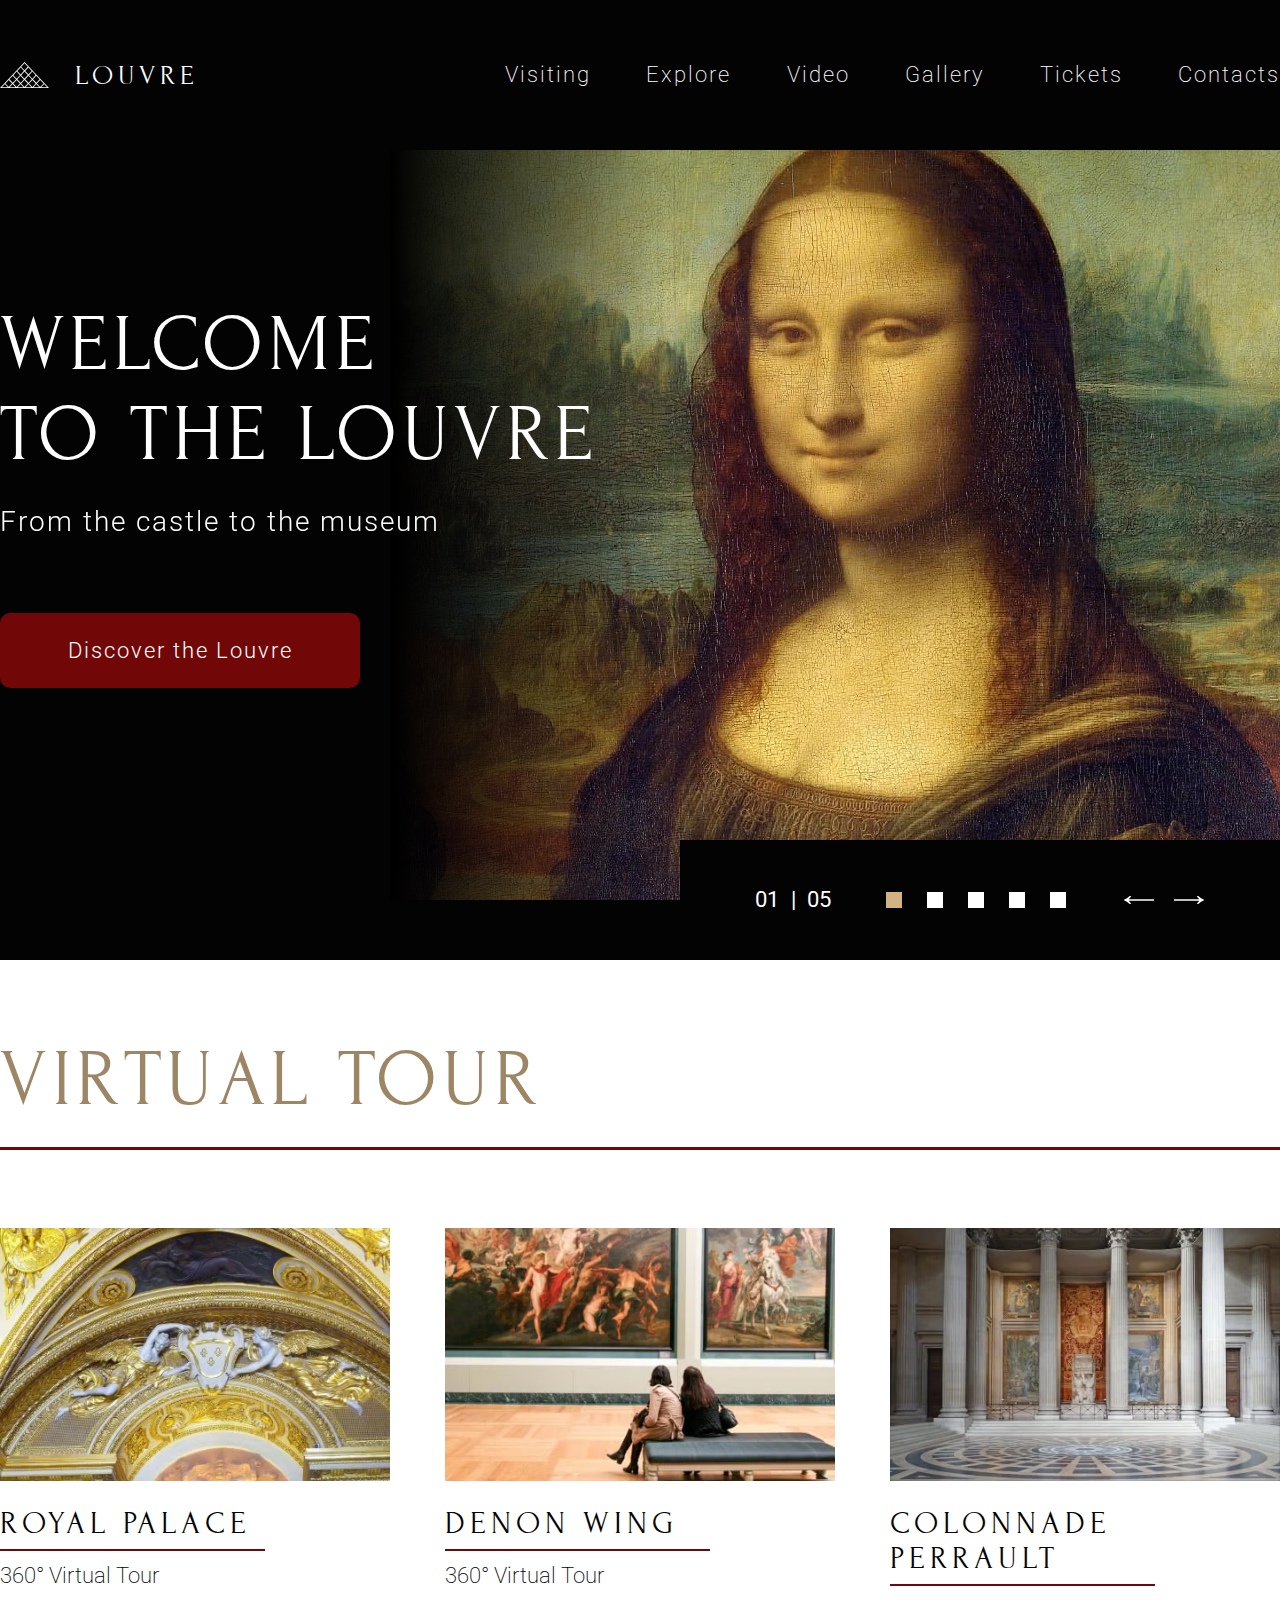
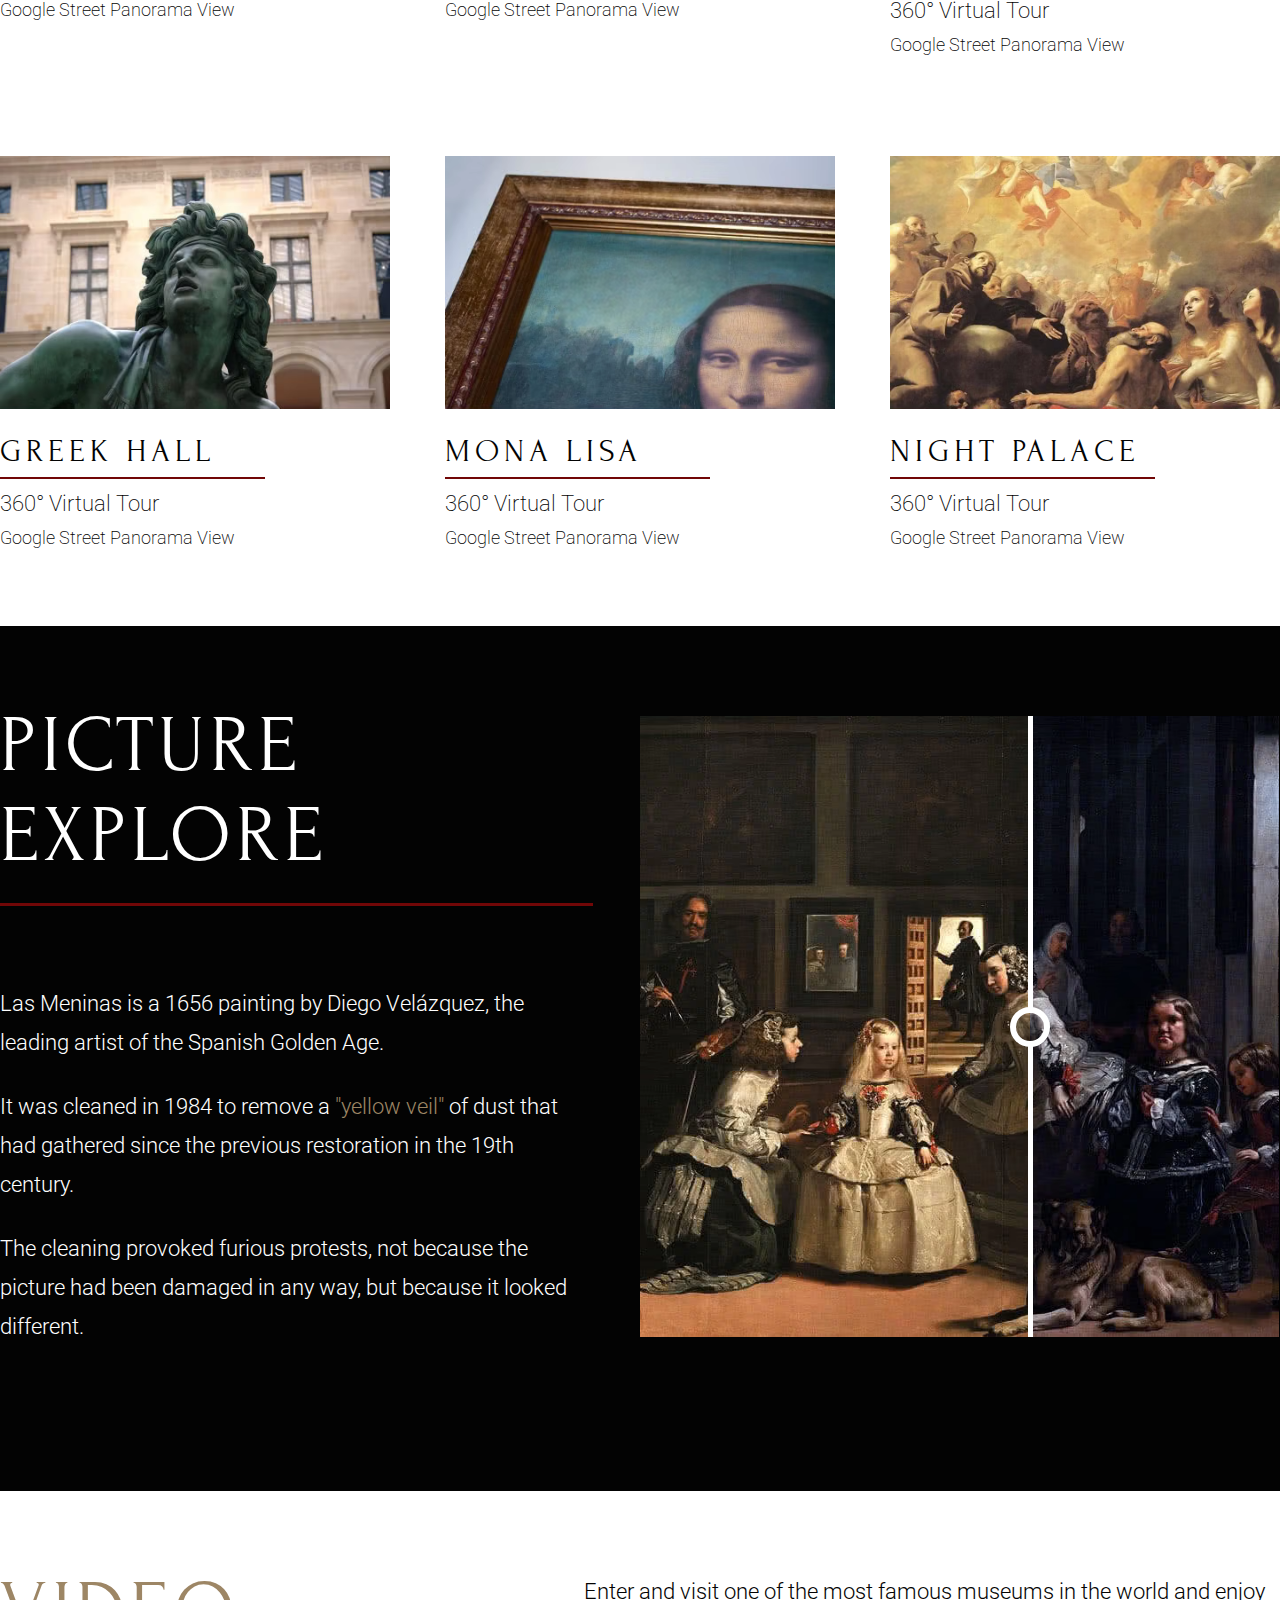
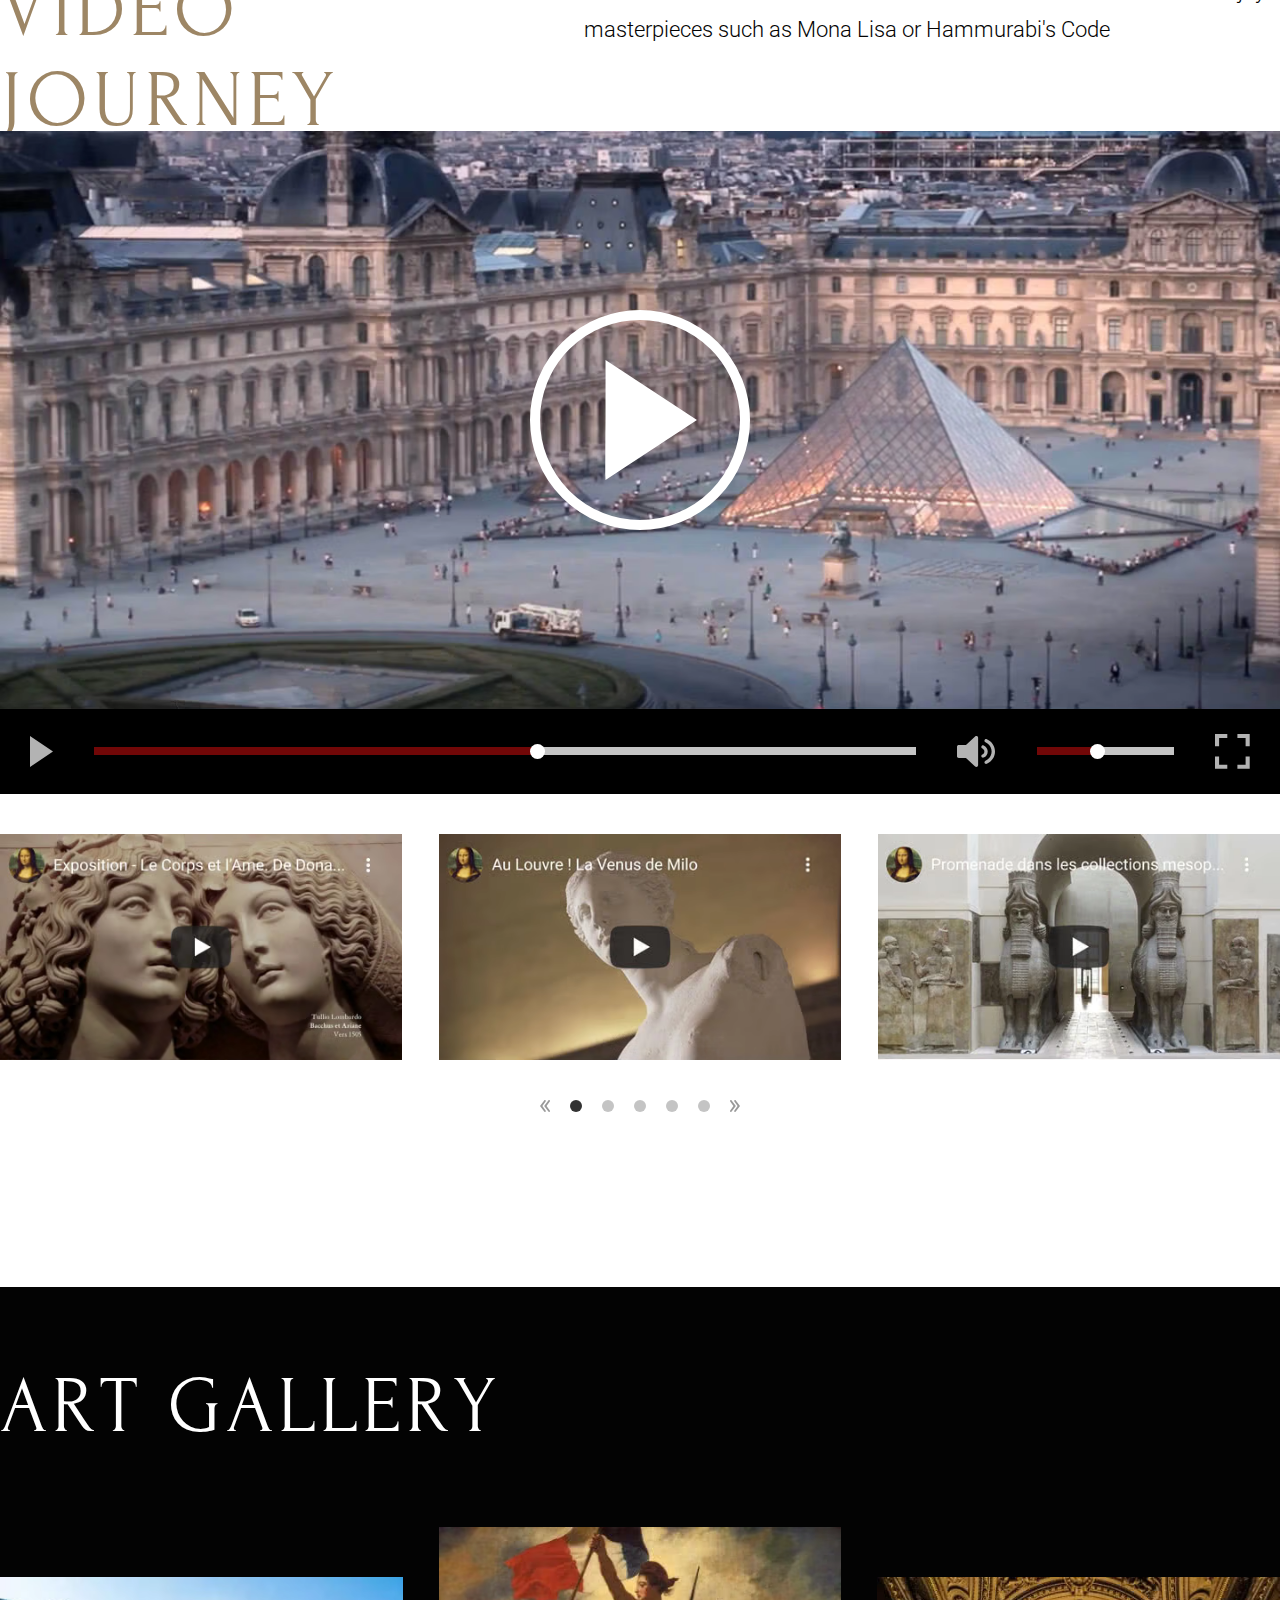
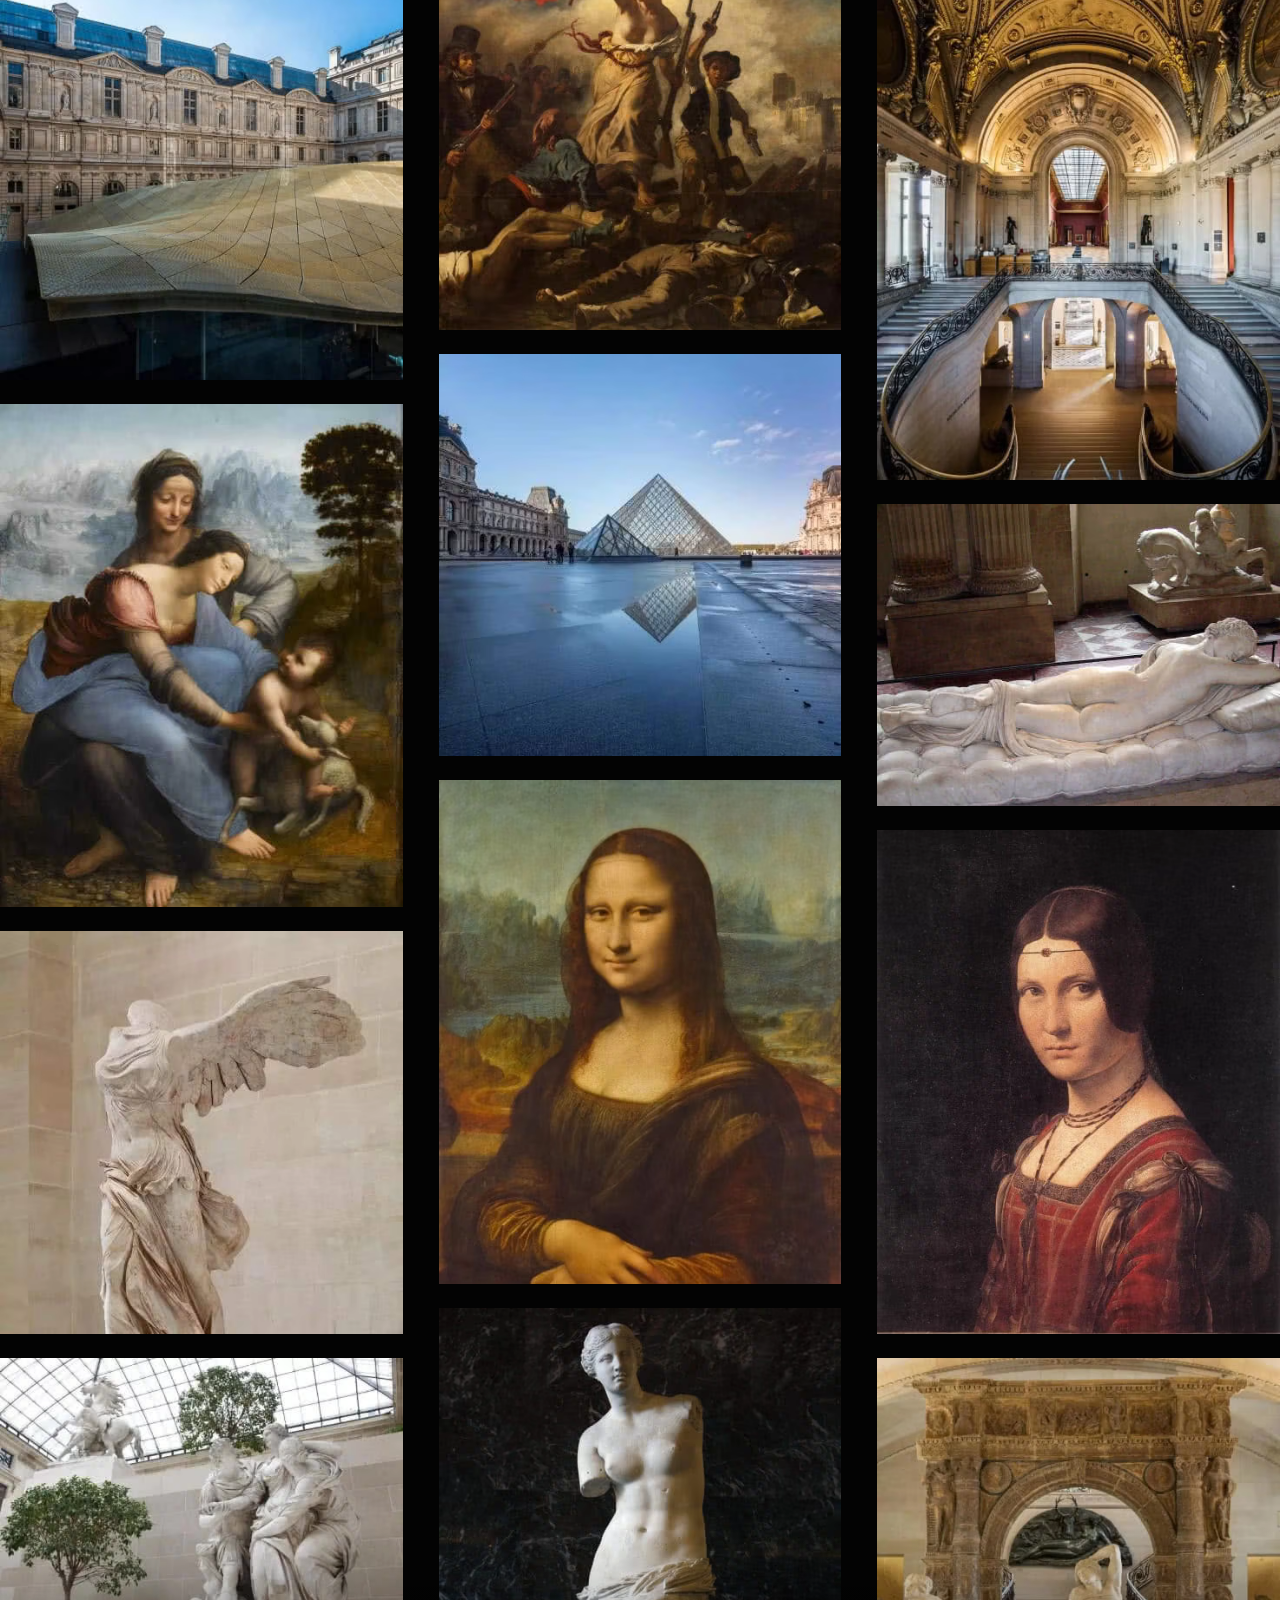
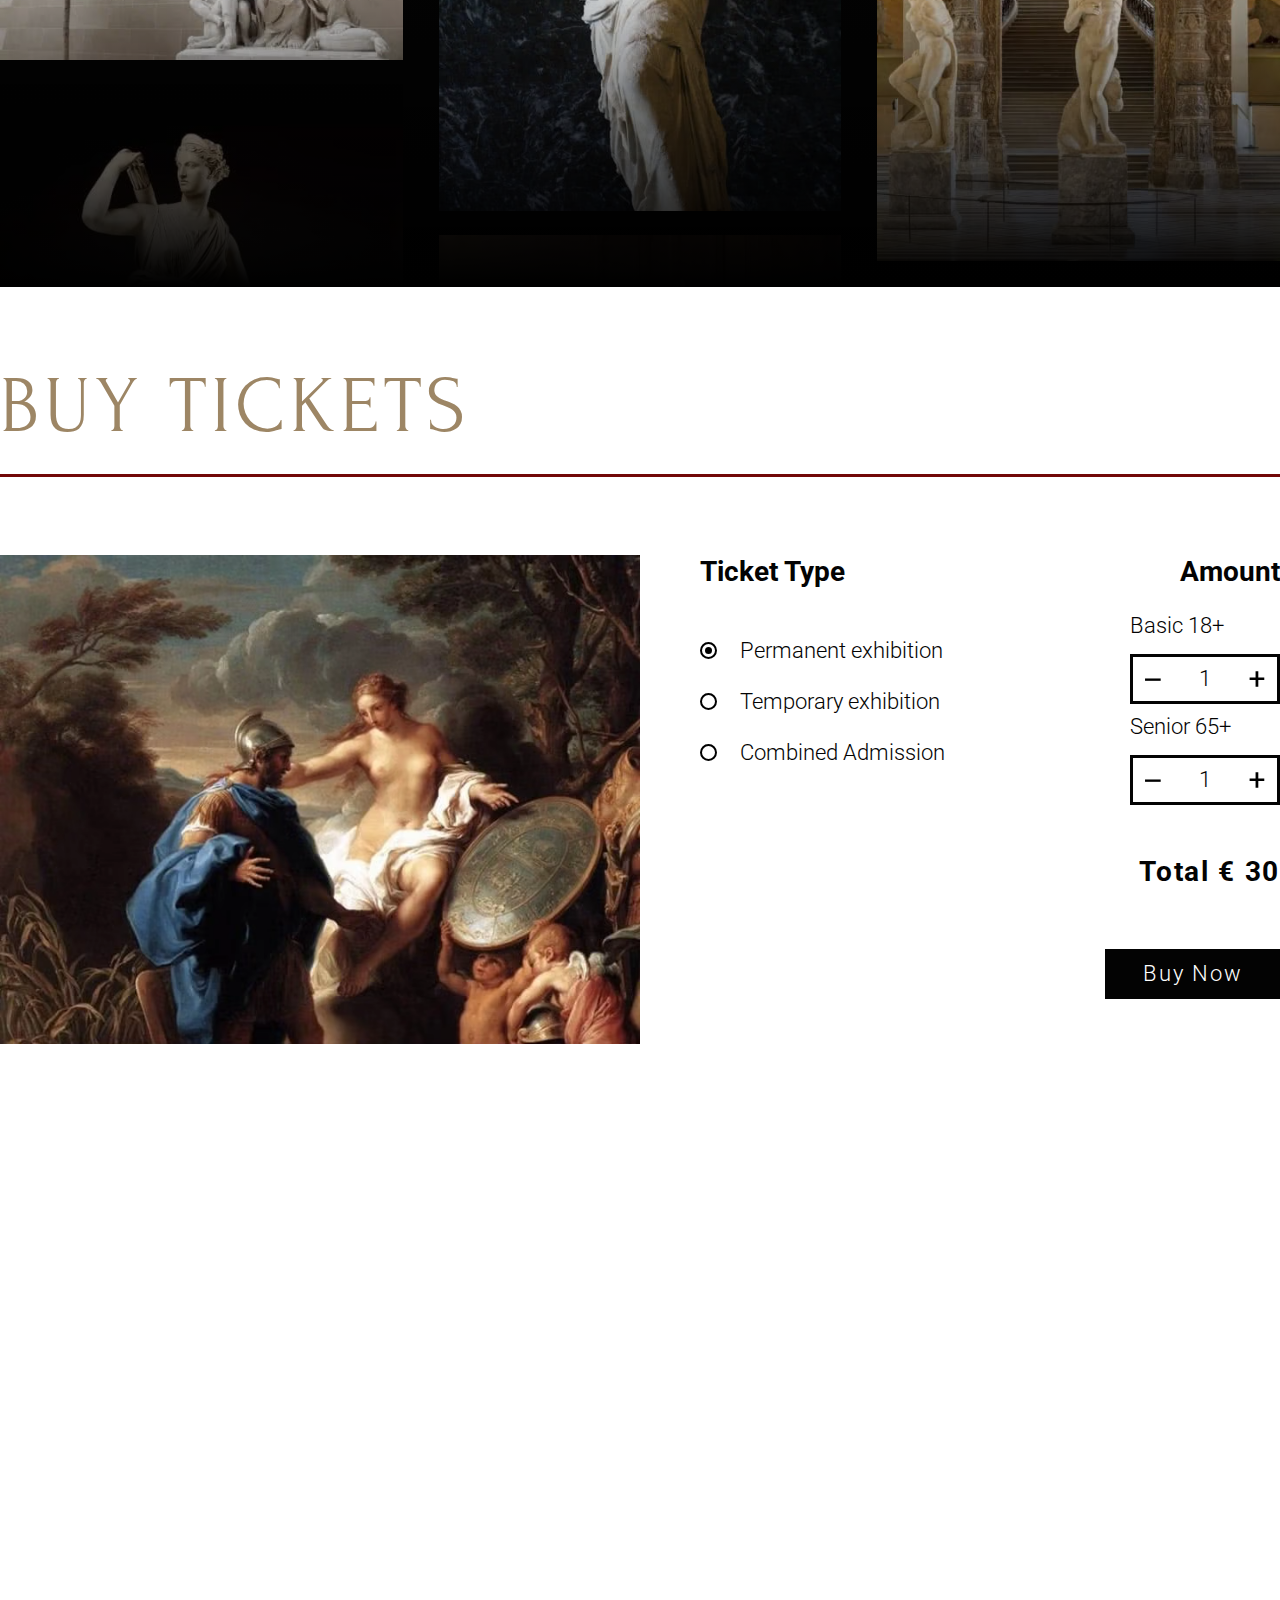
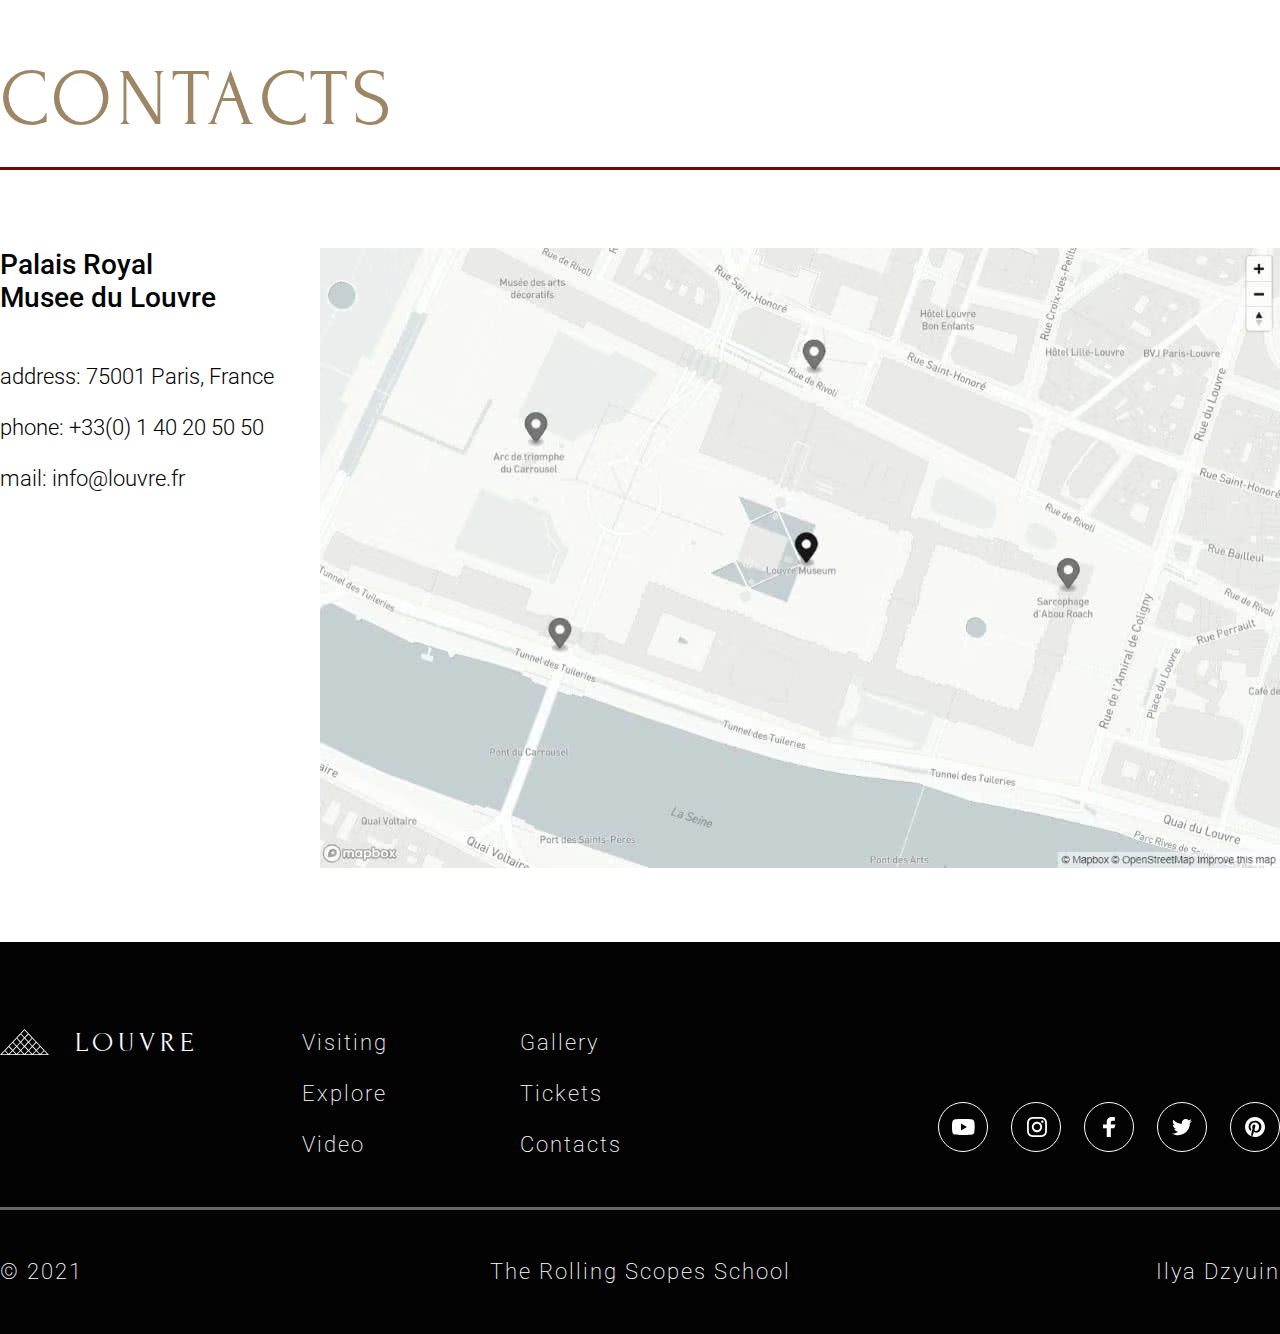
==== commit 99dd8e9f: "feat: add compare slider" ====
--- a/museum-adaptive/index.html
+++ b/museum-adaptive/index.html
@@ -137,7 +137,14 @@
 					<p class="explore-descr">The cleaning provoked furious protests, not because the picture had been
 						damaged in any way, but because it looked different.</p>
 				</div>
-				<img src="./assets/img/explore-slider/before.avif" alt="explore-before" class="explore-img">
+				<div class="img-compare-container">
+					<div class="img-compare ">
+						<img src="./assets/img/explore-slider/after.avif" alt="after">
+					</div>
+					<div class="img-compare img-compare-overlay">
+						<img src="./assets/img/explore-slider/before.avif" alt="before">
+					</div>
+				</div>
 			</div>
 		</section>
 		<section class="section-light video" id="video">
--- a/museum-adaptive/css/style.min.css
+++ b/museum-adaptive/css/style.min.css
@@ -1 +1 @@
-:root{--white:#ffffff;--dark:#030303;--gold:#9d8665;--activeGold:#7e6c51;--darkRed:#710707;--controls:#b3b3b3}html{scroll-behavior:smooth}body{margin:0;min-width:320px}body *{padding:0;margin:0;text-decoration:none;color:unset;display:block;position:relative}button,span{display:inline}ul{list-style:none}button{cursor:pointer;background-repeat:no-repeat;background-size:contain;background-color:transparent;border:none}input[type=number]::-webkit-inner-spin-button,input[type=number]::-webkit-outer-spin-button{opacity:1}.container{max-width:1440px;margin:0 auto}.logo-heading{font-family:Forum;color:var(--white);font-weight:400;font-size:28px;letter-spacing:5px;line-height:31px;text-transform:uppercase}.small-link-font{font-family:Roboto;font-weight:200;font-size:22px;line-height:26px;letter-spacing:2px;color:var(--white)}.nav-item{transition:color .3s}.nav-item:hover{color:var(--gold)}.nav-item:active{transition:unset;color:var(--activeGold)}.social-link{transition:filter .3s}.social-link:hover{filter:invert(54%) sepia(17%) saturate(617%) hue-rotate(356deg) brightness(97%) contrast(93%)}.social-link:active{transition:unset;filter:invert(45%) sepia(3%) saturate(4494%) hue-rotate(357deg) brightness(89%) contrast(72%)}.section{background-color:var(--dark)}.section-light{background-color:var(--white)}.section-title{padding-top:75px;margin-bottom:103px;font-family:Forum;font-style:normal;font-weight:400;font-size:80px;line-height:90px;letter-spacing:5px;text-transform:uppercase;color:var(--white)}.title-light-section{color:var(--gold)}.section-title::after{content:"";position:absolute;bottom:-25px;left:0;width:100%;height:3px;background-color:var(--darkRed)}.descr{font-family:Roboto;font-style:normal;font-weight:300;font-size:28px;line-height:33px;letter-spacing:2px;color:var(--white)}.descr-contacts{font-family:Roboto;font-style:normal;font-weight:300;font-size:22px;line-height:26px}.font-light-section{color:var(--dark)}.font-medium{font-family:Roboto;font-style:normal;font-weight:500;font-size:28px;line-height:33px;color:var(--dark)}.visiting-card-title{padding-top:25px;margin-bottom:22px;font-family:Forum;font-style:normal;font-weight:400;font-size:32px;line-height:35px;letter-spacing:5px;text-transform:uppercase;color:var(--dark)}.visiting-card-title::after{content:"";position:absolute;bottom:-10px;left:0;width:68%;height:2px;background-color:var(--darkRed);transition:width .4s}.visiting-card:hover .visiting-card-title::after{width:100%}.visiting-card-descr{font-family:Roboto;font-style:normal;text-transform:capitalize;font-weight:200;font-size:22px;line-height:26px;color:var(--dark)}.visiting-card-descr-2{padding-top:8px;font-size:18px}.explore-descr{font-family:Roboto;font-style:normal;font-weight:300;font-size:22px;line-height:39px;color:var(--white)}.video-descr{display:flex;align-items:center;width:720px;font-family:Roboto;font-style:normal;font-weight:300;font-size:22px;line-height:38px;color:var(--dark)}.tickets-bold-font{font-family:Roboto;font-style:normal;font-weight:700;font-size:28px;line-height:33px;color:var(--dark);padding-bottom:25px}.tickets-font{font-family:Roboto;font-style:normal;font-weight:300;font-size:22px;line-height:26px;color:var(--dark)}.header{background-color:var(--dark)}.header-container{height:150px;display:flex;justify-content:space-between;align-items:center}.nav-header{height:100%;width:775px;display:flex;align-items:center}.nav-list-header{width:100%;display:flex;justify-content:space-between;align-items:center}.logo{width:199px;display:flex;justify-content:space-between;align-items:center;padding-right:20px}.logo-img{height:26px;width:49px;background:url(../assets/svg/logo.svg) no-repeat;background-size:contain}.menu-icon-container{display:none;width:32px;height:18px;cursor:pointer}.menu-icon{top:50%;width:32px;height:2px;background-color:var(--white);transition:all .3s}.menu-icon::before{content:"";width:32px;height:2px;position:absolute;top:-8px;left:0;background-color:var(--white);transition:all .3s}.menu-icon::after{content:"";width:32px;height:2px;position:absolute;bottom:-8px;left:0;background-color:var(--white);transition:all .3s}.menu-icon-active{background-color:transparent}.menu-icon-active::before{top:0;transform:rotateZ(-45deg)}.menu-icon-active::after{bottom:0;transform:rotateZ(45deg)}@media (max-width:1024px){.logo{align-items:unset}.container{padding:0 20px}.header-container{height:130px}.nav-header{position:absolute;z-index:7;left:55px;top:100%;display:block;width:0}.nav-list-header{width:unset;position:absolute;left:0;padding-top:35px;justify-content:flex-start;align-items:start;flex-direction:column;gap:25px 25px;transform:translateX(-300%);transition:all .5s}.side-menu-active{transform:translateX(0)}.small-link-font{font-weight:300;font-size:20px;line-height:23px;letter-spacing:2px}.nav-item-footer::after{position:absolute;content:"";width:7px;height:100%;background:url(../assets/svg/menu-arrow.svg) no-repeat center;left:111.5px;top:0;transition:all .5s}.nav-item-footer:hover::after{filter:invert(60%) sepia(13%) saturate(918%) hue-rotate(356deg) brightness(88%) contrast(82%)}.menu-icon-container{display:block}.menu-active{opacity:0}}@media (max-width:768px){.header-container{height:110px}.welcome-menu-active{opacity:0}}@media (max-width:420px){.header-container{height:90px}.logo{width:140px;height:20px}.logo-img{width:29px;height:16px}.logo-heading{font-weight:400;font-size:16px;line-height:18px;letter-spacing:5px}}.welcome-container{z-index:0;height:810px;transition:all .5s}.welcome-title{z-index:6;width:598px;padding-top:150px;margin:unset;transition:all .3s}.welcome-title::after{display:none}.welcome-descr{z-index:6;margin-top:25px;transition:all .3s}.welcome-button{z-index:6;margin-top:75px;width:360px;height:75px;background-color:var(--darkRed);border-radius:10px;text-align:center;line-height:75px;font-size:22px;transition:all .3s}.welcome-button:hover{background-color:var(--gold)}.slider-container{width:69.5%;position:absolute;top:0;right:0;z-index:3}.slider-container::after{content:"";top:0;left:0;width:100%;height:100%;background:linear-gradient(90deg,#000 0,rgba(0,0,0,.5) 16.19%,rgba(0,0,0,0) 30.73%);z-index:4;position:absolute;right:0;pointer-events:none}.pagination-container{z-index:6;width:600px;height:120px;background-color:var(--dark);position:absolute;right:0;bottom:0;display:flex;align-items:center;justify-content:right}.swiper-pagination-bullet-active{transition:.4s}.pagination-container:hover .swiper-pagination-bullet-active{background:var(--activeGold)}.pag-arrow{width:32px;height:8px;background-repeat:no-repeat;background-position:center center;transition:filter .4s}.pag-arrow:hover{filter:invert(55%) sepia(12%) saturate(919%) hue-rotate(356deg) brightness(95%) contrast(93%)}.pag-left-arrow{margin-left:57px;background-image:url(../assets/svg/pag_left_arrow.svg)}.pag-right-arrow{margin-left:18px;margin-right:75px;background-image:url(../assets/svg/pag_right_arrow.svg)}.swiper-pagination{margin-left:55px}.swiper-pagination-fraction{color:var(--white);font-family:Roboto;font-style:normal;font-weight:400;font-size:22px;line-height:40px;display:flex;width:76px;justify-content:space-between}@media (max-width:1024px){.welcome-container{height:585px}.section-title{font-size:50px;line-height:90px;letter-spacing:5px}.descr{font-size:24px;line-height:28px;letter-spacing:2px}.welcome-title{padding-top:50px;margin-bottom:0!important}.welcome-button{width:300px;height:60px;margin-top:50px;line-height:60px;font-size:20px}.swiper{width:100%;height:100%}.welcome-slider-img{width:100%}.slider-container{width:700px;height:525px;top:0;right:20px}.pagination-container{right:20px;width:700px;height:124px}.swiper-pagination{width:160px;margin-left:45px}.swiper-pagination-fraction{width:71px;font-weight:400;font-size:20px;line-height:40px}.swiper-pagination-bullet{width:12px;height:12px}.pag-left-arrow{margin-left:45px}}@media (max-width:768px){.welcome-container{height:861px}.slider-container{width:100%;height:546px;position:relative;margin:0 auto;right:0}.slider-container::after{display:none}.section-title{font-weight:400;font-size:40px;line-height:60px;letter-spacing:5px}.descr{font-weight:300;font-size:20px;line-height:23px;letter-spacing:2px}.welcome-title{text-align:center;width:unset;padding-top:0!important}.welcome-descr{margin-top:27px;margin-bottom:47px;text-align:center}.welcome-button{display:none}.pagination-container{position:relative;height:100px;width:100%;justify-content:center;right:unset}.pag-right-arrow{margin-right:0}}@media (max-width:420px){.welcome-container{height:544px}.section-title{font-weight:400;font-size:28px;line-height:40px;letter-spacing:5px}.descr{font-weight:300;font-size:16px;line-height:19px;letter-spacing:2px}.slider-container{width:100%;height:285px}.pagination-container{height:80px;justify-content:center}.swiper-pagination-fraction{width:50px;font-weight:400;font-size:16px;line-height:40px}.swiper-pagination{width:75px;height:7px;margin:0 0 0 25px}.swiper-pagination-bullet{width:7px;height:7px}.pag-left-arrow{width:20px;background-size:auto;background-position-x:left;margin:0 0 0 25px}.pag-right-arrow{width:20px;background-size:auto;background-position-x:right;margin:0 0 0 15px}}.visiting{height:1266px}.visiting-cards-container{height:923px;display:flex;flex-wrap:wrap;justify-content:space-between;align-content:space-between}.visiting-card{width:30.5%}.visiting-card-img{width:100%}@media (max-width:1024px){.visiting{height:1433px}.section-title{padding-top:50px;margin-bottom:77px}.section-title::after{bottom:-15px}.visiting-cards-container{height:1153px;justify-content:space-evenly}.visiting-card{width:33.5%}.visiting-card-title{font-size:28px;line-height:31px;letter-spacing:3px}.visiting-card-title::after{width:46%}.visiting-card-descr{font-weight:200;font-size:20px;line-height:23px}.visiting-card-descr-2{font-size:16px;line-height:19px}}@media (max-width:768px){.visiting{height:1226px}.section-title{padding-top:40px;margin-bottom:67px}.section-title::after{bottom:-22px}.visiting-card{width:38%}.visiting-card-title{font-weight:400;font-size:22px;line-height:24px;letter-spacing:3px}.visiting-card-title::after{width:54%}.visiting-card-descr{font-weight:200;font-size:18px;line-height:21px}.visiting-card-descr-2{font-weight:200;font-size:16px;line-height:19px}.visiting-cards-container{height:980px}.visiting-title{margin-bottom:60px}}@media (max-width:420px){.visiting{height:2153px}.visiting-card{width:74%}.visiting-card-title{font-weight:400;font-size:18px;line-height:20px;letter-spacing:5px}.visiting-card-descr{font-weight:200;font-size:16px;line-height:19px}.visiting-cards-container{height:1970px}}.explore-container{height:865px;display:flex;column-gap:60px;justify-content:space-between}.explore-img{object-fit:cover;padding-top:90px;width:50%;height:700px}.explore-descr{padding-top:25px}.explore-descr-first{padding:0}.explore-descr-highlight{display:inline;color:var(--gold)}@media (max-width:1024px){.explore-container{height:1149px;flex-direction:column;justify-content:flex-start}.explore-descr{font-weight:300;font-size:20px;line-height:38px;padding:0}.explore-descr:last-child{display:none}.explore-img{width:73%;height:auto;margin:0 auto;padding-top:62px}}@media (max-width:768px){.explore-container{height:908px}.explore-descr{display:none}.explore-img{width:100%;padding-top:0;padding-bottom:0}.explore-title{margin-bottom:60px}}@media (max-width:420px){.explore-container{height:551px}}.video-container{height:1396px}.video-container h2:after{display:none}.video-container h2{padding-top:0}.video-heading-container{height:90px;padding-top:75px;display:flex;justify-content:space-between}.video-player{margin-top:75px}.video-player-img{width:100%}.play-big-button{position:absolute;cursor:pointer;width:220px;height:220px;left:calc(50% - 110px);top:calc(50% - 110px);border:10px solid #fff;border-radius:50%;background:url(../assets/svg/video-controls/controls/play-big.svg) no-repeat 60% center}.play-big-button:hover{filter:invert(30%) sepia(99%) saturate(7306%) hue-rotate(349deg) brightness(85%) contrast(118%)}.video-controls{height:85px;background-color:#000;display:flex;justify-content:space-between;align-items:center;padding:0 30px}.video-button:hover{filter:brightness(100)}.play-button{width:23px;background:url(../assets/svg/video-controls/controls/play.svg) no-repeat center}.volume-toggle{width:38px;background:url(../assets/svg/video-controls/controls/volume.svg) no-repeat center}.fs-button{width:35px;background:url(../assets/svg/video-controls/controls/fullscreen.svg) no-repeat center}.video-button{height:100%;background-size:contain}.video-progress{height:8px;cursor:pointer;transition:background 450ms ease-in;-webkit-appearance:none}.video-progress::-webkit-slider-thumb{width:15px;height:15px;border-radius:50%;-webkit-appearance:none;background:var(--white)}.video-time-progress{width:67.32%;background:linear-gradient(to right,#710707 0,#710707 54%,#c4c4c4 54%,#c4c4c4 100%)}.video-volume-progress{background:linear-gradient(to right,#710707 0,#710707 44%,#c4c4c4 44%,#c4c4c4 100%);width:11.23%}.video-slider-previews{padding-top:40px;display:flex;justify-content:space-between;align-items:center}.video-slider-preview{width:31.4%}.video-slider-pagination{margin:0 auto;width:200px;padding:40px;display:flex;justify-content:space-between;align-items:center}.video-slider-button{width:10px;height:12px}.video-slider-button:hover{filter:brightness(0) saturate(100%) invert(7%) sepia(63%) saturate(5773%) hue-rotate(358deg) brightness(105%) contrast(97%)}.video-slider-button-prev{background-image:url(../assets/svg/video-controls/slider/video-slider-left.svg)}.video-slider-button-next{background-image:url(../assets/svg/video-controls/slider/video-slider-right.svg)}.video-slider-pagination:hover .first-bullet{background-color:var(--darkRed)}.video-slider-bullet{height:12px;width:12px;border-radius:50%;background-color:#c4c4c4}.first-bullet{background-color:#333}@media (max-width:1024px){.video-container{height:1001px}.video-heading-container{height:175px;padding-top:0}.video-title{margin:0;margin-top:55px;margin-bottom:35px}.video-descr{display:none}.video-player{margin:0}.play-big-button{width:152px;height:152px;left:calc(50% - 76px);top:calc(50% - 76px);border:5px solid #fff;background-size:63px 83px}.video-controls{height:60px;padding:0 40px}.video-time-progress{width:62.39%;height:5px}.video-volume-progress{width:15.82%;height:5px}.video-progress::-webkit-slider-thumb{width:13px;height:13px}.play-button{width:23px;height:100%}.volume-toggle{width:26px;height:20px}.fs-button{width:26px;height:26px}.video-slider-preview{width:30.5%}}@media (max-width:768px){.video-container{height:837px}.video-heading-container{height:120px}.video-title{margin-top:40px}.play-big-button{width:80px;height:80px;left:calc(50% - 40px);top:calc(50% - 40px);border:3px solid #fff;background-size:33px 44px}.video-controls{height:53px;padding:0 30px;margin-top:5px}.video-time-progress{position:absolute;width:100%;top:-5px;left:0}.video-volume-progress{width:72.75%}.video-slider-preview:last-child{display:none}.video-slider-previews{padding-top:20px}.video-slider-preview{width:48.6%}.video-slider-pagination{width:190px;padding-top:20px}.video-slider-bullet{width:10px;height:10px}}@media (max-width:550px){.video-controls{padding:0 20px}}@media (max-width:420px){.video-container{height:551px}.video-heading-container{height:96px}.play-big-button{width:50px;height:50px;left:calc(50% - 25px);top:calc(50% - 25px);border:2px solid #fff;background-size:21px 27px}.video-controls{height:50px;padding:0 20px;margin-top:4px}.video-progress{height:4px}.video-progress::-webkit-slider-thumb{width:10px;height:10px}.video-time-progress{position:absolute;top:-4px;left:0}.play-button{width:14px;height:18px}.volume-toggle{width:18px;height:14px}.fs-button{width:18px;height:18px}.video-volume-progress{width:58.82%}.video-slider-previews{padding-top:40px}.video-slider-preview{width:47.5%}.video-slider-pagination{width:174px;padding-top:40px}.video-slider-bullet{width:8px;height:8px}.video-slider-button{width:7px;height:8px}}.gallery-container{height:2200px;overflow:hidden}.gallery-container h2{margin-bottom:75px}.gallery-container h2::after{display:none}.gallery-img-container{height:3000px;display:flex;flex-direction:column;flex-wrap:wrap;gap:24px 18px}.gallery-container::after{position:absolute;content:"";bottom:0;width:100%;height:360px;background:linear-gradient(180deg,rgba(0,0,0,0) 0,#000 100%)}.gallery-img-container>img{width:calc((100% - 72px)/ 3)}.spacer{position:static;width:0;height:100%}.gallery-img-container>img:nth-child(1),.gallery-img-container>img:nth-child(13){padding-top:50px}@media (max-width:1024px){.gallery-container{height:1460px}.gallery-container h2{margin-bottom:55px}}@media (max-width:768px){.gallery-container{height:1220px}.gallery-container h2{margin-bottom:40px}.gallery-img-container{gap:24px 12px}.gallery-img-container>img{width:calc((100% - 24px)/ 2)}.spacer:last-child{display:none}}@media (max-width:420px){.gallery-container{height:757px}}.tickets-container{height:893px}.tickets-inner-flex{display:flex}.tickets-img{object-fit:cover;width:50%}.tickets-type-choise{width:270px;padding-left:60px}.tickets-amount-choise{margin-left:auto}.radio-button{padding-top:25px}.radio-label{padding-left:40px;cursor:pointer}.radio-input{opacity:0;position:absolute;z-index:7;width:20px;height:20px}.radio-label::before{content:"";position:absolute;width:17px;height:24px;left:0;background:url(../assets/svg/tickets/radio-circle.svg) no-repeat center center}.radio-label::after{content:"";position:absolute;width:17px;height:24px;left:0;opacity:0;background:url(../assets/svg/tickets/radio-checked.svg) no-repeat center center;transition:opacity .4s}.radio-input:checked~.radio-label::after{opacity:1}.tickets-amount{width:150px;margin-left:auto}.tickets-amount-header{text-align:right}.tickets-amount>.tickets-font{text-align:left}.basic-ticket-amount,.senior-ticket-amount{margin-top:15px;margin-bottom:10px;height:44px;display:flex;align-items:center;border:3px solid var(--dark)}.amount-change{width:16px;height:16px;margin:14px 12px;background-repeat:no-repeat;background-position:center center;top:0;transition:.1s ease-in-out}.amount-change:hover{width:30px;height:30px;margin:6px 6px;filter:invert(13%) sepia(23%) saturate(7100%) hue-rotate(345deg) brightness(94%) contrast(110%)}.amount-minus{position:absolute;left:0;background-image:url(../assets/svg/tickets/–.svg)}.amount-plus{position:absolute;right:0;background-image:url(../assets/svg/tickets/+.svg)}.amount{display:block;width:100%;line-height:46px;text-align:center;pointer-events:none}.input-number{display:none}.price{text-align:right;margin-top:50px;letter-spacing:1.65px}.buy-now{margin-top:36px;width:175px;height:50px;letter-spacing:2px;color:var(--white);background-color:var(--dark);transition:.4s}.buy-now:hover{background-color:var(--gold);color:var(--dark)}@media (max-width:1024px){.tickets-container{height:718px}.tickets-type-choise{display:none}.tickets-inner-flex{justify-content:space-between}.tickets-img{object-fit:cover;width:71%;height:440px}.tickets-amount-choise{width:175px;margin-right:29px}.tickets-amount-header{text-align:left}.tickets-bold-font{padding-bottom:0}.tickets-descr{padding-top:29px}.basic-ticket-amount,.senior-ticket-amount{margin-top:10px;margin-bottom:0}.tickets-amount{width:100%}.price{display:flex;justify-content:space-between;padding-left:0;margin-top:25px;margin-right:10px}.buy-now{position:absolute;margin:0;right:0;bottom:0}}@media (max-width:768px){.tickets-container{height:633px}.tickets-title{margin-bottom:62px}.tickets-img{width:61%;height:340px}.tickets-inner-flex{height:430px}.tickets-amount-choise{margin-right:49px}.tickets-descr{padding-top:25px}.tickets-descr:first-child{padding-top:40px}.price{margin-top:39px}}@media (max-width:650px){.tickets-amount-choise{margin-right:0}.tickets-img{width:calc(61% - 35px);height:100%}}@media (max-width:420px){.tickets-container{height:759px}.tickets-img{width:100%;height:160px}.tickets-inner-flex{flex-direction:column;align-items:center}.tickets-amount{height:355px}.tickets-amount-choise{margin:0}.tickets-bold-font{font-weight:700;font-size:16px;line-height:19px}.tickets-font{font-weight:300;font-size:16px;line-height:19px}.amount{font-weight:300;font-size:22px;line-height:26px}.tickets-amount-header{text-align:center;padding-top:40px}.tickets-descr{padding-top:20px}.tickets-descr:first-child{padding-top:20px}.basic-ticket-amount,.senior-ticket-amount{margin-top:13px}.price{display:block;text-align:center;margin-top:42px;padding:0;letter-spacing:0}}.parallax{height:400px;width:100%;background-position:center;background-image:url(../assets/img/parallax.avif);background-size:cover;background-attachment:fixed}@media (max-width:768px){.parallax{height:300px}}.contacts-container{height:962px}.contacts-content{display:flex;justify-content:space-between}.contacts-item{padding-top:25px}.contacts-item:first-child{padding-top:50px}.contacts-map-container{width:960px;height:620px;background:url(../assets/img/contacts-map.avif) no-repeat;background-size:contain}@media (max-width:1024px){.contacts-container{height:734px}.contacts-map-container{width:694px;height:454px}.font-medium{font-weight:500;font-size:24px;line-height:28px}.descr-contacts{font-weight:300;font-size:20px;line-height:23px}.contacts-item{padding-top:15px}.contacts-item:first-child{padding-top:35px}}@media (max-width:768px){.contacts-container{height:925px}.contacts-content{flex-wrap:wrap}.contacts-title{margin-bottom:65px}.font-medium{font-weight:500;font-size:20px;line-height:23px}.descr-contacts{font-weight:300;font-size:18px;line-height:21px}.contacts-item:first-child{padding-top:0}.contacts-list{padding:40px 0}.contacts-map-container{width:100%;height:476px}}@media (max-width:420px){.contacts-container{height:636px}.font-medium{font-weight:500;font-size:16px;line-height:19px}.descr-contacts{font-weight:300;font-size:16px;line-height:19px}.contacts-map-container{width:100%;height:248px}}.popup-buy-tickets{position:fixed;width:100%;height:100%;background-color:rgba(0,0,0,.8);top:0;left:0;opacity:0;visibility:hidden;transition:all .7s;overflow-x:auto}.popup-overlay{width:100%;height:100%;position:absolute;top:0;left:0}.popup-buy-tickets:target{opacity:1;visibility:visible}.tickets:target .popup-content{transform:translate(-100%,0);opacity:0}.popup-buy-tickets:target .popup-content{transform:translate(0,0);opacity:1}.popup-container{min-height:100vh;min-width:100%;display:flex;align-items:center;justify-content:center}.popup-content{width:1440px;height:845px;background-color:var(--white);color:#000;opacity:0;transition:all .6s;transform:translate(-100%,0);z-index:10}.popup-close{width:25px;height:25px;background:url(../assets/svg/popup/popup-close.svg) no-repeat center center;position:absolute;right:30px;top:30px}.popup{top:91px;left:235px;width:970px;height:663px;display:flex;justify-content:space-between}.popup-logo{width:85px;height:41px;background:url(../assets/svg/popup/popup-logo.svg) no-repeat center}.booking-tickets{width:400px}.booking-tickets>h3{font-family:Forum;font-style:normal;font-weight:400;font-size:50px;line-height:55px;text-transform:uppercase;color:#9d8665}.booking-tickets>h4{font-family:Roboto;font-style:normal;font-weight:400;font-size:18px;line-height:21px;color:#710707;padding-top:15px}.booking-tickets>h4::after{content:"";position:absolute;bottom:-10px;left:0;width:100%;height:3px;background-color:var(--darkRed)}.popup-inputs{display:flex;flex-direction:column;gap:18px 0}.date-time{display:flex;justify-content:space-between}.tickets-date,.tickets-time{width:188px;height:45px;margin-top:70px;border-radius:0;border:1px solid}.tickets-input{width:100%;height:45px;border-radius:0;border:1px solid;font-family:Roboto;font-style:normal;font-weight:400;font-size:18px;line-height:21px;color:#030303}.entry-tickets{height:110px;padding:10px 15px 15px 15px;border:1px solid}.entry-tickets>h4{font-family:Forum;font-style:normal;font-weight:400;font-size:18px;line-height:20px;text-transform:capitalize;color:#9d8665}.entry-tickets>h4::after{content:"";position:absolute;bottom:-7px;left:0;width:100%;height:2px;background-color:var(--darkRed)}.entry-counter{height:25px;margin-top:22px;display:flex;justify-content:space-between;align-items:center}.senior-counter{margin-top:18px}.amount-popup,.entry-counter>p{font-family:Roboto;font-style:normal;font-weight:400;font-size:18px;line-height:21px;color:#030303}.basic-ticket-amount-popup,.senior-ticket-amount-popup{width:105px;height:25px;border:1px solid}.basic-ticket-popup-change,.senior-ticket-popup-change{width:35px;height:25px;position:absolute}.basic-ticket-minus-popup,.senior-ticket-minus-popup{left:0;background:#000 url(../assets/svg/popup/-popup.svg) no-repeat center center}.basic-ticket-plus-popup,.senior-ticket-plus-popup{right:0;background:#000 url(../assets/svg/popup/+popup.svg) no-repeat center center}.amount-popup{position:absolute;width:100%;line-height:25px;text-align:center;pointer-events:none}.payment{width:470px;height:611px;padding:25px 28px 25px 28px;border:1px solid var(--dark)}.payment-heading{height:151px;width:100%;display:flex;justify-content:space-between}.payment-heading-text>h4{font-family:Roboto;font-style:normal;font-weight:500;font-size:32px;line-height:37px;color:#272727}.payment-heading-text>h5{font-family:Roboto;font-style:normal;font-weight:500;font-size:22px;line-height:29px;color:#740c11;opacity:.9;padding-bottom:5px}.payment-heading-text>p{padding-top:6px;padding-left:32px;font-family:Roboto;font-style:normal;font-weight:300;font-size:18px;line-height:21px;color:#030303}.day::after{content:"";position:absolute;height:18px;width:18px;left:0;bottom:2px;background:url(../assets/svg/popup/date.svg) no-repeat center center}.time::after{content:"";position:absolute;height:18px;width:18px;left:0;bottom:2px;background:url(../assets/svg/popup/Time.svg) no-repeat center center}.temp::after{content:"";position:absolute;height:18px;width:18px;left:0;bottom:2px;background:url(../assets/svg/popup/ok.svg) no-repeat center center}.summary-container{width:100%;height:117px;margin-top:22px}.summary{display:flex;justify-content:space-between}.basic-summary>p,.senior-summary>p{font-family:Roboto;font-style:normal;font-weight:400;font-size:22px;line-height:26px;color:#030303}.senior-summary{margin-top:5px}.senior-summary::after{content:"";position:absolute;bottom:-10px;left:0;width:100%;height:2px;background-color:var(--darkRed)}.total-summary{margin-top:21px}.total-summary>p{font-family:Roboto;font-style:normal;font-weight:400;font-size:32px;line-height:37px;color:#030303}.summary-basic-amount{position:absolute;height:20px;width:32px;left:0;bottom:4px;text-align:center;font-family:Roboto;font-style:normal;font-weight:400;font-size:18px;line-height:21px;color:#a4a4a3;background:url(../assets/svg/popup/popup-summary-frame.svg) no-repeat center center}.summary-senior-amount{position:absolute;height:20px;width:32px;left:0;bottom:4px;text-align:center;font-family:Roboto;font-style:normal;font-weight:400;font-size:18px;line-height:21px;color:#a4a4a3;background:url(../assets/svg/popup/popup-summary-frame.svg) no-repeat center center}.pay-card{width:470px;height:241px;margin-top:10px}.card-top-side{width:320px;height:181px;padding:15px 20px;z-index:7;position:absolute;top:0;left:0;background-color:#bcbcbc;border-radius:5px}.card-visa-label{position:absolute;width:55px;height:16px;background-image:url(../assets/svg/popup/Visa.svg);top:34px;right:20px}.card-mastercard-label{position:absolute;width:53px;height:32px;top:65px;right:20px;background-image:url(../assets/svg/popup/Mastercard.svg)}.card-number-input{width:195px}.card-top-side>p:nth-child(3),.card-top-side>p:nth-child(5){padding-top:10px}.card-date-input-block{width:215px;display:flex;justify-content:space-between}.card-input-month,.card-input-year{width:80px}.card-input-cardholdrer{width:calc(100% - 20px);text-transform:uppercase}.card-back-side{width:360px;height:211px;z-index:6;position:absolute;right:0;bottom:0;background-color:#939393;border-radius:5px}.black-stripe{top:25px;height:45px;background-color:#161615}.card-text-font{font-family:Roboto;font-style:normal;font-weight:400;font-size:12px;line-height:14px;color:#161615}.card-cvv{top:40px;left:274px}.card-input{height:15px;border:none;padding:10px;margin-top:5px}.card-cvv-input{width:55px;top:40px;left:265px}.card-cvv-descr{top:45px;left:276px;font-family:Roboto;font-style:normal;font-weight:400;font-size:10px;line-height:12px;color:#161615}.popup-buy-button{width:220px;height:45px;position:absolute;right:28px;bottom:25px;text-align:center;color:var(--white);background-color:var(--darkRed);font-family:Roboto;font-weight:400;font-size:22px;line-height:45px}.payment-img{width:150px;height:120px}@media (max-width:1024px){.popup-content{width:1024px}.popup{left:27px}}@media (max-width:768px){.popup-content{width:590px;height:1479px}.popup{flex-direction:column;gap:51px 0}.booking-tickets{width:530px}.tickets-date,.tickets-time{width:251px;margin-top:50px}.payment{width:500px;height:615px;padding:25px 15px}.card-back-side{left:140px}.popup-buy-button{position:relative;margin-top:50px;left:280px}}@media (max-width:420px){.popup-content{width:100%;height:1754px}.popup{gap:51px 0;height:1624px}.popup-close{right:40px;top:40px}.booking-tickets{width:360px}.booking-tickets>h3{font-size:32px;line-height:35px}.date-time{display:block;margin-top:50px}.tickets-date,.tickets-time{width:100%;margin-top:0}.tickets-time{margin-top:20px}.payment{width:330px;height:885px;padding:25px 15px}.payment-img{width:120px;height:96px}.senior-summary::after{bottom:-13px}.total-summary{margin-top:23px}.card-back-side,.card-top-side{position:relative;width:290px}.card-back-side{margin-top:25px;left:0;width:calc(100% - 140px)}.card-top-side{margin-top:15px}.card-cvv{font-size:13px;left:244px}.card-cvv-input{left:235px}.card-cvv-descr{line-height:11px;left:246px}.popup-buy-button{left:calc(100% - 220px);bottom:-193px}}.footer{background-color:var(--dark);height:265px;border-bottom:solid #666}.footer-container{height:135px;position:relative;top:75px;display:flex;justify-content:space-between}.footer-logo{align-self:flex-start;height:50px}.nav-footer{width:25%;max-height:128px;margin-right:18.26%}.nav-list-footer{margin-top:13px;width:100%;height:100%;display:flex;flex-direction:column;align-content:space-between;flex-wrap:wrap;gap:25px 0}.social{align-self:flex-end}.social-list{width:100%;display:flex;justify-content:space-between}.social-item{padding-right:23px}.social-item:last-child{padding-right:0}.youtube{background:url(../assets/svg/social_youtube.svg)}.insta{background:url(../assets/svg/social_instagram.svg)}.facebook{background:url(../assets/svg/social_facebook.svg)}.twitter{background:url(../assets/svg/social_twitter.svg)}.pinterest{background:url(../assets/svg/social_pinterest.svg)}.social-link{width:48px;height:48px;background-repeat:no-repeat;background-position:center;border-radius:50%;border:solid 1px var(--white)}@media (max-width:1024px){.footer{height:243px}.footer-container{top:60px}.small-link-font{font-weight:200;font-size:22px;line-height:25px;letter-spacing:2px}.nav-footer{margin-right:7.5%;width:31.5%}.nav-list-footer{margin-top:5px}}@media (max-width:768px){.footer{height:308px;border-width:1px}.footer-container{top:50px;align-items:flex-end;gap:51px 0;flex-wrap:wrap}.nav-footer{margin-top:5px;margin-right:12.23%;padding:0;width:47.16%;height:115px}.small-link-font{font-weight:200;font-size:18px;line-height:21px;letter-spacing:2px}.social{margin-left:40.66%}}@media (max-width:600px){.nav-footer{padding:0;width:100%;height:68px}.footer-container{gap:40px 0}.social{margin:0 auto}.nav-footer{margin:0 auto}.nav-list-footer{margin-top:0}.nav-item{padding:0}}@media (max-width:420px){.footer{height:296px;border-width:1px}.footer-container{top:41px}.footer-logo{height:unset;width:133px}.small-link-font{font-weight:200;font-size:16px;line-height:19px;letter-spacing:2px}.social-list{justify-content:center}.social-item{padding-right:4px}}.footer-rss{background-color:var(--dark);height:124px}.footer-rss-container{height:100%;display:flex;align-items:center}.footer-rss-link{position:absolute;text-align:center;width:100%}.footer-rss-list{width:100%;display:flex;justify-content:space-between}@media (max-width:768px){.footer-rss{height:102px}.footer-rss-font{font-weight:200;font-size:22px;line-height:22px;letter-spacing:2px}}@media (max-width:620px){.footer-rss-link{display:none}}@media (max-width:420px){.footer-rss-font{font-weight:200;font-size:16px;line-height:19px;letter-spacing:2px}}+:root{--white:#ffffff;--dark:#030303;--gold:#9d8665;--activeGold:#7e6c51;--darkRed:#710707;--controls:#b3b3b3}html{scroll-behavior:smooth}body{margin:0;min-width:320px}body *{padding:0;margin:0;text-decoration:none;color:unset;display:block;position:relative}button,span{display:inline}ul{list-style:none}button{cursor:pointer;background-repeat:no-repeat;background-size:contain;background-color:transparent;border:none}input[type=number]::-webkit-inner-spin-button,input[type=number]::-webkit-outer-spin-button{opacity:1}.container{max-width:1440px;margin:0 auto}.logo-heading{font-family:Forum;color:var(--white);font-weight:400;font-size:28px;letter-spacing:5px;line-height:31px;text-transform:uppercase}.small-link-font{font-family:Roboto;font-weight:200;font-size:22px;line-height:26px;letter-spacing:2px;color:var(--white)}.nav-item{transition:color .3s}.nav-item:hover{color:var(--gold)}.nav-item:active{transition:unset;color:var(--activeGold)}.social-link{transition:filter .3s}.social-link:hover{filter:invert(54%) sepia(17%) saturate(617%) hue-rotate(356deg) brightness(97%) contrast(93%)}.social-link:active{transition:unset;filter:invert(45%) sepia(3%) saturate(4494%) hue-rotate(357deg) brightness(89%) contrast(72%)}.section{background-color:var(--dark)}.section-light{background-color:var(--white)}.section-title{padding-top:75px;margin-bottom:103px;font-family:Forum;font-style:normal;font-weight:400;font-size:80px;line-height:90px;letter-spacing:5px;text-transform:uppercase;color:var(--white)}.title-light-section{color:var(--gold)}.section-title::after{content:"";position:absolute;bottom:-25px;left:0;width:100%;height:3px;background-color:var(--darkRed)}.descr{font-family:Roboto;font-style:normal;font-weight:300;font-size:28px;line-height:33px;letter-spacing:2px;color:var(--white)}.descr-contacts{font-family:Roboto;font-style:normal;font-weight:300;font-size:22px;line-height:26px}.font-light-section{color:var(--dark)}.font-medium{font-family:Roboto;font-style:normal;font-weight:500;font-size:28px;line-height:33px;color:var(--dark)}.visiting-card-title{padding-top:25px;margin-bottom:22px;font-family:Forum;font-style:normal;font-weight:400;font-size:32px;line-height:35px;letter-spacing:5px;text-transform:uppercase;color:var(--dark)}.visiting-card-title::after{content:"";position:absolute;bottom:-10px;left:0;width:68%;height:2px;background-color:var(--darkRed);transition:width .4s}.visiting-card:hover .visiting-card-title::after{width:100%}.visiting-card-descr{font-family:Roboto;font-style:normal;text-transform:capitalize;font-weight:200;font-size:22px;line-height:26px;color:var(--dark)}.visiting-card-descr-2{padding-top:8px;font-size:18px}.explore-descr{font-family:Roboto;font-style:normal;font-weight:300;font-size:22px;line-height:39px;color:var(--white)}.video-descr{display:flex;align-items:center;width:720px;font-family:Roboto;font-style:normal;font-weight:300;font-size:22px;line-height:38px;color:var(--dark)}.tickets-bold-font{font-family:Roboto;font-style:normal;font-weight:700;font-size:28px;line-height:33px;color:var(--dark);padding-bottom:25px}.tickets-font{font-family:Roboto;font-style:normal;font-weight:300;font-size:22px;line-height:26px;color:var(--dark)}.header{background-color:var(--dark)}.header-container{height:150px;display:flex;justify-content:space-between;align-items:center}.nav-header{height:100%;width:775px;display:flex;align-items:center}.nav-list-header{width:100%;display:flex;justify-content:space-between;align-items:center}.logo{width:199px;display:flex;justify-content:space-between;align-items:center;padding-right:20px}.logo-img{height:26px;width:49px;background:url(../assets/svg/logo.svg) no-repeat;background-size:contain}.menu-icon-container{display:none;width:32px;height:18px;cursor:pointer}.menu-icon{top:50%;width:32px;height:2px;background-color:var(--white);transition:all .3s}.menu-icon::before{content:"";width:32px;height:2px;position:absolute;top:-8px;left:0;background-color:var(--white);transition:all .3s}.menu-icon::after{content:"";width:32px;height:2px;position:absolute;bottom:-8px;left:0;background-color:var(--white);transition:all .3s}.menu-icon-active{background-color:transparent}.menu-icon-active::before{top:0;transform:rotateZ(-45deg)}.menu-icon-active::after{bottom:0;transform:rotateZ(45deg)}@media (max-width:1024px){.logo{align-items:unset}.container{padding:0 20px}.header-container{height:130px}.nav-header{position:absolute;z-index:7;left:55px;top:100%;display:block;width:0}.nav-list-header{width:unset;position:absolute;left:0;padding-top:35px;justify-content:flex-start;align-items:start;flex-direction:column;gap:25px 25px;transform:translateX(-300%);transition:all .5s}.side-menu-active{transform:translateX(0)}.small-link-font{font-weight:300;font-size:20px;line-height:23px;letter-spacing:2px}.nav-item-footer::after{position:absolute;content:"";width:7px;height:100%;background:url(../assets/svg/menu-arrow.svg) no-repeat center;left:111.5px;top:0;transition:all .5s}.nav-item-footer:hover::after{filter:invert(60%) sepia(13%) saturate(918%) hue-rotate(356deg) brightness(88%) contrast(82%)}.menu-icon-container{display:block}.menu-active{opacity:0}}@media (max-width:768px){.header-container{height:110px}.welcome-menu-active{opacity:0}}@media (max-width:420px){.header-container{height:90px}.logo{width:140px;height:20px}.logo-img{width:29px;height:16px}.logo-heading{font-weight:400;font-size:16px;line-height:18px;letter-spacing:5px}}.welcome-container{z-index:0;height:810px;transition:all .5s}.welcome-title{z-index:6;width:598px;padding-top:150px;margin:unset;transition:all .3s}.welcome-title::after{display:none}.welcome-descr{z-index:6;margin-top:25px;transition:all .3s}.welcome-button{z-index:6;margin-top:75px;width:360px;height:75px;background-color:var(--darkRed);border-radius:10px;text-align:center;line-height:75px;font-size:22px;transition:all .3s}.welcome-button:hover{background-color:var(--gold)}.slider-container{width:69.5%;position:absolute;top:0;right:0;z-index:3}.slider-container::after{content:"";top:0;left:0;width:100%;height:100%;background:linear-gradient(90deg,#000 0,rgba(0,0,0,.5) 16.19%,rgba(0,0,0,0) 30.73%);z-index:4;position:absolute;right:0;pointer-events:none}.pagination-container{z-index:6;width:600px;height:120px;background-color:var(--dark);position:absolute;right:0;bottom:0;display:flex;align-items:center;justify-content:right}.swiper-pagination-bullet-active{transition:.4s}.pagination-container:hover .swiper-pagination-bullet-active{background:var(--activeGold)}.pag-arrow{width:32px;height:8px;background-repeat:no-repeat;background-position:center center;transition:filter .4s}.pag-arrow:hover{filter:invert(55%) sepia(12%) saturate(919%) hue-rotate(356deg) brightness(95%) contrast(93%)}.pag-left-arrow{margin-left:57px;background-image:url(../assets/svg/pag_left_arrow.svg)}.pag-right-arrow{margin-left:18px;margin-right:75px;background-image:url(../assets/svg/pag_right_arrow.svg)}.swiper-pagination{margin-left:55px}.swiper-pagination-fraction{color:var(--white);font-family:Roboto;font-style:normal;font-weight:400;font-size:22px;line-height:40px;display:flex;width:76px;justify-content:space-between}@media (max-width:1024px){.welcome-container{height:585px}.section-title{font-size:50px;line-height:90px;letter-spacing:5px}.descr{font-size:24px;line-height:28px;letter-spacing:2px}.welcome-title{padding-top:50px;margin-bottom:0!important}.welcome-button{width:300px;height:60px;margin-top:50px;line-height:60px;font-size:20px}.swiper{width:100%;height:100%}.welcome-slider-img{width:100%}.slider-container{width:700px;height:525px;top:0;right:20px}.pagination-container{right:20px;width:700px;height:124px}.swiper-pagination{width:160px;margin-left:45px}.swiper-pagination-fraction{width:71px;font-weight:400;font-size:20px;line-height:40px}.swiper-pagination-bullet{width:12px;height:12px}.pag-left-arrow{margin-left:45px}}@media (max-width:768px){.welcome-container{height:861px}.slider-container{width:100%;height:546px;position:relative;margin:0 auto;right:0}.slider-container::after{display:none}.section-title{font-weight:400;font-size:40px;line-height:60px;letter-spacing:5px}.descr{font-weight:300;font-size:20px;line-height:23px;letter-spacing:2px}.welcome-title{text-align:center;width:unset;padding-top:0!important}.welcome-descr{margin-top:27px;margin-bottom:47px;text-align:center}.welcome-button{display:none}.pagination-container{position:relative;height:100px;width:100%;justify-content:center;right:unset}.pag-right-arrow{margin-right:0}}@media (max-width:420px){.welcome-container{height:544px}.section-title{font-weight:400;font-size:28px;line-height:40px;letter-spacing:5px}.descr{font-weight:300;font-size:16px;line-height:19px;letter-spacing:2px}.slider-container{width:100%;height:285px}.pagination-container{height:80px;justify-content:center}.swiper-pagination-fraction{width:50px;font-weight:400;font-size:16px;line-height:40px}.swiper-pagination{width:75px;height:7px;margin:0 0 0 25px}.swiper-pagination-bullet{width:7px;height:7px}.pag-left-arrow{width:20px;background-size:auto;background-position-x:left;margin:0 0 0 25px}.pag-right-arrow{width:20px;background-size:auto;background-position-x:right;margin:0 0 0 15px}}.visiting{height:1266px}.visiting-cards-container{height:923px;display:flex;flex-wrap:wrap;justify-content:space-between;align-content:space-between}.visiting-card{width:30.5%}.visiting-card-img{width:100%}@media (max-width:1024px){.visiting{height:1433px}.section-title{padding-top:50px;margin-bottom:77px}.section-title::after{bottom:-15px}.visiting-cards-container{height:1153px;justify-content:space-evenly}.visiting-card{width:33.5%}.visiting-card-title{font-size:28px;line-height:31px;letter-spacing:3px}.visiting-card-title::after{width:46%}.visiting-card-descr{font-weight:200;font-size:20px;line-height:23px}.visiting-card-descr-2{font-size:16px;line-height:19px}}@media (max-width:768px){.visiting{height:1226px}.section-title{padding-top:40px;margin-bottom:67px}.section-title::after{bottom:-22px}.visiting-card{width:38%}.visiting-card-title{font-weight:400;font-size:22px;line-height:24px;letter-spacing:3px}.visiting-card-title::after{width:54%}.visiting-card-descr{font-weight:200;font-size:18px;line-height:21px}.visiting-card-descr-2{font-weight:200;font-size:16px;line-height:19px}.visiting-cards-container{height:980px}.visiting-title{margin-bottom:60px}}@media (max-width:420px){.visiting{height:2153px}.visiting-card{width:74%}.visiting-card-title{font-weight:400;font-size:18px;line-height:20px;letter-spacing:5px}.visiting-card-descr{font-weight:200;font-size:16px;line-height:19px}.visiting-cards-container{height:1970px}}.explore-container{height:865px;display:flex;justify-content:space-between}.img-compare-container{margin-top:90px;margin-bottom:75px;width:50%;overflow:hidden}.img-compare{position:absolute;width:100%;height:100%;overflow:hidden}.img-compare img{height:100%;vertical-align:middle}.img-compare-slider{position:absolute;z-index:7;cursor:ew-resize;width:28px;height:28px;border-radius:50%;border:6px solid #fff;background-color:transparent}.img-compare-slider::after,.img-compare-slider::before{content:"";position:absolute;background-color:#fff;height:350px;width:5px;left:calc(50% - 2.5px)}.img-compare-slider::before{top:-350px}.img-compare-slider::after{top:100%}.explore-text{width:46.3%}.explore-descr{padding-top:25px}.explore-descr-first{padding:0}.explore-descr-highlight{display:inline;color:var(--gold)}@media (max-width:1024px){.explore-container{height:1149px;flex-direction:column;justify-content:flex-start;align-content:center}.explore-descr{font-weight:300;font-size:20px;line-height:38px;padding:0}.explore-descr:last-child{display:none}.explore-text{width:100%}.img-compare-container{width:calc(100% - 264px);margin:62px auto}}@media (max-width:768px){.explore-container{height:908px}.explore-descr{display:none}.explore-title{margin-bottom:60px}.img-compare-container{margin:0 auto;width:100%}}@media (max-width:420px){.explore-container{height:551px}.img-compare-slider{width:14px;height:14px;border:3px solid #fff}.img-compare-slider::after,.img-compare-slider::before{width:1px;left:calc(50% - 1px)}}.video-container{height:1396px}.video-container h2:after{display:none}.video-container h2{padding-top:0}.video-heading-container{height:90px;padding-top:75px;display:flex;justify-content:space-between}.video-player{margin-top:75px}.video-player-img{width:100%}.play-big-button{position:absolute;cursor:pointer;width:220px;height:220px;left:calc(50% - 110px);top:calc(50% - 110px);border:10px solid #fff;border-radius:50%;background:url(../assets/svg/video-controls/controls/play-big.svg) no-repeat 60% center}.play-big-button:hover{filter:invert(30%) sepia(99%) saturate(7306%) hue-rotate(349deg) brightness(85%) contrast(118%)}.video-controls{height:85px;background-color:#000;display:flex;justify-content:space-between;align-items:center;padding:0 30px}.video-button:hover{filter:brightness(100)}.play-button{width:23px;background:url(../assets/svg/video-controls/controls/play.svg) no-repeat center}.volume-toggle{width:38px;background:url(../assets/svg/video-controls/controls/volume.svg) no-repeat center}.fs-button{width:35px;background:url(../assets/svg/video-controls/controls/fullscreen.svg) no-repeat center}.video-button{height:100%;background-size:contain}.video-progress{height:8px;cursor:pointer;transition:background 450ms ease-in;-webkit-appearance:none}.video-progress::-webkit-slider-thumb{width:15px;height:15px;border-radius:50%;-webkit-appearance:none;background:var(--white)}.video-time-progress{width:67.32%;background:linear-gradient(to right,#710707 0,#710707 54%,#c4c4c4 54%,#c4c4c4 100%)}.video-volume-progress{background:linear-gradient(to right,#710707 0,#710707 44%,#c4c4c4 44%,#c4c4c4 100%);width:11.23%}.video-slider-previews{padding-top:40px;display:flex;justify-content:space-between;align-items:center}.video-slider-preview{width:31.4%}.video-slider-pagination{margin:0 auto;width:200px;padding:40px;display:flex;justify-content:space-between;align-items:center}.video-slider-button{width:10px;height:12px}.video-slider-button:hover{filter:brightness(0) saturate(100%) invert(7%) sepia(63%) saturate(5773%) hue-rotate(358deg) brightness(105%) contrast(97%)}.video-slider-button-prev{background-image:url(../assets/svg/video-controls/slider/video-slider-left.svg)}.video-slider-button-next{background-image:url(../assets/svg/video-controls/slider/video-slider-right.svg)}.video-slider-pagination:hover .first-bullet{background-color:var(--darkRed)}.video-slider-bullet{height:12px;width:12px;border-radius:50%;background-color:#c4c4c4}.first-bullet{background-color:#333}@media (max-width:1024px){.video-container{height:1001px}.video-heading-container{height:175px;padding-top:0}.video-title{margin:0;margin-top:55px;margin-bottom:35px}.video-descr{display:none}.video-player{margin:0}.play-big-button{width:152px;height:152px;left:calc(50% - 76px);top:calc(50% - 76px);border:5px solid #fff;background-size:63px 83px}.video-controls{height:60px;padding:0 40px}.video-time-progress{width:62.39%;height:5px}.video-volume-progress{width:15.82%;height:5px}.video-progress::-webkit-slider-thumb{width:13px;height:13px}.play-button{width:23px;height:100%}.volume-toggle{width:26px;height:20px}.fs-button{width:26px;height:26px}.video-slider-preview{width:30.5%}}@media (max-width:768px){.video-container{height:837px}.video-heading-container{height:120px}.video-title{margin-top:40px}.play-big-button{width:80px;height:80px;left:calc(50% - 40px);top:calc(50% - 40px);border:3px solid #fff;background-size:33px 44px}.video-controls{height:53px;padding:0 30px;margin-top:5px}.video-time-progress{position:absolute;width:100%;top:-5px;left:0}.video-volume-progress{width:72.75%}.video-slider-preview:last-child{display:none}.video-slider-previews{padding-top:20px}.video-slider-preview{width:48.6%}.video-slider-pagination{width:190px;padding-top:20px}.video-slider-bullet{width:10px;height:10px}}@media (max-width:550px){.video-controls{padding:0 20px}}@media (max-width:420px){.video-container{height:551px}.video-heading-container{height:96px}.play-big-button{width:50px;height:50px;left:calc(50% - 25px);top:calc(50% - 25px);border:2px solid #fff;background-size:21px 27px}.video-controls{height:50px;padding:0 20px;margin-top:4px}.video-progress{height:4px}.video-progress::-webkit-slider-thumb{width:10px;height:10px}.video-time-progress{position:absolute;top:-4px;left:0}.play-button{width:14px;height:18px}.volume-toggle{width:18px;height:14px}.fs-button{width:18px;height:18px}.video-volume-progress{width:58.82%}.video-slider-previews{padding-top:40px}.video-slider-preview{width:47.5%}.video-slider-pagination{width:174px;padding-top:40px}.video-slider-bullet{width:8px;height:8px}.video-slider-button{width:7px;height:8px}}.gallery-container{height:2200px;overflow:hidden}.gallery-container h2{margin-bottom:75px}.gallery-container h2::after{display:none}.gallery-img-container{height:3000px;display:flex;flex-direction:column;flex-wrap:wrap;gap:24px 18px}.gallery-container::after{position:absolute;content:"";bottom:0;width:100%;height:360px;background:linear-gradient(180deg,rgba(0,0,0,0) 0,#000 100%)}.gallery-img-container>img{width:calc((100% - 72px)/ 3)}.spacer{position:static;width:0;height:100%}.gallery-img-container>img:nth-child(1),.gallery-img-container>img:nth-child(13){padding-top:50px}@media (max-width:1024px){.gallery-container{height:1460px}.gallery-container h2{margin-bottom:55px}}@media (max-width:768px){.gallery-container{height:1220px}.gallery-container h2{margin-bottom:40px}.gallery-img-container{gap:24px 12px}.gallery-img-container>img{width:calc((100% - 24px)/ 2)}.spacer:last-child{display:none}}@media (max-width:420px){.gallery-container{height:757px}}.tickets-container{height:893px}.tickets-inner-flex{display:flex}.tickets-img{object-fit:cover;width:50%}.tickets-type-choise{width:270px;padding-left:60px}.tickets-amount-choise{margin-left:auto}.radio-button{padding-top:25px}.radio-label{padding-left:40px;cursor:pointer}.radio-input{opacity:0;position:absolute;z-index:7;width:20px;height:20px}.radio-label::before{content:"";position:absolute;width:17px;height:24px;left:0;background:url(../assets/svg/tickets/radio-circle.svg) no-repeat center center}.radio-label::after{content:"";position:absolute;width:17px;height:24px;left:0;opacity:0;background:url(../assets/svg/tickets/radio-checked.svg) no-repeat center center;transition:opacity .4s}.radio-input:checked~.radio-label::after{opacity:1}.tickets-amount{width:150px;margin-left:auto}.tickets-amount-header{text-align:right}.tickets-amount>.tickets-font{text-align:left}.basic-ticket-amount,.senior-ticket-amount{margin-top:15px;margin-bottom:10px;height:44px;display:flex;align-items:center;border:3px solid var(--dark)}.amount-change{width:16px;height:16px;margin:14px 12px;background-repeat:no-repeat;background-position:center center;top:0;transition:.1s ease-in-out}.amount-change:hover{width:30px;height:30px;margin:6px 6px;filter:invert(13%) sepia(23%) saturate(7100%) hue-rotate(345deg) brightness(94%) contrast(110%)}.amount-minus{position:absolute;left:0;background-image:url(../assets/svg/tickets/–.svg)}.amount-plus{position:absolute;right:0;background-image:url(../assets/svg/tickets/+.svg)}.amount{display:block;width:100%;line-height:46px;text-align:center;pointer-events:none}.input-number{display:none}.price{text-align:right;margin-top:50px;letter-spacing:1.65px}.buy-now{margin-top:36px;width:175px;height:50px;letter-spacing:2px;color:var(--white);background-color:var(--dark);transition:.4s}.buy-now:hover{background-color:var(--gold);color:var(--dark)}@media (max-width:1024px){.tickets-container{height:718px}.tickets-type-choise{display:none}.tickets-inner-flex{justify-content:space-between}.tickets-img{object-fit:cover;width:71%;height:440px}.tickets-amount-choise{width:175px;margin-right:29px}.tickets-amount-header{text-align:left}.tickets-bold-font{padding-bottom:0}.tickets-descr{padding-top:29px}.basic-ticket-amount,.senior-ticket-amount{margin-top:10px;margin-bottom:0}.tickets-amount{width:100%}.price{display:flex;justify-content:space-between;padding-left:0;margin-top:25px;margin-right:10px}.buy-now{position:absolute;margin:0;right:0;bottom:0}}@media (max-width:768px){.tickets-container{height:633px}.tickets-title{margin-bottom:62px}.tickets-img{width:61%;height:340px}.tickets-inner-flex{height:430px}.tickets-amount-choise{margin-right:49px}.tickets-descr{padding-top:25px}.tickets-descr:first-child{padding-top:40px}.price{margin-top:39px}}@media (max-width:650px){.tickets-amount-choise{margin-right:0}.tickets-img{width:calc(61% - 35px);height:100%}}@media (max-width:420px){.tickets-container{height:759px}.tickets-img{width:100%;height:160px}.tickets-inner-flex{flex-direction:column;align-items:center}.tickets-amount{height:355px}.tickets-amount-choise{margin:0}.tickets-bold-font{font-weight:700;font-size:16px;line-height:19px}.tickets-font{font-weight:300;font-size:16px;line-height:19px}.amount{font-weight:300;font-size:22px;line-height:26px}.tickets-amount-header{text-align:center;padding-top:40px}.tickets-descr{padding-top:20px}.tickets-descr:first-child{padding-top:20px}.basic-ticket-amount,.senior-ticket-amount{margin-top:13px}.price{display:block;text-align:center;margin-top:42px;padding:0;letter-spacing:0}}.parallax{height:400px;width:100%;background-position:center;background-image:url(../assets/img/parallax.avif);background-size:cover;background-attachment:fixed}@media (max-width:768px){.parallax{height:300px}}.contacts-container{height:962px}.contacts-content{display:flex;justify-content:space-between}.contacts-item{padding-top:25px}.contacts-item:first-child{padding-top:50px}.contacts-map-container{width:960px;height:620px;background:url(../assets/img/contacts-map.avif) no-repeat;background-size:contain}@media (max-width:1024px){.contacts-container{height:734px}.contacts-map-container{width:694px;height:454px}.font-medium{font-weight:500;font-size:24px;line-height:28px}.descr-contacts{font-weight:300;font-size:20px;line-height:23px}.contacts-item{padding-top:15px}.contacts-item:first-child{padding-top:35px}}@media (max-width:768px){.contacts-container{height:925px}.contacts-content{flex-wrap:wrap}.contacts-title{margin-bottom:65px}.font-medium{font-weight:500;font-size:20px;line-height:23px}.descr-contacts{font-weight:300;font-size:18px;line-height:21px}.contacts-item:first-child{padding-top:0}.contacts-list{padding:40px 0}.contacts-map-container{width:100%;height:476px}}@media (max-width:420px){.contacts-container{height:636px}.font-medium{font-weight:500;font-size:16px;line-height:19px}.descr-contacts{font-weight:300;font-size:16px;line-height:19px}.contacts-map-container{width:100%;height:248px}}.popup-buy-tickets{position:fixed;width:100%;height:100%;background-color:rgba(0,0,0,.8);top:0;left:0;opacity:0;visibility:hidden;transition:all .7s;overflow-x:auto}.popup-overlay{width:100%;height:100%;position:absolute;top:0;left:0}.popup-buy-tickets:target{opacity:1;visibility:visible}.tickets:target .popup-content{transform:translate(-100%,0);opacity:0}.popup-buy-tickets:target .popup-content{transform:translate(0,0);opacity:1}.popup-container{min-height:100vh;min-width:100%;display:flex;align-items:center;justify-content:center}.popup-content{width:1440px;height:845px;background-color:var(--white);color:#000;opacity:0;transition:all .6s;transform:translate(-100%,0);z-index:10}.popup-close{width:25px;height:25px;background:url(../assets/svg/popup/popup-close.svg) no-repeat center center;position:absolute;right:30px;top:30px}.popup{top:91px;left:235px;width:970px;height:663px;display:flex;justify-content:space-between}.popup-logo{width:85px;height:41px;background:url(../assets/svg/popup/popup-logo.svg) no-repeat center}.booking-tickets{width:400px}.booking-tickets>h3{font-family:Forum;font-style:normal;font-weight:400;font-size:50px;line-height:55px;text-transform:uppercase;color:#9d8665}.booking-tickets>h4{font-family:Roboto;font-style:normal;font-weight:400;font-size:18px;line-height:21px;color:#710707;padding-top:15px}.booking-tickets>h4::after{content:"";position:absolute;bottom:-10px;left:0;width:100%;height:3px;background-color:var(--darkRed)}.popup-inputs{display:flex;flex-direction:column;gap:18px 0}.date-time{display:flex;justify-content:space-between}.tickets-date,.tickets-time{width:188px;height:45px;margin-top:70px;border-radius:0;border:1px solid}.tickets-input{width:100%;height:45px;border-radius:0;border:1px solid;font-family:Roboto;font-style:normal;font-weight:400;font-size:18px;line-height:21px;color:#030303}.entry-tickets{height:110px;padding:10px 15px 15px 15px;border:1px solid}.entry-tickets>h4{font-family:Forum;font-style:normal;font-weight:400;font-size:18px;line-height:20px;text-transform:capitalize;color:#9d8665}.entry-tickets>h4::after{content:"";position:absolute;bottom:-7px;left:0;width:100%;height:2px;background-color:var(--darkRed)}.entry-counter{height:25px;margin-top:22px;display:flex;justify-content:space-between;align-items:center}.senior-counter{margin-top:18px}.amount-popup,.entry-counter>p{font-family:Roboto;font-style:normal;font-weight:400;font-size:18px;line-height:21px;color:#030303}.basic-ticket-amount-popup,.senior-ticket-amount-popup{width:105px;height:25px;border:1px solid}.basic-ticket-popup-change,.senior-ticket-popup-change{width:35px;height:25px;position:absolute}.basic-ticket-minus-popup,.senior-ticket-minus-popup{left:0;background:#000 url(../assets/svg/popup/-popup.svg) no-repeat center center}.basic-ticket-plus-popup,.senior-ticket-plus-popup{right:0;background:#000 url(../assets/svg/popup/+popup.svg) no-repeat center center}.amount-popup{position:absolute;width:100%;line-height:25px;text-align:center;pointer-events:none}.payment{width:470px;height:611px;padding:25px 28px 25px 28px;border:1px solid var(--dark)}.payment-heading{height:151px;width:100%;display:flex;justify-content:space-between}.payment-heading-text>h4{font-family:Roboto;font-style:normal;font-weight:500;font-size:32px;line-height:37px;color:#272727}.payment-heading-text>h5{font-family:Roboto;font-style:normal;font-weight:500;font-size:22px;line-height:29px;color:#740c11;opacity:.9;padding-bottom:5px}.payment-heading-text>p{padding-top:6px;padding-left:32px;font-family:Roboto;font-style:normal;font-weight:300;font-size:18px;line-height:21px;color:#030303}.day::after{content:"";position:absolute;height:18px;width:18px;left:0;bottom:2px;background:url(../assets/svg/popup/date.svg) no-repeat center center}.time::after{content:"";position:absolute;height:18px;width:18px;left:0;bottom:2px;background:url(../assets/svg/popup/Time.svg) no-repeat center center}.temp::after{content:"";position:absolute;height:18px;width:18px;left:0;bottom:2px;background:url(../assets/svg/popup/ok.svg) no-repeat center center}.summary-container{width:100%;height:117px;margin-top:22px}.summary{display:flex;justify-content:space-between}.basic-summary>p,.senior-summary>p{font-family:Roboto;font-style:normal;font-weight:400;font-size:22px;line-height:26px;color:#030303}.senior-summary{margin-top:5px}.senior-summary::after{content:"";position:absolute;bottom:-10px;left:0;width:100%;height:2px;background-color:var(--darkRed)}.total-summary{margin-top:21px}.total-summary>p{font-family:Roboto;font-style:normal;font-weight:400;font-size:32px;line-height:37px;color:#030303}.summary-basic-amount{position:absolute;height:20px;width:32px;left:0;bottom:4px;text-align:center;font-family:Roboto;font-style:normal;font-weight:400;font-size:18px;line-height:21px;color:#a4a4a3;background:url(../assets/svg/popup/popup-summary-frame.svg) no-repeat center center}.summary-senior-amount{position:absolute;height:20px;width:32px;left:0;bottom:4px;text-align:center;font-family:Roboto;font-style:normal;font-weight:400;font-size:18px;line-height:21px;color:#a4a4a3;background:url(../assets/svg/popup/popup-summary-frame.svg) no-repeat center center}.pay-card{width:470px;height:241px;margin-top:10px}.card-top-side{width:320px;height:181px;padding:15px 20px;z-index:7;position:absolute;top:0;left:0;background-color:#bcbcbc;border-radius:5px}.card-visa-label{position:absolute;width:55px;height:16px;background-image:url(../assets/svg/popup/Visa.svg);top:34px;right:20px}.card-mastercard-label{position:absolute;width:53px;height:32px;top:65px;right:20px;background-image:url(../assets/svg/popup/Mastercard.svg)}.card-number-input{width:195px}.card-top-side>p:nth-child(3),.card-top-side>p:nth-child(5){padding-top:10px}.card-date-input-block{width:215px;display:flex;justify-content:space-between}.card-input-month,.card-input-year{width:80px}.card-input-cardholdrer{width:calc(100% - 20px);text-transform:uppercase}.card-back-side{width:360px;height:211px;z-index:6;position:absolute;right:0;bottom:0;background-color:#939393;border-radius:5px}.black-stripe{top:25px;height:45px;background-color:#161615}.card-text-font{font-family:Roboto;font-style:normal;font-weight:400;font-size:12px;line-height:14px;color:#161615}.card-cvv{top:40px;left:274px}.card-input{height:15px;border:none;padding:10px;margin-top:5px}.card-cvv-input{width:55px;top:40px;left:265px}.card-cvv-descr{top:45px;left:276px;font-family:Roboto;font-style:normal;font-weight:400;font-size:10px;line-height:12px;color:#161615}.popup-buy-button{width:220px;height:45px;position:absolute;right:28px;bottom:25px;text-align:center;color:var(--white);background-color:var(--darkRed);font-family:Roboto;font-weight:400;font-size:22px;line-height:45px}.payment-img{width:150px;height:120px}@media (max-width:1024px){.popup-content{width:1024px}.popup{left:27px}}@media (max-width:768px){.popup-content{width:590px;height:1479px}.popup{flex-direction:column;gap:51px 0}.booking-tickets{width:530px}.tickets-date,.tickets-time{width:251px;margin-top:50px}.payment{width:500px;height:615px;padding:25px 15px}.card-back-side{left:140px}.popup-buy-button{position:relative;margin-top:50px;left:280px}}@media (max-width:420px){.popup-content{width:100%;height:1754px}.popup{gap:51px 0;height:1624px}.popup-close{right:40px;top:40px}.booking-tickets{width:360px}.booking-tickets>h3{font-size:32px;line-height:35px}.date-time{display:block;margin-top:50px}.tickets-date,.tickets-time{width:100%;margin-top:0}.tickets-time{margin-top:20px}.payment{width:330px;height:885px;padding:25px 15px}.payment-img{width:120px;height:96px}.senior-summary::after{bottom:-13px}.total-summary{margin-top:23px}.card-back-side,.card-top-side{position:relative;width:290px}.card-back-side{margin-top:25px;left:0;width:calc(100% - 140px)}.card-top-side{margin-top:15px}.card-cvv{font-size:13px;left:244px}.card-cvv-input{left:235px}.card-cvv-descr{line-height:11px;left:246px}.popup-buy-button{left:calc(100% - 220px);bottom:-193px}}.footer{background-color:var(--dark);height:265px;border-bottom:solid #666}.footer-container{height:135px;position:relative;top:75px;display:flex;justify-content:space-between}.footer-logo{align-self:flex-start;height:50px}.nav-footer{width:25%;max-height:128px;margin-right:18.26%}.nav-list-footer{margin-top:13px;width:100%;height:100%;display:flex;flex-direction:column;align-content:space-between;flex-wrap:wrap;gap:25px 0}.social{align-self:flex-end}.social-list{width:100%;display:flex;justify-content:space-between}.social-item{padding-right:23px}.social-item:last-child{padding-right:0}.youtube{background:url(../assets/svg/social_youtube.svg)}.insta{background:url(../assets/svg/social_instagram.svg)}.facebook{background:url(../assets/svg/social_facebook.svg)}.twitter{background:url(../assets/svg/social_twitter.svg)}.pinterest{background:url(../assets/svg/social_pinterest.svg)}.social-link{width:48px;height:48px;background-repeat:no-repeat;background-position:center;border-radius:50%;border:solid 1px var(--white)}@media (max-width:1024px){.footer{height:243px}.footer-container{top:60px}.small-link-font{font-weight:200;font-size:22px;line-height:25px;letter-spacing:2px}.nav-footer{margin-right:7.5%;width:31.5%}.nav-list-footer{margin-top:5px}}@media (max-width:768px){.footer{height:308px;border-width:1px}.footer-container{top:50px;align-items:flex-end;gap:51px 0;flex-wrap:wrap}.nav-footer{margin-top:5px;margin-right:12.23%;padding:0;width:47.16%;height:115px}.small-link-font{font-weight:200;font-size:18px;line-height:21px;letter-spacing:2px}.social{margin-left:40.66%}}@media (max-width:600px){.nav-footer{padding:0;width:100%;height:68px}.footer-container{gap:40px 0}.social{margin:0 auto}.nav-footer{margin:0 auto}.nav-list-footer{margin-top:0}.nav-item{padding:0}}@media (max-width:420px){.footer{height:296px;border-width:1px}.footer-container{top:41px}.footer-logo{height:unset;width:133px}.small-link-font{font-weight:200;font-size:16px;line-height:19px;letter-spacing:2px}.social-list{justify-content:center}.social-item{padding-right:4px}}.footer-rss{background-color:var(--dark);height:124px}.footer-rss-container{height:100%;display:flex;align-items:center}.footer-rss-link{position:absolute;text-align:center;width:100%}.footer-rss-list{width:100%;display:flex;justify-content:space-between}@media (max-width:768px){.footer-rss{height:102px}.footer-rss-font{font-weight:200;font-size:22px;line-height:22px;letter-spacing:2px}}@media (max-width:620px){.footer-rss-link{display:none}}@media (max-width:420px){.footer-rss-font{font-weight:200;font-size:16px;line-height:19px;letter-spacing:2px}}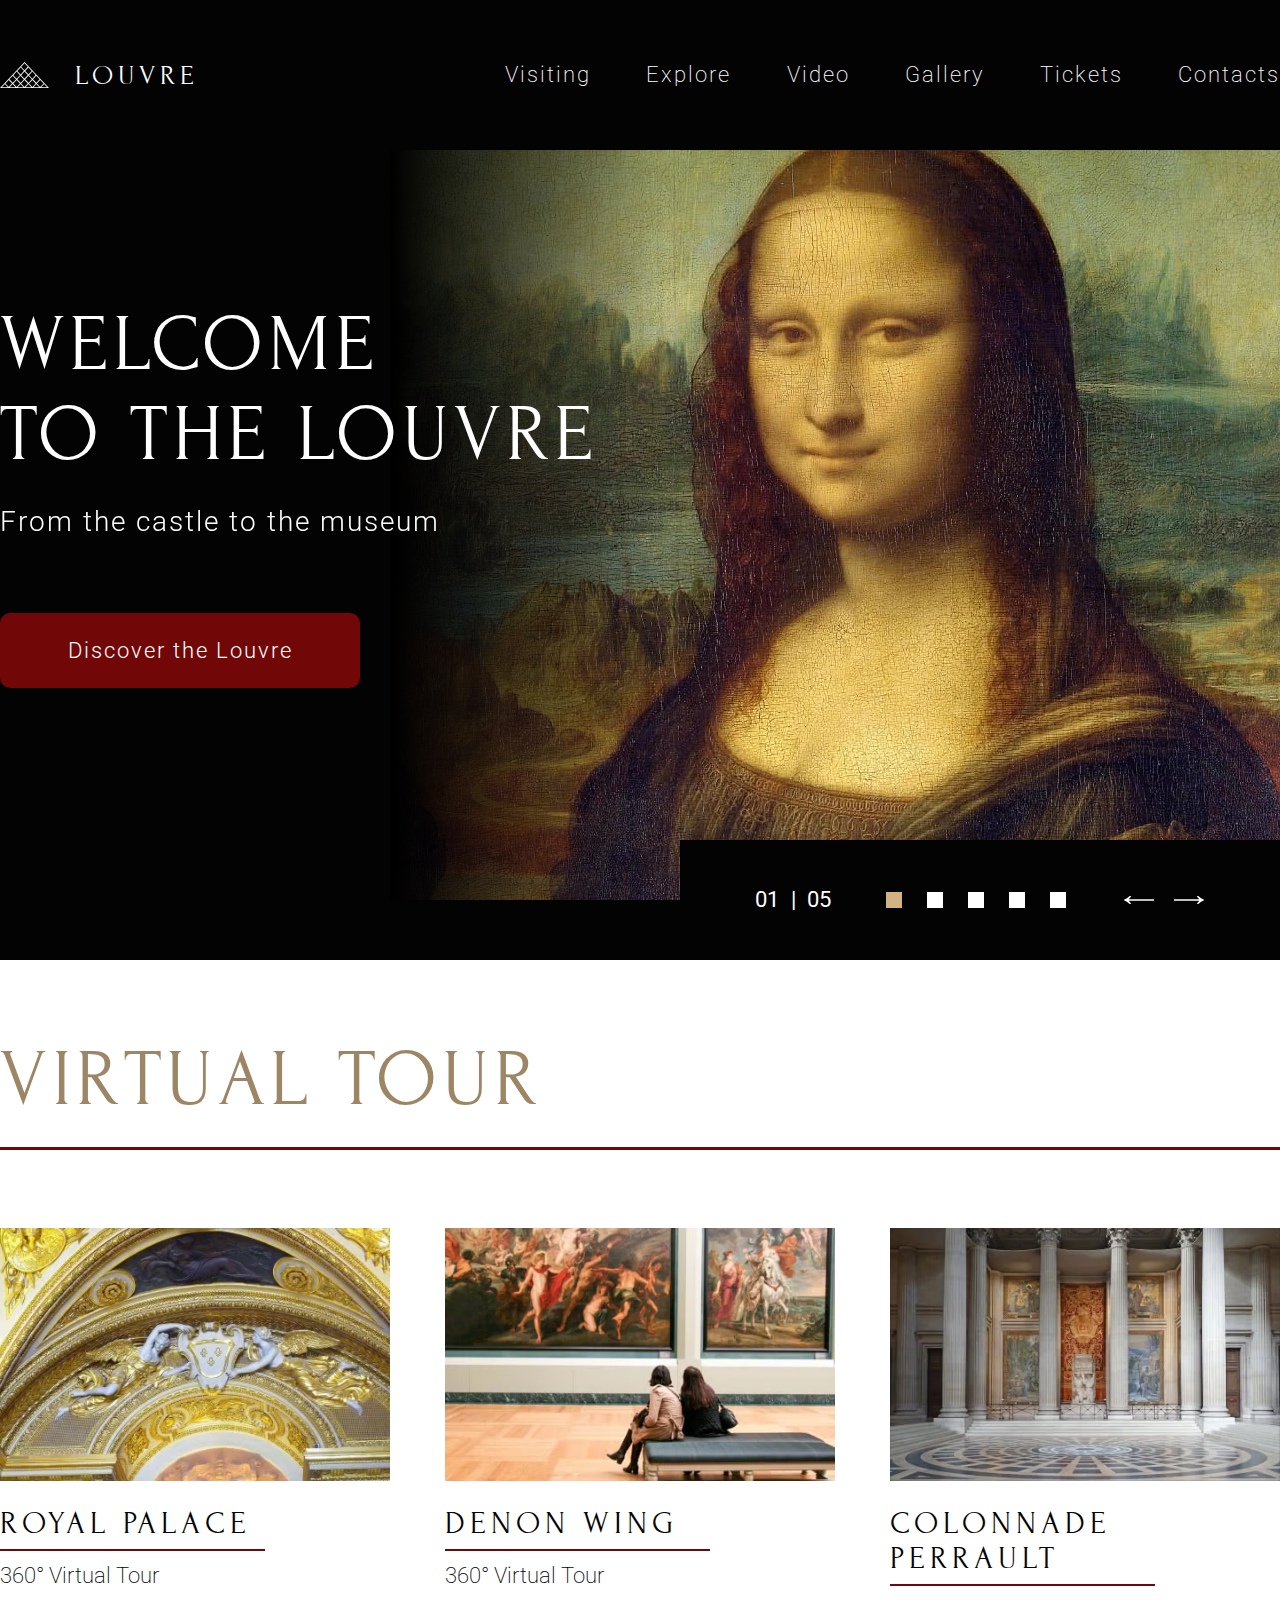
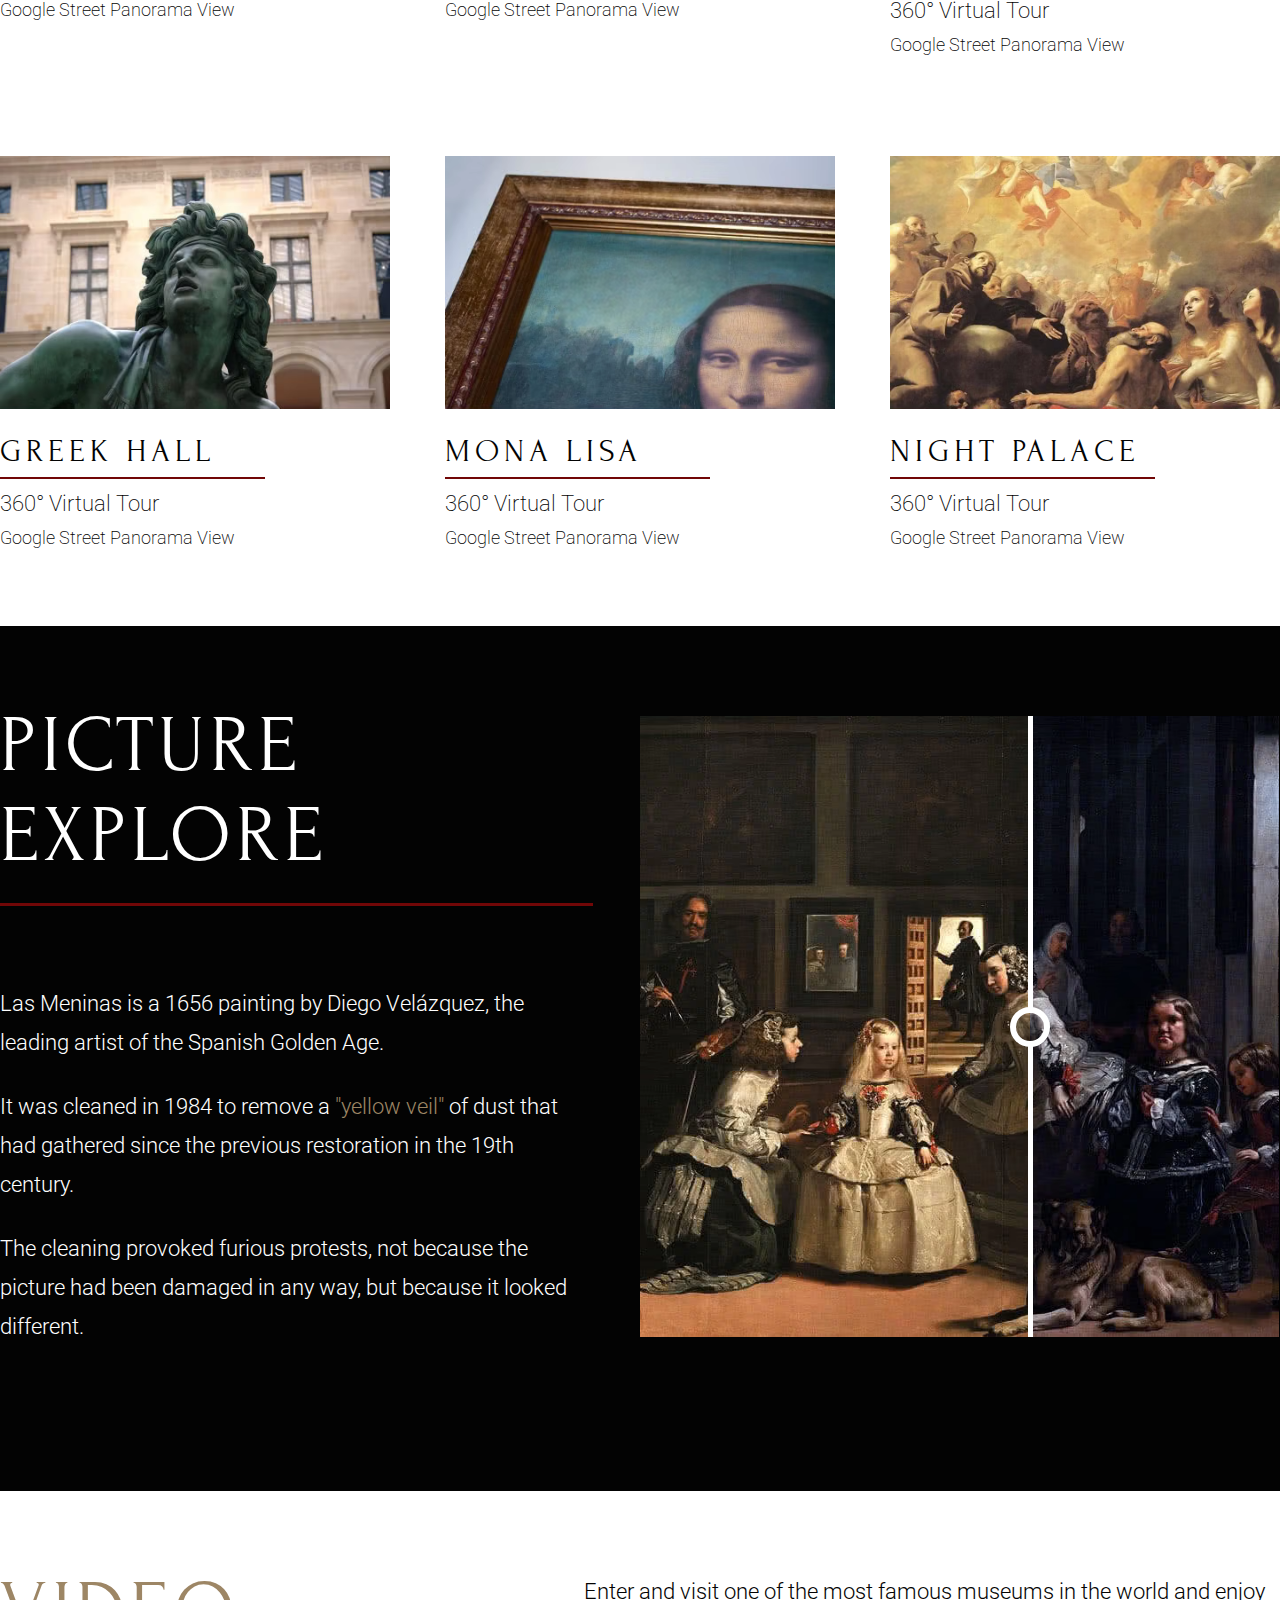
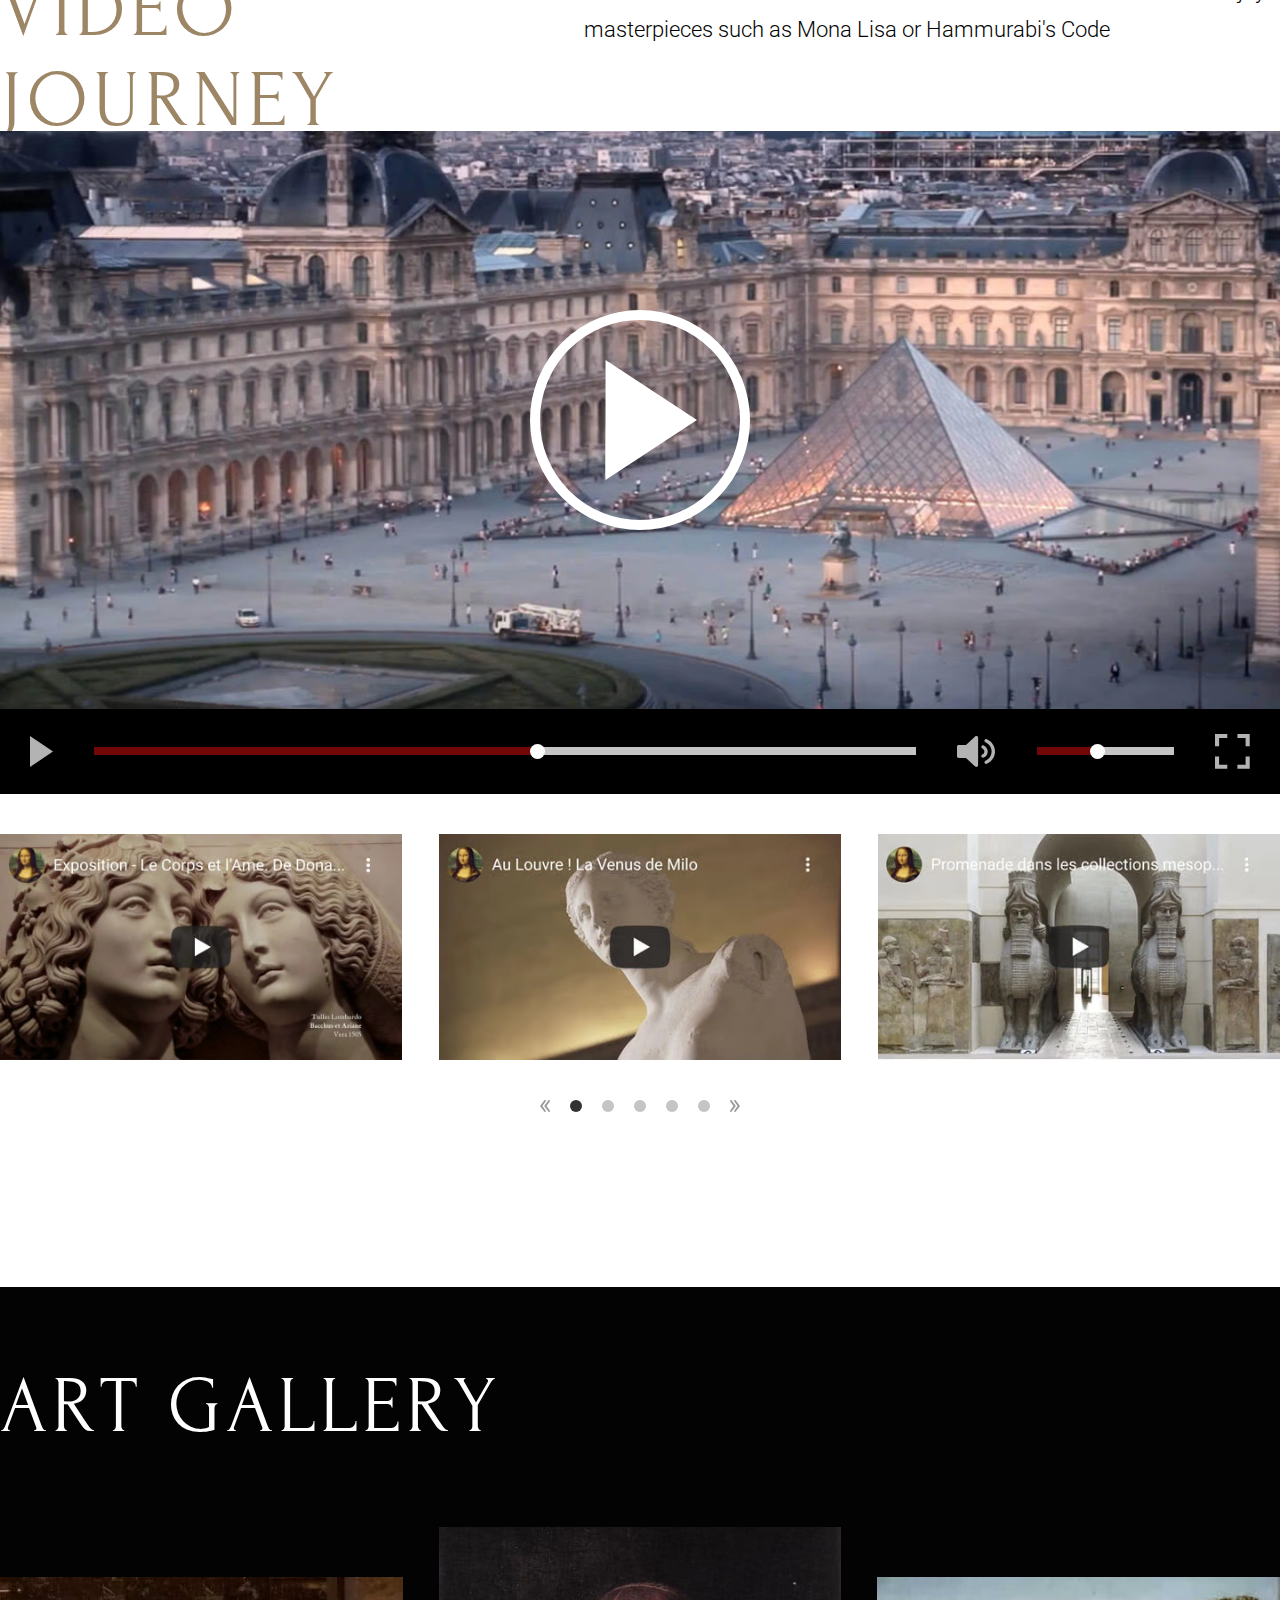
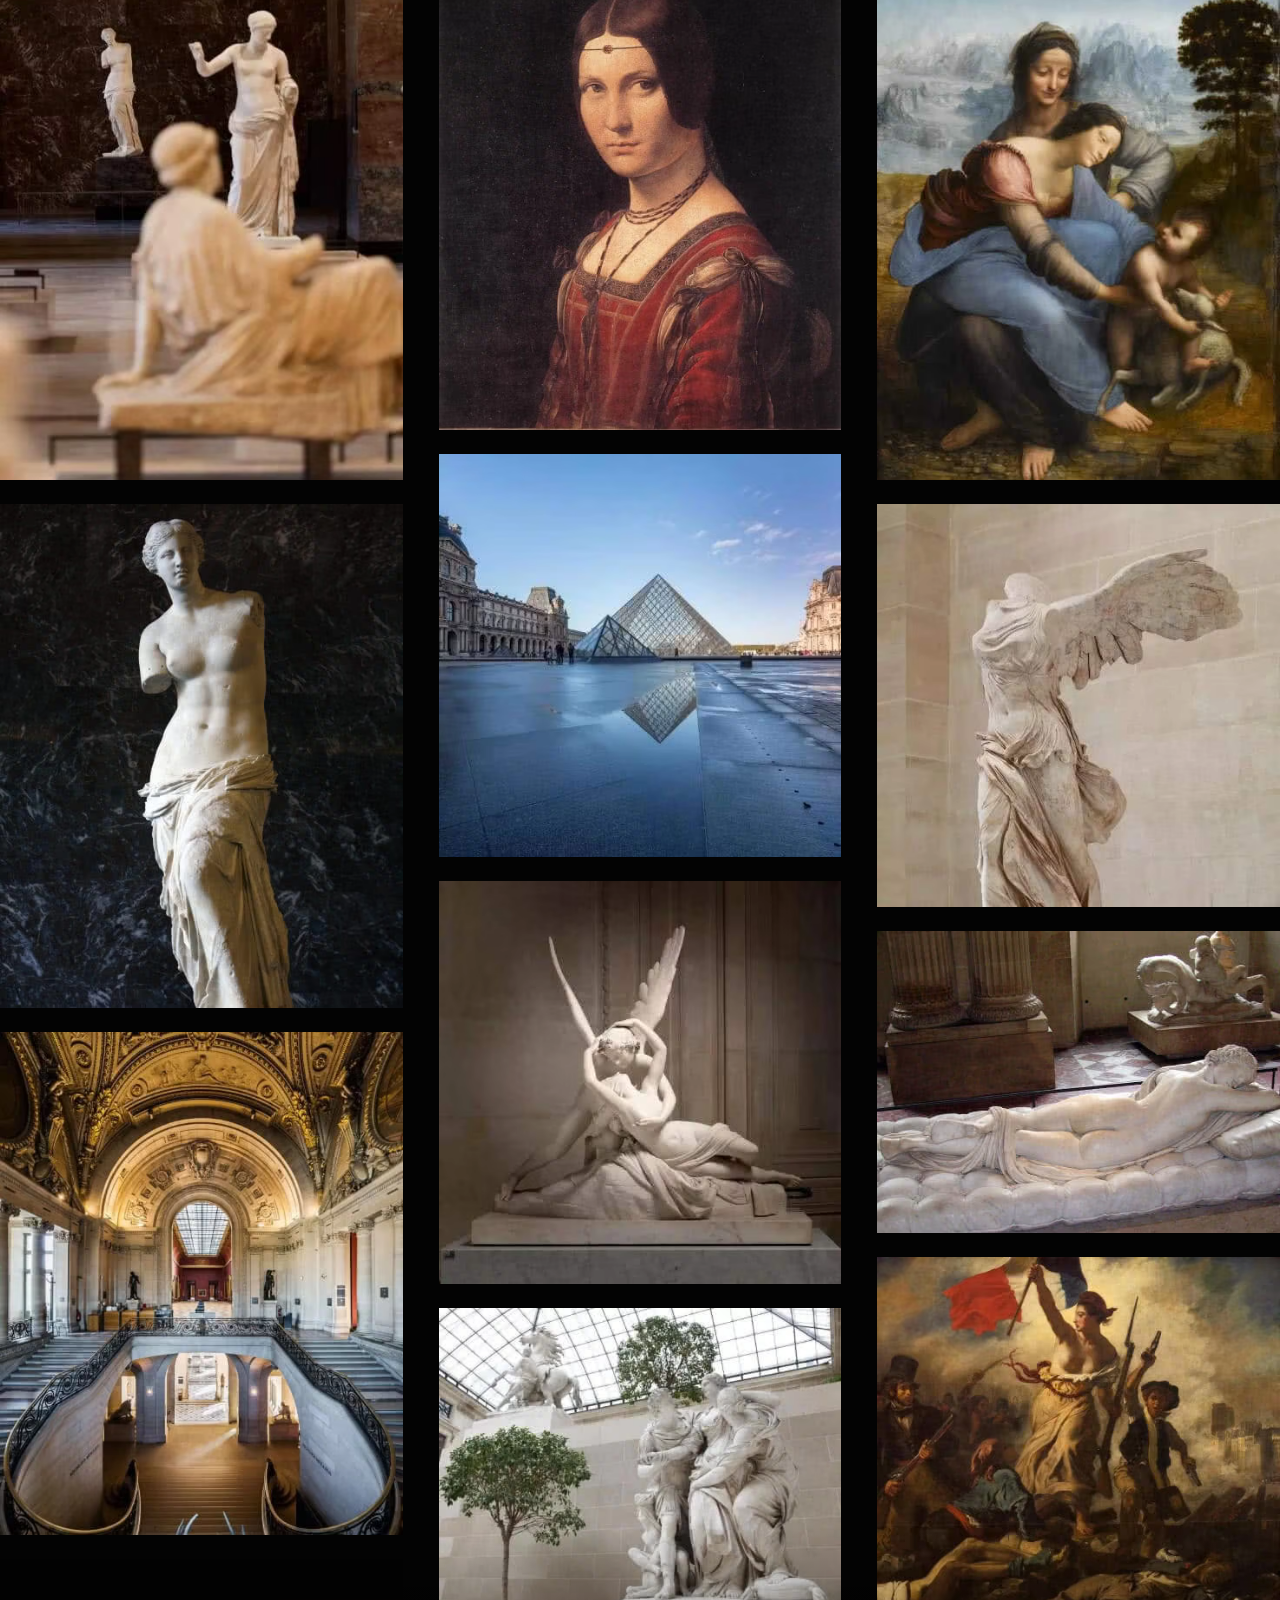
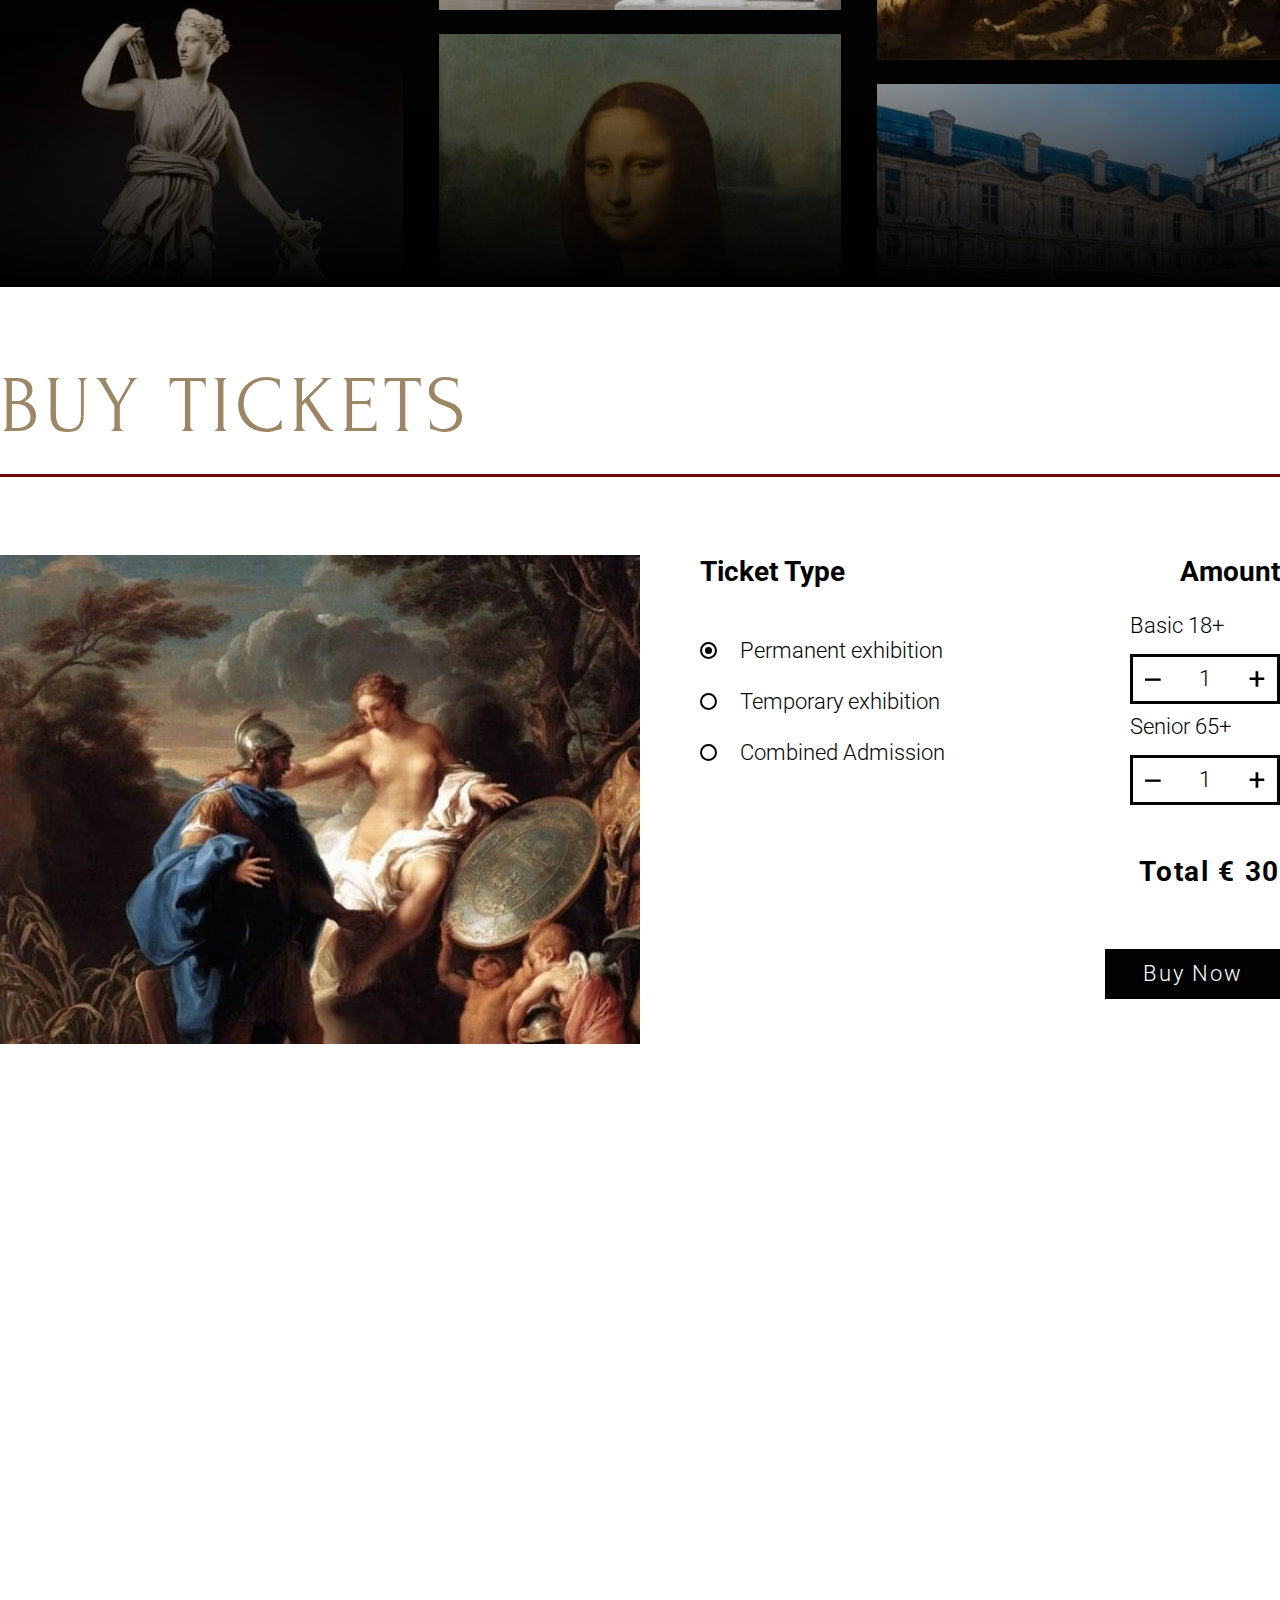
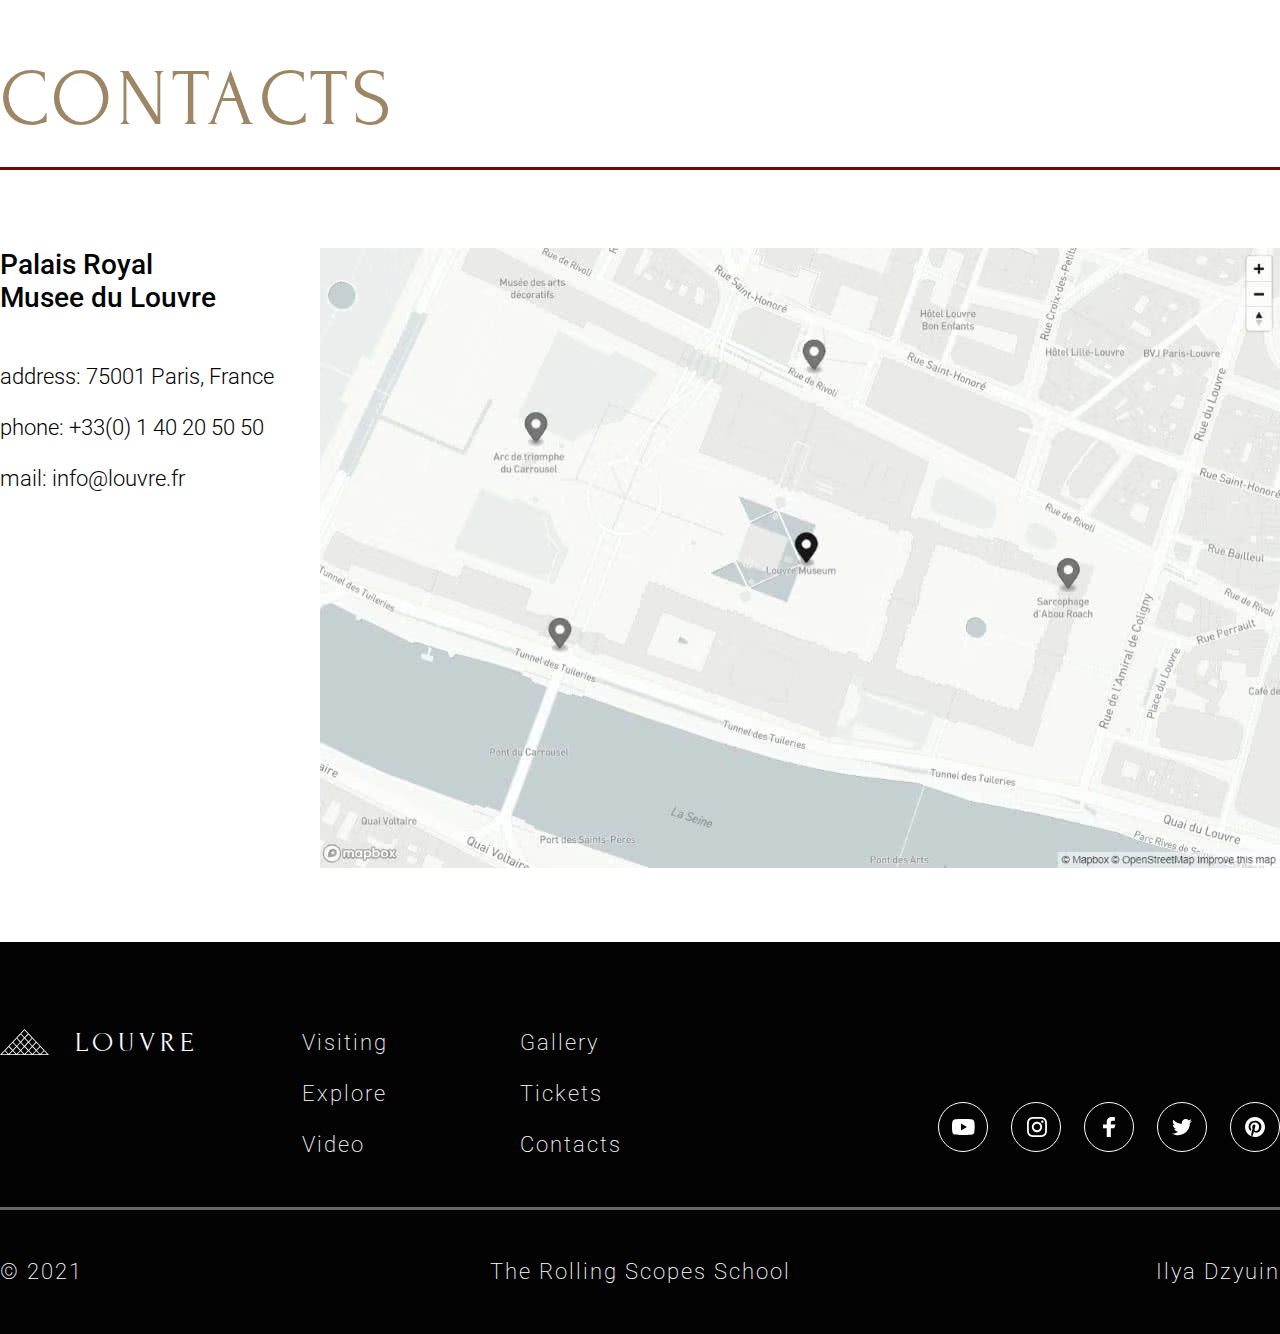
==== commit 9fb08c12: "fix: burger menu fix" ====
--- a/museum-adaptive/index.html
+++ b/museum-adaptive/index.html
@@ -25,18 +25,22 @@
 			</div>
 			<nav class="nav-header">
 				<ul class="nav-list-header">
-					<li class="nav-item nav-item-footer small-link-font"><a href="#visiting"
-							class="nav-link">Visiting</a></li>
-					<li class="nav-item nav-item-footer small-link-font"><a href="#explore" class="nav-link">Explore</a>
+					<li class="nav-item nav-item-header small-link-font"><a href="#visiting"
+							class="nav-link header-nav-link">Visiting</a></li>
+					<li class="nav-item nav-item-header small-link-font"><a href="#explore"
+							class="nav-link header-nav-link">Explore</a>
 					</li>
-					<li class="nav-item nav-item-footer small-link-font"><a href="#video" class="nav-link">Video</a>
+					<li class="nav-item nav-item-header small-link-font"><a href="#video"
+							class="nav-link header-nav-link">Video</a>
 					</li>
-					<li class="nav-item nav-item-footer small-link-font"><a href="#gallery" class="nav-link">Gallery</a>
+					<li class="nav-item nav-item-header small-link-font"><a href="#gallery"
+							class="nav-link header-nav-link">Gallery</a>
 					</li>
-					<li class="nav-item nav-item-footer small-link-font"><a href="#tickets" class="nav-link">Tickets</a>
+					<li class="nav-item nav-item-header small-link-font"><a href="#tickets"
+							class="nav-link header-nav-link">Tickets</a>
 					</li>
-					<li class="nav-item nav-item-footer small-link-font"><a href="#contacts"
-							class="nav-link">Contacts</a></li>
+					<li class="nav-item nav-item-header small-link-font"><a href="#contacts"
+							class="nav-link header-nav-link">Contacts</a></li>
 				</ul>
 			</nav>
 			<div class="menu-icon-container">
--- a/museum-adaptive/css/style.min.css
+++ b/museum-adaptive/css/style.min.css
@@ -1 +1 @@
-:root{--white:#ffffff;--dark:#030303;--gold:#9d8665;--activeGold:#7e6c51;--darkRed:#710707;--controls:#b3b3b3}html{scroll-behavior:smooth}body{margin:0;min-width:320px}body *{padding:0;margin:0;text-decoration:none;color:unset;display:block;position:relative}button,span{display:inline}ul{list-style:none}button{cursor:pointer;background-repeat:no-repeat;background-size:contain;background-color:transparent;border:none}input[type=number]::-webkit-inner-spin-button,input[type=number]::-webkit-outer-spin-button{opacity:1}.container{max-width:1440px;margin:0 auto}.logo-heading{font-family:Forum;color:var(--white);font-weight:400;font-size:28px;letter-spacing:5px;line-height:31px;text-transform:uppercase}.small-link-font{font-family:Roboto;font-weight:200;font-size:22px;line-height:26px;letter-spacing:2px;color:var(--white)}.nav-item{transition:color .3s}.nav-item:hover{color:var(--gold)}.nav-item:active{transition:unset;color:var(--activeGold)}.social-link{transition:filter .3s}.social-link:hover{filter:invert(54%) sepia(17%) saturate(617%) hue-rotate(356deg) brightness(97%) contrast(93%)}.social-link:active{transition:unset;filter:invert(45%) sepia(3%) saturate(4494%) hue-rotate(357deg) brightness(89%) contrast(72%)}.section{background-color:var(--dark)}.section-light{background-color:var(--white)}.section-title{padding-top:75px;margin-bottom:103px;font-family:Forum;font-style:normal;font-weight:400;font-size:80px;line-height:90px;letter-spacing:5px;text-transform:uppercase;color:var(--white)}.title-light-section{color:var(--gold)}.section-title::after{content:"";position:absolute;bottom:-25px;left:0;width:100%;height:3px;background-color:var(--darkRed)}.descr{font-family:Roboto;font-style:normal;font-weight:300;font-size:28px;line-height:33px;letter-spacing:2px;color:var(--white)}.descr-contacts{font-family:Roboto;font-style:normal;font-weight:300;font-size:22px;line-height:26px}.font-light-section{color:var(--dark)}.font-medium{font-family:Roboto;font-style:normal;font-weight:500;font-size:28px;line-height:33px;color:var(--dark)}.visiting-card-title{padding-top:25px;margin-bottom:22px;font-family:Forum;font-style:normal;font-weight:400;font-size:32px;line-height:35px;letter-spacing:5px;text-transform:uppercase;color:var(--dark)}.visiting-card-title::after{content:"";position:absolute;bottom:-10px;left:0;width:68%;height:2px;background-color:var(--darkRed);transition:width .4s}.visiting-card:hover .visiting-card-title::after{width:100%}.visiting-card-descr{font-family:Roboto;font-style:normal;text-transform:capitalize;font-weight:200;font-size:22px;line-height:26px;color:var(--dark)}.visiting-card-descr-2{padding-top:8px;font-size:18px}.explore-descr{font-family:Roboto;font-style:normal;font-weight:300;font-size:22px;line-height:39px;color:var(--white)}.video-descr{display:flex;align-items:center;width:720px;font-family:Roboto;font-style:normal;font-weight:300;font-size:22px;line-height:38px;color:var(--dark)}.tickets-bold-font{font-family:Roboto;font-style:normal;font-weight:700;font-size:28px;line-height:33px;color:var(--dark);padding-bottom:25px}.tickets-font{font-family:Roboto;font-style:normal;font-weight:300;font-size:22px;line-height:26px;color:var(--dark)}.header{background-color:var(--dark)}.header-container{height:150px;display:flex;justify-content:space-between;align-items:center}.nav-header{height:100%;width:775px;display:flex;align-items:center}.nav-list-header{width:100%;display:flex;justify-content:space-between;align-items:center}.logo{width:199px;display:flex;justify-content:space-between;align-items:center;padding-right:20px}.logo-img{height:26px;width:49px;background:url(../assets/svg/logo.svg) no-repeat;background-size:contain}.menu-icon-container{display:none;width:32px;height:18px;cursor:pointer}.menu-icon{top:50%;width:32px;height:2px;background-color:var(--white);transition:all .3s}.menu-icon::before{content:"";width:32px;height:2px;position:absolute;top:-8px;left:0;background-color:var(--white);transition:all .3s}.menu-icon::after{content:"";width:32px;height:2px;position:absolute;bottom:-8px;left:0;background-color:var(--white);transition:all .3s}.menu-icon-active{background-color:transparent}.menu-icon-active::before{top:0;transform:rotateZ(-45deg)}.menu-icon-active::after{bottom:0;transform:rotateZ(45deg)}@media (max-width:1024px){.logo{align-items:unset}.container{padding:0 20px}.header-container{height:130px}.nav-header{position:absolute;z-index:7;left:55px;top:100%;display:block;width:0}.nav-list-header{width:unset;position:absolute;left:0;padding-top:35px;justify-content:flex-start;align-items:start;flex-direction:column;gap:25px 25px;transform:translateX(-300%);transition:all .5s}.side-menu-active{transform:translateX(0)}.small-link-font{font-weight:300;font-size:20px;line-height:23px;letter-spacing:2px}.nav-item-footer::after{position:absolute;content:"";width:7px;height:100%;background:url(../assets/svg/menu-arrow.svg) no-repeat center;left:111.5px;top:0;transition:all .5s}.nav-item-footer:hover::after{filter:invert(60%) sepia(13%) saturate(918%) hue-rotate(356deg) brightness(88%) contrast(82%)}.menu-icon-container{display:block}.menu-active{opacity:0}}@media (max-width:768px){.header-container{height:110px}.welcome-menu-active{opacity:0}}@media (max-width:420px){.header-container{height:90px}.logo{width:140px;height:20px}.logo-img{width:29px;height:16px}.logo-heading{font-weight:400;font-size:16px;line-height:18px;letter-spacing:5px}}.welcome-container{z-index:0;height:810px;transition:all .5s}.welcome-title{z-index:6;width:598px;padding-top:150px;margin:unset;transition:all .3s}.welcome-title::after{display:none}.welcome-descr{z-index:6;margin-top:25px;transition:all .3s}.welcome-button{z-index:6;margin-top:75px;width:360px;height:75px;background-color:var(--darkRed);border-radius:10px;text-align:center;line-height:75px;font-size:22px;transition:all .3s}.welcome-button:hover{background-color:var(--gold)}.slider-container{width:69.5%;position:absolute;top:0;right:0;z-index:3}.slider-container::after{content:"";top:0;left:0;width:100%;height:100%;background:linear-gradient(90deg,#000 0,rgba(0,0,0,.5) 16.19%,rgba(0,0,0,0) 30.73%);z-index:4;position:absolute;right:0;pointer-events:none}.pagination-container{z-index:6;width:600px;height:120px;background-color:var(--dark);position:absolute;right:0;bottom:0;display:flex;align-items:center;justify-content:right}.swiper-pagination-bullet-active{transition:.4s}.pagination-container:hover .swiper-pagination-bullet-active{background:var(--activeGold)}.pag-arrow{width:32px;height:8px;background-repeat:no-repeat;background-position:center center;transition:filter .4s}.pag-arrow:hover{filter:invert(55%) sepia(12%) saturate(919%) hue-rotate(356deg) brightness(95%) contrast(93%)}.pag-left-arrow{margin-left:57px;background-image:url(../assets/svg/pag_left_arrow.svg)}.pag-right-arrow{margin-left:18px;margin-right:75px;background-image:url(../assets/svg/pag_right_arrow.svg)}.swiper-pagination{margin-left:55px}.swiper-pagination-fraction{color:var(--white);font-family:Roboto;font-style:normal;font-weight:400;font-size:22px;line-height:40px;display:flex;width:76px;justify-content:space-between}@media (max-width:1024px){.welcome-container{height:585px}.section-title{font-size:50px;line-height:90px;letter-spacing:5px}.descr{font-size:24px;line-height:28px;letter-spacing:2px}.welcome-title{padding-top:50px;margin-bottom:0!important}.welcome-button{width:300px;height:60px;margin-top:50px;line-height:60px;font-size:20px}.swiper{width:100%;height:100%}.welcome-slider-img{width:100%}.slider-container{width:700px;height:525px;top:0;right:20px}.pagination-container{right:20px;width:700px;height:124px}.swiper-pagination{width:160px;margin-left:45px}.swiper-pagination-fraction{width:71px;font-weight:400;font-size:20px;line-height:40px}.swiper-pagination-bullet{width:12px;height:12px}.pag-left-arrow{margin-left:45px}}@media (max-width:768px){.welcome-container{height:861px}.slider-container{width:100%;height:546px;position:relative;margin:0 auto;right:0}.slider-container::after{display:none}.section-title{font-weight:400;font-size:40px;line-height:60px;letter-spacing:5px}.descr{font-weight:300;font-size:20px;line-height:23px;letter-spacing:2px}.welcome-title{text-align:center;width:unset;padding-top:0!important}.welcome-descr{margin-top:27px;margin-bottom:47px;text-align:center}.welcome-button{display:none}.pagination-container{position:relative;height:100px;width:100%;justify-content:center;right:unset}.pag-right-arrow{margin-right:0}}@media (max-width:420px){.welcome-container{height:544px}.section-title{font-weight:400;font-size:28px;line-height:40px;letter-spacing:5px}.descr{font-weight:300;font-size:16px;line-height:19px;letter-spacing:2px}.slider-container{width:100%;height:285px}.pagination-container{height:80px;justify-content:center}.swiper-pagination-fraction{width:50px;font-weight:400;font-size:16px;line-height:40px}.swiper-pagination{width:75px;height:7px;margin:0 0 0 25px}.swiper-pagination-bullet{width:7px;height:7px}.pag-left-arrow{width:20px;background-size:auto;background-position-x:left;margin:0 0 0 25px}.pag-right-arrow{width:20px;background-size:auto;background-position-x:right;margin:0 0 0 15px}}.visiting{height:1266px}.visiting-cards-container{height:923px;display:flex;flex-wrap:wrap;justify-content:space-between;align-content:space-between}.visiting-card{width:30.5%}.visiting-card-img{width:100%}@media (max-width:1024px){.visiting{height:1433px}.section-title{padding-top:50px;margin-bottom:77px}.section-title::after{bottom:-15px}.visiting-cards-container{height:1153px;justify-content:space-evenly}.visiting-card{width:33.5%}.visiting-card-title{font-size:28px;line-height:31px;letter-spacing:3px}.visiting-card-title::after{width:46%}.visiting-card-descr{font-weight:200;font-size:20px;line-height:23px}.visiting-card-descr-2{font-size:16px;line-height:19px}}@media (max-width:768px){.visiting{height:1226px}.section-title{padding-top:40px;margin-bottom:67px}.section-title::after{bottom:-22px}.visiting-card{width:38%}.visiting-card-title{font-weight:400;font-size:22px;line-height:24px;letter-spacing:3px}.visiting-card-title::after{width:54%}.visiting-card-descr{font-weight:200;font-size:18px;line-height:21px}.visiting-card-descr-2{font-weight:200;font-size:16px;line-height:19px}.visiting-cards-container{height:980px}.visiting-title{margin-bottom:60px}}@media (max-width:420px){.visiting{height:2153px}.visiting-card{width:74%}.visiting-card-title{font-weight:400;font-size:18px;line-height:20px;letter-spacing:5px}.visiting-card-descr{font-weight:200;font-size:16px;line-height:19px}.visiting-cards-container{height:1970px}}.explore-container{height:865px;display:flex;justify-content:space-between}.img-compare-container{margin-top:90px;margin-bottom:75px;width:50%;overflow:hidden}.img-compare{position:absolute;width:100%;height:100%;overflow:hidden}.img-compare img{height:100%;vertical-align:middle}.img-compare-slider{position:absolute;z-index:7;cursor:ew-resize;width:28px;height:28px;border-radius:50%;border:6px solid #fff;background-color:transparent}.img-compare-slider::after,.img-compare-slider::before{content:"";position:absolute;background-color:#fff;height:350px;width:5px;left:calc(50% - 2.5px)}.img-compare-slider::before{top:-350px}.img-compare-slider::after{top:100%}.explore-text{width:46.3%}.explore-descr{padding-top:25px}.explore-descr-first{padding:0}.explore-descr-highlight{display:inline;color:var(--gold)}@media (max-width:1024px){.explore-container{height:1149px;flex-direction:column;justify-content:flex-start;align-content:center}.explore-descr{font-weight:300;font-size:20px;line-height:38px;padding:0}.explore-descr:last-child{display:none}.explore-text{width:100%}.img-compare-container{width:calc(100% - 264px);margin:62px auto}}@media (max-width:768px){.explore-container{height:908px}.explore-descr{display:none}.explore-title{margin-bottom:60px}.img-compare-container{margin:0 auto;width:100%}}@media (max-width:420px){.explore-container{height:551px}.img-compare-slider{width:14px;height:14px;border:3px solid #fff}.img-compare-slider::after,.img-compare-slider::before{width:1px;left:calc(50% - 1px)}}.video-container{height:1396px}.video-container h2:after{display:none}.video-container h2{padding-top:0}.video-heading-container{height:90px;padding-top:75px;display:flex;justify-content:space-between}.video-player{margin-top:75px}.video-player-img{width:100%}.play-big-button{position:absolute;cursor:pointer;width:220px;height:220px;left:calc(50% - 110px);top:calc(50% - 110px);border:10px solid #fff;border-radius:50%;background:url(../assets/svg/video-controls/controls/play-big.svg) no-repeat 60% center}.play-big-button:hover{filter:invert(30%) sepia(99%) saturate(7306%) hue-rotate(349deg) brightness(85%) contrast(118%)}.video-controls{height:85px;background-color:#000;display:flex;justify-content:space-between;align-items:center;padding:0 30px}.video-button:hover{filter:brightness(100)}.play-button{width:23px;background:url(../assets/svg/video-controls/controls/play.svg) no-repeat center}.volume-toggle{width:38px;background:url(../assets/svg/video-controls/controls/volume.svg) no-repeat center}.fs-button{width:35px;background:url(../assets/svg/video-controls/controls/fullscreen.svg) no-repeat center}.video-button{height:100%;background-size:contain}.video-progress{height:8px;cursor:pointer;transition:background 450ms ease-in;-webkit-appearance:none}.video-progress::-webkit-slider-thumb{width:15px;height:15px;border-radius:50%;-webkit-appearance:none;background:var(--white)}.video-time-progress{width:67.32%;background:linear-gradient(to right,#710707 0,#710707 54%,#c4c4c4 54%,#c4c4c4 100%)}.video-volume-progress{background:linear-gradient(to right,#710707 0,#710707 44%,#c4c4c4 44%,#c4c4c4 100%);width:11.23%}.video-slider-previews{padding-top:40px;display:flex;justify-content:space-between;align-items:center}.video-slider-preview{width:31.4%}.video-slider-pagination{margin:0 auto;width:200px;padding:40px;display:flex;justify-content:space-between;align-items:center}.video-slider-button{width:10px;height:12px}.video-slider-button:hover{filter:brightness(0) saturate(100%) invert(7%) sepia(63%) saturate(5773%) hue-rotate(358deg) brightness(105%) contrast(97%)}.video-slider-button-prev{background-image:url(../assets/svg/video-controls/slider/video-slider-left.svg)}.video-slider-button-next{background-image:url(../assets/svg/video-controls/slider/video-slider-right.svg)}.video-slider-pagination:hover .first-bullet{background-color:var(--darkRed)}.video-slider-bullet{height:12px;width:12px;border-radius:50%;background-color:#c4c4c4}.first-bullet{background-color:#333}@media (max-width:1024px){.video-container{height:1001px}.video-heading-container{height:175px;padding-top:0}.video-title{margin:0;margin-top:55px;margin-bottom:35px}.video-descr{display:none}.video-player{margin:0}.play-big-button{width:152px;height:152px;left:calc(50% - 76px);top:calc(50% - 76px);border:5px solid #fff;background-size:63px 83px}.video-controls{height:60px;padding:0 40px}.video-time-progress{width:62.39%;height:5px}.video-volume-progress{width:15.82%;height:5px}.video-progress::-webkit-slider-thumb{width:13px;height:13px}.play-button{width:23px;height:100%}.volume-toggle{width:26px;height:20px}.fs-button{width:26px;height:26px}.video-slider-preview{width:30.5%}}@media (max-width:768px){.video-container{height:837px}.video-heading-container{height:120px}.video-title{margin-top:40px}.play-big-button{width:80px;height:80px;left:calc(50% - 40px);top:calc(50% - 40px);border:3px solid #fff;background-size:33px 44px}.video-controls{height:53px;padding:0 30px;margin-top:5px}.video-time-progress{position:absolute;width:100%;top:-5px;left:0}.video-volume-progress{width:72.75%}.video-slider-preview:last-child{display:none}.video-slider-previews{padding-top:20px}.video-slider-preview{width:48.6%}.video-slider-pagination{width:190px;padding-top:20px}.video-slider-bullet{width:10px;height:10px}}@media (max-width:550px){.video-controls{padding:0 20px}}@media (max-width:420px){.video-container{height:551px}.video-heading-container{height:96px}.play-big-button{width:50px;height:50px;left:calc(50% - 25px);top:calc(50% - 25px);border:2px solid #fff;background-size:21px 27px}.video-controls{height:50px;padding:0 20px;margin-top:4px}.video-progress{height:4px}.video-progress::-webkit-slider-thumb{width:10px;height:10px}.video-time-progress{position:absolute;top:-4px;left:0}.play-button{width:14px;height:18px}.volume-toggle{width:18px;height:14px}.fs-button{width:18px;height:18px}.video-volume-progress{width:58.82%}.video-slider-previews{padding-top:40px}.video-slider-preview{width:47.5%}.video-slider-pagination{width:174px;padding-top:40px}.video-slider-bullet{width:8px;height:8px}.video-slider-button{width:7px;height:8px}}.gallery-container{height:2200px;overflow:hidden}.gallery-container h2{margin-bottom:75px}.gallery-container h2::after{display:none}.gallery-img-container{height:3000px;display:flex;flex-direction:column;flex-wrap:wrap;gap:24px 18px}.gallery-container::after{position:absolute;content:"";bottom:0;width:100%;height:360px;background:linear-gradient(180deg,rgba(0,0,0,0) 0,#000 100%)}.gallery-img-container>img{width:calc((100% - 72px)/ 3)}.spacer{position:static;width:0;height:100%}.gallery-img-container>img:nth-child(1),.gallery-img-container>img:nth-child(13){padding-top:50px}@media (max-width:1024px){.gallery-container{height:1460px}.gallery-container h2{margin-bottom:55px}}@media (max-width:768px){.gallery-container{height:1220px}.gallery-container h2{margin-bottom:40px}.gallery-img-container{gap:24px 12px}.gallery-img-container>img{width:calc((100% - 24px)/ 2)}.spacer:last-child{display:none}}@media (max-width:420px){.gallery-container{height:757px}}.tickets-container{height:893px}.tickets-inner-flex{display:flex}.tickets-img{object-fit:cover;width:50%}.tickets-type-choise{width:270px;padding-left:60px}.tickets-amount-choise{margin-left:auto}.radio-button{padding-top:25px}.radio-label{padding-left:40px;cursor:pointer}.radio-input{opacity:0;position:absolute;z-index:7;width:20px;height:20px}.radio-label::before{content:"";position:absolute;width:17px;height:24px;left:0;background:url(../assets/svg/tickets/radio-circle.svg) no-repeat center center}.radio-label::after{content:"";position:absolute;width:17px;height:24px;left:0;opacity:0;background:url(../assets/svg/tickets/radio-checked.svg) no-repeat center center;transition:opacity .4s}.radio-input:checked~.radio-label::after{opacity:1}.tickets-amount{width:150px;margin-left:auto}.tickets-amount-header{text-align:right}.tickets-amount>.tickets-font{text-align:left}.basic-ticket-amount,.senior-ticket-amount{margin-top:15px;margin-bottom:10px;height:44px;display:flex;align-items:center;border:3px solid var(--dark)}.amount-change{width:16px;height:16px;margin:14px 12px;background-repeat:no-repeat;background-position:center center;top:0;transition:.1s ease-in-out}.amount-change:hover{width:30px;height:30px;margin:6px 6px;filter:invert(13%) sepia(23%) saturate(7100%) hue-rotate(345deg) brightness(94%) contrast(110%)}.amount-minus{position:absolute;left:0;background-image:url(../assets/svg/tickets/–.svg)}.amount-plus{position:absolute;right:0;background-image:url(../assets/svg/tickets/+.svg)}.amount{display:block;width:100%;line-height:46px;text-align:center;pointer-events:none}.input-number{display:none}.price{text-align:right;margin-top:50px;letter-spacing:1.65px}.buy-now{margin-top:36px;width:175px;height:50px;letter-spacing:2px;color:var(--white);background-color:var(--dark);transition:.4s}.buy-now:hover{background-color:var(--gold);color:var(--dark)}@media (max-width:1024px){.tickets-container{height:718px}.tickets-type-choise{display:none}.tickets-inner-flex{justify-content:space-between}.tickets-img{object-fit:cover;width:71%;height:440px}.tickets-amount-choise{width:175px;margin-right:29px}.tickets-amount-header{text-align:left}.tickets-bold-font{padding-bottom:0}.tickets-descr{padding-top:29px}.basic-ticket-amount,.senior-ticket-amount{margin-top:10px;margin-bottom:0}.tickets-amount{width:100%}.price{display:flex;justify-content:space-between;padding-left:0;margin-top:25px;margin-right:10px}.buy-now{position:absolute;margin:0;right:0;bottom:0}}@media (max-width:768px){.tickets-container{height:633px}.tickets-title{margin-bottom:62px}.tickets-img{width:61%;height:340px}.tickets-inner-flex{height:430px}.tickets-amount-choise{margin-right:49px}.tickets-descr{padding-top:25px}.tickets-descr:first-child{padding-top:40px}.price{margin-top:39px}}@media (max-width:650px){.tickets-amount-choise{margin-right:0}.tickets-img{width:calc(61% - 35px);height:100%}}@media (max-width:420px){.tickets-container{height:759px}.tickets-img{width:100%;height:160px}.tickets-inner-flex{flex-direction:column;align-items:center}.tickets-amount{height:355px}.tickets-amount-choise{margin:0}.tickets-bold-font{font-weight:700;font-size:16px;line-height:19px}.tickets-font{font-weight:300;font-size:16px;line-height:19px}.amount{font-weight:300;font-size:22px;line-height:26px}.tickets-amount-header{text-align:center;padding-top:40px}.tickets-descr{padding-top:20px}.tickets-descr:first-child{padding-top:20px}.basic-ticket-amount,.senior-ticket-amount{margin-top:13px}.price{display:block;text-align:center;margin-top:42px;padding:0;letter-spacing:0}}.parallax{height:400px;width:100%;background-position:center;background-image:url(../assets/img/parallax.avif);background-size:cover;background-attachment:fixed}@media (max-width:768px){.parallax{height:300px}}.contacts-container{height:962px}.contacts-content{display:flex;justify-content:space-between}.contacts-item{padding-top:25px}.contacts-item:first-child{padding-top:50px}.contacts-map-container{width:960px;height:620px;background:url(../assets/img/contacts-map.avif) no-repeat;background-size:contain}@media (max-width:1024px){.contacts-container{height:734px}.contacts-map-container{width:694px;height:454px}.font-medium{font-weight:500;font-size:24px;line-height:28px}.descr-contacts{font-weight:300;font-size:20px;line-height:23px}.contacts-item{padding-top:15px}.contacts-item:first-child{padding-top:35px}}@media (max-width:768px){.contacts-container{height:925px}.contacts-content{flex-wrap:wrap}.contacts-title{margin-bottom:65px}.font-medium{font-weight:500;font-size:20px;line-height:23px}.descr-contacts{font-weight:300;font-size:18px;line-height:21px}.contacts-item:first-child{padding-top:0}.contacts-list{padding:40px 0}.contacts-map-container{width:100%;height:476px}}@media (max-width:420px){.contacts-container{height:636px}.font-medium{font-weight:500;font-size:16px;line-height:19px}.descr-contacts{font-weight:300;font-size:16px;line-height:19px}.contacts-map-container{width:100%;height:248px}}.popup-buy-tickets{position:fixed;width:100%;height:100%;background-color:rgba(0,0,0,.8);top:0;left:0;opacity:0;visibility:hidden;transition:all .7s;overflow-x:auto}.popup-overlay{width:100%;height:100%;position:absolute;top:0;left:0}.popup-buy-tickets:target{opacity:1;visibility:visible}.tickets:target .popup-content{transform:translate(-100%,0);opacity:0}.popup-buy-tickets:target .popup-content{transform:translate(0,0);opacity:1}.popup-container{min-height:100vh;min-width:100%;display:flex;align-items:center;justify-content:center}.popup-content{width:1440px;height:845px;background-color:var(--white);color:#000;opacity:0;transition:all .6s;transform:translate(-100%,0);z-index:10}.popup-close{width:25px;height:25px;background:url(../assets/svg/popup/popup-close.svg) no-repeat center center;position:absolute;right:30px;top:30px}.popup{top:91px;left:235px;width:970px;height:663px;display:flex;justify-content:space-between}.popup-logo{width:85px;height:41px;background:url(../assets/svg/popup/popup-logo.svg) no-repeat center}.booking-tickets{width:400px}.booking-tickets>h3{font-family:Forum;font-style:normal;font-weight:400;font-size:50px;line-height:55px;text-transform:uppercase;color:#9d8665}.booking-tickets>h4{font-family:Roboto;font-style:normal;font-weight:400;font-size:18px;line-height:21px;color:#710707;padding-top:15px}.booking-tickets>h4::after{content:"";position:absolute;bottom:-10px;left:0;width:100%;height:3px;background-color:var(--darkRed)}.popup-inputs{display:flex;flex-direction:column;gap:18px 0}.date-time{display:flex;justify-content:space-between}.tickets-date,.tickets-time{width:188px;height:45px;margin-top:70px;border-radius:0;border:1px solid}.tickets-input{width:100%;height:45px;border-radius:0;border:1px solid;font-family:Roboto;font-style:normal;font-weight:400;font-size:18px;line-height:21px;color:#030303}.entry-tickets{height:110px;padding:10px 15px 15px 15px;border:1px solid}.entry-tickets>h4{font-family:Forum;font-style:normal;font-weight:400;font-size:18px;line-height:20px;text-transform:capitalize;color:#9d8665}.entry-tickets>h4::after{content:"";position:absolute;bottom:-7px;left:0;width:100%;height:2px;background-color:var(--darkRed)}.entry-counter{height:25px;margin-top:22px;display:flex;justify-content:space-between;align-items:center}.senior-counter{margin-top:18px}.amount-popup,.entry-counter>p{font-family:Roboto;font-style:normal;font-weight:400;font-size:18px;line-height:21px;color:#030303}.basic-ticket-amount-popup,.senior-ticket-amount-popup{width:105px;height:25px;border:1px solid}.basic-ticket-popup-change,.senior-ticket-popup-change{width:35px;height:25px;position:absolute}.basic-ticket-minus-popup,.senior-ticket-minus-popup{left:0;background:#000 url(../assets/svg/popup/-popup.svg) no-repeat center center}.basic-ticket-plus-popup,.senior-ticket-plus-popup{right:0;background:#000 url(../assets/svg/popup/+popup.svg) no-repeat center center}.amount-popup{position:absolute;width:100%;line-height:25px;text-align:center;pointer-events:none}.payment{width:470px;height:611px;padding:25px 28px 25px 28px;border:1px solid var(--dark)}.payment-heading{height:151px;width:100%;display:flex;justify-content:space-between}.payment-heading-text>h4{font-family:Roboto;font-style:normal;font-weight:500;font-size:32px;line-height:37px;color:#272727}.payment-heading-text>h5{font-family:Roboto;font-style:normal;font-weight:500;font-size:22px;line-height:29px;color:#740c11;opacity:.9;padding-bottom:5px}.payment-heading-text>p{padding-top:6px;padding-left:32px;font-family:Roboto;font-style:normal;font-weight:300;font-size:18px;line-height:21px;color:#030303}.day::after{content:"";position:absolute;height:18px;width:18px;left:0;bottom:2px;background:url(../assets/svg/popup/date.svg) no-repeat center center}.time::after{content:"";position:absolute;height:18px;width:18px;left:0;bottom:2px;background:url(../assets/svg/popup/Time.svg) no-repeat center center}.temp::after{content:"";position:absolute;height:18px;width:18px;left:0;bottom:2px;background:url(../assets/svg/popup/ok.svg) no-repeat center center}.summary-container{width:100%;height:117px;margin-top:22px}.summary{display:flex;justify-content:space-between}.basic-summary>p,.senior-summary>p{font-family:Roboto;font-style:normal;font-weight:400;font-size:22px;line-height:26px;color:#030303}.senior-summary{margin-top:5px}.senior-summary::after{content:"";position:absolute;bottom:-10px;left:0;width:100%;height:2px;background-color:var(--darkRed)}.total-summary{margin-top:21px}.total-summary>p{font-family:Roboto;font-style:normal;font-weight:400;font-size:32px;line-height:37px;color:#030303}.summary-basic-amount{position:absolute;height:20px;width:32px;left:0;bottom:4px;text-align:center;font-family:Roboto;font-style:normal;font-weight:400;font-size:18px;line-height:21px;color:#a4a4a3;background:url(../assets/svg/popup/popup-summary-frame.svg) no-repeat center center}.summary-senior-amount{position:absolute;height:20px;width:32px;left:0;bottom:4px;text-align:center;font-family:Roboto;font-style:normal;font-weight:400;font-size:18px;line-height:21px;color:#a4a4a3;background:url(../assets/svg/popup/popup-summary-frame.svg) no-repeat center center}.pay-card{width:470px;height:241px;margin-top:10px}.card-top-side{width:320px;height:181px;padding:15px 20px;z-index:7;position:absolute;top:0;left:0;background-color:#bcbcbc;border-radius:5px}.card-visa-label{position:absolute;width:55px;height:16px;background-image:url(../assets/svg/popup/Visa.svg);top:34px;right:20px}.card-mastercard-label{position:absolute;width:53px;height:32px;top:65px;right:20px;background-image:url(../assets/svg/popup/Mastercard.svg)}.card-number-input{width:195px}.card-top-side>p:nth-child(3),.card-top-side>p:nth-child(5){padding-top:10px}.card-date-input-block{width:215px;display:flex;justify-content:space-between}.card-input-month,.card-input-year{width:80px}.card-input-cardholdrer{width:calc(100% - 20px);text-transform:uppercase}.card-back-side{width:360px;height:211px;z-index:6;position:absolute;right:0;bottom:0;background-color:#939393;border-radius:5px}.black-stripe{top:25px;height:45px;background-color:#161615}.card-text-font{font-family:Roboto;font-style:normal;font-weight:400;font-size:12px;line-height:14px;color:#161615}.card-cvv{top:40px;left:274px}.card-input{height:15px;border:none;padding:10px;margin-top:5px}.card-cvv-input{width:55px;top:40px;left:265px}.card-cvv-descr{top:45px;left:276px;font-family:Roboto;font-style:normal;font-weight:400;font-size:10px;line-height:12px;color:#161615}.popup-buy-button{width:220px;height:45px;position:absolute;right:28px;bottom:25px;text-align:center;color:var(--white);background-color:var(--darkRed);font-family:Roboto;font-weight:400;font-size:22px;line-height:45px}.payment-img{width:150px;height:120px}@media (max-width:1024px){.popup-content{width:1024px}.popup{left:27px}}@media (max-width:768px){.popup-content{width:590px;height:1479px}.popup{flex-direction:column;gap:51px 0}.booking-tickets{width:530px}.tickets-date,.tickets-time{width:251px;margin-top:50px}.payment{width:500px;height:615px;padding:25px 15px}.card-back-side{left:140px}.popup-buy-button{position:relative;margin-top:50px;left:280px}}@media (max-width:420px){.popup-content{width:100%;height:1754px}.popup{gap:51px 0;height:1624px}.popup-close{right:40px;top:40px}.booking-tickets{width:360px}.booking-tickets>h3{font-size:32px;line-height:35px}.date-time{display:block;margin-top:50px}.tickets-date,.tickets-time{width:100%;margin-top:0}.tickets-time{margin-top:20px}.payment{width:330px;height:885px;padding:25px 15px}.payment-img{width:120px;height:96px}.senior-summary::after{bottom:-13px}.total-summary{margin-top:23px}.card-back-side,.card-top-side{position:relative;width:290px}.card-back-side{margin-top:25px;left:0;width:calc(100% - 140px)}.card-top-side{margin-top:15px}.card-cvv{font-size:13px;left:244px}.card-cvv-input{left:235px}.card-cvv-descr{line-height:11px;left:246px}.popup-buy-button{left:calc(100% - 220px);bottom:-193px}}.footer{background-color:var(--dark);height:265px;border-bottom:solid #666}.footer-container{height:135px;position:relative;top:75px;display:flex;justify-content:space-between}.footer-logo{align-self:flex-start;height:50px}.nav-footer{width:25%;max-height:128px;margin-right:18.26%}.nav-list-footer{margin-top:13px;width:100%;height:100%;display:flex;flex-direction:column;align-content:space-between;flex-wrap:wrap;gap:25px 0}.social{align-self:flex-end}.social-list{width:100%;display:flex;justify-content:space-between}.social-item{padding-right:23px}.social-item:last-child{padding-right:0}.youtube{background:url(../assets/svg/social_youtube.svg)}.insta{background:url(../assets/svg/social_instagram.svg)}.facebook{background:url(../assets/svg/social_facebook.svg)}.twitter{background:url(../assets/svg/social_twitter.svg)}.pinterest{background:url(../assets/svg/social_pinterest.svg)}.social-link{width:48px;height:48px;background-repeat:no-repeat;background-position:center;border-radius:50%;border:solid 1px var(--white)}@media (max-width:1024px){.footer{height:243px}.footer-container{top:60px}.small-link-font{font-weight:200;font-size:22px;line-height:25px;letter-spacing:2px}.nav-footer{margin-right:7.5%;width:31.5%}.nav-list-footer{margin-top:5px}}@media (max-width:768px){.footer{height:308px;border-width:1px}.footer-container{top:50px;align-items:flex-end;gap:51px 0;flex-wrap:wrap}.nav-footer{margin-top:5px;margin-right:12.23%;padding:0;width:47.16%;height:115px}.small-link-font{font-weight:200;font-size:18px;line-height:21px;letter-spacing:2px}.social{margin-left:40.66%}}@media (max-width:600px){.nav-footer{padding:0;width:100%;height:68px}.footer-container{gap:40px 0}.social{margin:0 auto}.nav-footer{margin:0 auto}.nav-list-footer{margin-top:0}.nav-item{padding:0}}@media (max-width:420px){.footer{height:296px;border-width:1px}.footer-container{top:41px}.footer-logo{height:unset;width:133px}.small-link-font{font-weight:200;font-size:16px;line-height:19px;letter-spacing:2px}.social-list{justify-content:center}.social-item{padding-right:4px}}.footer-rss{background-color:var(--dark);height:124px}.footer-rss-container{height:100%;display:flex;align-items:center}.footer-rss-link{position:absolute;text-align:center;width:100%}.footer-rss-list{width:100%;display:flex;justify-content:space-between}@media (max-width:768px){.footer-rss{height:102px}.footer-rss-font{font-weight:200;font-size:22px;line-height:22px;letter-spacing:2px}}@media (max-width:620px){.footer-rss-link{display:none}}@media (max-width:420px){.footer-rss-font{font-weight:200;font-size:16px;line-height:19px;letter-spacing:2px}}+:root{--white:#ffffff;--dark:#030303;--gold:#9d8665;--activeGold:#7e6c51;--darkRed:#710707;--controls:#b3b3b3}html{scroll-behavior:smooth}body{margin:0;min-width:320px}body *{padding:0;margin:0;text-decoration:none;color:unset;display:block;position:relative}button,span{display:inline}ul{list-style:none}button{cursor:pointer;background-repeat:no-repeat;background-size:contain;background-color:transparent;border:none}input[type=number]::-webkit-inner-spin-button,input[type=number]::-webkit-outer-spin-button{opacity:1}.container{max-width:1440px;margin:0 auto}.logo-heading{font-family:Forum;color:var(--white);font-weight:400;font-size:28px;letter-spacing:5px;line-height:31px;text-transform:uppercase}.small-link-font{font-family:Roboto;font-weight:200;font-size:22px;line-height:26px;letter-spacing:2px;color:var(--white)}.nav-item{transition:color .3s}.nav-item:hover{color:var(--gold)}.nav-item:active{transition:unset;color:var(--activeGold)}.social-link{transition:filter .3s}.social-link:hover{filter:invert(54%) sepia(17%) saturate(617%) hue-rotate(356deg) brightness(97%) contrast(93%)}.social-link:active{transition:unset;filter:invert(45%) sepia(3%) saturate(4494%) hue-rotate(357deg) brightness(89%) contrast(72%)}.section{background-color:var(--dark)}.section-light{background-color:var(--white)}.section-title{padding-top:75px;margin-bottom:103px;font-family:Forum;font-style:normal;font-weight:400;font-size:80px;line-height:90px;letter-spacing:5px;text-transform:uppercase;color:var(--white)}.title-light-section{color:var(--gold)}.section-title::after{content:"";position:absolute;bottom:-25px;left:0;width:100%;height:3px;background-color:var(--darkRed)}.descr{font-family:Roboto;font-style:normal;font-weight:300;font-size:28px;line-height:33px;letter-spacing:2px;color:var(--white)}.descr-contacts{font-family:Roboto;font-style:normal;font-weight:300;font-size:22px;line-height:26px}.font-light-section{color:var(--dark)}.font-medium{font-family:Roboto;font-style:normal;font-weight:500;font-size:28px;line-height:33px;color:var(--dark)}.visiting-card-title{padding-top:25px;margin-bottom:22px;font-family:Forum;font-style:normal;font-weight:400;font-size:32px;line-height:35px;letter-spacing:5px;text-transform:uppercase;color:var(--dark)}.visiting-card-title::after{content:"";position:absolute;bottom:-10px;left:0;width:68%;height:2px;background-color:var(--darkRed);transition:width .4s}.visiting-card:hover .visiting-card-title::after{width:100%}.visiting-card-descr{font-family:Roboto;font-style:normal;text-transform:capitalize;font-weight:200;font-size:22px;line-height:26px;color:var(--dark)}.visiting-card-descr-2{padding-top:8px;font-size:18px}.explore-descr{font-family:Roboto;font-style:normal;font-weight:300;font-size:22px;line-height:39px;color:var(--white)}.video-descr{display:flex;align-items:center;width:720px;font-family:Roboto;font-style:normal;font-weight:300;font-size:22px;line-height:38px;color:var(--dark)}.tickets-bold-font{font-family:Roboto;font-style:normal;font-weight:700;font-size:28px;line-height:33px;color:var(--dark);padding-bottom:25px}.tickets-font{font-family:Roboto;font-style:normal;font-weight:300;font-size:22px;line-height:26px;color:var(--dark)}.header{background-color:var(--dark)}.header-container{height:150px;display:flex;justify-content:space-between;align-items:center}.nav-header{height:100%;width:775px;display:flex;align-items:center}.nav-list-header{width:100%;display:flex;justify-content:space-between;align-items:center}.logo{width:199px;display:flex;justify-content:space-between;align-items:center;padding-right:20px}.logo-img{height:26px;width:49px;background:url(../assets/svg/logo.svg) no-repeat;background-size:contain}.menu-icon-container{display:none;width:32px;height:18px;cursor:pointer}.menu-icon{top:50%;width:32px;height:2px;background-color:var(--white);transition:all .3s}.menu-icon::before{content:"";width:32px;height:2px;position:absolute;top:-8px;left:0;background-color:var(--white);transition:all .3s}.menu-icon::after{content:"";width:32px;height:2px;position:absolute;bottom:-8px;left:0;background-color:var(--white);transition:all .3s}.menu-icon-active{background-color:transparent}.menu-icon-active::before{top:0;transform:rotateZ(-45deg)}.menu-icon-active::after{bottom:0;transform:rotateZ(45deg)}@media (max-width:1024px){.logo{align-items:unset}.container{padding:0 20px}.header-container{height:130px}.nav-header{position:absolute;z-index:7;left:55px;top:100%;display:block;width:0}.nav-list-header{width:unset;position:absolute;left:0;padding-top:35px;justify-content:flex-start;align-items:start;flex-direction:column;gap:25px 25px;transform:translateX(-300%);transition:all .5s}.side-menu-active{transform:translateX(0)}.small-link-font{font-weight:300;font-size:20px;line-height:23px;letter-spacing:2px}.header-nav-link::after{position:absolute;content:"";width:7px;height:100%;background:url(../assets/svg/menu-arrow.svg) no-repeat center;left:111.5px;top:0;transition:all .5s}.nav-item-header:hover::after{filter:invert(60%) sepia(13%) saturate(918%) hue-rotate(356deg) brightness(88%) contrast(82%)}.menu-icon-container{display:block}.menu-active{opacity:0}}@media (max-width:768px){.header-container{height:110px}.welcome-menu-active{opacity:0}}@media (max-width:420px){.header-container{height:90px}.logo{width:140px;height:20px}.logo-img{width:29px;height:16px}.logo-heading{font-weight:400;font-size:16px;line-height:18px;letter-spacing:5px}}.welcome-container{z-index:0;height:810px;transition:all .5s}.welcome-title{z-index:6;width:598px;padding-top:150px;margin:unset;transition:all .3s}.welcome-title::after{display:none}.welcome-descr{z-index:6;margin-top:25px;transition:all .3s}.welcome-button{z-index:6;margin-top:75px;width:360px;height:75px;background-color:var(--darkRed);border-radius:10px;text-align:center;line-height:75px;font-size:22px;transition:all .3s}.welcome-button:hover{background-color:var(--gold)}.slider-container{width:69.5%;position:absolute;top:0;right:0;z-index:3}.slider-container::after{content:"";top:0;left:0;width:100%;height:100%;background:linear-gradient(90deg,#000 0,rgba(0,0,0,.5) 16.19%,rgba(0,0,0,0) 30.73%);z-index:4;position:absolute;right:0;pointer-events:none}.pagination-container{z-index:6;width:600px;height:120px;background-color:var(--dark);position:absolute;right:0;bottom:0;display:flex;align-items:center;justify-content:right}.swiper-pagination-bullet-active{transition:.4s}.pagination-container:hover .swiper-pagination-bullet-active{background:var(--activeGold)}.pag-arrow{width:32px;height:8px;background-repeat:no-repeat;background-position:center center;transition:filter .4s}.pag-arrow:hover{filter:invert(55%) sepia(12%) saturate(919%) hue-rotate(356deg) brightness(95%) contrast(93%)}.pag-left-arrow{margin-left:57px;background-image:url(../assets/svg/pag_left_arrow.svg)}.pag-right-arrow{margin-left:18px;margin-right:75px;background-image:url(../assets/svg/pag_right_arrow.svg)}.swiper-pagination{margin-left:55px}.swiper-pagination-fraction{color:var(--white);font-family:Roboto;font-style:normal;font-weight:400;font-size:22px;line-height:40px;display:flex;width:76px;justify-content:space-between}@media (max-width:1024px){.welcome-container{height:585px}.section-title{font-size:50px;line-height:90px;letter-spacing:5px}.descr{font-size:24px;line-height:28px;letter-spacing:2px}.welcome-title{padding-top:50px;margin-bottom:0!important}.welcome-button{width:300px;height:60px;margin-top:50px;line-height:60px;font-size:20px}.swiper{width:100%;height:100%}.welcome-slider-img{width:100%}.slider-container{width:700px;height:525px;top:0;right:20px}.pagination-container{right:20px;width:700px;height:124px}.swiper-pagination{width:160px;margin-left:45px}.swiper-pagination-fraction{width:71px;font-weight:400;font-size:20px;line-height:40px}.swiper-pagination-bullet{width:12px;height:12px}.pag-left-arrow{margin-left:45px}}@media (max-width:768px){.welcome-container{height:861px}.slider-container{width:100%;height:546px;position:relative;margin:0 auto;right:0}.slider-container::after{display:none}.section-title{font-weight:400;font-size:40px;line-height:60px;letter-spacing:5px}.descr{font-weight:300;font-size:20px;line-height:23px;letter-spacing:2px}.welcome-title{text-align:center;width:unset;padding-top:0!important}.welcome-descr{margin-top:27px;margin-bottom:47px;text-align:center}.welcome-button{display:none}.pagination-container{position:relative;height:100px;width:100%;justify-content:center;right:unset}.pag-right-arrow{margin-right:0}}@media (max-width:420px){.welcome-container{height:544px}.section-title{font-weight:400;font-size:28px;line-height:40px;letter-spacing:5px}.descr{font-weight:300;font-size:16px;line-height:19px;letter-spacing:2px}.slider-container{width:100%;height:285px}.pagination-container{height:80px;justify-content:center}.swiper-pagination-fraction{width:50px;font-weight:400;font-size:16px;line-height:40px}.swiper-pagination{width:75px;height:7px;margin:0 0 0 25px}.swiper-pagination-bullet{width:7px;height:7px}.pag-left-arrow{width:20px;background-size:auto;background-position-x:left;margin:0 0 0 25px}.pag-right-arrow{width:20px;background-size:auto;background-position-x:right;margin:0 0 0 15px}}.visiting{height:1266px}.visiting-cards-container{height:923px;display:flex;flex-wrap:wrap;justify-content:space-between;align-content:space-between}.visiting-card{width:30.5%}.visiting-card-img{width:100%}@media (max-width:1024px){.visiting{height:1433px}.section-title{padding-top:50px;margin-bottom:77px}.section-title::after{bottom:-15px}.visiting-cards-container{height:1153px;justify-content:space-evenly}.visiting-card{width:33.5%}.visiting-card-title{font-size:28px;line-height:31px;letter-spacing:3px}.visiting-card-title::after{width:46%}.visiting-card-descr{font-weight:200;font-size:20px;line-height:23px}.visiting-card-descr-2{font-size:16px;line-height:19px}}@media (max-width:768px){.visiting{height:1226px}.section-title{padding-top:40px;margin-bottom:67px}.section-title::after{bottom:-22px}.visiting-card{width:38%}.visiting-card-title{font-weight:400;font-size:22px;line-height:24px;letter-spacing:3px}.visiting-card-title::after{width:54%}.visiting-card-descr{font-weight:200;font-size:18px;line-height:21px}.visiting-card-descr-2{font-weight:200;font-size:16px;line-height:19px}.visiting-cards-container{height:980px}.visiting-title{margin-bottom:60px}}@media (max-width:420px){.visiting{height:2153px}.visiting-card{width:74%}.visiting-card-title{font-weight:400;font-size:18px;line-height:20px;letter-spacing:5px}.visiting-card-descr{font-weight:200;font-size:16px;line-height:19px}.visiting-cards-container{height:1970px}}.explore-container{height:865px;display:flex;justify-content:space-between}.img-compare-container{margin-top:90px;margin-bottom:75px;width:50%;overflow:hidden}.img-compare{position:absolute;width:100%;height:100%;overflow:hidden}.img-compare img{height:100%;vertical-align:middle}.img-compare-slider{position:absolute;z-index:7;cursor:ew-resize;width:28px;height:28px;border-radius:50%;border:6px solid #fff;background-color:transparent}.img-compare-slider::after,.img-compare-slider::before{content:"";position:absolute;background-color:#fff;height:350px;width:5px;left:calc(50% - 2.5px)}.img-compare-slider::before{top:-350px}.img-compare-slider::after{top:100%}.explore-text{width:46.3%}.explore-descr{padding-top:25px}.explore-descr-first{padding:0}.explore-descr-highlight{display:inline;color:var(--gold)}@media (max-width:1024px){.explore-container{height:1149px;flex-direction:column;justify-content:flex-start;align-content:center}.explore-descr{font-weight:300;font-size:20px;line-height:38px;padding:0}.explore-descr:last-child{display:none}.explore-text{width:100%}.img-compare-container{width:calc(100% - 264px);margin:62px auto}}@media (max-width:768px){.explore-container{height:908px}.explore-descr{display:none}.explore-title{margin-bottom:60px}.img-compare-container{margin:0 auto;width:100%}}@media (max-width:420px){.explore-container{height:551px}.img-compare-slider{width:14px;height:14px;border:3px solid #fff}.img-compare-slider::after,.img-compare-slider::before{width:1px;left:calc(50% - 1px)}}.video-container{height:1396px}.video-container h2:after{display:none}.video-container h2{padding-top:0}.video-heading-container{height:90px;padding-top:75px;display:flex;justify-content:space-between}.video-player{margin-top:75px}.video-player-img{width:100%}.play-big-button{position:absolute;cursor:pointer;width:220px;height:220px;left:calc(50% - 110px);top:calc(50% - 110px);border:10px solid #fff;border-radius:50%;background:url(../assets/svg/video-controls/controls/play-big.svg) no-repeat 60% center}.play-big-button:hover{filter:invert(30%) sepia(99%) saturate(7306%) hue-rotate(349deg) brightness(85%) contrast(118%)}.video-controls{height:85px;background-color:#000;display:flex;justify-content:space-between;align-items:center;padding:0 30px}.video-button:hover{filter:brightness(100)}.play-button{width:23px;background:url(../assets/svg/video-controls/controls/play.svg) no-repeat center}.volume-toggle{width:38px;background:url(../assets/svg/video-controls/controls/volume.svg) no-repeat center}.fs-button{width:35px;background:url(../assets/svg/video-controls/controls/fullscreen.svg) no-repeat center}.video-button{height:100%;background-size:contain}.video-progress{height:8px;cursor:pointer;transition:background 450ms ease-in;-webkit-appearance:none}.video-progress::-webkit-slider-thumb{width:15px;height:15px;border-radius:50%;-webkit-appearance:none;background:var(--white)}.video-time-progress{width:67.32%;background:linear-gradient(to right,#710707 0,#710707 54%,#c4c4c4 54%,#c4c4c4 100%)}.video-volume-progress{background:linear-gradient(to right,#710707 0,#710707 44%,#c4c4c4 44%,#c4c4c4 100%);width:11.23%}.video-slider-previews{padding-top:40px;display:flex;justify-content:space-between;align-items:center}.video-slider-preview{width:31.4%}.video-slider-pagination{margin:0 auto;width:200px;padding:40px;display:flex;justify-content:space-between;align-items:center}.video-slider-button{width:10px;height:12px}.video-slider-button:hover{filter:brightness(0) saturate(100%) invert(7%) sepia(63%) saturate(5773%) hue-rotate(358deg) brightness(105%) contrast(97%)}.video-slider-button-prev{background-image:url(../assets/svg/video-controls/slider/video-slider-left.svg)}.video-slider-button-next{background-image:url(../assets/svg/video-controls/slider/video-slider-right.svg)}.video-slider-pagination:hover .first-bullet{background-color:var(--darkRed)}.video-slider-bullet{height:12px;width:12px;border-radius:50%;background-color:#c4c4c4}.first-bullet{background-color:#333}@media (max-width:1024px){.video-container{height:1001px}.video-heading-container{height:175px;padding-top:0}.video-title{margin:0;margin-top:55px;margin-bottom:35px}.video-descr{display:none}.video-player{margin:0}.play-big-button{width:152px;height:152px;left:calc(50% - 76px);top:calc(50% - 76px);border:5px solid #fff;background-size:63px 83px}.video-controls{height:60px;padding:0 40px}.video-time-progress{width:62.39%;height:5px}.video-volume-progress{width:15.82%;height:5px}.video-progress::-webkit-slider-thumb{width:13px;height:13px}.play-button{width:23px;height:100%}.volume-toggle{width:26px;height:20px}.fs-button{width:26px;height:26px}.video-slider-preview{width:30.5%}}@media (max-width:768px){.video-container{height:837px}.video-heading-container{height:120px}.video-title{margin-top:40px}.play-big-button{width:80px;height:80px;left:calc(50% - 40px);top:calc(50% - 40px);border:3px solid #fff;background-size:33px 44px}.video-controls{height:53px;padding:0 30px;margin-top:5px}.video-time-progress{position:absolute;width:100%;top:-5px;left:0}.video-volume-progress{width:72.75%}.video-slider-preview:last-child{display:none}.video-slider-previews{padding-top:20px}.video-slider-preview{width:48.6%}.video-slider-pagination{width:190px;padding-top:20px}.video-slider-bullet{width:10px;height:10px}}@media (max-width:550px){.video-controls{padding:0 20px}}@media (max-width:420px){.video-container{height:551px}.video-heading-container{height:96px}.play-big-button{width:50px;height:50px;left:calc(50% - 25px);top:calc(50% - 25px);border:2px solid #fff;background-size:21px 27px}.video-controls{height:50px;padding:0 20px;margin-top:4px}.video-progress{height:4px}.video-progress::-webkit-slider-thumb{width:10px;height:10px}.video-time-progress{position:absolute;top:-4px;left:0}.play-button{width:14px;height:18px}.volume-toggle{width:18px;height:14px}.fs-button{width:18px;height:18px}.video-volume-progress{width:58.82%}.video-slider-previews{padding-top:40px}.video-slider-preview{width:47.5%}.video-slider-pagination{width:174px;padding-top:40px}.video-slider-bullet{width:8px;height:8px}.video-slider-button{width:7px;height:8px}}.gallery-container{height:2200px;overflow:hidden}.gallery-container h2{margin-bottom:75px}.gallery-container h2::after{display:none}.gallery-img-container{height:3000px;display:flex;flex-direction:column;flex-wrap:wrap;gap:24px 18px}.gallery-container::after{position:absolute;content:"";bottom:0;width:100%;height:360px;background:linear-gradient(180deg,rgba(0,0,0,0) 0,#000 100%)}.gallery-img-container>img{width:calc((100% - 72px)/ 3)}.spacer{position:static;width:0;height:100%}.gallery-img-container>img:nth-child(1),.gallery-img-container>img:nth-child(13){padding-top:50px}@media (max-width:1024px){.gallery-container{height:1460px}.gallery-container h2{margin-bottom:55px}}@media (max-width:768px){.gallery-container{height:1220px}.gallery-container h2{margin-bottom:40px}.gallery-img-container{gap:24px 12px}.gallery-img-container>img{width:calc((100% - 24px)/ 2)}.spacer:last-child{display:none}}@media (max-width:420px){.gallery-container{height:757px}}.tickets-container{height:893px}.tickets-inner-flex{display:flex}.tickets-img{object-fit:cover;width:50%}.tickets-type-choise{width:270px;padding-left:60px}.tickets-amount-choise{margin-left:auto}.radio-button{padding-top:25px}.radio-label{padding-left:40px;cursor:pointer}.radio-input{opacity:0;position:absolute;z-index:7;width:20px;height:20px}.radio-label::before{content:"";position:absolute;width:17px;height:24px;left:0;background:url(../assets/svg/tickets/radio-circle.svg) no-repeat center center}.radio-label::after{content:"";position:absolute;width:17px;height:24px;left:0;opacity:0;background:url(../assets/svg/tickets/radio-checked.svg) no-repeat center center;transition:opacity .4s}.radio-input:checked~.radio-label::after{opacity:1}.tickets-amount{width:150px;margin-left:auto}.tickets-amount-header{text-align:right}.tickets-amount>.tickets-font{text-align:left}.basic-ticket-amount,.senior-ticket-amount{margin-top:15px;margin-bottom:10px;height:44px;display:flex;align-items:center;border:3px solid var(--dark)}.amount-change{width:16px;height:16px;margin:14px 12px;background-repeat:no-repeat;background-position:center center;top:0;transition:.1s ease-in-out}.amount-change:hover{width:30px;height:30px;margin:6px 6px;filter:invert(13%) sepia(23%) saturate(7100%) hue-rotate(345deg) brightness(94%) contrast(110%)}.amount-minus{position:absolute;left:0;background-image:url(../assets/svg/tickets/–.svg)}.amount-plus{position:absolute;right:0;background-image:url(../assets/svg/tickets/+.svg)}.amount{display:block;width:100%;line-height:46px;text-align:center;pointer-events:none}.input-number{display:none}.price{text-align:right;margin-top:50px;letter-spacing:1.65px}.buy-now{margin-top:36px;width:175px;height:50px;letter-spacing:2px;color:var(--white);background-color:var(--dark);transition:.4s}.buy-now:hover{background-color:var(--gold);color:var(--dark)}@media (max-width:1024px){.tickets-container{height:718px}.tickets-type-choise{display:none}.tickets-inner-flex{justify-content:space-between}.tickets-img{object-fit:cover;width:71%;height:440px}.tickets-amount-choise{width:175px;margin-right:29px}.tickets-amount-header{text-align:left}.tickets-bold-font{padding-bottom:0}.tickets-descr{padding-top:29px}.basic-ticket-amount,.senior-ticket-amount{margin-top:10px;margin-bottom:0}.tickets-amount{width:100%}.price{display:flex;justify-content:space-between;padding-left:0;margin-top:25px;margin-right:10px}.buy-now{position:absolute;margin:0;right:0;bottom:0}}@media (max-width:768px){.tickets-container{height:633px}.tickets-title{margin-bottom:62px}.tickets-img{width:61%;height:340px}.tickets-inner-flex{height:430px}.tickets-amount-choise{margin-right:49px}.tickets-descr{padding-top:25px}.tickets-descr:first-child{padding-top:40px}.price{margin-top:39px}}@media (max-width:650px){.tickets-amount-choise{margin-right:0}.tickets-img{width:calc(61% - 35px);height:100%}}@media (max-width:420px){.tickets-container{height:759px}.tickets-img{width:100%;height:160px}.tickets-inner-flex{flex-direction:column;align-items:center}.tickets-amount{height:355px}.tickets-amount-choise{margin:0}.tickets-bold-font{font-weight:700;font-size:16px;line-height:19px}.tickets-font{font-weight:300;font-size:16px;line-height:19px}.amount{font-weight:300;font-size:22px;line-height:26px}.tickets-amount-header{text-align:center;padding-top:40px}.tickets-descr{padding-top:20px}.tickets-descr:first-child{padding-top:20px}.basic-ticket-amount,.senior-ticket-amount{margin-top:13px}.price{display:block;text-align:center;margin-top:42px;padding:0;letter-spacing:0}}.parallax{height:400px;width:100%;background-position:center;background-image:url(../assets/img/parallax.avif);background-size:cover;background-attachment:fixed}@media (max-width:768px){.parallax{height:300px}}.contacts-container{height:962px}.contacts-content{display:flex;justify-content:space-between}.contacts-item{padding-top:25px}.contacts-item:first-child{padding-top:50px}.contacts-map-container{width:960px;height:620px;background:url(../assets/img/contacts-map.avif) no-repeat;background-size:contain}@media (max-width:1024px){.contacts-container{height:734px}.contacts-map-container{width:694px;height:454px}.font-medium{font-weight:500;font-size:24px;line-height:28px}.descr-contacts{font-weight:300;font-size:20px;line-height:23px}.contacts-item{padding-top:15px}.contacts-item:first-child{padding-top:35px}}@media (max-width:768px){.contacts-container{height:925px}.contacts-content{flex-wrap:wrap}.contacts-title{margin-bottom:65px}.font-medium{font-weight:500;font-size:20px;line-height:23px}.descr-contacts{font-weight:300;font-size:18px;line-height:21px}.contacts-item:first-child{padding-top:0}.contacts-list{padding:40px 0}.contacts-map-container{width:100%;height:476px}}@media (max-width:420px){.contacts-container{height:636px}.font-medium{font-weight:500;font-size:16px;line-height:19px}.descr-contacts{font-weight:300;font-size:16px;line-height:19px}.contacts-map-container{width:100%;height:248px}}.popup-buy-tickets{position:fixed;width:100%;height:100%;background-color:rgba(0,0,0,.8);top:0;left:0;opacity:0;visibility:hidden;transition:all .7s;overflow-x:hidden}.popup-overlay{width:100%;height:100%;position:absolute;top:0;left:0}.popup-buy-tickets:target{opacity:1;visibility:visible}.tickets:target .popup-content{transform:translate(-100%,0);opacity:0}.popup-buy-tickets:target .popup-content{transform:translate(0,0);opacity:1}.popup-container{min-height:100vh;min-width:100%;display:flex;align-items:center;justify-content:center}.popup-content{width:1440px;height:845px;background-color:var(--white);color:#000;opacity:0;transition:all .6s;transform:translate(-100%,0);z-index:10}.popup-close{width:25px;height:25px;background:url(../assets/svg/popup/popup-close.svg) no-repeat center center;position:absolute;right:30px;top:30px}.popup{top:91px;left:235px;width:970px;height:663px;display:flex;justify-content:space-between}.popup-logo{width:85px;height:41px;background:url(../assets/svg/popup/popup-logo.svg) no-repeat center}.booking-tickets{width:400px}.booking-tickets>h3{font-family:Forum;font-style:normal;font-weight:400;font-size:50px;line-height:55px;text-transform:uppercase;color:#9d8665}.booking-tickets>h4{font-family:Roboto;font-style:normal;font-weight:400;font-size:18px;line-height:21px;color:#710707;padding-top:15px}.booking-tickets>h4::after{content:"";position:absolute;bottom:-10px;left:0;width:100%;height:3px;background-color:var(--darkRed)}.popup-inputs{display:flex;flex-direction:column;gap:18px 0}.date-time{display:flex;justify-content:space-between}.tickets-date,.tickets-time{width:188px;height:45px;margin-top:70px;border-radius:0;border:1px solid}.tickets-input{width:100%;height:45px;border-radius:0;border:1px solid;font-family:Roboto;font-style:normal;font-weight:400;font-size:18px;line-height:21px;color:#030303}.entry-tickets{height:110px;padding:10px 15px 15px 15px;border:1px solid}.entry-tickets>h4{font-family:Forum;font-style:normal;font-weight:400;font-size:18px;line-height:20px;text-transform:capitalize;color:#9d8665}.entry-tickets>h4::after{content:"";position:absolute;bottom:-7px;left:0;width:100%;height:2px;background-color:var(--darkRed)}.entry-counter{height:25px;margin-top:22px;display:flex;justify-content:space-between;align-items:center}.senior-counter{margin-top:18px}.amount-popup,.entry-counter>p{font-family:Roboto;font-style:normal;font-weight:400;font-size:18px;line-height:21px;color:#030303}.basic-ticket-amount-popup,.senior-ticket-amount-popup{width:105px;height:25px;border:1px solid}.basic-ticket-popup-change,.senior-ticket-popup-change{width:35px;height:25px;position:absolute}.basic-ticket-minus-popup,.senior-ticket-minus-popup{left:0;background:#000 url(../assets/svg/popup/-popup.svg) no-repeat center center}.basic-ticket-plus-popup,.senior-ticket-plus-popup{right:0;background:#000 url(../assets/svg/popup/+popup.svg) no-repeat center center}.amount-popup{position:absolute;width:100%;line-height:25px;text-align:center;pointer-events:none}.payment{width:470px;height:611px;padding:25px 28px 25px 28px;border:1px solid var(--dark)}.payment-heading{height:151px;width:100%;display:flex;justify-content:space-between}.payment-heading-text>h4{font-family:Roboto;font-style:normal;font-weight:500;font-size:32px;line-height:37px;color:#272727}.payment-heading-text>h5{font-family:Roboto;font-style:normal;font-weight:500;font-size:22px;line-height:29px;color:#740c11;opacity:.9;padding-bottom:5px}.payment-heading-text>p{padding-top:6px;padding-left:32px;font-family:Roboto;font-style:normal;font-weight:300;font-size:18px;line-height:21px;color:#030303}.day::after{content:"";position:absolute;height:18px;width:18px;left:0;bottom:2px;background:url(../assets/svg/popup/date.svg) no-repeat center center}.time::after{content:"";position:absolute;height:18px;width:18px;left:0;bottom:2px;background:url(../assets/svg/popup/Time.svg) no-repeat center center}.temp::after{content:"";position:absolute;height:18px;width:18px;left:0;bottom:2px;background:url(../assets/svg/popup/ok.svg) no-repeat center center}.summary-container{width:100%;height:117px;margin-top:22px}.summary{display:flex;justify-content:space-between}.basic-summary>p,.senior-summary>p{font-family:Roboto;font-style:normal;font-weight:400;font-size:22px;line-height:26px;color:#030303}.senior-summary{margin-top:5px}.senior-summary::after{content:"";position:absolute;bottom:-10px;left:0;width:100%;height:2px;background-color:var(--darkRed)}.total-summary{margin-top:21px}.total-summary>p{font-family:Roboto;font-style:normal;font-weight:400;font-size:32px;line-height:37px;color:#030303}.summary-basic-amount{position:absolute;height:20px;width:32px;left:0;bottom:4px;text-align:center;font-family:Roboto;font-style:normal;font-weight:400;font-size:18px;line-height:21px;color:#a4a4a3;background:url(../assets/svg/popup/popup-summary-frame.svg) no-repeat center center}.summary-senior-amount{position:absolute;height:20px;width:32px;left:0;bottom:4px;text-align:center;font-family:Roboto;font-style:normal;font-weight:400;font-size:18px;line-height:21px;color:#a4a4a3;background:url(../assets/svg/popup/popup-summary-frame.svg) no-repeat center center}.pay-card{width:470px;height:241px;margin-top:10px}.card-top-side{width:320px;height:181px;padding:15px 20px;z-index:7;position:absolute;top:0;left:0;background-color:#bcbcbc;border-radius:5px}.card-visa-label{position:absolute;width:55px;height:16px;background-image:url(../assets/svg/popup/Visa.svg);top:34px;right:20px}.card-mastercard-label{position:absolute;width:53px;height:32px;top:65px;right:20px;background-image:url(../assets/svg/popup/Mastercard.svg)}.card-number-input{width:195px}.card-top-side>p:nth-child(3),.card-top-side>p:nth-child(5){padding-top:10px}.card-date-input-block{width:215px;display:flex;justify-content:space-between}.card-input-month,.card-input-year{width:80px}.card-input-cardholdrer{width:calc(100% - 20px);text-transform:uppercase}.card-back-side{width:360px;height:211px;z-index:6;position:absolute;right:0;bottom:0;background-color:#939393;border-radius:5px}.black-stripe{top:25px;height:45px;background-color:#161615}.card-text-font{font-family:Roboto;font-style:normal;font-weight:400;font-size:12px;line-height:14px;color:#161615}.card-cvv{top:40px;left:274px}.card-input{height:15px;border:none;padding:10px;margin-top:5px}.card-cvv-input{width:55px;top:40px;left:265px}.card-cvv-descr{top:45px;left:276px;font-family:Roboto;font-style:normal;font-weight:400;font-size:10px;line-height:12px;color:#161615}.popup-buy-button{width:220px;height:45px;position:absolute;right:28px;bottom:25px;text-align:center;color:var(--white);background-color:var(--darkRed);font-family:Roboto;font-weight:400;font-size:22px;line-height:45px}.payment-img{width:150px;height:120px}@media (max-width:1024px){.popup-content{width:1024px}.popup{left:27px}}@media (max-width:768px){.popup-content{width:590px;height:1479px}.popup{flex-direction:column;gap:51px 0}.booking-tickets{width:530px}.tickets-date,.tickets-time{width:251px;margin-top:50px}.payment{width:500px;height:615px;padding:25px 15px}.card-back-side{left:140px}.popup-buy-button{position:relative;margin-top:50px;left:280px}}@media (max-width:420px){.popup-content{width:100%;height:1754px}.popup{gap:51px 0;height:1624px}.popup-close{right:40px;top:40px}.booking-tickets{width:360px}.booking-tickets>h3{font-size:32px;line-height:35px}.date-time{display:block;margin-top:50px}.tickets-date,.tickets-time{width:100%;margin-top:0}.tickets-time{margin-top:20px}.payment{width:330px;height:885px;padding:25px 15px}.payment-img{width:120px;height:96px}.senior-summary::after{bottom:-13px}.total-summary{margin-top:23px}.card-back-side,.card-top-side{position:relative;width:290px}.card-back-side{margin-top:25px;left:0;width:calc(100% - 140px)}.card-top-side{margin-top:15px}.card-cvv{font-size:13px;left:244px}.card-cvv-input{left:235px}.card-cvv-descr{line-height:11px;left:246px}.popup-buy-button{left:calc(100% - 220px);bottom:-193px}}.footer{background-color:var(--dark);height:265px;border-bottom:solid #666}.footer-container{height:135px;position:relative;top:75px;display:flex;justify-content:space-between}.footer-logo{align-self:flex-start;height:50px}.nav-footer{width:25%;max-height:128px;margin-right:18.26%}.nav-list-footer{margin-top:13px;width:100%;height:100%;display:flex;flex-direction:column;align-content:space-between;flex-wrap:wrap;gap:25px 0}.social{align-self:flex-end}.social-list{width:100%;display:flex;justify-content:space-between}.social-item{padding-right:23px}.social-item:last-child{padding-right:0}.youtube{background:url(../assets/svg/social_youtube.svg)}.insta{background:url(../assets/svg/social_instagram.svg)}.facebook{background:url(../assets/svg/social_facebook.svg)}.twitter{background:url(../assets/svg/social_twitter.svg)}.pinterest{background:url(../assets/svg/social_pinterest.svg)}.social-link{width:48px;height:48px;background-repeat:no-repeat;background-position:center;border-radius:50%;border:solid 1px var(--white)}@media (max-width:1024px){.footer{height:243px}.footer-container{top:60px}.small-link-font{font-weight:200;font-size:22px;line-height:25px;letter-spacing:2px}.nav-footer{margin-right:7.5%;width:31.5%}.nav-list-footer{margin-top:5px}}@media (max-width:768px){.footer{height:308px;border-width:1px}.footer-container{top:50px;align-items:flex-end;gap:51px 0;flex-wrap:wrap}.nav-footer{margin-top:5px;margin-right:12.23%;padding:0;width:47.16%;height:115px}.small-link-font{font-weight:200;font-size:18px;line-height:21px;letter-spacing:2px}.social{margin-left:40.66%}}@media (max-width:600px){.nav-footer{padding:0;width:100%;height:68px}.footer-container{gap:40px 0}.social{margin:0 auto}.nav-footer{margin:0 auto}.nav-list-footer{margin-top:0}.nav-item{padding:0}}@media (max-width:420px){.footer{height:296px;border-width:1px}.footer-container{top:41px}.footer-logo{height:unset;width:133px}.small-link-font{font-weight:200;font-size:16px;line-height:19px;letter-spacing:2px}.social-list{justify-content:center}.social-item{padding-right:4px}}.footer-rss{background-color:var(--dark);height:124px}.footer-rss-container{height:100%;display:flex;align-items:center}.footer-rss-link{position:absolute;text-align:center;width:100%}.footer-rss-list{width:100%;display:flex;justify-content:space-between}@media (max-width:768px){.footer-rss{height:102px}.footer-rss-font{font-weight:200;font-size:22px;line-height:22px;letter-spacing:2px}}@media (max-width:620px){.footer-rss-link{display:none}}@media (max-width:420px){.footer-rss-font{font-weight:200;font-size:16px;line-height:19px;letter-spacing:2px}}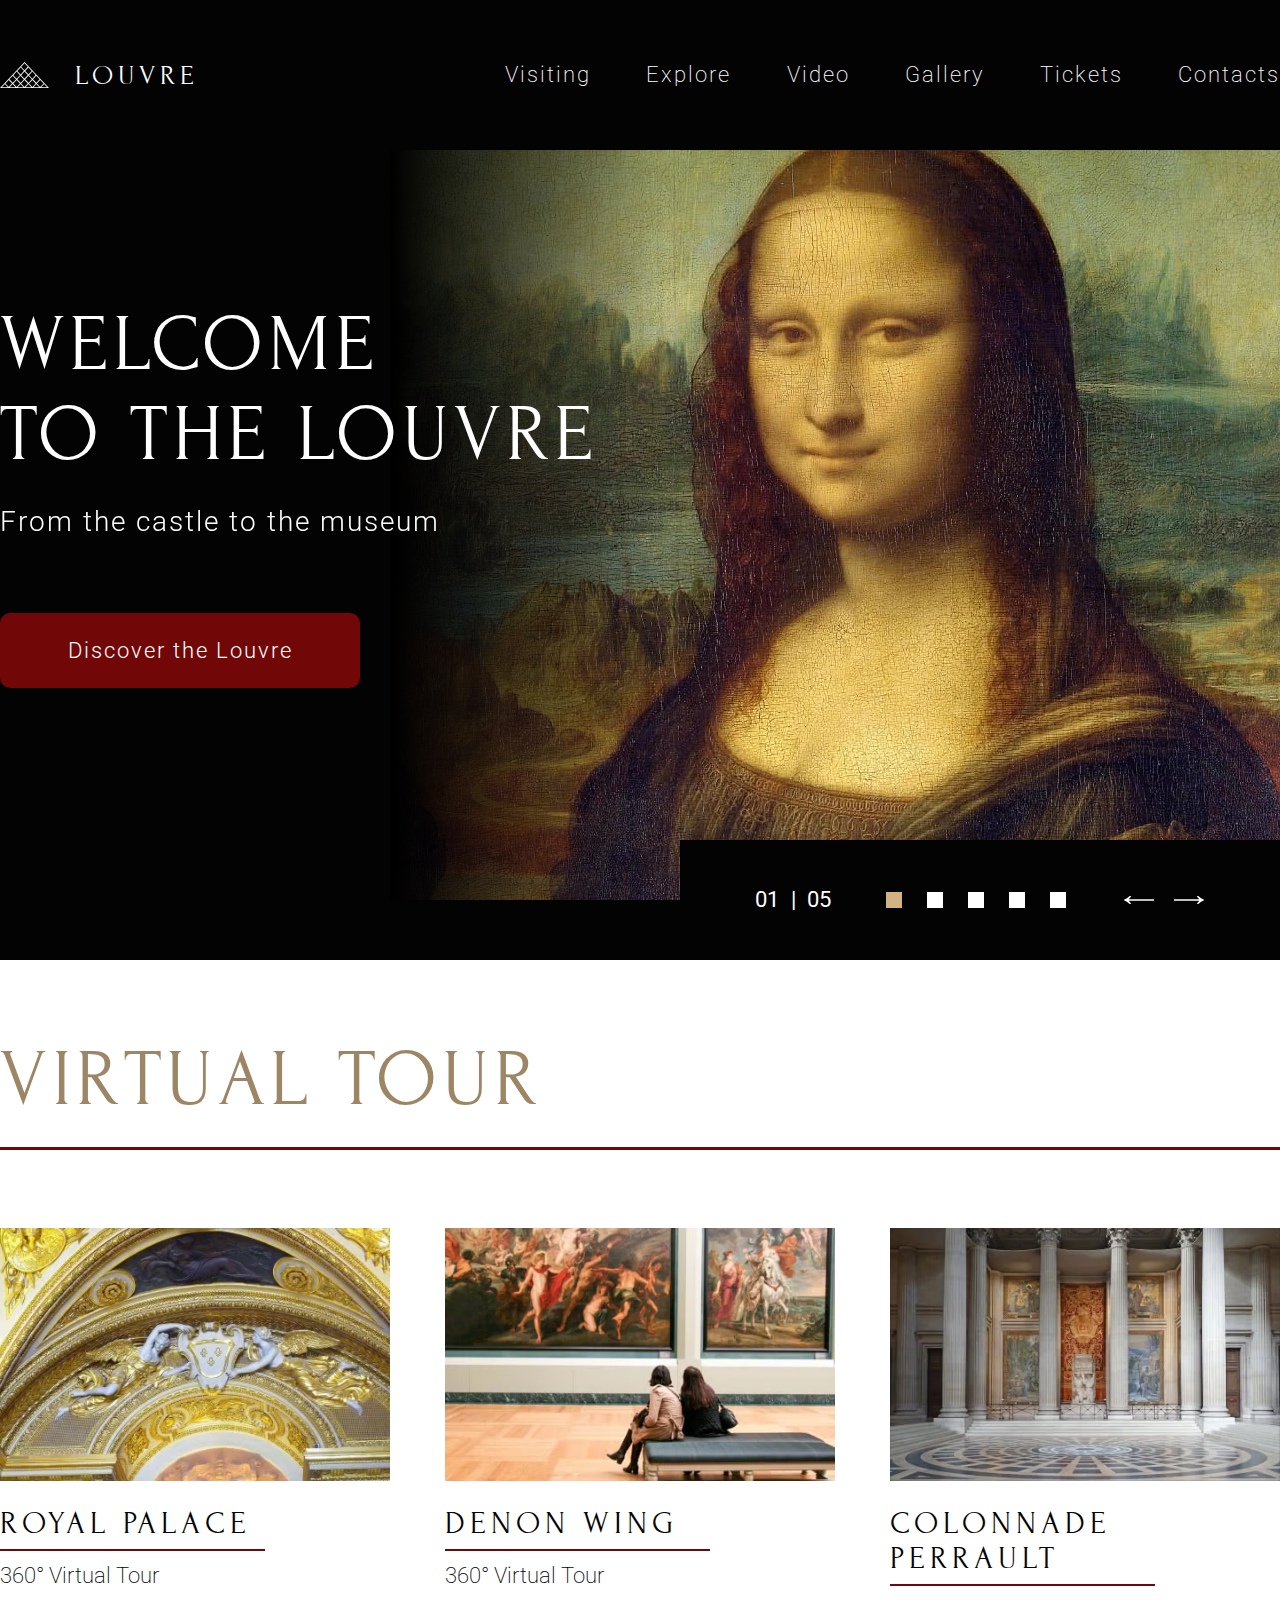
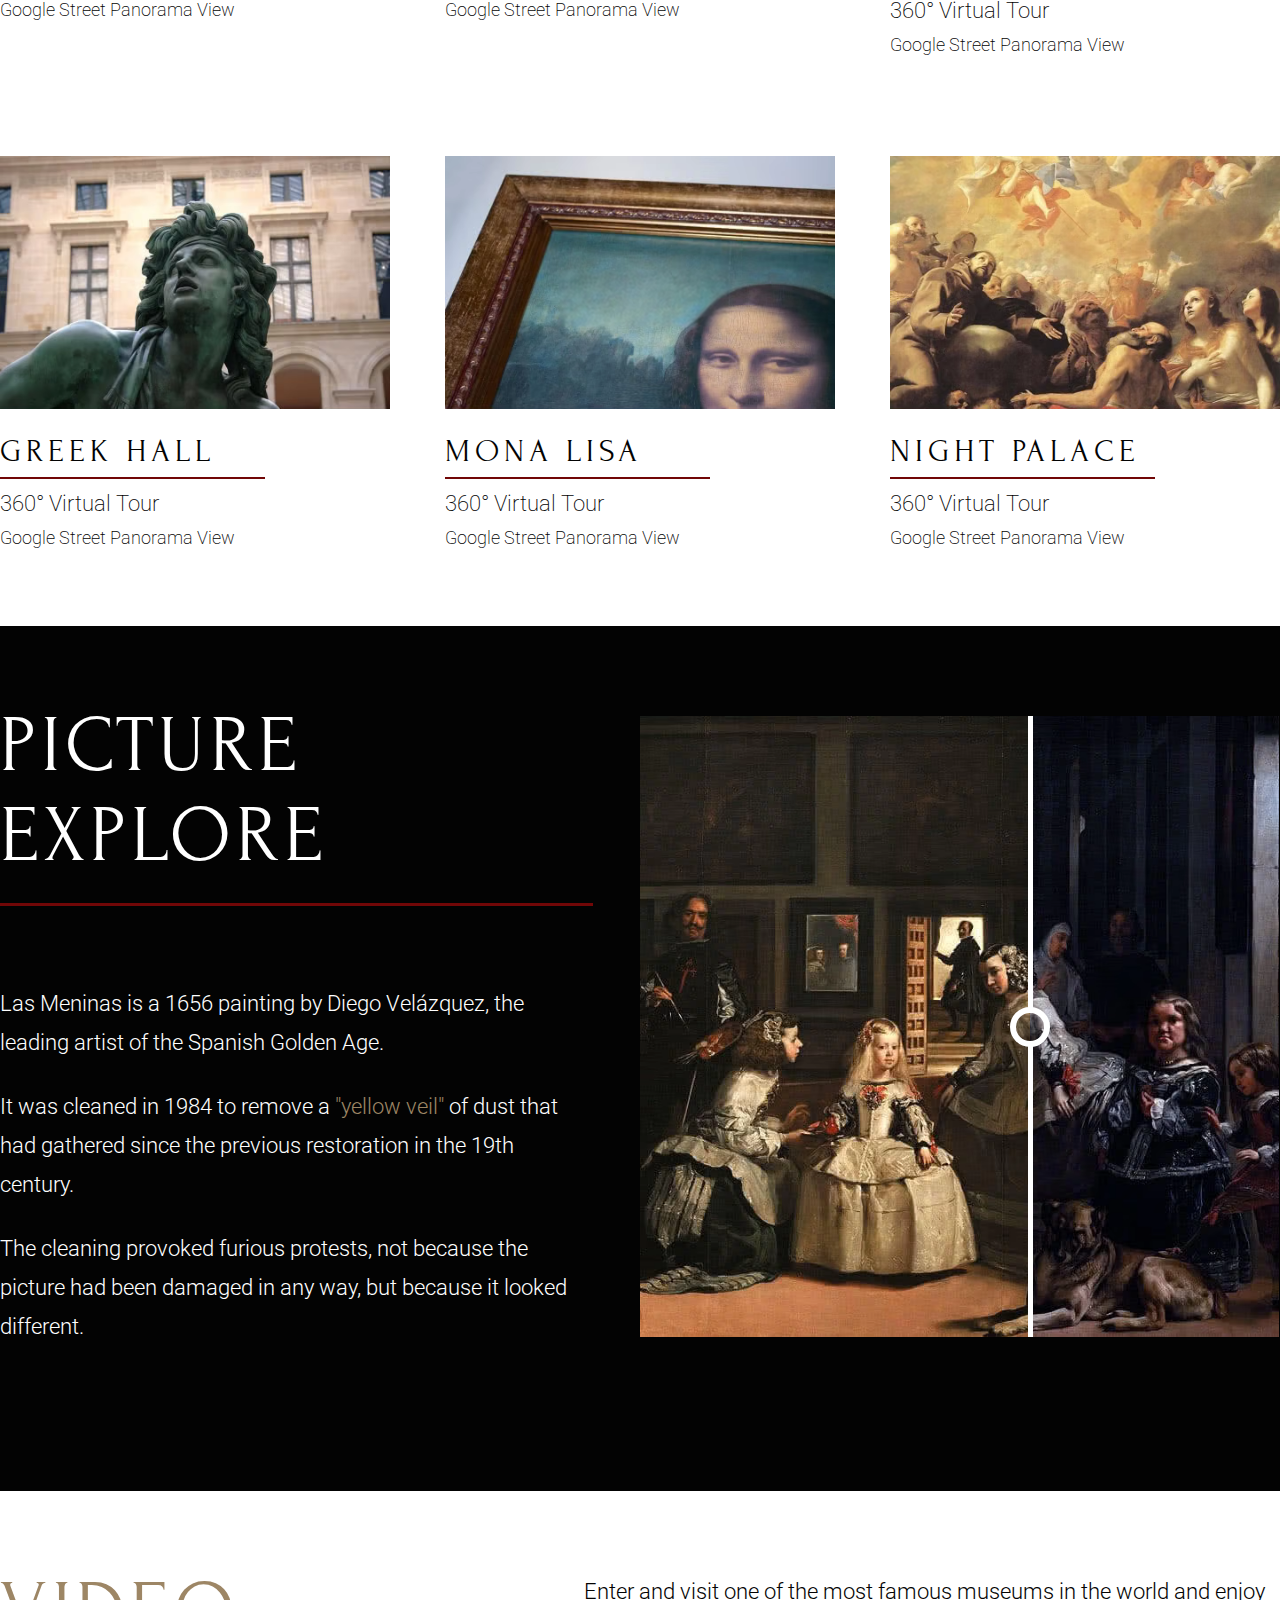
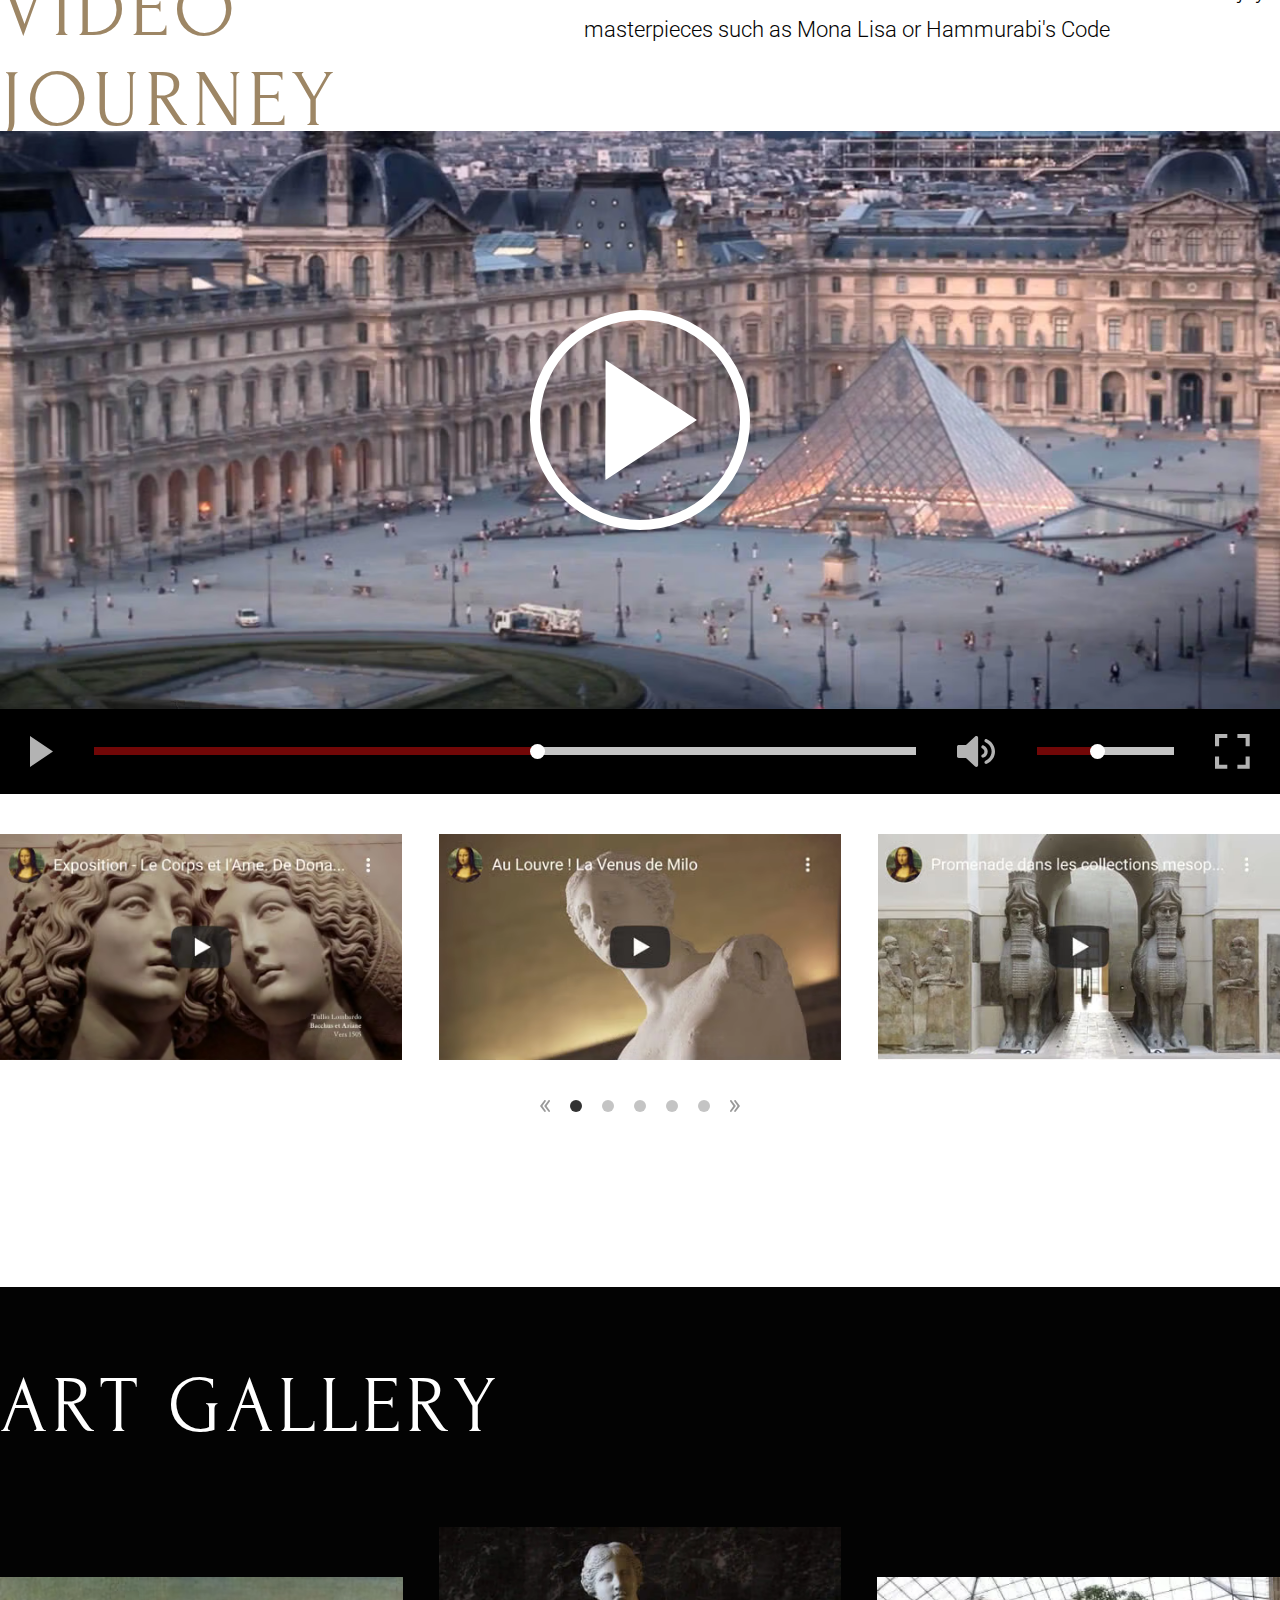
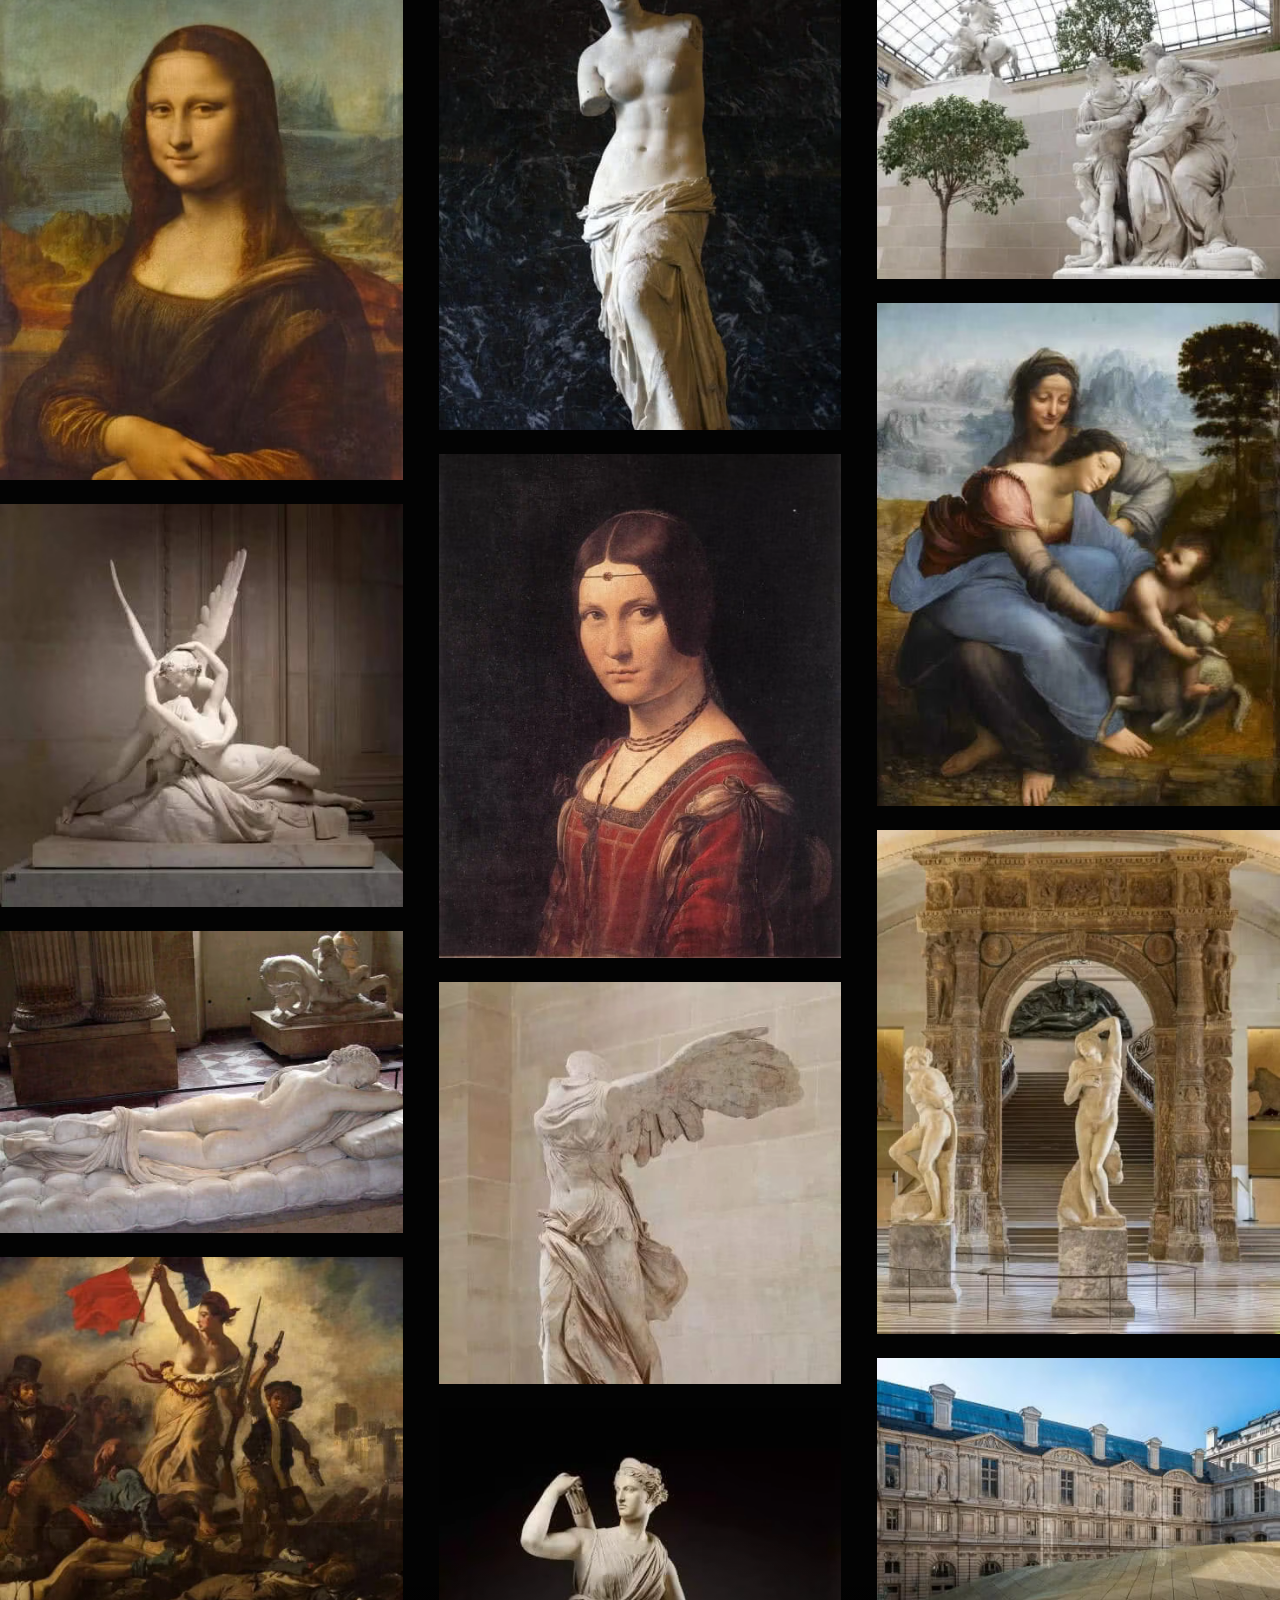
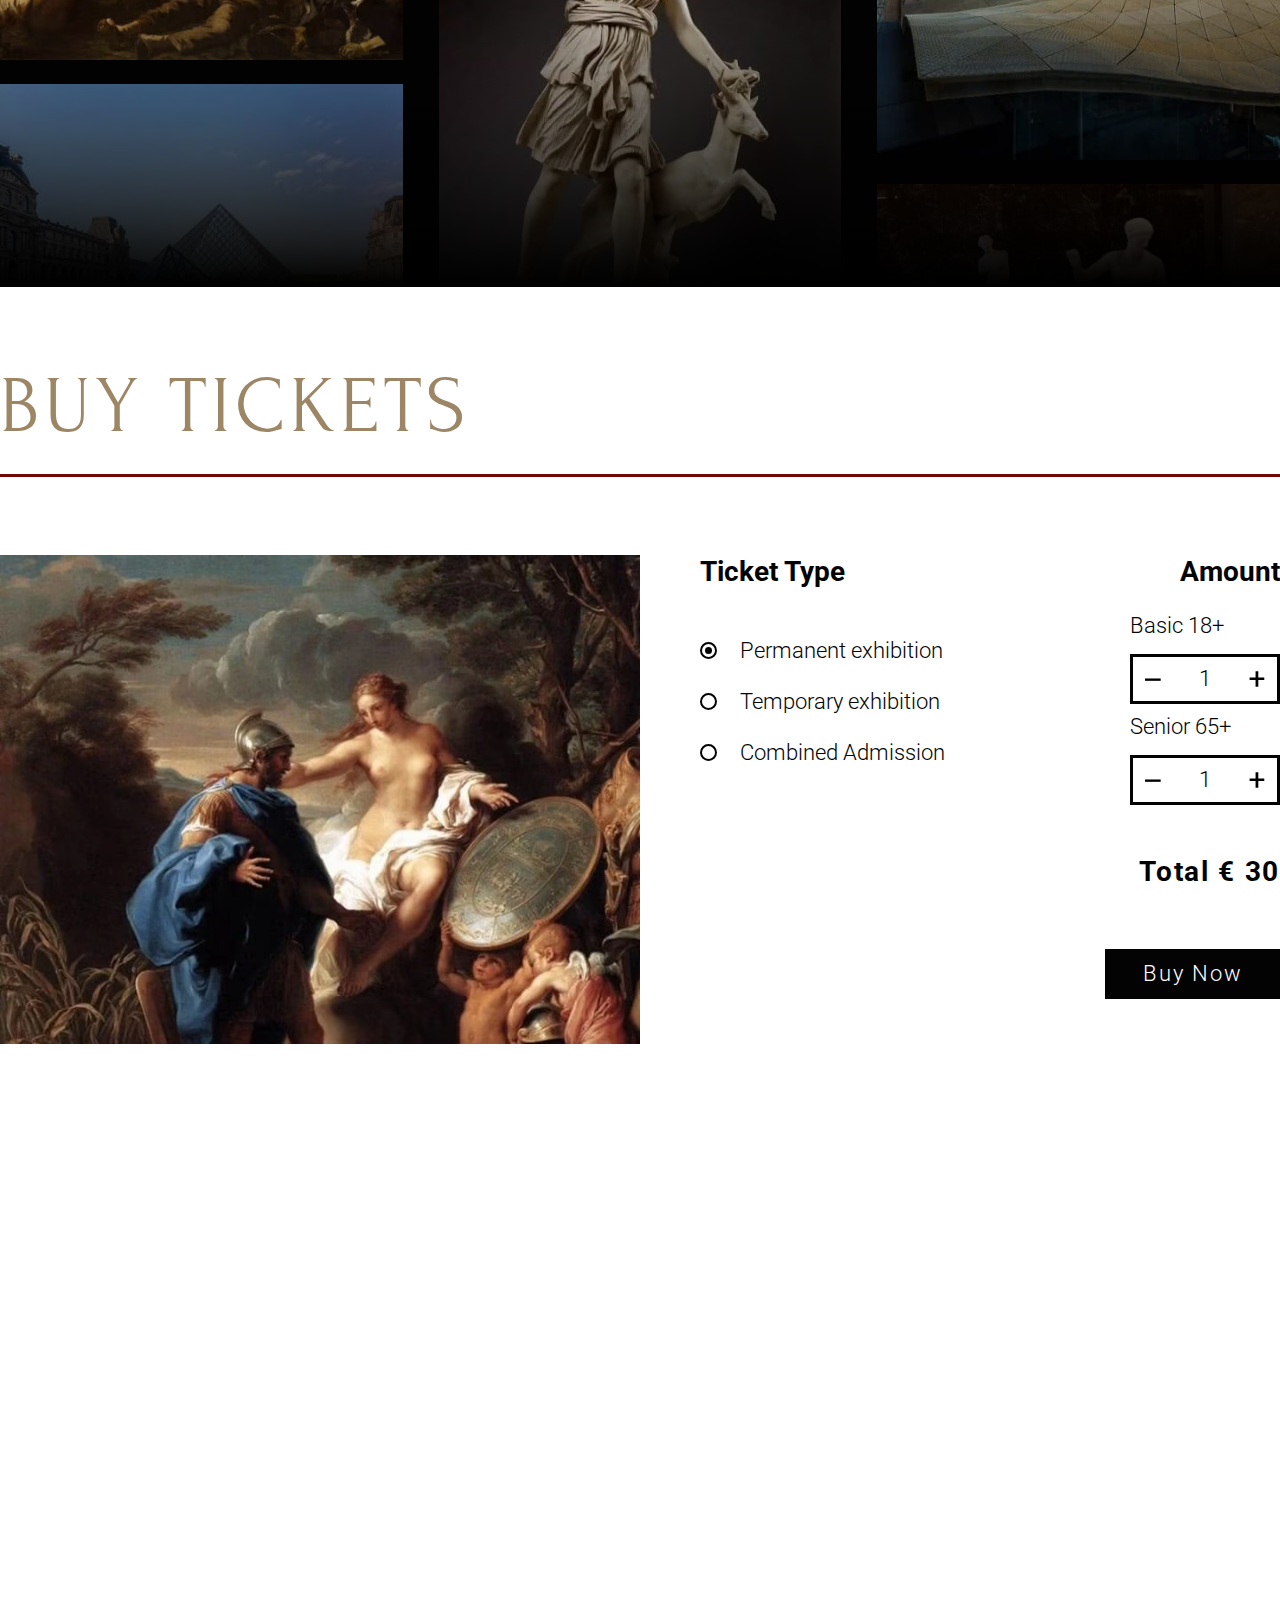
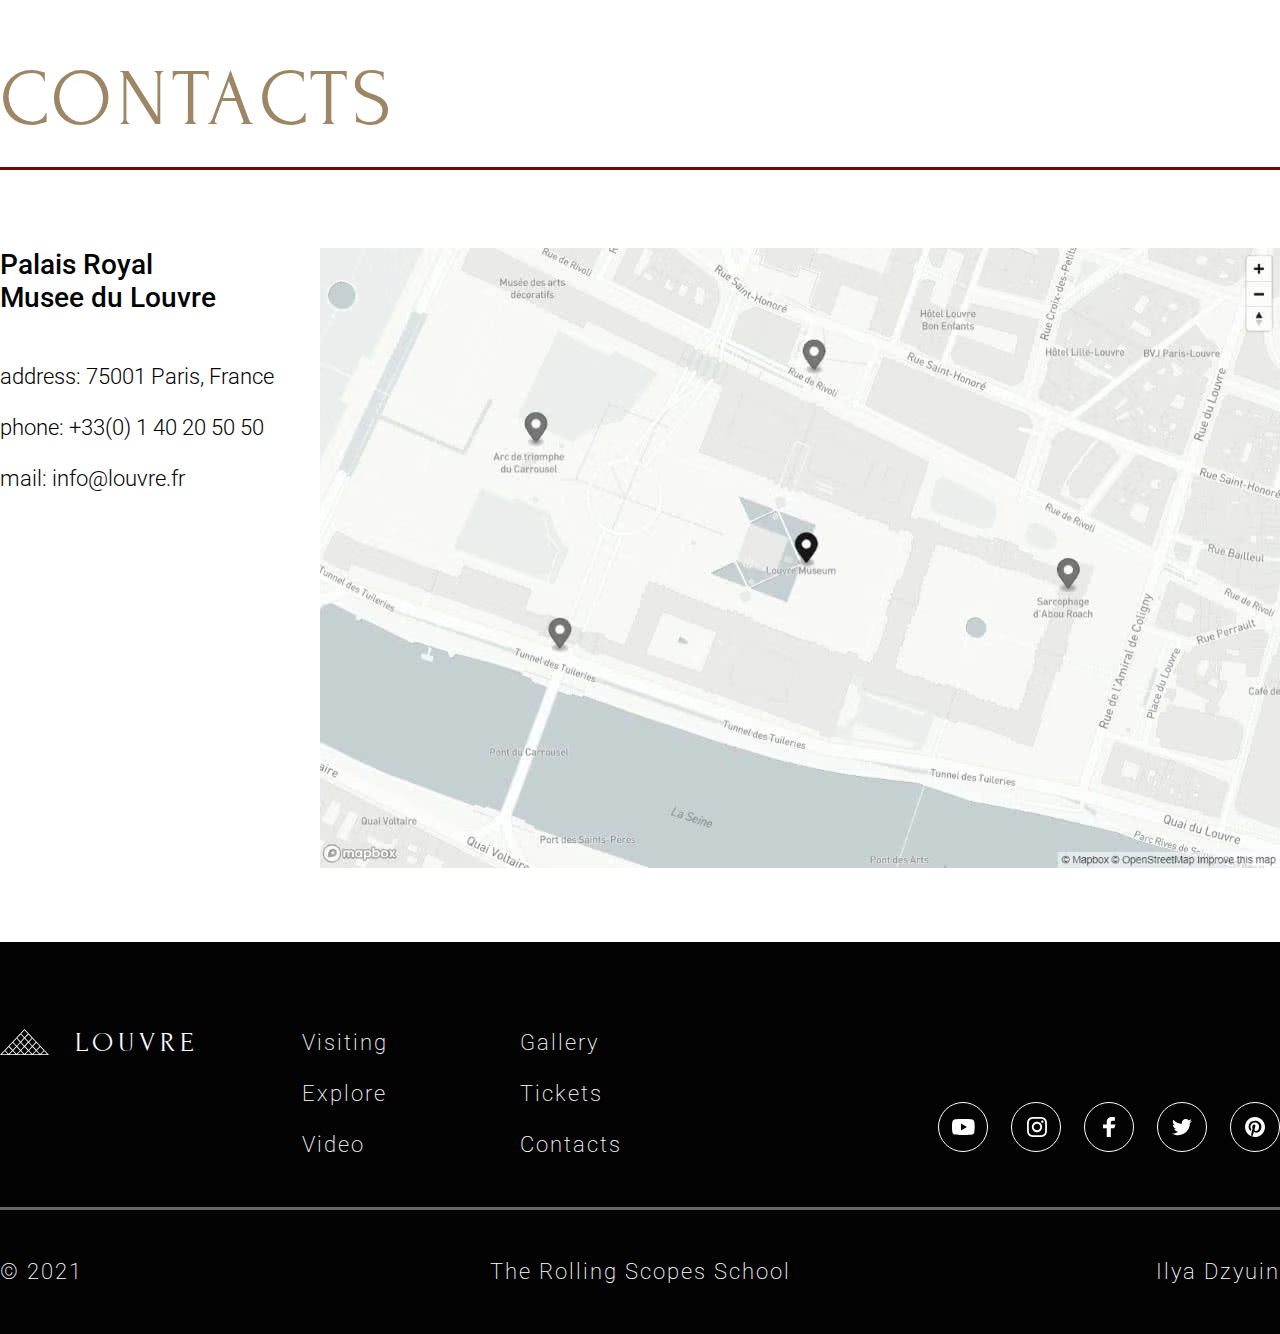
==== commit b987b330: "fix: burger menu close fix" ====
--- a/museum-adaptive/index.html
+++ b/museum-adaptive/index.html
@@ -17,6 +17,7 @@
 </head>
 
 <body>
+	<div class="overlay"></div>
 	<header class="header">
 		<div class="container header-container">
 			<div class="logo">
@@ -143,7 +144,7 @@
 				</div>
 				<div class="img-compare-container">
 					<div class="img-compare ">
-						<img src="./assets/img/explore-slider/after.avif" alt="after">
+						<img src="./assets/img/explore-slider/after.avif" alt="after" class="compared-img">
 					</div>
 					<div class="img-compare img-compare-overlay">
 						<img src="./assets/img/explore-slider/before.avif" alt="before">
--- a/museum-adaptive/css/style.min.css
+++ b/museum-adaptive/css/style.min.css
@@ -1 +1 @@
-:root{--white:#ffffff;--dark:#030303;--gold:#9d8665;--activeGold:#7e6c51;--darkRed:#710707;--controls:#b3b3b3}html{scroll-behavior:smooth}body{margin:0;min-width:320px}body *{padding:0;margin:0;text-decoration:none;color:unset;display:block;position:relative}button,span{display:inline}ul{list-style:none}button{cursor:pointer;background-repeat:no-repeat;background-size:contain;background-color:transparent;border:none}input[type=number]::-webkit-inner-spin-button,input[type=number]::-webkit-outer-spin-button{opacity:1}.container{max-width:1440px;margin:0 auto}.logo-heading{font-family:Forum;color:var(--white);font-weight:400;font-size:28px;letter-spacing:5px;line-height:31px;text-transform:uppercase}.small-link-font{font-family:Roboto;font-weight:200;font-size:22px;line-height:26px;letter-spacing:2px;color:var(--white)}.nav-item{transition:color .3s}.nav-item:hover{color:var(--gold)}.nav-item:active{transition:unset;color:var(--activeGold)}.social-link{transition:filter .3s}.social-link:hover{filter:invert(54%) sepia(17%) saturate(617%) hue-rotate(356deg) brightness(97%) contrast(93%)}.social-link:active{transition:unset;filter:invert(45%) sepia(3%) saturate(4494%) hue-rotate(357deg) brightness(89%) contrast(72%)}.section{background-color:var(--dark)}.section-light{background-color:var(--white)}.section-title{padding-top:75px;margin-bottom:103px;font-family:Forum;font-style:normal;font-weight:400;font-size:80px;line-height:90px;letter-spacing:5px;text-transform:uppercase;color:var(--white)}.title-light-section{color:var(--gold)}.section-title::after{content:"";position:absolute;bottom:-25px;left:0;width:100%;height:3px;background-color:var(--darkRed)}.descr{font-family:Roboto;font-style:normal;font-weight:300;font-size:28px;line-height:33px;letter-spacing:2px;color:var(--white)}.descr-contacts{font-family:Roboto;font-style:normal;font-weight:300;font-size:22px;line-height:26px}.font-light-section{color:var(--dark)}.font-medium{font-family:Roboto;font-style:normal;font-weight:500;font-size:28px;line-height:33px;color:var(--dark)}.visiting-card-title{padding-top:25px;margin-bottom:22px;font-family:Forum;font-style:normal;font-weight:400;font-size:32px;line-height:35px;letter-spacing:5px;text-transform:uppercase;color:var(--dark)}.visiting-card-title::after{content:"";position:absolute;bottom:-10px;left:0;width:68%;height:2px;background-color:var(--darkRed);transition:width .4s}.visiting-card:hover .visiting-card-title::after{width:100%}.visiting-card-descr{font-family:Roboto;font-style:normal;text-transform:capitalize;font-weight:200;font-size:22px;line-height:26px;color:var(--dark)}.visiting-card-descr-2{padding-top:8px;font-size:18px}.explore-descr{font-family:Roboto;font-style:normal;font-weight:300;font-size:22px;line-height:39px;color:var(--white)}.video-descr{display:flex;align-items:center;width:720px;font-family:Roboto;font-style:normal;font-weight:300;font-size:22px;line-height:38px;color:var(--dark)}.tickets-bold-font{font-family:Roboto;font-style:normal;font-weight:700;font-size:28px;line-height:33px;color:var(--dark);padding-bottom:25px}.tickets-font{font-family:Roboto;font-style:normal;font-weight:300;font-size:22px;line-height:26px;color:var(--dark)}.header{background-color:var(--dark)}.header-container{height:150px;display:flex;justify-content:space-between;align-items:center}.nav-header{height:100%;width:775px;display:flex;align-items:center}.nav-list-header{width:100%;display:flex;justify-content:space-between;align-items:center}.logo{width:199px;display:flex;justify-content:space-between;align-items:center;padding-right:20px}.logo-img{height:26px;width:49px;background:url(../assets/svg/logo.svg) no-repeat;background-size:contain}.menu-icon-container{display:none;width:32px;height:18px;cursor:pointer}.menu-icon{top:50%;width:32px;height:2px;background-color:var(--white);transition:all .3s}.menu-icon::before{content:"";width:32px;height:2px;position:absolute;top:-8px;left:0;background-color:var(--white);transition:all .3s}.menu-icon::after{content:"";width:32px;height:2px;position:absolute;bottom:-8px;left:0;background-color:var(--white);transition:all .3s}.menu-icon-active{background-color:transparent}.menu-icon-active::before{top:0;transform:rotateZ(-45deg)}.menu-icon-active::after{bottom:0;transform:rotateZ(45deg)}@media (max-width:1024px){.logo{align-items:unset}.container{padding:0 20px}.header-container{height:130px}.nav-header{position:absolute;z-index:7;left:55px;top:100%;display:block;width:0}.nav-list-header{width:unset;position:absolute;left:0;padding-top:35px;justify-content:flex-start;align-items:start;flex-direction:column;gap:25px 25px;transform:translateX(-300%);transition:all .5s}.side-menu-active{transform:translateX(0)}.small-link-font{font-weight:300;font-size:20px;line-height:23px;letter-spacing:2px}.header-nav-link::after{position:absolute;content:"";width:7px;height:100%;background:url(../assets/svg/menu-arrow.svg) no-repeat center;left:111.5px;top:0;transition:all .5s}.nav-item-header:hover::after{filter:invert(60%) sepia(13%) saturate(918%) hue-rotate(356deg) brightness(88%) contrast(82%)}.menu-icon-container{display:block}.menu-active{opacity:0}}@media (max-width:768px){.header-container{height:110px}.welcome-menu-active{opacity:0}}@media (max-width:420px){.header-container{height:90px}.logo{width:140px;height:20px}.logo-img{width:29px;height:16px}.logo-heading{font-weight:400;font-size:16px;line-height:18px;letter-spacing:5px}}.welcome-container{z-index:0;height:810px;transition:all .5s}.welcome-title{z-index:6;width:598px;padding-top:150px;margin:unset;transition:all .3s}.welcome-title::after{display:none}.welcome-descr{z-index:6;margin-top:25px;transition:all .3s}.welcome-button{z-index:6;margin-top:75px;width:360px;height:75px;background-color:var(--darkRed);border-radius:10px;text-align:center;line-height:75px;font-size:22px;transition:all .3s}.welcome-button:hover{background-color:var(--gold)}.slider-container{width:69.5%;position:absolute;top:0;right:0;z-index:3}.slider-container::after{content:"";top:0;left:0;width:100%;height:100%;background:linear-gradient(90deg,#000 0,rgba(0,0,0,.5) 16.19%,rgba(0,0,0,0) 30.73%);z-index:4;position:absolute;right:0;pointer-events:none}.pagination-container{z-index:6;width:600px;height:120px;background-color:var(--dark);position:absolute;right:0;bottom:0;display:flex;align-items:center;justify-content:right}.swiper-pagination-bullet-active{transition:.4s}.pagination-container:hover .swiper-pagination-bullet-active{background:var(--activeGold)}.pag-arrow{width:32px;height:8px;background-repeat:no-repeat;background-position:center center;transition:filter .4s}.pag-arrow:hover{filter:invert(55%) sepia(12%) saturate(919%) hue-rotate(356deg) brightness(95%) contrast(93%)}.pag-left-arrow{margin-left:57px;background-image:url(../assets/svg/pag_left_arrow.svg)}.pag-right-arrow{margin-left:18px;margin-right:75px;background-image:url(../assets/svg/pag_right_arrow.svg)}.swiper-pagination{margin-left:55px}.swiper-pagination-fraction{color:var(--white);font-family:Roboto;font-style:normal;font-weight:400;font-size:22px;line-height:40px;display:flex;width:76px;justify-content:space-between}@media (max-width:1024px){.welcome-container{height:585px}.section-title{font-size:50px;line-height:90px;letter-spacing:5px}.descr{font-size:24px;line-height:28px;letter-spacing:2px}.welcome-title{padding-top:50px;margin-bottom:0!important}.welcome-button{width:300px;height:60px;margin-top:50px;line-height:60px;font-size:20px}.swiper{width:100%;height:100%}.welcome-slider-img{width:100%}.slider-container{width:700px;height:525px;top:0;right:20px}.pagination-container{right:20px;width:700px;height:124px}.swiper-pagination{width:160px;margin-left:45px}.swiper-pagination-fraction{width:71px;font-weight:400;font-size:20px;line-height:40px}.swiper-pagination-bullet{width:12px;height:12px}.pag-left-arrow{margin-left:45px}}@media (max-width:768px){.welcome-container{height:861px}.slider-container{width:100%;height:546px;position:relative;margin:0 auto;right:0}.slider-container::after{display:none}.section-title{font-weight:400;font-size:40px;line-height:60px;letter-spacing:5px}.descr{font-weight:300;font-size:20px;line-height:23px;letter-spacing:2px}.welcome-title{text-align:center;width:unset;padding-top:0!important}.welcome-descr{margin-top:27px;margin-bottom:47px;text-align:center}.welcome-button{display:none}.pagination-container{position:relative;height:100px;width:100%;justify-content:center;right:unset}.pag-right-arrow{margin-right:0}}@media (max-width:420px){.welcome-container{height:544px}.section-title{font-weight:400;font-size:28px;line-height:40px;letter-spacing:5px}.descr{font-weight:300;font-size:16px;line-height:19px;letter-spacing:2px}.slider-container{width:100%;height:285px}.pagination-container{height:80px;justify-content:center}.swiper-pagination-fraction{width:50px;font-weight:400;font-size:16px;line-height:40px}.swiper-pagination{width:75px;height:7px;margin:0 0 0 25px}.swiper-pagination-bullet{width:7px;height:7px}.pag-left-arrow{width:20px;background-size:auto;background-position-x:left;margin:0 0 0 25px}.pag-right-arrow{width:20px;background-size:auto;background-position-x:right;margin:0 0 0 15px}}.visiting{height:1266px}.visiting-cards-container{height:923px;display:flex;flex-wrap:wrap;justify-content:space-between;align-content:space-between}.visiting-card{width:30.5%}.visiting-card-img{width:100%}@media (max-width:1024px){.visiting{height:1433px}.section-title{padding-top:50px;margin-bottom:77px}.section-title::after{bottom:-15px}.visiting-cards-container{height:1153px;justify-content:space-evenly}.visiting-card{width:33.5%}.visiting-card-title{font-size:28px;line-height:31px;letter-spacing:3px}.visiting-card-title::after{width:46%}.visiting-card-descr{font-weight:200;font-size:20px;line-height:23px}.visiting-card-descr-2{font-size:16px;line-height:19px}}@media (max-width:768px){.visiting{height:1226px}.section-title{padding-top:40px;margin-bottom:67px}.section-title::after{bottom:-22px}.visiting-card{width:38%}.visiting-card-title{font-weight:400;font-size:22px;line-height:24px;letter-spacing:3px}.visiting-card-title::after{width:54%}.visiting-card-descr{font-weight:200;font-size:18px;line-height:21px}.visiting-card-descr-2{font-weight:200;font-size:16px;line-height:19px}.visiting-cards-container{height:980px}.visiting-title{margin-bottom:60px}}@media (max-width:420px){.visiting{height:2153px}.visiting-card{width:74%}.visiting-card-title{font-weight:400;font-size:18px;line-height:20px;letter-spacing:5px}.visiting-card-descr{font-weight:200;font-size:16px;line-height:19px}.visiting-cards-container{height:1970px}}.explore-container{height:865px;display:flex;justify-content:space-between}.img-compare-container{margin-top:90px;margin-bottom:75px;width:50%;overflow:hidden}.img-compare{position:absolute;width:100%;height:100%;overflow:hidden}.img-compare img{height:100%;vertical-align:middle}.img-compare-slider{position:absolute;z-index:7;cursor:ew-resize;width:28px;height:28px;border-radius:50%;border:6px solid #fff;background-color:transparent}.img-compare-slider::after,.img-compare-slider::before{content:"";position:absolute;background-color:#fff;height:350px;width:5px;left:calc(50% - 2.5px)}.img-compare-slider::before{top:-350px}.img-compare-slider::after{top:100%}.explore-text{width:46.3%}.explore-descr{padding-top:25px}.explore-descr-first{padding:0}.explore-descr-highlight{display:inline;color:var(--gold)}@media (max-width:1024px){.explore-container{height:1149px;flex-direction:column;justify-content:flex-start;align-content:center}.explore-descr{font-weight:300;font-size:20px;line-height:38px;padding:0}.explore-descr:last-child{display:none}.explore-text{width:100%}.img-compare-container{width:calc(100% - 264px);margin:62px auto}}@media (max-width:768px){.explore-container{height:908px}.explore-descr{display:none}.explore-title{margin-bottom:60px}.img-compare-container{margin:0 auto;width:100%}}@media (max-width:420px){.explore-container{height:551px}.img-compare-slider{width:14px;height:14px;border:3px solid #fff}.img-compare-slider::after,.img-compare-slider::before{width:1px;left:calc(50% - 1px)}}.video-container{height:1396px}.video-container h2:after{display:none}.video-container h2{padding-top:0}.video-heading-container{height:90px;padding-top:75px;display:flex;justify-content:space-between}.video-player{margin-top:75px}.video-player-img{width:100%}.play-big-button{position:absolute;cursor:pointer;width:220px;height:220px;left:calc(50% - 110px);top:calc(50% - 110px);border:10px solid #fff;border-radius:50%;background:url(../assets/svg/video-controls/controls/play-big.svg) no-repeat 60% center}.play-big-button:hover{filter:invert(30%) sepia(99%) saturate(7306%) hue-rotate(349deg) brightness(85%) contrast(118%)}.video-controls{height:85px;background-color:#000;display:flex;justify-content:space-between;align-items:center;padding:0 30px}.video-button:hover{filter:brightness(100)}.play-button{width:23px;background:url(../assets/svg/video-controls/controls/play.svg) no-repeat center}.volume-toggle{width:38px;background:url(../assets/svg/video-controls/controls/volume.svg) no-repeat center}.fs-button{width:35px;background:url(../assets/svg/video-controls/controls/fullscreen.svg) no-repeat center}.video-button{height:100%;background-size:contain}.video-progress{height:8px;cursor:pointer;transition:background 450ms ease-in;-webkit-appearance:none}.video-progress::-webkit-slider-thumb{width:15px;height:15px;border-radius:50%;-webkit-appearance:none;background:var(--white)}.video-time-progress{width:67.32%;background:linear-gradient(to right,#710707 0,#710707 54%,#c4c4c4 54%,#c4c4c4 100%)}.video-volume-progress{background:linear-gradient(to right,#710707 0,#710707 44%,#c4c4c4 44%,#c4c4c4 100%);width:11.23%}.video-slider-previews{padding-top:40px;display:flex;justify-content:space-between;align-items:center}.video-slider-preview{width:31.4%}.video-slider-pagination{margin:0 auto;width:200px;padding:40px;display:flex;justify-content:space-between;align-items:center}.video-slider-button{width:10px;height:12px}.video-slider-button:hover{filter:brightness(0) saturate(100%) invert(7%) sepia(63%) saturate(5773%) hue-rotate(358deg) brightness(105%) contrast(97%)}.video-slider-button-prev{background-image:url(../assets/svg/video-controls/slider/video-slider-left.svg)}.video-slider-button-next{background-image:url(../assets/svg/video-controls/slider/video-slider-right.svg)}.video-slider-pagination:hover .first-bullet{background-color:var(--darkRed)}.video-slider-bullet{height:12px;width:12px;border-radius:50%;background-color:#c4c4c4}.first-bullet{background-color:#333}@media (max-width:1024px){.video-container{height:1001px}.video-heading-container{height:175px;padding-top:0}.video-title{margin:0;margin-top:55px;margin-bottom:35px}.video-descr{display:none}.video-player{margin:0}.play-big-button{width:152px;height:152px;left:calc(50% - 76px);top:calc(50% - 76px);border:5px solid #fff;background-size:63px 83px}.video-controls{height:60px;padding:0 40px}.video-time-progress{width:62.39%;height:5px}.video-volume-progress{width:15.82%;height:5px}.video-progress::-webkit-slider-thumb{width:13px;height:13px}.play-button{width:23px;height:100%}.volume-toggle{width:26px;height:20px}.fs-button{width:26px;height:26px}.video-slider-preview{width:30.5%}}@media (max-width:768px){.video-container{height:837px}.video-heading-container{height:120px}.video-title{margin-top:40px}.play-big-button{width:80px;height:80px;left:calc(50% - 40px);top:calc(50% - 40px);border:3px solid #fff;background-size:33px 44px}.video-controls{height:53px;padding:0 30px;margin-top:5px}.video-time-progress{position:absolute;width:100%;top:-5px;left:0}.video-volume-progress{width:72.75%}.video-slider-preview:last-child{display:none}.video-slider-previews{padding-top:20px}.video-slider-preview{width:48.6%}.video-slider-pagination{width:190px;padding-top:20px}.video-slider-bullet{width:10px;height:10px}}@media (max-width:550px){.video-controls{padding:0 20px}}@media (max-width:420px){.video-container{height:551px}.video-heading-container{height:96px}.play-big-button{width:50px;height:50px;left:calc(50% - 25px);top:calc(50% - 25px);border:2px solid #fff;background-size:21px 27px}.video-controls{height:50px;padding:0 20px;margin-top:4px}.video-progress{height:4px}.video-progress::-webkit-slider-thumb{width:10px;height:10px}.video-time-progress{position:absolute;top:-4px;left:0}.play-button{width:14px;height:18px}.volume-toggle{width:18px;height:14px}.fs-button{width:18px;height:18px}.video-volume-progress{width:58.82%}.video-slider-previews{padding-top:40px}.video-slider-preview{width:47.5%}.video-slider-pagination{width:174px;padding-top:40px}.video-slider-bullet{width:8px;height:8px}.video-slider-button{width:7px;height:8px}}.gallery-container{height:2200px;overflow:hidden}.gallery-container h2{margin-bottom:75px}.gallery-container h2::after{display:none}.gallery-img-container{height:3000px;display:flex;flex-direction:column;flex-wrap:wrap;gap:24px 18px}.gallery-container::after{position:absolute;content:"";bottom:0;width:100%;height:360px;background:linear-gradient(180deg,rgba(0,0,0,0) 0,#000 100%)}.gallery-img-container>img{width:calc((100% - 72px)/ 3)}.spacer{position:static;width:0;height:100%}.gallery-img-container>img:nth-child(1),.gallery-img-container>img:nth-child(13){padding-top:50px}@media (max-width:1024px){.gallery-container{height:1460px}.gallery-container h2{margin-bottom:55px}}@media (max-width:768px){.gallery-container{height:1220px}.gallery-container h2{margin-bottom:40px}.gallery-img-container{gap:24px 12px}.gallery-img-container>img{width:calc((100% - 24px)/ 2)}.spacer:last-child{display:none}}@media (max-width:420px){.gallery-container{height:757px}}.tickets-container{height:893px}.tickets-inner-flex{display:flex}.tickets-img{object-fit:cover;width:50%}.tickets-type-choise{width:270px;padding-left:60px}.tickets-amount-choise{margin-left:auto}.radio-button{padding-top:25px}.radio-label{padding-left:40px;cursor:pointer}.radio-input{opacity:0;position:absolute;z-index:7;width:20px;height:20px}.radio-label::before{content:"";position:absolute;width:17px;height:24px;left:0;background:url(../assets/svg/tickets/radio-circle.svg) no-repeat center center}.radio-label::after{content:"";position:absolute;width:17px;height:24px;left:0;opacity:0;background:url(../assets/svg/tickets/radio-checked.svg) no-repeat center center;transition:opacity .4s}.radio-input:checked~.radio-label::after{opacity:1}.tickets-amount{width:150px;margin-left:auto}.tickets-amount-header{text-align:right}.tickets-amount>.tickets-font{text-align:left}.basic-ticket-amount,.senior-ticket-amount{margin-top:15px;margin-bottom:10px;height:44px;display:flex;align-items:center;border:3px solid var(--dark)}.amount-change{width:16px;height:16px;margin:14px 12px;background-repeat:no-repeat;background-position:center center;top:0;transition:.1s ease-in-out}.amount-change:hover{width:30px;height:30px;margin:6px 6px;filter:invert(13%) sepia(23%) saturate(7100%) hue-rotate(345deg) brightness(94%) contrast(110%)}.amount-minus{position:absolute;left:0;background-image:url(../assets/svg/tickets/–.svg)}.amount-plus{position:absolute;right:0;background-image:url(../assets/svg/tickets/+.svg)}.amount{display:block;width:100%;line-height:46px;text-align:center;pointer-events:none}.input-number{display:none}.price{text-align:right;margin-top:50px;letter-spacing:1.65px}.buy-now{margin-top:36px;width:175px;height:50px;letter-spacing:2px;color:var(--white);background-color:var(--dark);transition:.4s}.buy-now:hover{background-color:var(--gold);color:var(--dark)}@media (max-width:1024px){.tickets-container{height:718px}.tickets-type-choise{display:none}.tickets-inner-flex{justify-content:space-between}.tickets-img{object-fit:cover;width:71%;height:440px}.tickets-amount-choise{width:175px;margin-right:29px}.tickets-amount-header{text-align:left}.tickets-bold-font{padding-bottom:0}.tickets-descr{padding-top:29px}.basic-ticket-amount,.senior-ticket-amount{margin-top:10px;margin-bottom:0}.tickets-amount{width:100%}.price{display:flex;justify-content:space-between;padding-left:0;margin-top:25px;margin-right:10px}.buy-now{position:absolute;margin:0;right:0;bottom:0}}@media (max-width:768px){.tickets-container{height:633px}.tickets-title{margin-bottom:62px}.tickets-img{width:61%;height:340px}.tickets-inner-flex{height:430px}.tickets-amount-choise{margin-right:49px}.tickets-descr{padding-top:25px}.tickets-descr:first-child{padding-top:40px}.price{margin-top:39px}}@media (max-width:650px){.tickets-amount-choise{margin-right:0}.tickets-img{width:calc(61% - 35px);height:100%}}@media (max-width:420px){.tickets-container{height:759px}.tickets-img{width:100%;height:160px}.tickets-inner-flex{flex-direction:column;align-items:center}.tickets-amount{height:355px}.tickets-amount-choise{margin:0}.tickets-bold-font{font-weight:700;font-size:16px;line-height:19px}.tickets-font{font-weight:300;font-size:16px;line-height:19px}.amount{font-weight:300;font-size:22px;line-height:26px}.tickets-amount-header{text-align:center;padding-top:40px}.tickets-descr{padding-top:20px}.tickets-descr:first-child{padding-top:20px}.basic-ticket-amount,.senior-ticket-amount{margin-top:13px}.price{display:block;text-align:center;margin-top:42px;padding:0;letter-spacing:0}}.parallax{height:400px;width:100%;background-position:center;background-image:url(../assets/img/parallax.avif);background-size:cover;background-attachment:fixed}@media (max-width:768px){.parallax{height:300px}}.contacts-container{height:962px}.contacts-content{display:flex;justify-content:space-between}.contacts-item{padding-top:25px}.contacts-item:first-child{padding-top:50px}.contacts-map-container{width:960px;height:620px;background:url(../assets/img/contacts-map.avif) no-repeat;background-size:contain}@media (max-width:1024px){.contacts-container{height:734px}.contacts-map-container{width:694px;height:454px}.font-medium{font-weight:500;font-size:24px;line-height:28px}.descr-contacts{font-weight:300;font-size:20px;line-height:23px}.contacts-item{padding-top:15px}.contacts-item:first-child{padding-top:35px}}@media (max-width:768px){.contacts-container{height:925px}.contacts-content{flex-wrap:wrap}.contacts-title{margin-bottom:65px}.font-medium{font-weight:500;font-size:20px;line-height:23px}.descr-contacts{font-weight:300;font-size:18px;line-height:21px}.contacts-item:first-child{padding-top:0}.contacts-list{padding:40px 0}.contacts-map-container{width:100%;height:476px}}@media (max-width:420px){.contacts-container{height:636px}.font-medium{font-weight:500;font-size:16px;line-height:19px}.descr-contacts{font-weight:300;font-size:16px;line-height:19px}.contacts-map-container{width:100%;height:248px}}.popup-buy-tickets{position:fixed;width:100%;height:100%;background-color:rgba(0,0,0,.8);top:0;left:0;opacity:0;visibility:hidden;transition:all .7s;overflow-x:hidden}.popup-overlay{width:100%;height:100%;position:absolute;top:0;left:0}.popup-buy-tickets:target{opacity:1;visibility:visible}.tickets:target .popup-content{transform:translate(-100%,0);opacity:0}.popup-buy-tickets:target .popup-content{transform:translate(0,0);opacity:1}.popup-container{min-height:100vh;min-width:100%;display:flex;align-items:center;justify-content:center}.popup-content{width:1440px;height:845px;background-color:var(--white);color:#000;opacity:0;transition:all .6s;transform:translate(-100%,0);z-index:10}.popup-close{width:25px;height:25px;background:url(../assets/svg/popup/popup-close.svg) no-repeat center center;position:absolute;right:30px;top:30px}.popup{top:91px;left:235px;width:970px;height:663px;display:flex;justify-content:space-between}.popup-logo{width:85px;height:41px;background:url(../assets/svg/popup/popup-logo.svg) no-repeat center}.booking-tickets{width:400px}.booking-tickets>h3{font-family:Forum;font-style:normal;font-weight:400;font-size:50px;line-height:55px;text-transform:uppercase;color:#9d8665}.booking-tickets>h4{font-family:Roboto;font-style:normal;font-weight:400;font-size:18px;line-height:21px;color:#710707;padding-top:15px}.booking-tickets>h4::after{content:"";position:absolute;bottom:-10px;left:0;width:100%;height:3px;background-color:var(--darkRed)}.popup-inputs{display:flex;flex-direction:column;gap:18px 0}.date-time{display:flex;justify-content:space-between}.tickets-date,.tickets-time{width:188px;height:45px;margin-top:70px;border-radius:0;border:1px solid}.tickets-input{width:100%;height:45px;border-radius:0;border:1px solid;font-family:Roboto;font-style:normal;font-weight:400;font-size:18px;line-height:21px;color:#030303}.entry-tickets{height:110px;padding:10px 15px 15px 15px;border:1px solid}.entry-tickets>h4{font-family:Forum;font-style:normal;font-weight:400;font-size:18px;line-height:20px;text-transform:capitalize;color:#9d8665}.entry-tickets>h4::after{content:"";position:absolute;bottom:-7px;left:0;width:100%;height:2px;background-color:var(--darkRed)}.entry-counter{height:25px;margin-top:22px;display:flex;justify-content:space-between;align-items:center}.senior-counter{margin-top:18px}.amount-popup,.entry-counter>p{font-family:Roboto;font-style:normal;font-weight:400;font-size:18px;line-height:21px;color:#030303}.basic-ticket-amount-popup,.senior-ticket-amount-popup{width:105px;height:25px;border:1px solid}.basic-ticket-popup-change,.senior-ticket-popup-change{width:35px;height:25px;position:absolute}.basic-ticket-minus-popup,.senior-ticket-minus-popup{left:0;background:#000 url(../assets/svg/popup/-popup.svg) no-repeat center center}.basic-ticket-plus-popup,.senior-ticket-plus-popup{right:0;background:#000 url(../assets/svg/popup/+popup.svg) no-repeat center center}.amount-popup{position:absolute;width:100%;line-height:25px;text-align:center;pointer-events:none}.payment{width:470px;height:611px;padding:25px 28px 25px 28px;border:1px solid var(--dark)}.payment-heading{height:151px;width:100%;display:flex;justify-content:space-between}.payment-heading-text>h4{font-family:Roboto;font-style:normal;font-weight:500;font-size:32px;line-height:37px;color:#272727}.payment-heading-text>h5{font-family:Roboto;font-style:normal;font-weight:500;font-size:22px;line-height:29px;color:#740c11;opacity:.9;padding-bottom:5px}.payment-heading-text>p{padding-top:6px;padding-left:32px;font-family:Roboto;font-style:normal;font-weight:300;font-size:18px;line-height:21px;color:#030303}.day::after{content:"";position:absolute;height:18px;width:18px;left:0;bottom:2px;background:url(../assets/svg/popup/date.svg) no-repeat center center}.time::after{content:"";position:absolute;height:18px;width:18px;left:0;bottom:2px;background:url(../assets/svg/popup/Time.svg) no-repeat center center}.temp::after{content:"";position:absolute;height:18px;width:18px;left:0;bottom:2px;background:url(../assets/svg/popup/ok.svg) no-repeat center center}.summary-container{width:100%;height:117px;margin-top:22px}.summary{display:flex;justify-content:space-between}.basic-summary>p,.senior-summary>p{font-family:Roboto;font-style:normal;font-weight:400;font-size:22px;line-height:26px;color:#030303}.senior-summary{margin-top:5px}.senior-summary::after{content:"";position:absolute;bottom:-10px;left:0;width:100%;height:2px;background-color:var(--darkRed)}.total-summary{margin-top:21px}.total-summary>p{font-family:Roboto;font-style:normal;font-weight:400;font-size:32px;line-height:37px;color:#030303}.summary-basic-amount{position:absolute;height:20px;width:32px;left:0;bottom:4px;text-align:center;font-family:Roboto;font-style:normal;font-weight:400;font-size:18px;line-height:21px;color:#a4a4a3;background:url(../assets/svg/popup/popup-summary-frame.svg) no-repeat center center}.summary-senior-amount{position:absolute;height:20px;width:32px;left:0;bottom:4px;text-align:center;font-family:Roboto;font-style:normal;font-weight:400;font-size:18px;line-height:21px;color:#a4a4a3;background:url(../assets/svg/popup/popup-summary-frame.svg) no-repeat center center}.pay-card{width:470px;height:241px;margin-top:10px}.card-top-side{width:320px;height:181px;padding:15px 20px;z-index:7;position:absolute;top:0;left:0;background-color:#bcbcbc;border-radius:5px}.card-visa-label{position:absolute;width:55px;height:16px;background-image:url(../assets/svg/popup/Visa.svg);top:34px;right:20px}.card-mastercard-label{position:absolute;width:53px;height:32px;top:65px;right:20px;background-image:url(../assets/svg/popup/Mastercard.svg)}.card-number-input{width:195px}.card-top-side>p:nth-child(3),.card-top-side>p:nth-child(5){padding-top:10px}.card-date-input-block{width:215px;display:flex;justify-content:space-between}.card-input-month,.card-input-year{width:80px}.card-input-cardholdrer{width:calc(100% - 20px);text-transform:uppercase}.card-back-side{width:360px;height:211px;z-index:6;position:absolute;right:0;bottom:0;background-color:#939393;border-radius:5px}.black-stripe{top:25px;height:45px;background-color:#161615}.card-text-font{font-family:Roboto;font-style:normal;font-weight:400;font-size:12px;line-height:14px;color:#161615}.card-cvv{top:40px;left:274px}.card-input{height:15px;border:none;padding:10px;margin-top:5px}.card-cvv-input{width:55px;top:40px;left:265px}.card-cvv-descr{top:45px;left:276px;font-family:Roboto;font-style:normal;font-weight:400;font-size:10px;line-height:12px;color:#161615}.popup-buy-button{width:220px;height:45px;position:absolute;right:28px;bottom:25px;text-align:center;color:var(--white);background-color:var(--darkRed);font-family:Roboto;font-weight:400;font-size:22px;line-height:45px}.payment-img{width:150px;height:120px}@media (max-width:1024px){.popup-content{width:1024px}.popup{left:27px}}@media (max-width:768px){.popup-content{width:590px;height:1479px}.popup{flex-direction:column;gap:51px 0}.booking-tickets{width:530px}.tickets-date,.tickets-time{width:251px;margin-top:50px}.payment{width:500px;height:615px;padding:25px 15px}.card-back-side{left:140px}.popup-buy-button{position:relative;margin-top:50px;left:280px}}@media (max-width:420px){.popup-content{width:100%;height:1754px}.popup{gap:51px 0;height:1624px}.popup-close{right:40px;top:40px}.booking-tickets{width:360px}.booking-tickets>h3{font-size:32px;line-height:35px}.date-time{display:block;margin-top:50px}.tickets-date,.tickets-time{width:100%;margin-top:0}.tickets-time{margin-top:20px}.payment{width:330px;height:885px;padding:25px 15px}.payment-img{width:120px;height:96px}.senior-summary::after{bottom:-13px}.total-summary{margin-top:23px}.card-back-side,.card-top-side{position:relative;width:290px}.card-back-side{margin-top:25px;left:0;width:calc(100% - 140px)}.card-top-side{margin-top:15px}.card-cvv{font-size:13px;left:244px}.card-cvv-input{left:235px}.card-cvv-descr{line-height:11px;left:246px}.popup-buy-button{left:calc(100% - 220px);bottom:-193px}}.footer{background-color:var(--dark);height:265px;border-bottom:solid #666}.footer-container{height:135px;position:relative;top:75px;display:flex;justify-content:space-between}.footer-logo{align-self:flex-start;height:50px}.nav-footer{width:25%;max-height:128px;margin-right:18.26%}.nav-list-footer{margin-top:13px;width:100%;height:100%;display:flex;flex-direction:column;align-content:space-between;flex-wrap:wrap;gap:25px 0}.social{align-self:flex-end}.social-list{width:100%;display:flex;justify-content:space-between}.social-item{padding-right:23px}.social-item:last-child{padding-right:0}.youtube{background:url(../assets/svg/social_youtube.svg)}.insta{background:url(../assets/svg/social_instagram.svg)}.facebook{background:url(../assets/svg/social_facebook.svg)}.twitter{background:url(../assets/svg/social_twitter.svg)}.pinterest{background:url(../assets/svg/social_pinterest.svg)}.social-link{width:48px;height:48px;background-repeat:no-repeat;background-position:center;border-radius:50%;border:solid 1px var(--white)}@media (max-width:1024px){.footer{height:243px}.footer-container{top:60px}.small-link-font{font-weight:200;font-size:22px;line-height:25px;letter-spacing:2px}.nav-footer{margin-right:7.5%;width:31.5%}.nav-list-footer{margin-top:5px}}@media (max-width:768px){.footer{height:308px;border-width:1px}.footer-container{top:50px;align-items:flex-end;gap:51px 0;flex-wrap:wrap}.nav-footer{margin-top:5px;margin-right:12.23%;padding:0;width:47.16%;height:115px}.small-link-font{font-weight:200;font-size:18px;line-height:21px;letter-spacing:2px}.social{margin-left:40.66%}}@media (max-width:600px){.nav-footer{padding:0;width:100%;height:68px}.footer-container{gap:40px 0}.social{margin:0 auto}.nav-footer{margin:0 auto}.nav-list-footer{margin-top:0}.nav-item{padding:0}}@media (max-width:420px){.footer{height:296px;border-width:1px}.footer-container{top:41px}.footer-logo{height:unset;width:133px}.small-link-font{font-weight:200;font-size:16px;line-height:19px;letter-spacing:2px}.social-list{justify-content:center}.social-item{padding-right:4px}}.footer-rss{background-color:var(--dark);height:124px}.footer-rss-container{height:100%;display:flex;align-items:center}.footer-rss-link{position:absolute;text-align:center;width:100%}.footer-rss-list{width:100%;display:flex;justify-content:space-between}@media (max-width:768px){.footer-rss{height:102px}.footer-rss-font{font-weight:200;font-size:22px;line-height:22px;letter-spacing:2px}}@media (max-width:620px){.footer-rss-link{display:none}}@media (max-width:420px){.footer-rss-font{font-weight:200;font-size:16px;line-height:19px;letter-spacing:2px}}+:root{--white:#ffffff;--dark:#030303;--gold:#9d8665;--activeGold:#7e6c51;--darkRed:#710707;--controls:#b3b3b3}html{scroll-behavior:smooth}body{margin:0;min-width:320px}.overlay{position:absolute;opacity:0;visibility:hidden;z-index:50;top:0;left:0;background-color:rgba(0,0,0,.1);transition:all .4s}.overlay-active{opacity:1;visibility:visible}.header,.menu-icon-container{z-index:51}body *{padding:0;margin:0;text-decoration:none;color:unset;display:block;position:relative}button,span{display:inline}ul{list-style:none}button{cursor:pointer;background-repeat:no-repeat;background-size:contain;background-color:transparent;border:none}input[type=number]::-webkit-inner-spin-button,input[type=number]::-webkit-outer-spin-button{opacity:1}.container{max-width:1440px;margin:0 auto}.logo-heading{font-family:Forum;color:var(--white);font-weight:400;font-size:28px;letter-spacing:5px;line-height:31px;text-transform:uppercase}.small-link-font{font-family:Roboto;font-weight:200;font-size:22px;line-height:26px;letter-spacing:2px;color:var(--white)}.nav-item{transition:color .3s}.nav-item:hover{color:var(--gold)}.nav-item:active{transition:unset;color:var(--activeGold)}.social-link{transition:filter .3s}.social-link:hover{filter:invert(54%) sepia(17%) saturate(617%) hue-rotate(356deg) brightness(97%) contrast(93%)}.social-link:active{transition:unset;filter:invert(45%) sepia(3%) saturate(4494%) hue-rotate(357deg) brightness(89%) contrast(72%)}.section{background-color:var(--dark)}.section-light{background-color:var(--white)}.section-title{padding-top:75px;margin-bottom:103px;font-family:Forum;font-style:normal;font-weight:400;font-size:80px;line-height:90px;letter-spacing:5px;text-transform:uppercase;color:var(--white)}.title-light-section{color:var(--gold)}.section-title::after{content:"";position:absolute;bottom:-25px;left:0;width:100%;height:3px;background-color:var(--darkRed)}.descr{font-family:Roboto;font-style:normal;font-weight:300;font-size:28px;line-height:33px;letter-spacing:2px;color:var(--white)}.descr-contacts{font-family:Roboto;font-style:normal;font-weight:300;font-size:22px;line-height:26px}.font-light-section{color:var(--dark)}.font-medium{font-family:Roboto;font-style:normal;font-weight:500;font-size:28px;line-height:33px;color:var(--dark)}.visiting-card-title{padding-top:25px;margin-bottom:22px;font-family:Forum;font-style:normal;font-weight:400;font-size:32px;line-height:35px;letter-spacing:5px;text-transform:uppercase;color:var(--dark)}.visiting-card-title::after{content:"";position:absolute;bottom:-10px;left:0;width:68%;height:2px;background-color:var(--darkRed);transition:width .4s}.visiting-card:hover .visiting-card-title::after{width:100%}.visiting-card-descr{font-family:Roboto;font-style:normal;text-transform:capitalize;font-weight:200;font-size:22px;line-height:26px;color:var(--dark)}.visiting-card-descr-2{padding-top:8px;font-size:18px}.explore-descr{font-family:Roboto;font-style:normal;font-weight:300;font-size:22px;line-height:39px;color:var(--white)}.video-descr{display:flex;align-items:center;width:720px;font-family:Roboto;font-style:normal;font-weight:300;font-size:22px;line-height:38px;color:var(--dark)}.tickets-bold-font{font-family:Roboto;font-style:normal;font-weight:700;font-size:28px;line-height:33px;color:var(--dark);padding-bottom:25px}.tickets-font{font-family:Roboto;font-style:normal;font-weight:300;font-size:22px;line-height:26px;color:var(--dark)}.header{background-color:var(--dark)}.header-container{height:150px;display:flex;justify-content:space-between;align-items:center}.nav-header{height:100%;width:775px;display:flex;align-items:center}.nav-list-header{width:100%;display:flex;justify-content:space-between;align-items:center}.logo{width:199px;display:flex;justify-content:space-between;align-items:center;padding-right:20px}.logo-img{height:26px;width:49px;background:url(../assets/svg/logo.svg) no-repeat;background-size:contain}.menu-icon-container{display:none;width:32px;height:18px;cursor:pointer}.menu-icon{top:50%;width:32px;height:2px;background-color:var(--white);transition:all .3s}.menu-icon::before{content:"";width:32px;height:2px;position:absolute;top:-8px;left:0;background-color:var(--white);transition:all .3s}.menu-icon::after{content:"";width:32px;height:2px;position:absolute;bottom:-8px;left:0;background-color:var(--white);transition:all .3s}.menu-icon-active{background-color:transparent}.menu-icon-active::before{top:0;transform:rotateZ(-45deg)}.menu-icon-active::after{bottom:0;transform:rotateZ(45deg)}@media (max-width:1024px){.logo{align-items:unset}.container{padding:0 20px}.header-container{height:130px}.nav-header{position:absolute;z-index:7;left:55px;top:100%;display:block;width:0}.nav-list-header{width:unset;position:absolute;left:0;padding-top:35px;justify-content:flex-start;align-items:start;flex-direction:column;gap:25px 25px;transform:translateX(-300%);transition:all .5s}.side-menu-active{transform:translateX(0)}.small-link-font{font-weight:300;font-size:20px;line-height:23px;letter-spacing:2px}.header-nav-link::after{position:absolute;content:"";width:7px;height:100%;background:url(../assets/svg/menu-arrow.svg) no-repeat center;left:111.5px;top:0;transition:all .5s}.nav-item-header:hover::after{filter:invert(60%) sepia(13%) saturate(918%) hue-rotate(356deg) brightness(88%) contrast(82%)}.menu-icon-container{display:block}.menu-active{opacity:0}}@media (max-width:768px){.header-container{height:110px}.welcome-menu-active{opacity:0}}@media (max-width:420px){.header-container{height:90px}.logo{width:140px;height:20px}.logo-img{width:29px;height:16px}.logo-heading{font-weight:400;font-size:16px;line-height:18px;letter-spacing:5px}}.welcome-container{z-index:0;height:810px;transition:all .5s}.welcome-title{z-index:6;width:598px;padding-top:150px;margin:unset;transition:all .3s}.welcome-title::after{display:none}.welcome-descr{z-index:6;margin-top:25px;transition:all .3s}.welcome-button{z-index:6;margin-top:75px;width:360px;height:75px;background-color:var(--darkRed);border-radius:10px;text-align:center;line-height:75px;font-size:22px;transition:all .3s}.welcome-button:hover{background-color:var(--gold)}.slider-container{width:69.5%;position:absolute;top:0;right:0;z-index:3}.slider-container::after{content:"";top:0;left:0;width:100%;height:100%;background:linear-gradient(90deg,#000 0,rgba(0,0,0,.5) 16.19%,rgba(0,0,0,0) 30.73%);z-index:4;position:absolute;right:0;pointer-events:none}.pagination-container{z-index:6;width:600px;height:120px;background-color:var(--dark);position:absolute;right:0;bottom:0;display:flex;align-items:center;justify-content:right}.swiper-pagination-bullet-active{transition:.4s}.pagination-container:hover .swiper-pagination-bullet-active{background:var(--activeGold)}.pag-arrow{width:32px;height:8px;background-repeat:no-repeat;background-position:center center;transition:filter .4s}.pag-arrow:hover{filter:invert(55%) sepia(12%) saturate(919%) hue-rotate(356deg) brightness(95%) contrast(93%)}.pag-left-arrow{margin-left:57px;background-image:url(../assets/svg/pag_left_arrow.svg)}.pag-right-arrow{margin-left:18px;margin-right:75px;background-image:url(../assets/svg/pag_right_arrow.svg)}.swiper-pagination{margin-left:55px}.swiper-pagination-fraction{color:var(--white);font-family:Roboto;font-style:normal;font-weight:400;font-size:22px;line-height:40px;display:flex;width:76px;justify-content:space-between}@media (max-width:1024px){.welcome-container{height:585px}.section-title{font-size:50px;line-height:90px;letter-spacing:5px}.descr{font-size:24px;line-height:28px;letter-spacing:2px}.welcome-title{padding-top:50px;margin-bottom:0!important}.welcome-button{width:300px;height:60px;margin-top:50px;line-height:60px;font-size:20px}.swiper{width:100%;height:100%}.welcome-slider-img{width:100%}.slider-container{width:700px;height:525px;top:0;right:20px}.pagination-container{right:20px;width:700px;height:124px}.swiper-pagination{width:160px;margin-left:45px}.swiper-pagination-fraction{width:71px;font-weight:400;font-size:20px;line-height:40px}.swiper-pagination-bullet{width:12px;height:12px}.pag-left-arrow{margin-left:45px}}@media (max-width:768px){.welcome-container{height:861px}.slider-container{width:100%;height:546px;position:relative;margin:0 auto;right:0}.slider-container::after{display:none}.section-title{font-weight:400;font-size:40px;line-height:60px;letter-spacing:5px}.descr{font-weight:300;font-size:20px;line-height:23px;letter-spacing:2px}.welcome-title{text-align:center;width:unset;padding-top:0!important}.welcome-descr{margin-top:27px;margin-bottom:47px;text-align:center}.welcome-button{display:none}.pagination-container{position:relative;height:100px;width:100%;justify-content:center;right:unset}.pag-right-arrow{margin-right:0}}@media (max-width:420px){.welcome-container{height:544px}.section-title{font-weight:400;font-size:28px;line-height:40px;letter-spacing:5px}.descr{font-weight:300;font-size:16px;line-height:19px;letter-spacing:2px}.slider-container{width:100%;height:285px}.pagination-container{height:80px;justify-content:center}.swiper-pagination-fraction{width:50px;font-weight:400;font-size:16px;line-height:40px}.swiper-pagination{width:75px;height:7px;margin:0 0 0 25px}.swiper-pagination-bullet{width:7px;height:7px}.pag-left-arrow{width:20px;background-size:auto;background-position-x:left;margin:0 0 0 25px}.pag-right-arrow{width:20px;background-size:auto;background-position-x:right;margin:0 0 0 15px}}.visiting{height:1266px}.visiting-cards-container{height:923px;display:flex;flex-wrap:wrap;justify-content:space-between;align-content:space-between}.visiting-card{width:30.5%}.visiting-card-img{width:100%}@media (max-width:1024px){.visiting{height:1433px}.section-title{padding-top:50px;margin-bottom:77px}.section-title::after{bottom:-15px}.visiting-cards-container{height:1153px;justify-content:space-evenly}.visiting-card{width:33.5%}.visiting-card-title{font-size:28px;line-height:31px;letter-spacing:3px}.visiting-card-title::after{width:46%}.visiting-card-descr{font-weight:200;font-size:20px;line-height:23px}.visiting-card-descr-2{font-size:16px;line-height:19px}}@media (max-width:768px){.visiting{height:1226px}.section-title{padding-top:40px;margin-bottom:67px}.section-title::after{bottom:-22px}.visiting-card{width:38%}.visiting-card-title{font-weight:400;font-size:22px;line-height:24px;letter-spacing:3px}.visiting-card-title::after{width:54%}.visiting-card-descr{font-weight:200;font-size:18px;line-height:21px}.visiting-card-descr-2{font-weight:200;font-size:16px;line-height:19px}.visiting-cards-container{height:980px}.visiting-title{margin-bottom:60px}}@media (max-width:420px){.visiting{height:2153px}.visiting-card{width:74%}.visiting-card-title{font-weight:400;font-size:18px;line-height:20px;letter-spacing:5px}.visiting-card-descr{font-weight:200;font-size:16px;line-height:19px}.visiting-cards-container{height:1970px}}.explore-container{height:865px;display:flex;justify-content:space-between}.img-compare-container{margin-top:90px;margin-bottom:75px;width:50%;overflow:hidden}.img-compare{position:absolute;width:100%;height:100%;overflow:hidden}.img-compare img{height:100%;vertical-align:middle}.img-compare-slider{position:absolute;z-index:7;cursor:ew-resize;width:28px;height:28px;border-radius:50%;border:6px solid #fff;background-color:transparent}.img-compare-slider::after,.img-compare-slider::before{content:"";position:absolute;background-color:#fff;height:350px;width:5px;left:calc(50% - 2.5px)}.img-compare-slider::before{top:-350px}.img-compare-slider::after{top:100%}.explore-text{width:46.3%}.explore-descr{padding-top:25px}.explore-descr-first{padding:0}.explore-descr-highlight{display:inline;color:var(--gold)}@media (max-width:1024px){.explore-container{height:1149px;flex-direction:column;justify-content:flex-start;align-content:center}.explore-descr{font-weight:300;font-size:20px;line-height:38px;padding:0}.explore-descr:last-child{display:none}.explore-text{width:100%}.img-compare-container{width:calc(100% - 264px);margin:62px auto}}@media (max-width:768px){.explore-container{height:908px}.explore-descr{display:none}.explore-title{margin-bottom:60px}.img-compare-container{margin:0 auto;width:100%}}@media (max-width:420px){.explore-container{height:551px}.img-compare-slider{width:14px;height:14px;border:3px solid #fff}.img-compare-slider::after,.img-compare-slider::before{width:1px;left:calc(50% - 1px)}}.video-container{height:1396px}.video-container h2:after{display:none}.video-container h2{padding-top:0}.video-heading-container{height:90px;padding-top:75px;display:flex;justify-content:space-between}.video-player{margin-top:75px}.video-player-img{width:100%}.play-big-button{position:absolute;cursor:pointer;width:220px;height:220px;left:calc(50% - 110px);top:calc(50% - 110px);border:10px solid #fff;border-radius:50%;background:url(../assets/svg/video-controls/controls/play-big.svg) no-repeat 60% center}.play-big-button:hover{filter:invert(30%) sepia(99%) saturate(7306%) hue-rotate(349deg) brightness(85%) contrast(118%)}.video-controls{height:85px;background-color:#000;display:flex;justify-content:space-between;align-items:center;padding:0 30px}.video-button:hover{filter:brightness(100)}.play-button{width:23px;background:url(../assets/svg/video-controls/controls/play.svg) no-repeat center}.volume-toggle{width:38px;background:url(../assets/svg/video-controls/controls/volume.svg) no-repeat center}.fs-button{width:35px;background:url(../assets/svg/video-controls/controls/fullscreen.svg) no-repeat center}.video-button{height:100%;background-size:contain}.video-progress{height:8px;cursor:pointer;transition:background 450ms ease-in;-webkit-appearance:none}.video-progress::-webkit-slider-thumb{width:15px;height:15px;border-radius:50%;-webkit-appearance:none;background:var(--white)}.video-time-progress{width:67.32%;background:linear-gradient(to right,#710707 0,#710707 54%,#c4c4c4 54%,#c4c4c4 100%)}.video-volume-progress{background:linear-gradient(to right,#710707 0,#710707 44%,#c4c4c4 44%,#c4c4c4 100%);width:11.23%}.video-slider-previews{padding-top:40px;display:flex;justify-content:space-between;align-items:center}.video-slider-preview{width:31.4%}.video-slider-pagination{margin:0 auto;width:200px;padding:40px;display:flex;justify-content:space-between;align-items:center}.video-slider-button{width:10px;height:12px}.video-slider-button:hover{filter:brightness(0) saturate(100%) invert(7%) sepia(63%) saturate(5773%) hue-rotate(358deg) brightness(105%) contrast(97%)}.video-slider-button-prev{background-image:url(../assets/svg/video-controls/slider/video-slider-left.svg)}.video-slider-button-next{background-image:url(../assets/svg/video-controls/slider/video-slider-right.svg)}.video-slider-pagination:hover .first-bullet{background-color:var(--darkRed)}.video-slider-bullet{height:12px;width:12px;border-radius:50%;background-color:#c4c4c4}.first-bullet{background-color:#333}@media (max-width:1024px){.video-container{height:1001px}.video-heading-container{height:175px;padding-top:0}.video-title{margin:0;margin-top:55px;margin-bottom:35px}.video-descr{display:none}.video-player{margin:0}.play-big-button{width:152px;height:152px;left:calc(50% - 76px);top:calc(50% - 76px);border:5px solid #fff;background-size:63px 83px}.video-controls{height:60px;padding:0 40px}.video-time-progress{width:62.39%;height:5px}.video-volume-progress{width:15.82%;height:5px}.video-progress::-webkit-slider-thumb{width:13px;height:13px}.play-button{width:23px;height:100%}.volume-toggle{width:26px;height:20px}.fs-button{width:26px;height:26px}.video-slider-preview{width:30.5%}}@media (max-width:768px){.video-container{height:837px}.video-heading-container{height:120px}.video-title{margin-top:40px}.play-big-button{width:80px;height:80px;left:calc(50% - 40px);top:calc(50% - 40px);border:3px solid #fff;background-size:33px 44px}.video-controls{height:53px;padding:0 30px;margin-top:5px}.video-time-progress{position:absolute;width:100%;top:-5px;left:0}.video-volume-progress{width:72.75%}.video-slider-preview:last-child{display:none}.video-slider-previews{padding-top:20px}.video-slider-preview{width:48.6%}.video-slider-pagination{width:190px;padding-top:20px}.video-slider-bullet{width:10px;height:10px}}@media (max-width:550px){.video-controls{padding:0 20px}}@media (max-width:420px){.video-container{height:551px}.video-heading-container{height:96px}.play-big-button{width:50px;height:50px;left:calc(50% - 25px);top:calc(50% - 25px);border:2px solid #fff;background-size:21px 27px}.video-controls{height:50px;padding:0 20px;margin-top:4px}.video-progress{height:4px}.video-progress::-webkit-slider-thumb{width:10px;height:10px}.video-time-progress{position:absolute;top:-4px;left:0}.play-button{width:14px;height:18px}.volume-toggle{width:18px;height:14px}.fs-button{width:18px;height:18px}.video-volume-progress{width:58.82%}.video-slider-previews{padding-top:40px}.video-slider-preview{width:47.5%}.video-slider-pagination{width:174px;padding-top:40px}.video-slider-bullet{width:8px;height:8px}.video-slider-button{width:7px;height:8px}}.gallery-container{height:2200px;overflow:hidden}.gallery-container h2{margin-bottom:75px}.gallery-container h2::after{display:none}.gallery-img-container{height:3000px;display:flex;flex-direction:column;flex-wrap:wrap;gap:24px 18px}.gallery-container::after{position:absolute;content:"";bottom:0;width:100%;height:360px;background:linear-gradient(180deg,rgba(0,0,0,0) 0,#000 100%)}.gallery-img-container>img{width:calc((100% - 72px)/ 3)}.spacer{position:static;width:0;height:100%}.gallery-img-container>img:nth-child(1),.gallery-img-container>img:nth-child(13){padding-top:50px}@media (max-width:1024px){.gallery-container{height:1460px}.gallery-container h2{margin-bottom:55px}}@media (max-width:768px){.gallery-container{height:1220px}.gallery-container h2{margin-bottom:40px}.gallery-img-container{gap:24px 12px}.gallery-img-container>img{width:calc((100% - 24px)/ 2)}.spacer:last-child{display:none}}@media (max-width:420px){.gallery-container{height:757px}}.tickets-container{height:893px}.tickets-inner-flex{display:flex}.tickets-img{object-fit:cover;width:50%}.tickets-type-choise{width:270px;padding-left:60px}.tickets-amount-choise{margin-left:auto}.radio-button{padding-top:25px}.radio-label{padding-left:40px;cursor:pointer}.radio-input{opacity:0;position:absolute;z-index:7;width:20px;height:20px}.radio-label::before{content:"";position:absolute;width:17px;height:24px;left:0;background:url(../assets/svg/tickets/radio-circle.svg) no-repeat center center}.radio-label::after{content:"";position:absolute;width:17px;height:24px;left:0;opacity:0;background:url(../assets/svg/tickets/radio-checked.svg) no-repeat center center;transition:opacity .4s}.radio-input:checked~.radio-label::after{opacity:1}.tickets-amount{width:150px;margin-left:auto}.tickets-amount-header{text-align:right}.tickets-amount>.tickets-font{text-align:left}.basic-ticket-amount,.senior-ticket-amount{margin-top:15px;margin-bottom:10px;height:44px;display:flex;align-items:center;border:3px solid var(--dark)}.amount-change{width:16px;height:16px;margin:14px 12px;background-repeat:no-repeat;background-position:center center;top:0;transition:.1s ease-in-out}.amount-change:hover{width:30px;height:30px;margin:6px 6px;filter:invert(13%) sepia(23%) saturate(7100%) hue-rotate(345deg) brightness(94%) contrast(110%)}.amount-minus{position:absolute;left:0;background-image:url(../assets/svg/tickets/–.svg)}.amount-plus{position:absolute;right:0;background-image:url(../assets/svg/tickets/+.svg)}.amount{display:block;width:100%;line-height:46px;text-align:center;pointer-events:none}.input-number{display:none}.price{text-align:right;margin-top:50px;letter-spacing:1.65px}.buy-now{margin-top:36px;width:175px;height:50px;letter-spacing:2px;color:var(--white);background-color:var(--dark);transition:.4s}.buy-now:hover{background-color:var(--gold);color:var(--dark)}@media (max-width:1024px){.tickets-container{height:718px}.tickets-type-choise{display:none}.tickets-inner-flex{justify-content:space-between}.tickets-img{object-fit:cover;width:71%;height:440px}.tickets-amount-choise{width:175px;margin-right:29px}.tickets-amount-header{text-align:left}.tickets-bold-font{padding-bottom:0}.tickets-descr{padding-top:29px}.basic-ticket-amount,.senior-ticket-amount{margin-top:10px;margin-bottom:0}.tickets-amount{width:100%}.price{display:flex;justify-content:space-between;padding-left:0;margin-top:25px;margin-right:10px}.buy-now{position:absolute;margin:0;right:0;bottom:0}}@media (max-width:768px){.tickets-container{height:633px}.tickets-title{margin-bottom:62px}.tickets-img{width:61%;height:340px}.tickets-inner-flex{height:430px}.tickets-amount-choise{margin-right:49px}.tickets-descr{padding-top:25px}.tickets-descr:first-child{padding-top:40px}.price{margin-top:39px}}@media (max-width:650px){.tickets-amount-choise{margin-right:0}.tickets-img{width:calc(61% - 35px);height:100%}}@media (max-width:420px){.tickets-container{height:759px}.tickets-img{width:100%;height:160px}.tickets-inner-flex{flex-direction:column;align-items:center}.tickets-amount{height:355px}.tickets-amount-choise{margin:0}.tickets-bold-font{font-weight:700;font-size:16px;line-height:19px}.tickets-font{font-weight:300;font-size:16px;line-height:19px}.amount{font-weight:300;font-size:22px;line-height:26px}.tickets-amount-header{text-align:center;padding-top:40px}.tickets-descr{padding-top:20px}.tickets-descr:first-child{padding-top:20px}.basic-ticket-amount,.senior-ticket-amount{margin-top:13px}.price{display:block;text-align:center;margin-top:42px;padding:0;letter-spacing:0}}.parallax{height:400px;width:100%;background-position:center;background-image:url(../assets/img/parallax.avif);background-size:cover;background-attachment:fixed}@media (max-width:768px){.parallax{height:300px}}.contacts-container{height:962px}.contacts-content{display:flex;justify-content:space-between}.contacts-item{padding-top:25px}.contacts-item:first-child{padding-top:50px}.contacts-map-container{width:960px;height:620px;background:url(../assets/img/contacts-map.avif) no-repeat;background-size:contain}@media (max-width:1024px){.contacts-container{height:734px}.contacts-map-container{width:694px;height:454px}.font-medium{font-weight:500;font-size:24px;line-height:28px}.descr-contacts{font-weight:300;font-size:20px;line-height:23px}.contacts-item{padding-top:15px}.contacts-item:first-child{padding-top:35px}}@media (max-width:768px){.contacts-container{height:925px}.contacts-content{flex-wrap:wrap}.contacts-title{margin-bottom:65px}.font-medium{font-weight:500;font-size:20px;line-height:23px}.descr-contacts{font-weight:300;font-size:18px;line-height:21px}.contacts-item:first-child{padding-top:0}.contacts-list{padding:40px 0}.contacts-map-container{width:100%;height:476px}}@media (max-width:420px){.contacts-container{height:636px}.font-medium{font-weight:500;font-size:16px;line-height:19px}.descr-contacts{font-weight:300;font-size:16px;line-height:19px}.contacts-map-container{width:100%;height:248px}}.popup-buy-tickets{position:fixed;width:100%;height:100%;background-color:rgba(0,0,0,.8);top:0;left:0;opacity:0;visibility:hidden;transition:all .7s;overflow-x:hidden}.popup-overlay{width:100%;height:100%;position:absolute;top:0;left:0}.popup-buy-tickets:target{opacity:1;visibility:visible}.tickets:target .popup-content{transform:translate(-100%,0);opacity:0}.popup-buy-tickets:target .popup-content{transform:translate(0,0);opacity:1}.popup-container{min-height:100vh;min-width:100%;display:flex;align-items:center;justify-content:center}.popup-content{width:1440px;height:845px;background-color:var(--white);color:#000;opacity:0;transition:all .6s;transform:translate(-100%,0);z-index:10}.popup-close{width:25px;height:25px;background:url(../assets/svg/popup/popup-close.svg) no-repeat center center;position:absolute;right:30px;top:30px}.popup{top:91px;left:235px;width:970px;height:663px;display:flex;justify-content:space-between}.popup-logo{width:85px;height:41px;background:url(../assets/svg/popup/popup-logo.svg) no-repeat center}.booking-tickets{width:400px}.booking-tickets>h3{font-family:Forum;font-style:normal;font-weight:400;font-size:50px;line-height:55px;text-transform:uppercase;color:#9d8665}.booking-tickets>h4{font-family:Roboto;font-style:normal;font-weight:400;font-size:18px;line-height:21px;color:#710707;padding-top:15px}.booking-tickets>h4::after{content:"";position:absolute;bottom:-10px;left:0;width:100%;height:3px;background-color:var(--darkRed)}.popup-inputs{display:flex;flex-direction:column;gap:18px 0}.date-time{display:flex;justify-content:space-between}.tickets-date,.tickets-time{width:188px;height:45px;margin-top:70px;border-radius:0;border:1px solid}.tickets-input{width:100%;height:45px;border-radius:0;border:1px solid;font-family:Roboto;font-style:normal;font-weight:400;font-size:18px;line-height:21px;color:#030303}.entry-tickets{height:110px;padding:10px 15px 15px 15px;border:1px solid}.entry-tickets>h4{font-family:Forum;font-style:normal;font-weight:400;font-size:18px;line-height:20px;text-transform:capitalize;color:#9d8665}.entry-tickets>h4::after{content:"";position:absolute;bottom:-7px;left:0;width:100%;height:2px;background-color:var(--darkRed)}.entry-counter{height:25px;margin-top:22px;display:flex;justify-content:space-between;align-items:center}.senior-counter{margin-top:18px}.amount-popup,.entry-counter>p{font-family:Roboto;font-style:normal;font-weight:400;font-size:18px;line-height:21px;color:#030303}.basic-ticket-amount-popup,.senior-ticket-amount-popup{width:105px;height:25px;border:1px solid}.basic-ticket-popup-change,.senior-ticket-popup-change{width:35px;height:25px;position:absolute}.basic-ticket-minus-popup,.senior-ticket-minus-popup{left:0;background:#000 url(../assets/svg/popup/-popup.svg) no-repeat center center}.basic-ticket-plus-popup,.senior-ticket-plus-popup{right:0;background:#000 url(../assets/svg/popup/+popup.svg) no-repeat center center}.amount-popup{position:absolute;width:100%;line-height:25px;text-align:center;pointer-events:none}.payment{width:470px;height:611px;padding:25px 28px 25px 28px;border:1px solid var(--dark)}.payment-heading{height:151px;width:100%;display:flex;justify-content:space-between}.payment-heading-text>h4{font-family:Roboto;font-style:normal;font-weight:500;font-size:32px;line-height:37px;color:#272727}.payment-heading-text>h5{font-family:Roboto;font-style:normal;font-weight:500;font-size:22px;line-height:29px;color:#740c11;opacity:.9;padding-bottom:5px}.payment-heading-text>p{padding-top:6px;padding-left:32px;font-family:Roboto;font-style:normal;font-weight:300;font-size:18px;line-height:21px;color:#030303}.day::after{content:"";position:absolute;height:18px;width:18px;left:0;bottom:2px;background:url(../assets/svg/popup/date.svg) no-repeat center center}.time::after{content:"";position:absolute;height:18px;width:18px;left:0;bottom:2px;background:url(../assets/svg/popup/Time.svg) no-repeat center center}.temp::after{content:"";position:absolute;height:18px;width:18px;left:0;bottom:2px;background:url(../assets/svg/popup/ok.svg) no-repeat center center}.summary-container{width:100%;height:117px;margin-top:22px}.summary{display:flex;justify-content:space-between}.basic-summary>p,.senior-summary>p{font-family:Roboto;font-style:normal;font-weight:400;font-size:22px;line-height:26px;color:#030303}.senior-summary{margin-top:5px}.senior-summary::after{content:"";position:absolute;bottom:-10px;left:0;width:100%;height:2px;background-color:var(--darkRed)}.total-summary{margin-top:21px}.total-summary>p{font-family:Roboto;font-style:normal;font-weight:400;font-size:32px;line-height:37px;color:#030303}.summary-basic-amount{position:absolute;height:20px;width:32px;left:0;bottom:4px;text-align:center;font-family:Roboto;font-style:normal;font-weight:400;font-size:18px;line-height:21px;color:#a4a4a3;background:url(../assets/svg/popup/popup-summary-frame.svg) no-repeat center center}.summary-senior-amount{position:absolute;height:20px;width:32px;left:0;bottom:4px;text-align:center;font-family:Roboto;font-style:normal;font-weight:400;font-size:18px;line-height:21px;color:#a4a4a3;background:url(../assets/svg/popup/popup-summary-frame.svg) no-repeat center center}.pay-card{width:470px;height:241px;margin-top:10px}.card-top-side{width:320px;height:181px;padding:15px 20px;z-index:7;position:absolute;top:0;left:0;background-color:#bcbcbc;border-radius:5px}.card-visa-label{position:absolute;width:55px;height:16px;background-image:url(../assets/svg/popup/Visa.svg);top:34px;right:20px}.card-mastercard-label{position:absolute;width:53px;height:32px;top:65px;right:20px;background-image:url(../assets/svg/popup/Mastercard.svg)}.card-number-input{width:195px}.card-top-side>p:nth-child(3),.card-top-side>p:nth-child(5){padding-top:10px}.card-date-input-block{width:215px;display:flex;justify-content:space-between}.card-input-month,.card-input-year{width:80px}.card-input-cardholdrer{width:calc(100% - 20px);text-transform:uppercase}.card-back-side{width:360px;height:211px;z-index:6;position:absolute;right:0;bottom:0;background-color:#939393;border-radius:5px}.black-stripe{top:25px;height:45px;background-color:#161615}.card-text-font{font-family:Roboto;font-style:normal;font-weight:400;font-size:12px;line-height:14px;color:#161615}.card-cvv{top:40px;left:274px}.card-input{height:15px;border:none;padding:10px;margin-top:5px}.card-cvv-input{width:55px;top:40px;left:265px}.card-cvv-descr{top:45px;left:276px;font-family:Roboto;font-style:normal;font-weight:400;font-size:10px;line-height:12px;color:#161615}.popup-buy-button{width:220px;height:45px;position:absolute;right:28px;bottom:25px;text-align:center;color:var(--white);background-color:var(--darkRed);font-family:Roboto;font-weight:400;font-size:22px;line-height:45px}.payment-img{width:150px;height:120px}@media (max-width:1024px){.popup-content{width:1024px}.popup{left:27px}}@media (max-width:768px){.popup-content{width:590px;height:1479px}.popup{flex-direction:column;gap:51px 0}.booking-tickets{width:530px}.tickets-date,.tickets-time{width:251px;margin-top:50px}.payment{width:500px;height:615px;padding:25px 15px}.card-back-side{left:140px}.popup-buy-button{position:relative;margin-top:50px;left:280px}}@media (max-width:420px){.popup-content{width:100%;height:1754px}.popup{gap:51px 0;height:1624px}.popup-close{right:40px;top:40px}.booking-tickets{width:360px}.booking-tickets>h3{font-size:32px;line-height:35px}.date-time{display:block;margin-top:50px}.tickets-date,.tickets-time{width:100%;margin-top:0}.tickets-time{margin-top:20px}.payment{width:330px;height:885px;padding:25px 15px}.payment-img{width:120px;height:96px}.senior-summary::after{bottom:-13px}.total-summary{margin-top:23px}.card-back-side,.card-top-side{position:relative;width:290px}.card-back-side{margin-top:25px;left:0;width:calc(100% - 140px)}.card-top-side{margin-top:15px}.card-cvv{font-size:13px;left:244px}.card-cvv-input{left:235px}.card-cvv-descr{line-height:11px;left:246px}.popup-buy-button{left:calc(100% - 220px);bottom:-193px}}.footer{background-color:var(--dark);height:265px;border-bottom:solid #666}.footer-container{height:135px;position:relative;top:75px;display:flex;justify-content:space-between}.footer-logo{align-self:flex-start;height:50px}.nav-footer{width:25%;max-height:128px;margin-right:18.26%}.nav-list-footer{margin-top:13px;width:100%;height:100%;display:flex;flex-direction:column;align-content:space-between;flex-wrap:wrap;gap:25px 0}.social{align-self:flex-end}.social-list{width:100%;display:flex;justify-content:space-between}.social-item{padding-right:23px}.social-item:last-child{padding-right:0}.youtube{background:url(../assets/svg/social_youtube.svg)}.insta{background:url(../assets/svg/social_instagram.svg)}.facebook{background:url(../assets/svg/social_facebook.svg)}.twitter{background:url(../assets/svg/social_twitter.svg)}.pinterest{background:url(../assets/svg/social_pinterest.svg)}.social-link{width:48px;height:48px;background-repeat:no-repeat;background-position:center;border-radius:50%;border:solid 1px var(--white)}@media (max-width:1024px){.footer{height:243px}.footer-container{top:60px}.small-link-font{font-weight:200;font-size:22px;line-height:25px;letter-spacing:2px}.nav-footer{margin-right:7.5%;width:31.5%}.nav-list-footer{margin-top:5px}}@media (max-width:768px){.footer{height:308px;border-width:1px}.footer-container{top:50px;align-items:flex-end;gap:51px 0;flex-wrap:wrap}.nav-footer{margin-top:5px;margin-right:12.23%;padding:0;width:47.16%;height:115px}.small-link-font{font-weight:200;font-size:18px;line-height:21px;letter-spacing:2px}.social{margin-left:40.66%}}@media (max-width:600px){.nav-footer{padding:0;width:100%;height:68px}.footer-container{gap:40px 0}.social{margin:0 auto}.nav-footer{margin:0 auto}.nav-list-footer{margin-top:0}.nav-item{padding:0}}@media (max-width:420px){.footer{height:296px;border-width:1px}.footer-container{top:41px}.footer-logo{height:unset;width:133px}.small-link-font{font-weight:200;font-size:16px;line-height:19px;letter-spacing:2px}.social-list{justify-content:center}.social-item{padding-right:4px}}.footer-rss{background-color:var(--dark);height:124px}.footer-rss-container{height:100%;display:flex;align-items:center}.footer-rss-link{position:absolute;text-align:center;width:100%}.footer-rss-list{width:100%;display:flex;justify-content:space-between}@media (max-width:768px){.footer-rss{height:102px}.footer-rss-font{font-weight:200;font-size:22px;line-height:22px;letter-spacing:2px}}@media (max-width:620px){.footer-rss-link{display:none}}@media (max-width:420px){.footer-rss-font{font-weight:200;font-size:16px;line-height:19px;letter-spacing:2px}}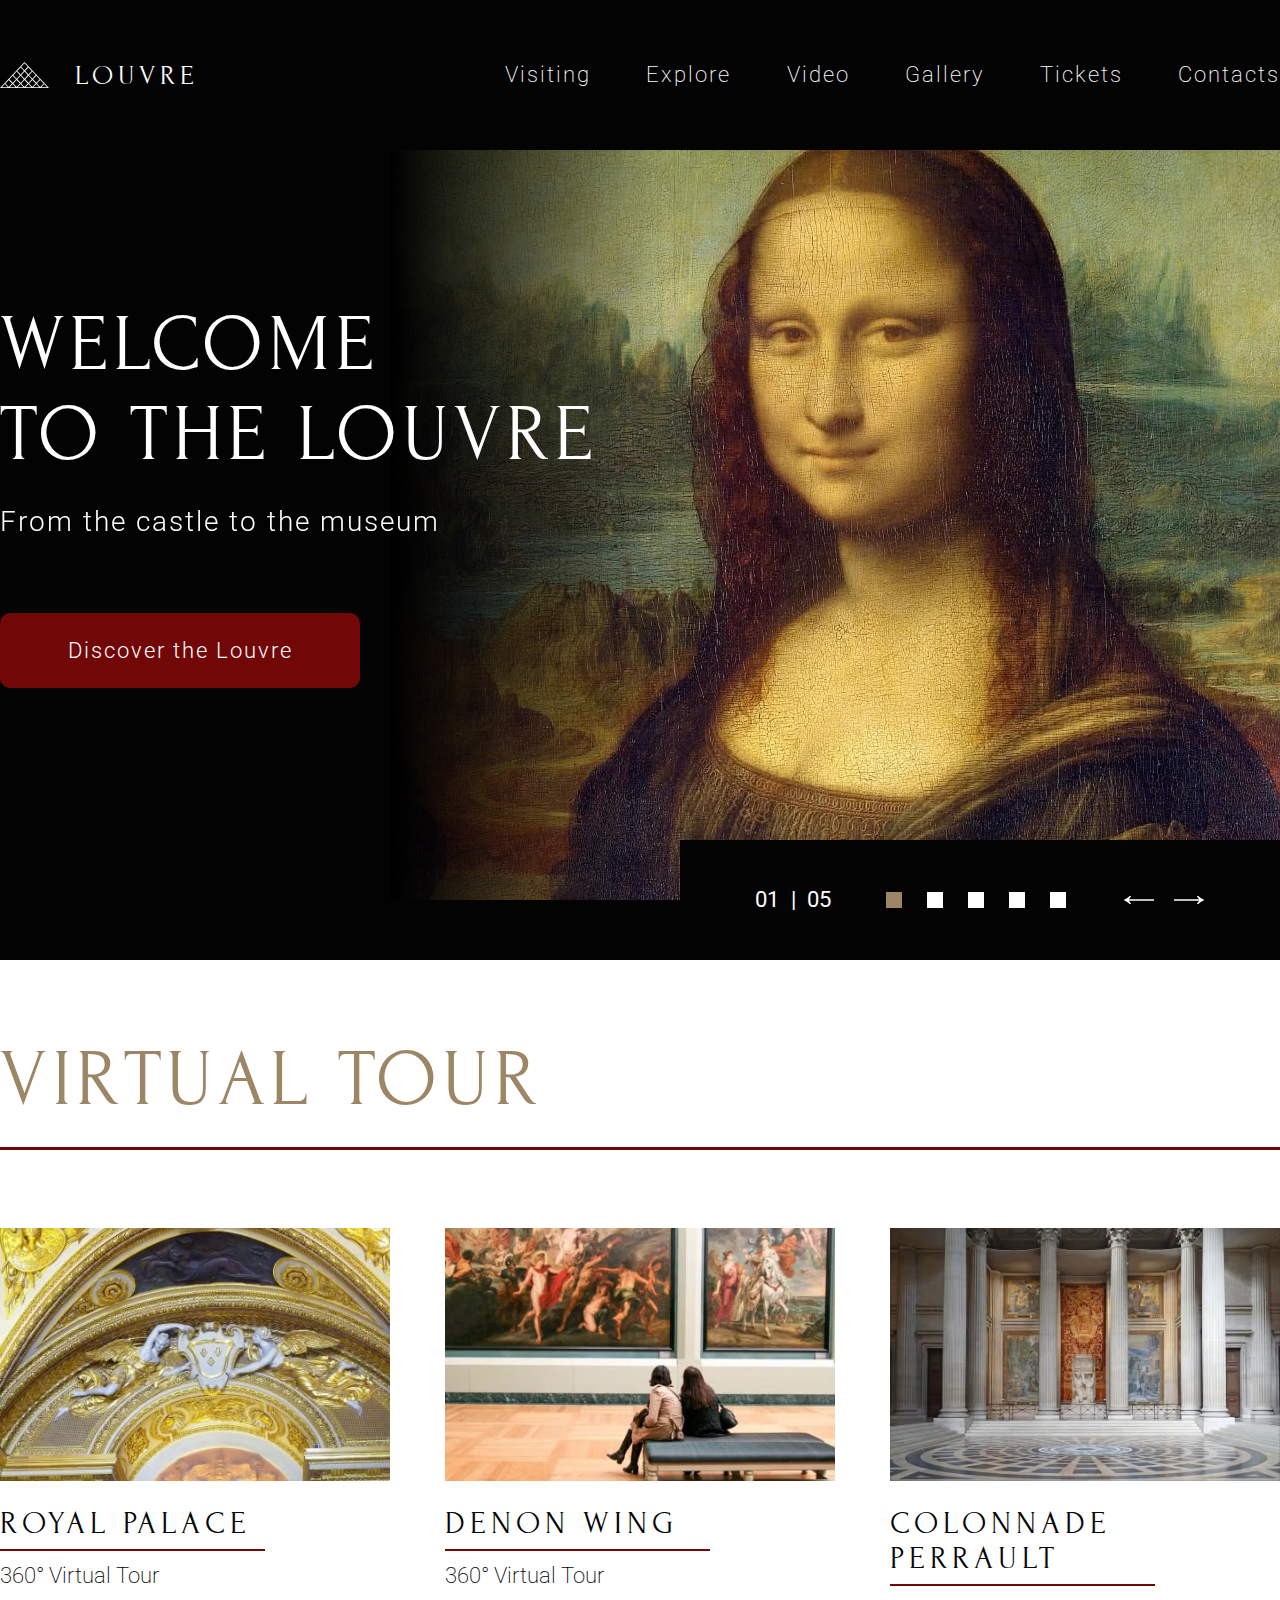
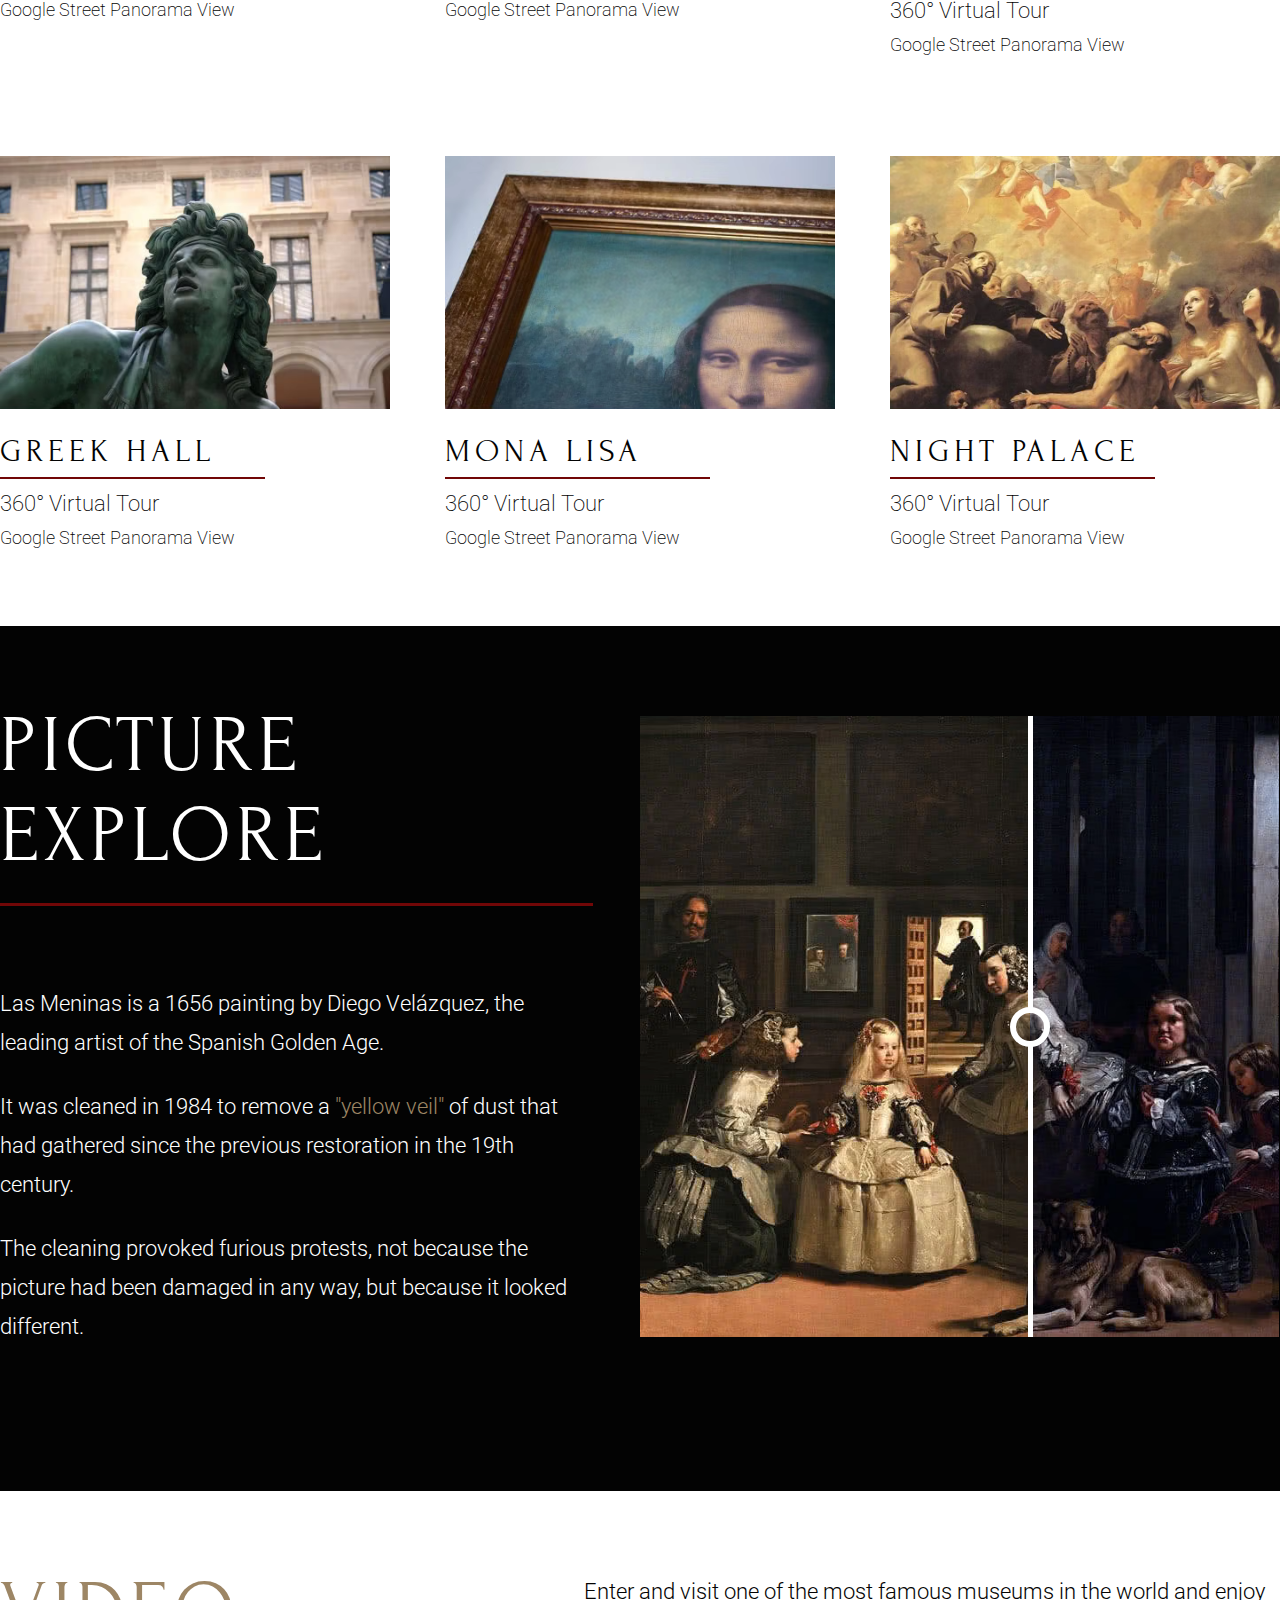
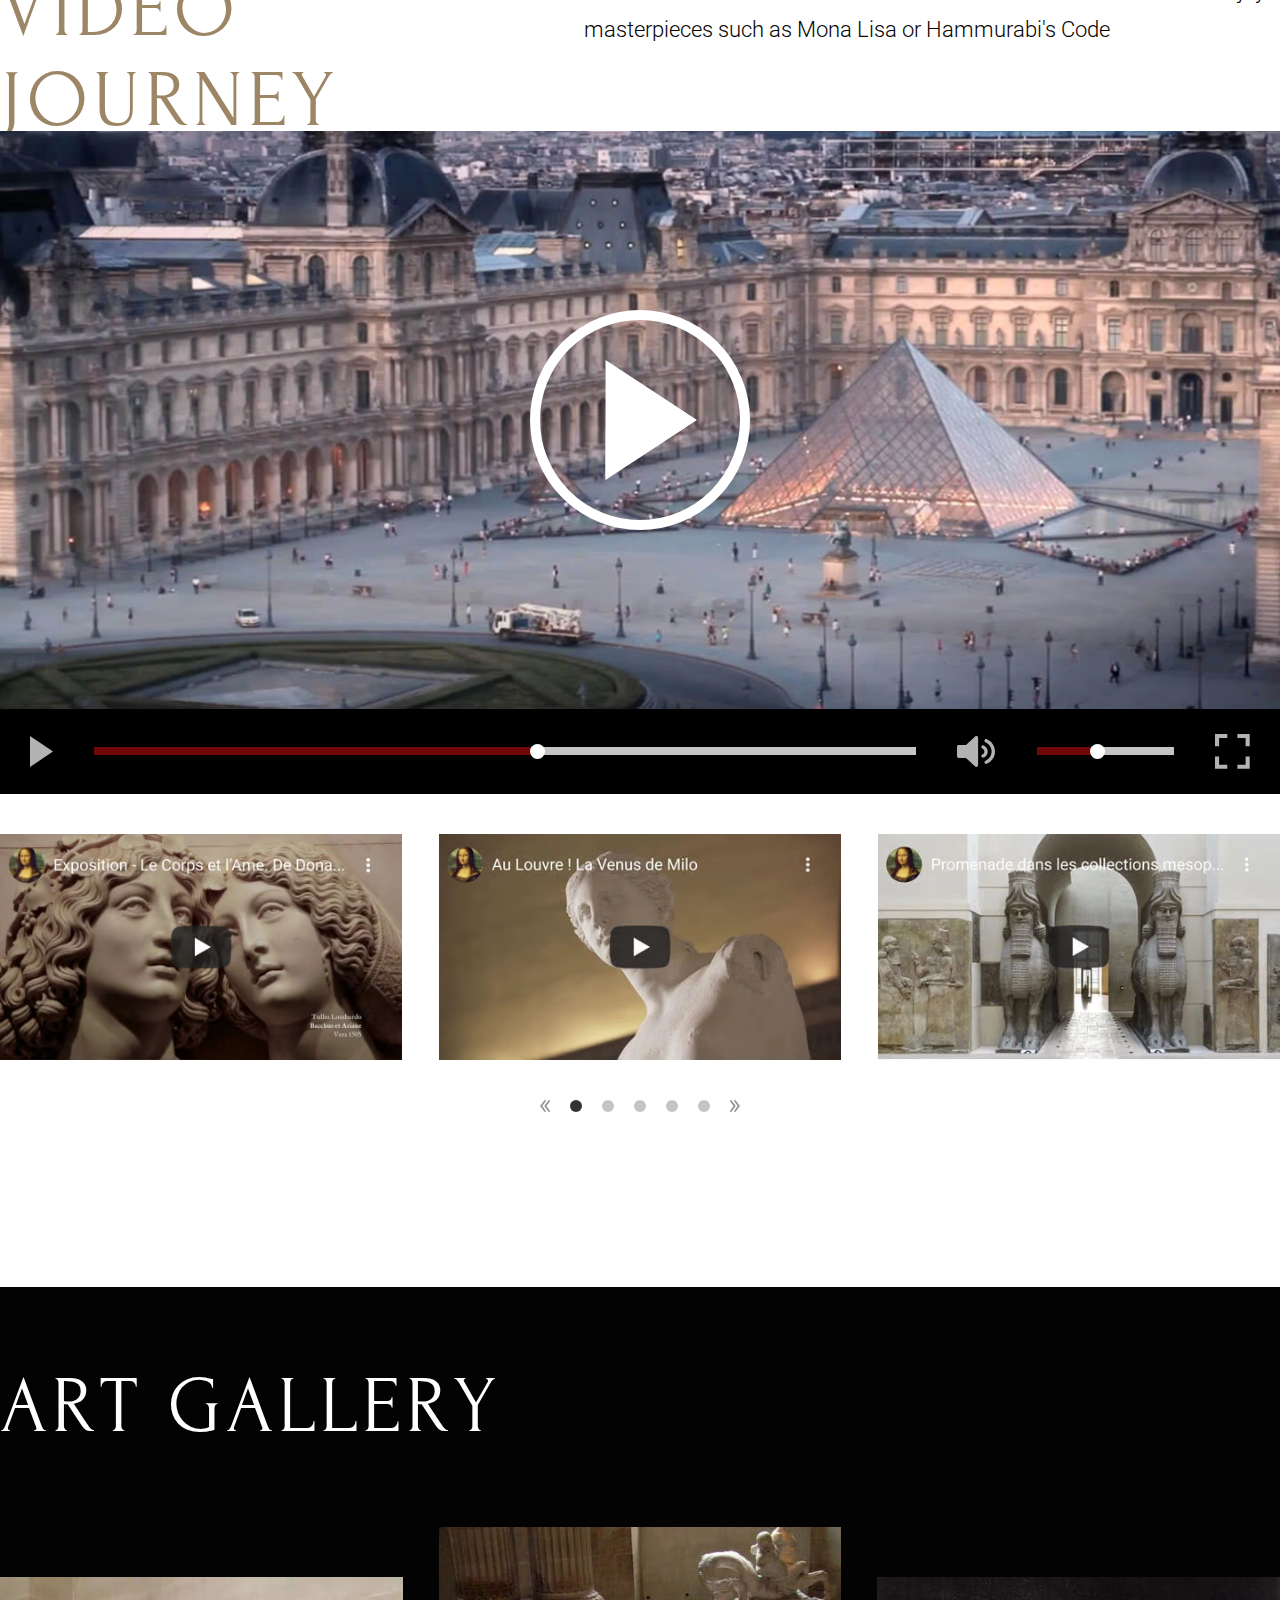
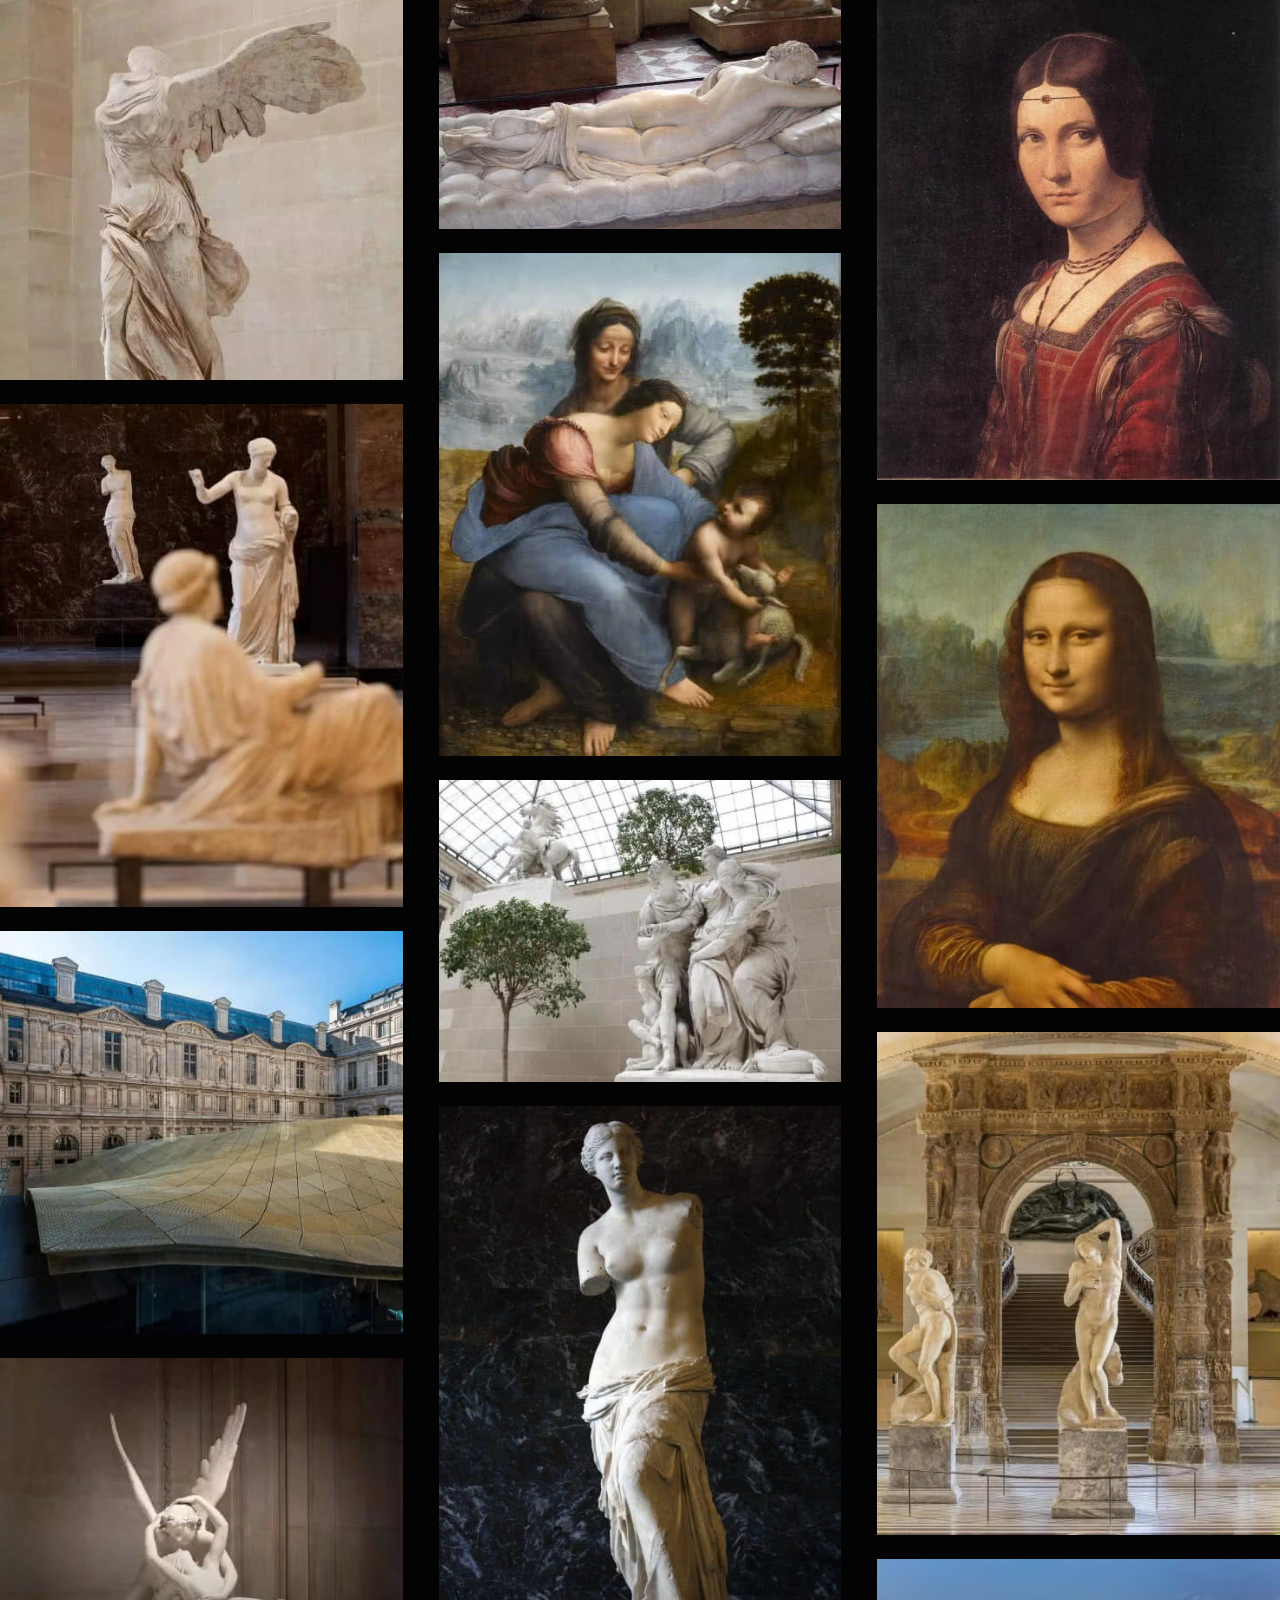
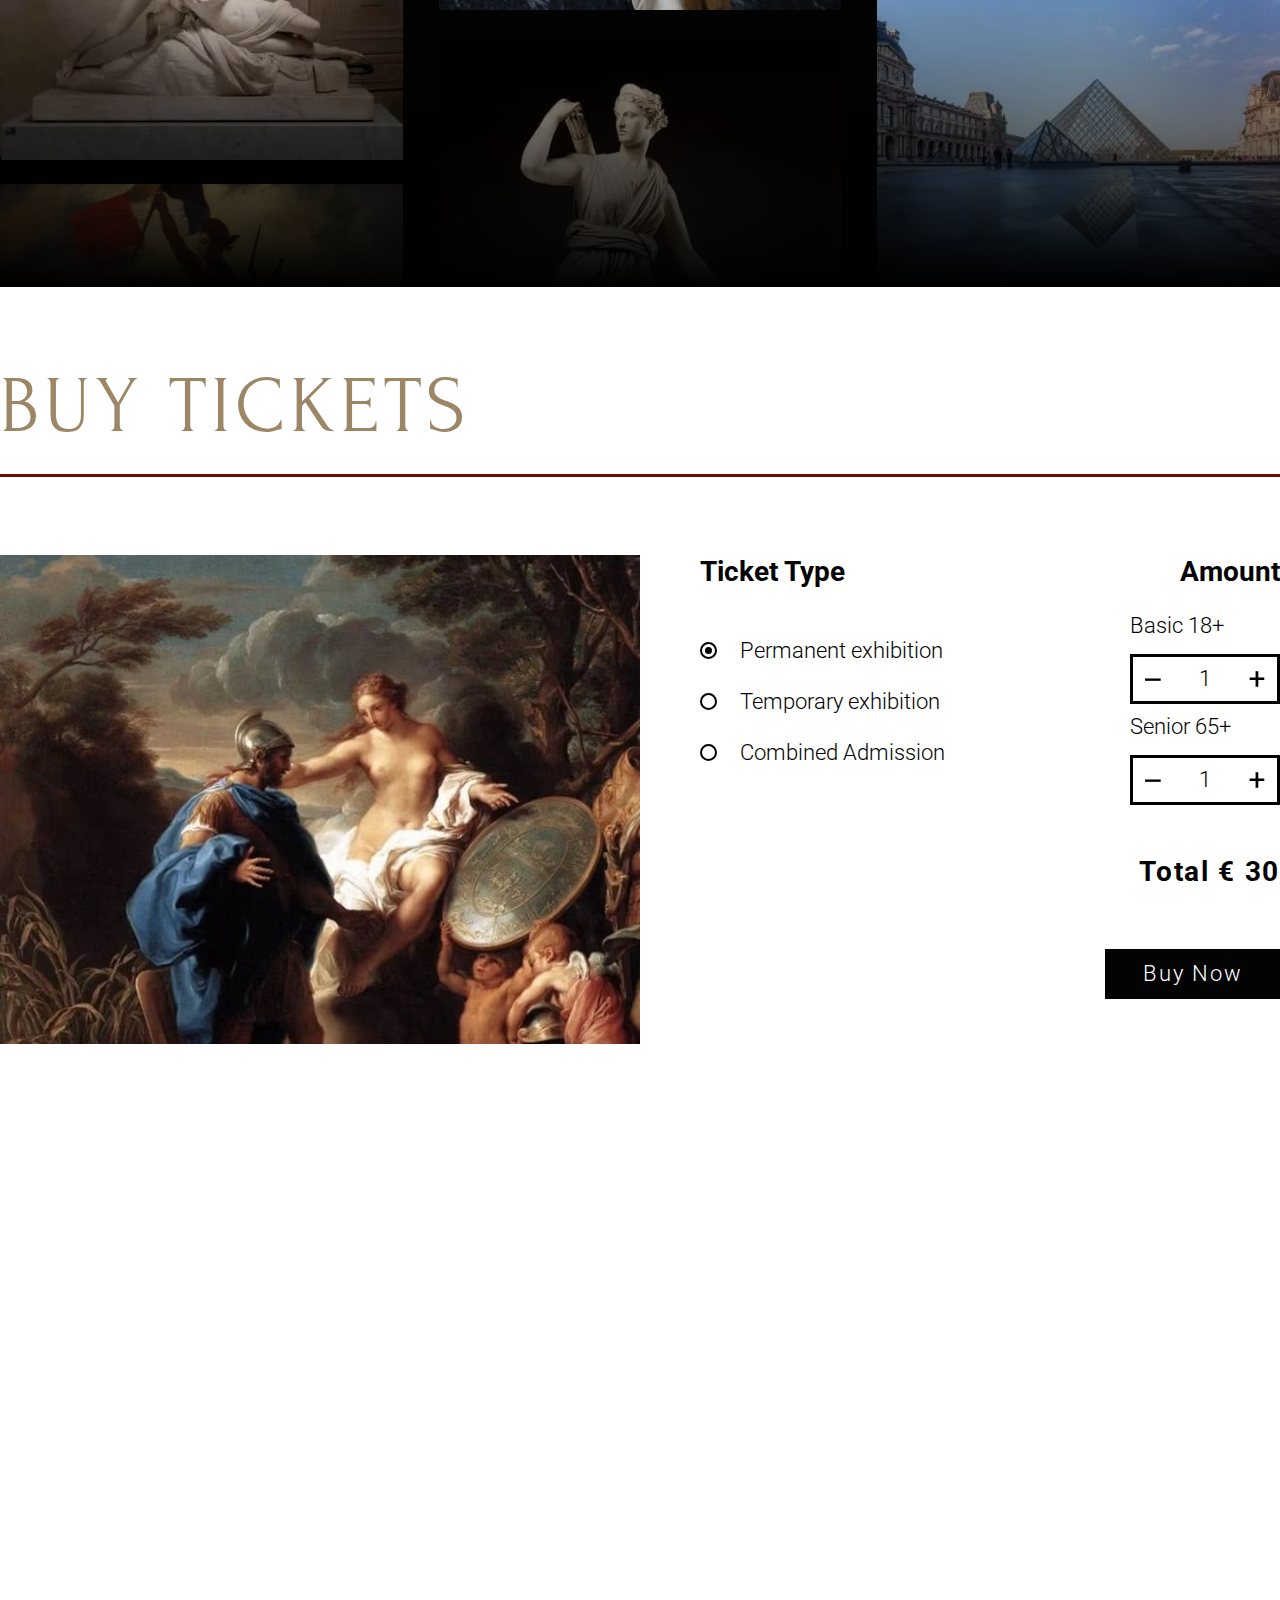
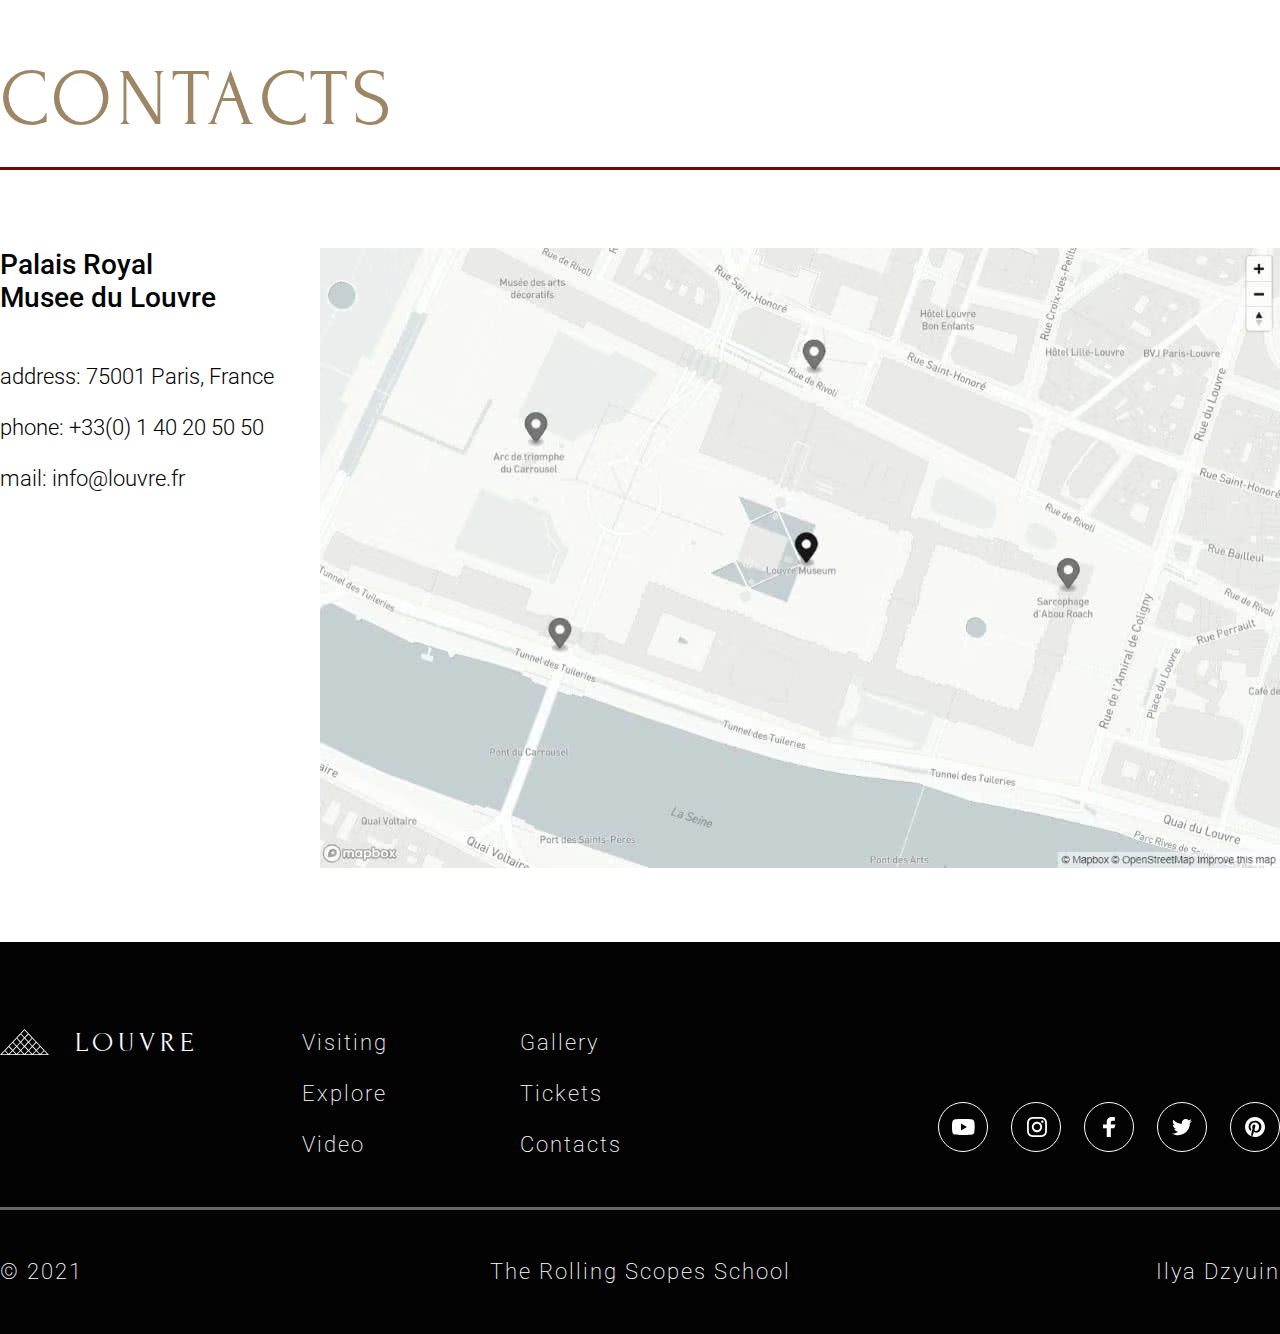
==== commit 267da0a2: "init: add all landing files" ====
--- a/museum-adaptive/index.html
+++ b/museum-adaptive/index.html
@@ -6,7 +6,7 @@
 	<meta http-equiv="X-UA-Compatible" content="IE=edge">
 	<meta name="viewport" content="width=device-width, initial-scale=1.0">
 	<link rel="stylesheet" href="./css/swiper-bundle.min.css" />
-	<link rel="stylesheet" href="css/style.min.css">
+	<link rel="stylesheet" href="./css/style.min.css">
 	<link rel="shortcut icon" href="assets/favicon.ico" type="image/x-icon">
 	<link rel="preconnect" href="https://fonts.googleapis.com">
 	<link rel="preconnect" href="https://fonts.gstatic.com" crossorigin>
--- a/museum-adaptive/css/style.min.css
+++ b/museum-adaptive/css/style.min.css
@@ -1 +1 @@
-:root{--white:#ffffff;--dark:#030303;--gold:#9d8665;--activeGold:#7e6c51;--darkRed:#710707;--controls:#b3b3b3}html{scroll-behavior:smooth}body{margin:0;min-width:320px}.overlay{position:absolute;opacity:0;visibility:hidden;z-index:50;top:0;left:0;background-color:rgba(0,0,0,.1);transition:all .4s}.overlay-active{opacity:1;visibility:visible}.header,.menu-icon-container{z-index:51}body *{padding:0;margin:0;text-decoration:none;color:unset;display:block;position:relative}button,span{display:inline}ul{list-style:none}button{cursor:pointer;background-repeat:no-repeat;background-size:contain;background-color:transparent;border:none}input[type=number]::-webkit-inner-spin-button,input[type=number]::-webkit-outer-spin-button{opacity:1}.container{max-width:1440px;margin:0 auto}.logo-heading{font-family:Forum;color:var(--white);font-weight:400;font-size:28px;letter-spacing:5px;line-height:31px;text-transform:uppercase}.small-link-font{font-family:Roboto;font-weight:200;font-size:22px;line-height:26px;letter-spacing:2px;color:var(--white)}.nav-item{transition:color .3s}.nav-item:hover{color:var(--gold)}.nav-item:active{transition:unset;color:var(--activeGold)}.social-link{transition:filter .3s}.social-link:hover{filter:invert(54%) sepia(17%) saturate(617%) hue-rotate(356deg) brightness(97%) contrast(93%)}.social-link:active{transition:unset;filter:invert(45%) sepia(3%) saturate(4494%) hue-rotate(357deg) brightness(89%) contrast(72%)}.section{background-color:var(--dark)}.section-light{background-color:var(--white)}.section-title{padding-top:75px;margin-bottom:103px;font-family:Forum;font-style:normal;font-weight:400;font-size:80px;line-height:90px;letter-spacing:5px;text-transform:uppercase;color:var(--white)}.title-light-section{color:var(--gold)}.section-title::after{content:"";position:absolute;bottom:-25px;left:0;width:100%;height:3px;background-color:var(--darkRed)}.descr{font-family:Roboto;font-style:normal;font-weight:300;font-size:28px;line-height:33px;letter-spacing:2px;color:var(--white)}.descr-contacts{font-family:Roboto;font-style:normal;font-weight:300;font-size:22px;line-height:26px}.font-light-section{color:var(--dark)}.font-medium{font-family:Roboto;font-style:normal;font-weight:500;font-size:28px;line-height:33px;color:var(--dark)}.visiting-card-title{padding-top:25px;margin-bottom:22px;font-family:Forum;font-style:normal;font-weight:400;font-size:32px;line-height:35px;letter-spacing:5px;text-transform:uppercase;color:var(--dark)}.visiting-card-title::after{content:"";position:absolute;bottom:-10px;left:0;width:68%;height:2px;background-color:var(--darkRed);transition:width .4s}.visiting-card:hover .visiting-card-title::after{width:100%}.visiting-card-descr{font-family:Roboto;font-style:normal;text-transform:capitalize;font-weight:200;font-size:22px;line-height:26px;color:var(--dark)}.visiting-card-descr-2{padding-top:8px;font-size:18px}.explore-descr{font-family:Roboto;font-style:normal;font-weight:300;font-size:22px;line-height:39px;color:var(--white)}.video-descr{display:flex;align-items:center;width:720px;font-family:Roboto;font-style:normal;font-weight:300;font-size:22px;line-height:38px;color:var(--dark)}.tickets-bold-font{font-family:Roboto;font-style:normal;font-weight:700;font-size:28px;line-height:33px;color:var(--dark);padding-bottom:25px}.tickets-font{font-family:Roboto;font-style:normal;font-weight:300;font-size:22px;line-height:26px;color:var(--dark)}.header{background-color:var(--dark)}.header-container{height:150px;display:flex;justify-content:space-between;align-items:center}.nav-header{height:100%;width:775px;display:flex;align-items:center}.nav-list-header{width:100%;display:flex;justify-content:space-between;align-items:center}.logo{width:199px;display:flex;justify-content:space-between;align-items:center;padding-right:20px}.logo-img{height:26px;width:49px;background:url(../assets/svg/logo.svg) no-repeat;background-size:contain}.menu-icon-container{display:none;width:32px;height:18px;cursor:pointer}.menu-icon{top:50%;width:32px;height:2px;background-color:var(--white);transition:all .3s}.menu-icon::before{content:"";width:32px;height:2px;position:absolute;top:-8px;left:0;background-color:var(--white);transition:all .3s}.menu-icon::after{content:"";width:32px;height:2px;position:absolute;bottom:-8px;left:0;background-color:var(--white);transition:all .3s}.menu-icon-active{background-color:transparent}.menu-icon-active::before{top:0;transform:rotateZ(-45deg)}.menu-icon-active::after{bottom:0;transform:rotateZ(45deg)}@media (max-width:1024px){.logo{align-items:unset}.container{padding:0 20px}.header-container{height:130px}.nav-header{position:absolute;z-index:7;left:55px;top:100%;display:block;width:0}.nav-list-header{width:unset;position:absolute;left:0;padding-top:35px;justify-content:flex-start;align-items:start;flex-direction:column;gap:25px 25px;transform:translateX(-300%);transition:all .5s}.side-menu-active{transform:translateX(0)}.small-link-font{font-weight:300;font-size:20px;line-height:23px;letter-spacing:2px}.header-nav-link::after{position:absolute;content:"";width:7px;height:100%;background:url(../assets/svg/menu-arrow.svg) no-repeat center;left:111.5px;top:0;transition:all .5s}.nav-item-header:hover::after{filter:invert(60%) sepia(13%) saturate(918%) hue-rotate(356deg) brightness(88%) contrast(82%)}.menu-icon-container{display:block}.menu-active{opacity:0}}@media (max-width:768px){.header-container{height:110px}.welcome-menu-active{opacity:0}}@media (max-width:420px){.header-container{height:90px}.logo{width:140px;height:20px}.logo-img{width:29px;height:16px}.logo-heading{font-weight:400;font-size:16px;line-height:18px;letter-spacing:5px}}.welcome-container{z-index:0;height:810px;transition:all .5s}.welcome-title{z-index:6;width:598px;padding-top:150px;margin:unset;transition:all .3s}.welcome-title::after{display:none}.welcome-descr{z-index:6;margin-top:25px;transition:all .3s}.welcome-button{z-index:6;margin-top:75px;width:360px;height:75px;background-color:var(--darkRed);border-radius:10px;text-align:center;line-height:75px;font-size:22px;transition:all .3s}.welcome-button:hover{background-color:var(--gold)}.slider-container{width:69.5%;position:absolute;top:0;right:0;z-index:3}.slider-container::after{content:"";top:0;left:0;width:100%;height:100%;background:linear-gradient(90deg,#000 0,rgba(0,0,0,.5) 16.19%,rgba(0,0,0,0) 30.73%);z-index:4;position:absolute;right:0;pointer-events:none}.pagination-container{z-index:6;width:600px;height:120px;background-color:var(--dark);position:absolute;right:0;bottom:0;display:flex;align-items:center;justify-content:right}.swiper-pagination-bullet-active{transition:.4s}.pagination-container:hover .swiper-pagination-bullet-active{background:var(--activeGold)}.pag-arrow{width:32px;height:8px;background-repeat:no-repeat;background-position:center center;transition:filter .4s}.pag-arrow:hover{filter:invert(55%) sepia(12%) saturate(919%) hue-rotate(356deg) brightness(95%) contrast(93%)}.pag-left-arrow{margin-left:57px;background-image:url(../assets/svg/pag_left_arrow.svg)}.pag-right-arrow{margin-left:18px;margin-right:75px;background-image:url(../assets/svg/pag_right_arrow.svg)}.swiper-pagination{margin-left:55px}.swiper-pagination-fraction{color:var(--white);font-family:Roboto;font-style:normal;font-weight:400;font-size:22px;line-height:40px;display:flex;width:76px;justify-content:space-between}@media (max-width:1024px){.welcome-container{height:585px}.section-title{font-size:50px;line-height:90px;letter-spacing:5px}.descr{font-size:24px;line-height:28px;letter-spacing:2px}.welcome-title{padding-top:50px;margin-bottom:0!important}.welcome-button{width:300px;height:60px;margin-top:50px;line-height:60px;font-size:20px}.swiper{width:100%;height:100%}.welcome-slider-img{width:100%}.slider-container{width:700px;height:525px;top:0;right:20px}.pagination-container{right:20px;width:700px;height:124px}.swiper-pagination{width:160px;margin-left:45px}.swiper-pagination-fraction{width:71px;font-weight:400;font-size:20px;line-height:40px}.swiper-pagination-bullet{width:12px;height:12px}.pag-left-arrow{margin-left:45px}}@media (max-width:768px){.welcome-container{height:861px}.slider-container{width:100%;height:546px;position:relative;margin:0 auto;right:0}.slider-container::after{display:none}.section-title{font-weight:400;font-size:40px;line-height:60px;letter-spacing:5px}.descr{font-weight:300;font-size:20px;line-height:23px;letter-spacing:2px}.welcome-title{text-align:center;width:unset;padding-top:0!important}.welcome-descr{margin-top:27px;margin-bottom:47px;text-align:center}.welcome-button{display:none}.pagination-container{position:relative;height:100px;width:100%;justify-content:center;right:unset}.pag-right-arrow{margin-right:0}}@media (max-width:420px){.welcome-container{height:544px}.section-title{font-weight:400;font-size:28px;line-height:40px;letter-spacing:5px}.descr{font-weight:300;font-size:16px;line-height:19px;letter-spacing:2px}.slider-container{width:100%;height:285px}.pagination-container{height:80px;justify-content:center}.swiper-pagination-fraction{width:50px;font-weight:400;font-size:16px;line-height:40px}.swiper-pagination{width:75px;height:7px;margin:0 0 0 25px}.swiper-pagination-bullet{width:7px;height:7px}.pag-left-arrow{width:20px;background-size:auto;background-position-x:left;margin:0 0 0 25px}.pag-right-arrow{width:20px;background-size:auto;background-position-x:right;margin:0 0 0 15px}}.visiting{height:1266px}.visiting-cards-container{height:923px;display:flex;flex-wrap:wrap;justify-content:space-between;align-content:space-between}.visiting-card{width:30.5%}.visiting-card-img{width:100%}@media (max-width:1024px){.visiting{height:1433px}.section-title{padding-top:50px;margin-bottom:77px}.section-title::after{bottom:-15px}.visiting-cards-container{height:1153px;justify-content:space-evenly}.visiting-card{width:33.5%}.visiting-card-title{font-size:28px;line-height:31px;letter-spacing:3px}.visiting-card-title::after{width:46%}.visiting-card-descr{font-weight:200;font-size:20px;line-height:23px}.visiting-card-descr-2{font-size:16px;line-height:19px}}@media (max-width:768px){.visiting{height:1226px}.section-title{padding-top:40px;margin-bottom:67px}.section-title::after{bottom:-22px}.visiting-card{width:38%}.visiting-card-title{font-weight:400;font-size:22px;line-height:24px;letter-spacing:3px}.visiting-card-title::after{width:54%}.visiting-card-descr{font-weight:200;font-size:18px;line-height:21px}.visiting-card-descr-2{font-weight:200;font-size:16px;line-height:19px}.visiting-cards-container{height:980px}.visiting-title{margin-bottom:60px}}@media (max-width:420px){.visiting{height:2153px}.visiting-card{width:74%}.visiting-card-title{font-weight:400;font-size:18px;line-height:20px;letter-spacing:5px}.visiting-card-descr{font-weight:200;font-size:16px;line-height:19px}.visiting-cards-container{height:1970px}}.explore-container{height:865px;display:flex;justify-content:space-between}.img-compare-container{margin-top:90px;margin-bottom:75px;width:50%;overflow:hidden}.img-compare{position:absolute;width:100%;height:100%;overflow:hidden}.img-compare img{height:100%;vertical-align:middle}.img-compare-slider{position:absolute;z-index:7;cursor:ew-resize;width:28px;height:28px;border-radius:50%;border:6px solid #fff;background-color:transparent}.img-compare-slider::after,.img-compare-slider::before{content:"";position:absolute;background-color:#fff;height:350px;width:5px;left:calc(50% - 2.5px)}.img-compare-slider::before{top:-350px}.img-compare-slider::after{top:100%}.explore-text{width:46.3%}.explore-descr{padding-top:25px}.explore-descr-first{padding:0}.explore-descr-highlight{display:inline;color:var(--gold)}@media (max-width:1024px){.explore-container{height:1149px;flex-direction:column;justify-content:flex-start;align-content:center}.explore-descr{font-weight:300;font-size:20px;line-height:38px;padding:0}.explore-descr:last-child{display:none}.explore-text{width:100%}.img-compare-container{width:calc(100% - 264px);margin:62px auto}}@media (max-width:768px){.explore-container{height:908px}.explore-descr{display:none}.explore-title{margin-bottom:60px}.img-compare-container{margin:0 auto;width:100%}}@media (max-width:420px){.explore-container{height:551px}.img-compare-slider{width:14px;height:14px;border:3px solid #fff}.img-compare-slider::after,.img-compare-slider::before{width:1px;left:calc(50% - 1px)}}.video-container{height:1396px}.video-container h2:after{display:none}.video-container h2{padding-top:0}.video-heading-container{height:90px;padding-top:75px;display:flex;justify-content:space-between}.video-player{margin-top:75px}.video-player-img{width:100%}.play-big-button{position:absolute;cursor:pointer;width:220px;height:220px;left:calc(50% - 110px);top:calc(50% - 110px);border:10px solid #fff;border-radius:50%;background:url(../assets/svg/video-controls/controls/play-big.svg) no-repeat 60% center}.play-big-button:hover{filter:invert(30%) sepia(99%) saturate(7306%) hue-rotate(349deg) brightness(85%) contrast(118%)}.video-controls{height:85px;background-color:#000;display:flex;justify-content:space-between;align-items:center;padding:0 30px}.video-button:hover{filter:brightness(100)}.play-button{width:23px;background:url(../assets/svg/video-controls/controls/play.svg) no-repeat center}.volume-toggle{width:38px;background:url(../assets/svg/video-controls/controls/volume.svg) no-repeat center}.fs-button{width:35px;background:url(../assets/svg/video-controls/controls/fullscreen.svg) no-repeat center}.video-button{height:100%;background-size:contain}.video-progress{height:8px;cursor:pointer;transition:background 450ms ease-in;-webkit-appearance:none}.video-progress::-webkit-slider-thumb{width:15px;height:15px;border-radius:50%;-webkit-appearance:none;background:var(--white)}.video-time-progress{width:67.32%;background:linear-gradient(to right,#710707 0,#710707 54%,#c4c4c4 54%,#c4c4c4 100%)}.video-volume-progress{background:linear-gradient(to right,#710707 0,#710707 44%,#c4c4c4 44%,#c4c4c4 100%);width:11.23%}.video-slider-previews{padding-top:40px;display:flex;justify-content:space-between;align-items:center}.video-slider-preview{width:31.4%}.video-slider-pagination{margin:0 auto;width:200px;padding:40px;display:flex;justify-content:space-between;align-items:center}.video-slider-button{width:10px;height:12px}.video-slider-button:hover{filter:brightness(0) saturate(100%) invert(7%) sepia(63%) saturate(5773%) hue-rotate(358deg) brightness(105%) contrast(97%)}.video-slider-button-prev{background-image:url(../assets/svg/video-controls/slider/video-slider-left.svg)}.video-slider-button-next{background-image:url(../assets/svg/video-controls/slider/video-slider-right.svg)}.video-slider-pagination:hover .first-bullet{background-color:var(--darkRed)}.video-slider-bullet{height:12px;width:12px;border-radius:50%;background-color:#c4c4c4}.first-bullet{background-color:#333}@media (max-width:1024px){.video-container{height:1001px}.video-heading-container{height:175px;padding-top:0}.video-title{margin:0;margin-top:55px;margin-bottom:35px}.video-descr{display:none}.video-player{margin:0}.play-big-button{width:152px;height:152px;left:calc(50% - 76px);top:calc(50% - 76px);border:5px solid #fff;background-size:63px 83px}.video-controls{height:60px;padding:0 40px}.video-time-progress{width:62.39%;height:5px}.video-volume-progress{width:15.82%;height:5px}.video-progress::-webkit-slider-thumb{width:13px;height:13px}.play-button{width:23px;height:100%}.volume-toggle{width:26px;height:20px}.fs-button{width:26px;height:26px}.video-slider-preview{width:30.5%}}@media (max-width:768px){.video-container{height:837px}.video-heading-container{height:120px}.video-title{margin-top:40px}.play-big-button{width:80px;height:80px;left:calc(50% - 40px);top:calc(50% - 40px);border:3px solid #fff;background-size:33px 44px}.video-controls{height:53px;padding:0 30px;margin-top:5px}.video-time-progress{position:absolute;width:100%;top:-5px;left:0}.video-volume-progress{width:72.75%}.video-slider-preview:last-child{display:none}.video-slider-previews{padding-top:20px}.video-slider-preview{width:48.6%}.video-slider-pagination{width:190px;padding-top:20px}.video-slider-bullet{width:10px;height:10px}}@media (max-width:550px){.video-controls{padding:0 20px}}@media (max-width:420px){.video-container{height:551px}.video-heading-container{height:96px}.play-big-button{width:50px;height:50px;left:calc(50% - 25px);top:calc(50% - 25px);border:2px solid #fff;background-size:21px 27px}.video-controls{height:50px;padding:0 20px;margin-top:4px}.video-progress{height:4px}.video-progress::-webkit-slider-thumb{width:10px;height:10px}.video-time-progress{position:absolute;top:-4px;left:0}.play-button{width:14px;height:18px}.volume-toggle{width:18px;height:14px}.fs-button{width:18px;height:18px}.video-volume-progress{width:58.82%}.video-slider-previews{padding-top:40px}.video-slider-preview{width:47.5%}.video-slider-pagination{width:174px;padding-top:40px}.video-slider-bullet{width:8px;height:8px}.video-slider-button{width:7px;height:8px}}.gallery-container{height:2200px;overflow:hidden}.gallery-container h2{margin-bottom:75px}.gallery-container h2::after{display:none}.gallery-img-container{height:3000px;display:flex;flex-direction:column;flex-wrap:wrap;gap:24px 18px}.gallery-container::after{position:absolute;content:"";bottom:0;width:100%;height:360px;background:linear-gradient(180deg,rgba(0,0,0,0) 0,#000 100%)}.gallery-img-container>img{width:calc((100% - 72px)/ 3)}.spacer{position:static;width:0;height:100%}.gallery-img-container>img:nth-child(1),.gallery-img-container>img:nth-child(13){padding-top:50px}@media (max-width:1024px){.gallery-container{height:1460px}.gallery-container h2{margin-bottom:55px}}@media (max-width:768px){.gallery-container{height:1220px}.gallery-container h2{margin-bottom:40px}.gallery-img-container{gap:24px 12px}.gallery-img-container>img{width:calc((100% - 24px)/ 2)}.spacer:last-child{display:none}}@media (max-width:420px){.gallery-container{height:757px}}.tickets-container{height:893px}.tickets-inner-flex{display:flex}.tickets-img{object-fit:cover;width:50%}.tickets-type-choise{width:270px;padding-left:60px}.tickets-amount-choise{margin-left:auto}.radio-button{padding-top:25px}.radio-label{padding-left:40px;cursor:pointer}.radio-input{opacity:0;position:absolute;z-index:7;width:20px;height:20px}.radio-label::before{content:"";position:absolute;width:17px;height:24px;left:0;background:url(../assets/svg/tickets/radio-circle.svg) no-repeat center center}.radio-label::after{content:"";position:absolute;width:17px;height:24px;left:0;opacity:0;background:url(../assets/svg/tickets/radio-checked.svg) no-repeat center center;transition:opacity .4s}.radio-input:checked~.radio-label::after{opacity:1}.tickets-amount{width:150px;margin-left:auto}.tickets-amount-header{text-align:right}.tickets-amount>.tickets-font{text-align:left}.basic-ticket-amount,.senior-ticket-amount{margin-top:15px;margin-bottom:10px;height:44px;display:flex;align-items:center;border:3px solid var(--dark)}.amount-change{width:16px;height:16px;margin:14px 12px;background-repeat:no-repeat;background-position:center center;top:0;transition:.1s ease-in-out}.amount-change:hover{width:30px;height:30px;margin:6px 6px;filter:invert(13%) sepia(23%) saturate(7100%) hue-rotate(345deg) brightness(94%) contrast(110%)}.amount-minus{position:absolute;left:0;background-image:url(../assets/svg/tickets/–.svg)}.amount-plus{position:absolute;right:0;background-image:url(../assets/svg/tickets/+.svg)}.amount{display:block;width:100%;line-height:46px;text-align:center;pointer-events:none}.input-number{display:none}.price{text-align:right;margin-top:50px;letter-spacing:1.65px}.buy-now{margin-top:36px;width:175px;height:50px;letter-spacing:2px;color:var(--white);background-color:var(--dark);transition:.4s}.buy-now:hover{background-color:var(--gold);color:var(--dark)}@media (max-width:1024px){.tickets-container{height:718px}.tickets-type-choise{display:none}.tickets-inner-flex{justify-content:space-between}.tickets-img{object-fit:cover;width:71%;height:440px}.tickets-amount-choise{width:175px;margin-right:29px}.tickets-amount-header{text-align:left}.tickets-bold-font{padding-bottom:0}.tickets-descr{padding-top:29px}.basic-ticket-amount,.senior-ticket-amount{margin-top:10px;margin-bottom:0}.tickets-amount{width:100%}.price{display:flex;justify-content:space-between;padding-left:0;margin-top:25px;margin-right:10px}.buy-now{position:absolute;margin:0;right:0;bottom:0}}@media (max-width:768px){.tickets-container{height:633px}.tickets-title{margin-bottom:62px}.tickets-img{width:61%;height:340px}.tickets-inner-flex{height:430px}.tickets-amount-choise{margin-right:49px}.tickets-descr{padding-top:25px}.tickets-descr:first-child{padding-top:40px}.price{margin-top:39px}}@media (max-width:650px){.tickets-amount-choise{margin-right:0}.tickets-img{width:calc(61% - 35px);height:100%}}@media (max-width:420px){.tickets-container{height:759px}.tickets-img{width:100%;height:160px}.tickets-inner-flex{flex-direction:column;align-items:center}.tickets-amount{height:355px}.tickets-amount-choise{margin:0}.tickets-bold-font{font-weight:700;font-size:16px;line-height:19px}.tickets-font{font-weight:300;font-size:16px;line-height:19px}.amount{font-weight:300;font-size:22px;line-height:26px}.tickets-amount-header{text-align:center;padding-top:40px}.tickets-descr{padding-top:20px}.tickets-descr:first-child{padding-top:20px}.basic-ticket-amount,.senior-ticket-amount{margin-top:13px}.price{display:block;text-align:center;margin-top:42px;padding:0;letter-spacing:0}}.parallax{height:400px;width:100%;background-position:center;background-image:url(../assets/img/parallax.avif);background-size:cover;background-attachment:fixed}@media (max-width:768px){.parallax{height:300px}}.contacts-container{height:962px}.contacts-content{display:flex;justify-content:space-between}.contacts-item{padding-top:25px}.contacts-item:first-child{padding-top:50px}.contacts-map-container{width:960px;height:620px;background:url(../assets/img/contacts-map.avif) no-repeat;background-size:contain}@media (max-width:1024px){.contacts-container{height:734px}.contacts-map-container{width:694px;height:454px}.font-medium{font-weight:500;font-size:24px;line-height:28px}.descr-contacts{font-weight:300;font-size:20px;line-height:23px}.contacts-item{padding-top:15px}.contacts-item:first-child{padding-top:35px}}@media (max-width:768px){.contacts-container{height:925px}.contacts-content{flex-wrap:wrap}.contacts-title{margin-bottom:65px}.font-medium{font-weight:500;font-size:20px;line-height:23px}.descr-contacts{font-weight:300;font-size:18px;line-height:21px}.contacts-item:first-child{padding-top:0}.contacts-list{padding:40px 0}.contacts-map-container{width:100%;height:476px}}@media (max-width:420px){.contacts-container{height:636px}.font-medium{font-weight:500;font-size:16px;line-height:19px}.descr-contacts{font-weight:300;font-size:16px;line-height:19px}.contacts-map-container{width:100%;height:248px}}.popup-buy-tickets{position:fixed;width:100%;height:100%;background-color:rgba(0,0,0,.8);top:0;left:0;opacity:0;visibility:hidden;transition:all .7s;overflow-x:hidden}.popup-overlay{width:100%;height:100%;position:absolute;top:0;left:0}.popup-buy-tickets:target{opacity:1;visibility:visible}.tickets:target .popup-content{transform:translate(-100%,0);opacity:0}.popup-buy-tickets:target .popup-content{transform:translate(0,0);opacity:1}.popup-container{min-height:100vh;min-width:100%;display:flex;align-items:center;justify-content:center}.popup-content{width:1440px;height:845px;background-color:var(--white);color:#000;opacity:0;transition:all .6s;transform:translate(-100%,0);z-index:10}.popup-close{width:25px;height:25px;background:url(../assets/svg/popup/popup-close.svg) no-repeat center center;position:absolute;right:30px;top:30px}.popup{top:91px;left:235px;width:970px;height:663px;display:flex;justify-content:space-between}.popup-logo{width:85px;height:41px;background:url(../assets/svg/popup/popup-logo.svg) no-repeat center}.booking-tickets{width:400px}.booking-tickets>h3{font-family:Forum;font-style:normal;font-weight:400;font-size:50px;line-height:55px;text-transform:uppercase;color:#9d8665}.booking-tickets>h4{font-family:Roboto;font-style:normal;font-weight:400;font-size:18px;line-height:21px;color:#710707;padding-top:15px}.booking-tickets>h4::after{content:"";position:absolute;bottom:-10px;left:0;width:100%;height:3px;background-color:var(--darkRed)}.popup-inputs{display:flex;flex-direction:column;gap:18px 0}.date-time{display:flex;justify-content:space-between}.tickets-date,.tickets-time{width:188px;height:45px;margin-top:70px;border-radius:0;border:1px solid}.tickets-input{width:100%;height:45px;border-radius:0;border:1px solid;font-family:Roboto;font-style:normal;font-weight:400;font-size:18px;line-height:21px;color:#030303}.entry-tickets{height:110px;padding:10px 15px 15px 15px;border:1px solid}.entry-tickets>h4{font-family:Forum;font-style:normal;font-weight:400;font-size:18px;line-height:20px;text-transform:capitalize;color:#9d8665}.entry-tickets>h4::after{content:"";position:absolute;bottom:-7px;left:0;width:100%;height:2px;background-color:var(--darkRed)}.entry-counter{height:25px;margin-top:22px;display:flex;justify-content:space-between;align-items:center}.senior-counter{margin-top:18px}.amount-popup,.entry-counter>p{font-family:Roboto;font-style:normal;font-weight:400;font-size:18px;line-height:21px;color:#030303}.basic-ticket-amount-popup,.senior-ticket-amount-popup{width:105px;height:25px;border:1px solid}.basic-ticket-popup-change,.senior-ticket-popup-change{width:35px;height:25px;position:absolute}.basic-ticket-minus-popup,.senior-ticket-minus-popup{left:0;background:#000 url(../assets/svg/popup/-popup.svg) no-repeat center center}.basic-ticket-plus-popup,.senior-ticket-plus-popup{right:0;background:#000 url(../assets/svg/popup/+popup.svg) no-repeat center center}.amount-popup{position:absolute;width:100%;line-height:25px;text-align:center;pointer-events:none}.payment{width:470px;height:611px;padding:25px 28px 25px 28px;border:1px solid var(--dark)}.payment-heading{height:151px;width:100%;display:flex;justify-content:space-between}.payment-heading-text>h4{font-family:Roboto;font-style:normal;font-weight:500;font-size:32px;line-height:37px;color:#272727}.payment-heading-text>h5{font-family:Roboto;font-style:normal;font-weight:500;font-size:22px;line-height:29px;color:#740c11;opacity:.9;padding-bottom:5px}.payment-heading-text>p{padding-top:6px;padding-left:32px;font-family:Roboto;font-style:normal;font-weight:300;font-size:18px;line-height:21px;color:#030303}.day::after{content:"";position:absolute;height:18px;width:18px;left:0;bottom:2px;background:url(../assets/svg/popup/date.svg) no-repeat center center}.time::after{content:"";position:absolute;height:18px;width:18px;left:0;bottom:2px;background:url(../assets/svg/popup/Time.svg) no-repeat center center}.temp::after{content:"";position:absolute;height:18px;width:18px;left:0;bottom:2px;background:url(../assets/svg/popup/ok.svg) no-repeat center center}.summary-container{width:100%;height:117px;margin-top:22px}.summary{display:flex;justify-content:space-between}.basic-summary>p,.senior-summary>p{font-family:Roboto;font-style:normal;font-weight:400;font-size:22px;line-height:26px;color:#030303}.senior-summary{margin-top:5px}.senior-summary::after{content:"";position:absolute;bottom:-10px;left:0;width:100%;height:2px;background-color:var(--darkRed)}.total-summary{margin-top:21px}.total-summary>p{font-family:Roboto;font-style:normal;font-weight:400;font-size:32px;line-height:37px;color:#030303}.summary-basic-amount{position:absolute;height:20px;width:32px;left:0;bottom:4px;text-align:center;font-family:Roboto;font-style:normal;font-weight:400;font-size:18px;line-height:21px;color:#a4a4a3;background:url(../assets/svg/popup/popup-summary-frame.svg) no-repeat center center}.summary-senior-amount{position:absolute;height:20px;width:32px;left:0;bottom:4px;text-align:center;font-family:Roboto;font-style:normal;font-weight:400;font-size:18px;line-height:21px;color:#a4a4a3;background:url(../assets/svg/popup/popup-summary-frame.svg) no-repeat center center}.pay-card{width:470px;height:241px;margin-top:10px}.card-top-side{width:320px;height:181px;padding:15px 20px;z-index:7;position:absolute;top:0;left:0;background-color:#bcbcbc;border-radius:5px}.card-visa-label{position:absolute;width:55px;height:16px;background-image:url(../assets/svg/popup/Visa.svg);top:34px;right:20px}.card-mastercard-label{position:absolute;width:53px;height:32px;top:65px;right:20px;background-image:url(../assets/svg/popup/Mastercard.svg)}.card-number-input{width:195px}.card-top-side>p:nth-child(3),.card-top-side>p:nth-child(5){padding-top:10px}.card-date-input-block{width:215px;display:flex;justify-content:space-between}.card-input-month,.card-input-year{width:80px}.card-input-cardholdrer{width:calc(100% - 20px);text-transform:uppercase}.card-back-side{width:360px;height:211px;z-index:6;position:absolute;right:0;bottom:0;background-color:#939393;border-radius:5px}.black-stripe{top:25px;height:45px;background-color:#161615}.card-text-font{font-family:Roboto;font-style:normal;font-weight:400;font-size:12px;line-height:14px;color:#161615}.card-cvv{top:40px;left:274px}.card-input{height:15px;border:none;padding:10px;margin-top:5px}.card-cvv-input{width:55px;top:40px;left:265px}.card-cvv-descr{top:45px;left:276px;font-family:Roboto;font-style:normal;font-weight:400;font-size:10px;line-height:12px;color:#161615}.popup-buy-button{width:220px;height:45px;position:absolute;right:28px;bottom:25px;text-align:center;color:var(--white);background-color:var(--darkRed);font-family:Roboto;font-weight:400;font-size:22px;line-height:45px}.payment-img{width:150px;height:120px}@media (max-width:1024px){.popup-content{width:1024px}.popup{left:27px}}@media (max-width:768px){.popup-content{width:590px;height:1479px}.popup{flex-direction:column;gap:51px 0}.booking-tickets{width:530px}.tickets-date,.tickets-time{width:251px;margin-top:50px}.payment{width:500px;height:615px;padding:25px 15px}.card-back-side{left:140px}.popup-buy-button{position:relative;margin-top:50px;left:280px}}@media (max-width:420px){.popup-content{width:100%;height:1754px}.popup{gap:51px 0;height:1624px}.popup-close{right:40px;top:40px}.booking-tickets{width:360px}.booking-tickets>h3{font-size:32px;line-height:35px}.date-time{display:block;margin-top:50px}.tickets-date,.tickets-time{width:100%;margin-top:0}.tickets-time{margin-top:20px}.payment{width:330px;height:885px;padding:25px 15px}.payment-img{width:120px;height:96px}.senior-summary::after{bottom:-13px}.total-summary{margin-top:23px}.card-back-side,.card-top-side{position:relative;width:290px}.card-back-side{margin-top:25px;left:0;width:calc(100% - 140px)}.card-top-side{margin-top:15px}.card-cvv{font-size:13px;left:244px}.card-cvv-input{left:235px}.card-cvv-descr{line-height:11px;left:246px}.popup-buy-button{left:calc(100% - 220px);bottom:-193px}}.footer{background-color:var(--dark);height:265px;border-bottom:solid #666}.footer-container{height:135px;position:relative;top:75px;display:flex;justify-content:space-between}.footer-logo{align-self:flex-start;height:50px}.nav-footer{width:25%;max-height:128px;margin-right:18.26%}.nav-list-footer{margin-top:13px;width:100%;height:100%;display:flex;flex-direction:column;align-content:space-between;flex-wrap:wrap;gap:25px 0}.social{align-self:flex-end}.social-list{width:100%;display:flex;justify-content:space-between}.social-item{padding-right:23px}.social-item:last-child{padding-right:0}.youtube{background:url(../assets/svg/social_youtube.svg)}.insta{background:url(../assets/svg/social_instagram.svg)}.facebook{background:url(../assets/svg/social_facebook.svg)}.twitter{background:url(../assets/svg/social_twitter.svg)}.pinterest{background:url(../assets/svg/social_pinterest.svg)}.social-link{width:48px;height:48px;background-repeat:no-repeat;background-position:center;border-radius:50%;border:solid 1px var(--white)}@media (max-width:1024px){.footer{height:243px}.footer-container{top:60px}.small-link-font{font-weight:200;font-size:22px;line-height:25px;letter-spacing:2px}.nav-footer{margin-right:7.5%;width:31.5%}.nav-list-footer{margin-top:5px}}@media (max-width:768px){.footer{height:308px;border-width:1px}.footer-container{top:50px;align-items:flex-end;gap:51px 0;flex-wrap:wrap}.nav-footer{margin-top:5px;margin-right:12.23%;padding:0;width:47.16%;height:115px}.small-link-font{font-weight:200;font-size:18px;line-height:21px;letter-spacing:2px}.social{margin-left:40.66%}}@media (max-width:600px){.nav-footer{padding:0;width:100%;height:68px}.footer-container{gap:40px 0}.social{margin:0 auto}.nav-footer{margin:0 auto}.nav-list-footer{margin-top:0}.nav-item{padding:0}}@media (max-width:420px){.footer{height:296px;border-width:1px}.footer-container{top:41px}.footer-logo{height:unset;width:133px}.small-link-font{font-weight:200;font-size:16px;line-height:19px;letter-spacing:2px}.social-list{justify-content:center}.social-item{padding-right:4px}}.footer-rss{background-color:var(--dark);height:124px}.footer-rss-container{height:100%;display:flex;align-items:center}.footer-rss-link{position:absolute;text-align:center;width:100%}.footer-rss-list{width:100%;display:flex;justify-content:space-between}@media (max-width:768px){.footer-rss{height:102px}.footer-rss-font{font-weight:200;font-size:22px;line-height:22px;letter-spacing:2px}}@media (max-width:620px){.footer-rss-link{display:none}}@media (max-width:420px){.footer-rss-font{font-weight:200;font-size:16px;line-height:19px;letter-spacing:2px}}+:root{--white:#ffffff;--dark:#030303;--gold:#9d8665;--activeGold:#7e6c51;--darkRed:#710707;--controls:#b3b3b3}html{scroll-behavior:smooth}body{margin:0;min-width:320px}.overlay{position:absolute;opacity:0;visibility:hidden;z-index:50;top:0;left:0;background-color:rgba(0,0,0,.1);transition:all .4s}.overlay-active{opacity:1;visibility:visible}.header,.menu-icon-container{z-index:51}body *{padding:0;margin:0;text-decoration:none;color:unset;display:block;position:relative}button,span{display:inline}ul{list-style:none}button{cursor:pointer;background-repeat:no-repeat;background-size:contain;background-color:transparent;border:none}input[type=number]::-webkit-inner-spin-button,input[type=number]::-webkit-outer-spin-button{opacity:1}.container{max-width:1440px;margin:0 auto}.logo-heading{font-family:Forum;color:var(--white);font-weight:400;font-size:28px;letter-spacing:5px;line-height:31px;text-transform:uppercase}.small-link-font{font-family:Roboto;font-weight:200;font-size:22px;line-height:26px;letter-spacing:2px;color:var(--white)}.nav-item{transition:color .3s}.nav-item:hover{color:var(--gold)}.nav-item:active{transition:unset;color:var(--activeGold)}.social-link{transition:filter .3s}.social-link:hover{filter:invert(54%) sepia(17%) saturate(617%) hue-rotate(356deg) brightness(97%) contrast(93%)}.social-link:active{transition:unset;filter:invert(45%) sepia(3%) saturate(4494%) hue-rotate(357deg) brightness(89%) contrast(72%)}.section{background-color:var(--dark)}.section-light{background-color:var(--white)}.section-title{padding-top:75px;margin-bottom:103px;font-family:Forum;font-style:normal;font-weight:400;font-size:80px;line-height:90px;letter-spacing:5px;text-transform:uppercase;color:var(--white)}.title-light-section{color:var(--gold)}.section-title::after{content:"";position:absolute;bottom:-25px;left:0;width:100%;height:3px;background-color:var(--darkRed)}.descr{font-family:Roboto;font-style:normal;font-weight:300;font-size:28px;line-height:33px;letter-spacing:2px;color:var(--white)}.descr-contacts{font-family:Roboto;font-style:normal;font-weight:300;font-size:22px;line-height:26px}.font-light-section{color:var(--dark)}.font-medium{font-family:Roboto;font-style:normal;font-weight:500;font-size:28px;line-height:33px;color:var(--dark)}.visiting-card-title{padding-top:25px;margin-bottom:22px;font-family:Forum;font-style:normal;font-weight:400;font-size:32px;line-height:35px;letter-spacing:5px;text-transform:uppercase;color:var(--dark)}.visiting-card-title::after{content:"";position:absolute;bottom:-10px;left:0;width:68%;height:2px;background-color:var(--darkRed);transition:width .4s}.visiting-card:hover .visiting-card-title::after{width:100%}.visiting-card-descr{font-family:Roboto;font-style:normal;text-transform:capitalize;font-weight:200;font-size:22px;line-height:26px;color:var(--dark)}.visiting-card-descr-2{padding-top:8px;font-size:18px}.explore-descr{font-family:Roboto;font-style:normal;font-weight:300;font-size:22px;line-height:39px;color:var(--white)}.video-descr{display:flex;align-items:center;width:720px;font-family:Roboto;font-style:normal;font-weight:300;font-size:22px;line-height:38px;color:var(--dark)}.tickets-bold-font{font-family:Roboto;font-style:normal;font-weight:700;font-size:28px;line-height:33px;color:var(--dark);padding-bottom:25px}.tickets-font{font-family:Roboto;font-style:normal;font-weight:300;font-size:22px;line-height:26px;color:var(--dark)}.header{background-color:var(--dark)}.header-container{height:150px;display:flex;justify-content:space-between;align-items:center}.nav-header{height:100%;width:775px;display:flex;align-items:center}.nav-list-header{width:100%;display:flex;justify-content:space-between;align-items:center}.logo{width:199px;display:flex;justify-content:space-between;align-items:center;padding-right:20px}.logo-img{height:26px;width:49px;background:url(../assets/svg/logo.svg) no-repeat;background-size:contain}.menu-icon-container{display:none;width:32px;height:18px;cursor:pointer}.menu-icon{top:50%;width:32px;height:2px;background-color:var(--white);transition:all .3s}.menu-icon::before{content:"";width:32px;height:2px;position:absolute;top:-8px;left:0;background-color:var(--white);transition:all .3s}.menu-icon::after{content:"";width:32px;height:2px;position:absolute;bottom:-8px;left:0;background-color:var(--white);transition:all .3s}.menu-icon-active{background-color:transparent}.menu-icon-active::before{top:0;transform:rotateZ(-45deg)}.menu-icon-active::after{bottom:0;transform:rotateZ(45deg)}@media (max-width:1024px){.logo{align-items:unset}.container{padding:0 20px}.header-container{height:130px}.nav-header{position:absolute;z-index:7;left:55px;top:100%;display:block;width:0}.nav-list-header{width:unset;position:absolute;left:0;padding-top:35px;justify-content:flex-start;align-items:start;flex-direction:column;gap:25px 25px;transform:translateX(-300%);transition:all .5s}.side-menu-active{transform:translateX(0)}.small-link-font{font-weight:300;font-size:20px;line-height:23px;letter-spacing:2px}.header-nav-link::after{position:absolute;content:"";width:7px;height:100%;background:url(../assets/svg/menu-arrow.svg) no-repeat center;left:111.5px;top:0;transition:all .5s}.nav-item-header:hover::after{filter:invert(60%) sepia(13%) saturate(918%) hue-rotate(356deg) brightness(88%) contrast(82%)}.menu-icon-container{display:block}.menu-active{opacity:0}}@media (max-width:768px){.header-container{height:110px}.welcome-menu-active{opacity:0}}@media (max-width:420px){.header-container{height:90px}.logo{width:140px;height:20px}.logo-img{width:29px;height:16px}.logo-heading{font-weight:400;font-size:16px;line-height:18px;letter-spacing:5px}}.welcome-container{z-index:0;height:810px;transition:all .5s}.welcome-title{z-index:6;width:598px;padding-top:150px;margin:unset;transition:all .3s}.welcome-title::after{display:none}.welcome-descr{z-index:6;margin-top:25px;transition:all .3s}.welcome-button{z-index:6;margin-top:75px;width:360px;height:75px;background-color:var(--darkRed);border-radius:10px;text-align:center;line-height:75px;font-size:22px;transition:all .3s}.welcome-button:hover{background-color:var(--gold)}.slider-container{width:69.5%;position:absolute;top:0;right:0;z-index:3}.slider-container::after{content:"";top:0;left:0;width:100%;height:100%;background:linear-gradient(90deg,#000 0,rgba(0,0,0,.5) 16.19%,rgba(0,0,0,0) 30.73%);z-index:4;position:absolute;right:0;pointer-events:none}.pagination-container{z-index:6;width:600px;height:120px;background-color:var(--dark);position:absolute;right:0;bottom:0;display:flex;align-items:center;justify-content:right}.swiper-pagination-horizontal.swiper-pagination-bullets .swiper-pagination-bullet{margin:0}.swiper-pagination-bullet{width:16px;height:16px;display:block;background:var(--white);border-radius:unset;opacity:unset}.swiper-pagination-bullet-active{background:var(--gold);transition:.4s}.pagination-container:hover .swiper-pagination-bullet-active{background:var(--activeGold)}.pag-arrow{width:32px;height:8px;background-repeat:no-repeat;background-position:center center;transition:filter .4s}.pag-arrow:hover{filter:invert(55%) sepia(12%) saturate(919%) hue-rotate(356deg) brightness(95%) contrast(93%)}.pag-left-arrow{margin-left:57px;background-image:url(../assets/svg/pag_left_arrow.svg)}.pag-right-arrow{margin-left:18px;margin-right:75px;background-image:url(../assets/svg/pag_right_arrow.svg)}.swiper-pagination-bullets.swiper-pagination-horizontal{bottom:unset;width:180px}.swiper-pagination{position:relative;margin-left:55px;text-align:unset;display:flex;justify-content:space-between}.swiper-pagination-fraction{bottom:0;color:var(--white);font-family:Roboto;font-style:normal;font-weight:400;font-size:22px;line-height:40px;display:flex;width:76px;justify-content:space-between}@media (max-width:1024px){.welcome-container{height:585px}.section-title{font-size:50px;line-height:90px;letter-spacing:5px}.descr{font-size:24px;line-height:28px;letter-spacing:2px}.welcome-title{padding-top:50px;margin-bottom:0!important}.welcome-button{width:300px;height:60px;margin-top:50px;line-height:60px;font-size:20px}.swiper{width:100%;height:100%}.welcome-slider-img{width:100%}.slider-container{width:700px;height:525px;top:0;right:20px}.pagination-container{right:20px;width:700px;height:124px}.swiper-pagination-bullets.swiper-pagination-horizontal{width:160px;margin-left:45px}.swiper-pagination-fraction{width:71px;font-weight:400;font-size:20px;line-height:40px}.swiper-pagination-bullet{width:12px;height:12px}.pag-left-arrow{margin-left:45px}}@media (max-width:768px){.welcome-container{height:861px}.slider-container{width:100%;height:546px;position:relative;margin:0 auto;right:0}.slider-container::after{display:none}.section-title{font-weight:400;font-size:40px;line-height:60px;letter-spacing:5px}.descr{font-weight:300;font-size:20px;line-height:23px;letter-spacing:2px}.welcome-title{text-align:center;width:unset;padding-top:0!important}.welcome-descr{margin-top:27px;margin-bottom:47px;text-align:center}.welcome-button{display:none}.pagination-container{position:relative;height:100px;width:100%;justify-content:center;right:unset}.pag-right-arrow{margin-right:0}}@media (max-width:420px){.welcome-container{height:544px}.section-title{font-weight:400;font-size:28px;line-height:40px;letter-spacing:5px}.descr{font-weight:300;font-size:16px;line-height:19px;letter-spacing:2px}.slider-container{width:100%;height:285px}.pagination-container{height:80px;justify-content:center}.swiper-pagination-fraction{width:50px;font-weight:400;font-size:16px;line-height:40px}.swiper-pagination-bullets.swiper-pagination-horizontal{width:75px;height:7px;margin:0 0 0 25px}.swiper-pagination-bullet{width:7px;height:7px}.pag-left-arrow{width:20px;background-size:auto;background-position-x:left;margin:0 0 0 25px}.pag-right-arrow{width:20px;background-size:auto;background-position-x:right;margin:0 0 0 15px}}.visiting{height:1266px}.visiting-cards-container{height:923px;display:flex;flex-wrap:wrap;justify-content:space-between;align-content:space-between}.visiting-card{width:30.5%}.visiting-card-img{width:100%}@media (max-width:1024px){.visiting{height:1433px}.section-title{padding-top:50px;margin-bottom:77px}.section-title::after{bottom:-15px}.visiting-cards-container{height:1153px;justify-content:space-evenly}.visiting-card{width:33.5%}.visiting-card-title{font-size:28px;line-height:31px;letter-spacing:3px}.visiting-card-title::after{width:46%}.visiting-card-descr{font-weight:200;font-size:20px;line-height:23px}.visiting-card-descr-2{font-size:16px;line-height:19px}}@media (max-width:768px){.visiting{height:1226px}.section-title{padding-top:40px;margin-bottom:67px}.section-title::after{bottom:-22px}.visiting-card{width:38%}.visiting-card-title{font-weight:400;font-size:22px;line-height:24px;letter-spacing:3px}.visiting-card-title::after{width:54%}.visiting-card-descr{font-weight:200;font-size:18px;line-height:21px}.visiting-card-descr-2{font-weight:200;font-size:16px;line-height:19px}.visiting-cards-container{height:980px}.visiting-title{margin-bottom:60px}}@media (max-width:420px){.visiting{height:2153px}.visiting-card{width:74%}.visiting-card-title{font-weight:400;font-size:18px;line-height:20px;letter-spacing:5px}.visiting-card-descr{font-weight:200;font-size:16px;line-height:19px}.visiting-cards-container{height:1970px}}.explore-container{height:865px;display:flex;justify-content:space-between}.img-compare-container{margin-top:90px;margin-bottom:75px;width:50%;overflow:hidden}.img-compare{position:absolute;width:100%;height:100%;overflow:hidden}.img-compare img{height:100%;vertical-align:middle}.img-compare-slider{position:absolute;z-index:7;cursor:ew-resize;width:28px;height:28px;border-radius:50%;border:6px solid #fff;background-color:transparent}.img-compare-slider::after,.img-compare-slider::before{content:"";position:absolute;background-color:#fff;height:350px;width:5px;left:calc(50% - 2.5px)}.img-compare-slider::before{top:-350px}.img-compare-slider::after{top:100%}.explore-text{width:46.3%}.explore-descr{padding-top:25px}.explore-descr-first{padding:0}.explore-descr-highlight{display:inline;color:var(--gold)}@media (max-width:1024px){.explore-container{height:1149px;flex-direction:column;justify-content:flex-start;align-content:center}.explore-descr{font-weight:300;font-size:20px;line-height:38px;padding:0}.explore-descr:last-child{display:none}.explore-text{width:100%}.img-compare-container{width:calc(100% - 264px);margin:62px auto}}@media (max-width:768px){.explore-container{height:908px}.explore-descr{display:none}.explore-title{margin-bottom:60px}.img-compare-container{margin:0 auto;width:100%}}@media (max-width:420px){.explore-container{height:551px}.img-compare-slider{width:14px;height:14px;border:3px solid #fff}.img-compare-slider::after,.img-compare-slider::before{width:1px;left:calc(50% - 1px)}}.video-container{height:1396px}.video-container h2:after{display:none}.video-container h2{padding-top:0}.video-heading-container{height:90px;padding-top:75px;display:flex;justify-content:space-between}.video-player{margin-top:75px}.video-player-img{width:100%}.play-big-button{position:absolute;cursor:pointer;width:220px;height:220px;left:calc(50% - 110px);top:calc(50% - 110px);border:10px solid #fff;border-radius:50%;background:url(../assets/svg/video-controls/controls/play-big.svg) no-repeat 60% center}.play-big-button:hover{filter:invert(30%) sepia(99%) saturate(7306%) hue-rotate(349deg) brightness(85%) contrast(118%)}.video-controls{height:85px;background-color:#000;display:flex;justify-content:space-between;align-items:center;padding:0 30px}.video-button:hover{filter:brightness(100)}.play-button{width:23px;background:url(../assets/svg/video-controls/controls/play.svg) no-repeat center}.volume-toggle{width:38px;background:url(../assets/svg/video-controls/controls/volume.svg) no-repeat center}.fs-button{width:35px;background:url(../assets/svg/video-controls/controls/fullscreen.svg) no-repeat center}.video-button{height:100%;background-size:contain}.video-progress{height:8px;cursor:pointer;transition:background 450ms ease-in;-webkit-appearance:none}.video-progress::-webkit-slider-thumb{width:15px;height:15px;border-radius:50%;-webkit-appearance:none;background:var(--white)}.video-time-progress{width:67.32%;background:linear-gradient(to right,#710707 0,#710707 54%,#c4c4c4 54%,#c4c4c4 100%)}.video-volume-progress{background:linear-gradient(to right,#710707 0,#710707 44%,#c4c4c4 44%,#c4c4c4 100%);width:11.23%}.video-slider-previews{padding-top:40px;display:flex;justify-content:space-between;align-items:center}.video-slider-preview{width:31.4%}.video-slider-pagination{margin:0 auto;width:200px;padding:40px;display:flex;justify-content:space-between;align-items:center}.video-slider-button{width:10px;height:12px}.video-slider-button:hover{filter:brightness(0) saturate(100%) invert(7%) sepia(63%) saturate(5773%) hue-rotate(358deg) brightness(105%) contrast(97%)}.video-slider-button-prev{background-image:url(../assets/svg/video-controls/slider/video-slider-left.svg)}.video-slider-button-next{background-image:url(../assets/svg/video-controls/slider/video-slider-right.svg)}.video-slider-pagination:hover .first-bullet{background-color:var(--darkRed)}.video-slider-bullet{height:12px;width:12px;border-radius:50%;background-color:#c4c4c4}.first-bullet{background-color:#333}@media (max-width:1024px){.video-container{height:1001px}.video-heading-container{height:175px;padding-top:0}.video-title{margin:0;margin-top:55px;margin-bottom:35px}.video-descr{display:none}.video-player{margin:0}.play-big-button{width:152px;height:152px;left:calc(50% - 76px);top:calc(50% - 76px);border:5px solid #fff;background-size:63px 83px}.video-controls{height:60px;padding:0 40px}.video-time-progress{width:62.39%;height:5px}.video-volume-progress{width:15.82%;height:5px}.video-progress::-webkit-slider-thumb{width:13px;height:13px}.play-button{width:23px;height:100%}.volume-toggle{width:26px;height:20px}.fs-button{width:26px;height:26px}.video-slider-preview{width:30.5%}}@media (max-width:768px){.video-container{height:837px}.video-heading-container{height:120px}.video-title{margin-top:40px}.play-big-button{width:80px;height:80px;left:calc(50% - 40px);top:calc(50% - 40px);border:3px solid #fff;background-size:33px 44px}.video-controls{height:53px;padding:0 30px;margin-top:5px}.video-time-progress{position:absolute;width:100%;top:-5px;left:0}.video-volume-progress{width:72.75%}.video-slider-preview:last-child{display:none}.video-slider-previews{padding-top:20px}.video-slider-preview{width:48.6%}.video-slider-pagination{width:190px;padding-top:20px}.video-slider-bullet{width:10px;height:10px}}@media (max-width:550px){.video-controls{padding:0 20px}}@media (max-width:420px){.video-container{height:551px}.video-heading-container{height:96px}.play-big-button{width:50px;height:50px;left:calc(50% - 25px);top:calc(50% - 25px);border:2px solid #fff;background-size:21px 27px}.video-controls{height:50px;padding:0 20px;margin-top:4px}.video-progress{height:4px}.video-progress::-webkit-slider-thumb{width:10px;height:10px}.video-time-progress{position:absolute;top:-4px;left:0}.play-button{width:14px;height:18px}.volume-toggle{width:18px;height:14px}.fs-button{width:18px;height:18px}.video-volume-progress{width:58.82%}.video-slider-previews{padding-top:40px}.video-slider-preview{width:47.5%}.video-slider-pagination{width:174px;padding-top:40px}.video-slider-bullet{width:8px;height:8px}.video-slider-button{width:7px;height:8px}}.gallery-container{height:2200px;overflow:hidden}.gallery-container h2{margin-bottom:75px}.gallery-container h2::after{display:none}.gallery-img-container{height:3000px;display:flex;flex-direction:column;flex-wrap:wrap;gap:24px 18px}.gallery-container::after{position:absolute;content:"";bottom:0;width:100%;height:360px;background:linear-gradient(180deg,rgba(0,0,0,0) 0,#000 100%)}.gallery-img-container>img{width:calc((100% - 72px)/ 3)}.spacer{position:static;width:0;height:100%}.gallery-img-container>img:nth-child(1),.gallery-img-container>img:nth-child(13){padding-top:50px}@media (max-width:1024px){.gallery-container{height:1460px}.gallery-container h2{margin-bottom:55px}}@media (max-width:768px){.gallery-container{height:1220px}.gallery-container h2{margin-bottom:40px}.gallery-img-container{gap:24px 12px}.gallery-img-container>img{width:calc((100% - 24px)/ 2)}.spacer:last-child{display:none}}@media (max-width:420px){.gallery-container{height:757px}}.tickets-container{height:893px}.tickets-inner-flex{display:flex}.tickets-img{object-fit:cover;width:50%}.tickets-type-choise{width:270px;padding-left:60px}.tickets-amount-choise{margin-left:auto}.radio-button{padding-top:25px}.radio-label{padding-left:40px;cursor:pointer}.radio-input{opacity:0;position:absolute;z-index:7;width:20px;height:20px}.radio-label::before{content:"";position:absolute;width:17px;height:24px;left:0;background:url(../assets/svg/tickets/radio-circle.svg) no-repeat center center}.radio-label::after{content:"";position:absolute;width:17px;height:24px;left:0;opacity:0;background:url(../assets/svg/tickets/radio-checked.svg) no-repeat center center;transition:opacity .4s}.radio-input:checked~.radio-label::after{opacity:1}.tickets-amount{width:150px;margin-left:auto}.tickets-amount-header{text-align:right}.tickets-amount>.tickets-font{text-align:left}.basic-ticket-amount,.senior-ticket-amount{margin-top:15px;margin-bottom:10px;height:44px;display:flex;align-items:center;border:3px solid var(--dark)}.amount-change{width:16px;height:16px;margin:14px 12px;background-repeat:no-repeat;background-position:center center;top:0;transition:.1s ease-in-out}.amount-change:hover{width:30px;height:30px;margin:6px 6px;filter:invert(13%) sepia(23%) saturate(7100%) hue-rotate(345deg) brightness(94%) contrast(110%)}.amount-minus{position:absolute;left:0;background-image:url(../assets/svg/tickets/–.svg)}.amount-plus{position:absolute;right:0;background-image:url(../assets/svg/tickets/+.svg)}.amount{display:block;width:100%;line-height:46px;text-align:center;pointer-events:none}.input-number{display:none}.price{text-align:right;margin-top:50px;letter-spacing:1.65px}.buy-now{margin-top:36px;width:175px;height:50px;letter-spacing:2px;color:var(--white);background-color:var(--dark);transition:.4s}.buy-now:hover{background-color:var(--gold);color:var(--dark)}@media (max-width:1024px){.tickets-container{height:718px}.tickets-type-choise{display:none}.tickets-inner-flex{justify-content:space-between}.tickets-img{object-fit:cover;width:71%;height:440px}.tickets-amount-choise{width:175px;margin-right:29px}.tickets-amount-header{text-align:left}.tickets-bold-font{padding-bottom:0}.tickets-descr{padding-top:29px}.basic-ticket-amount,.senior-ticket-amount{margin-top:10px;margin-bottom:0}.tickets-amount{width:100%}.price{display:flex;justify-content:space-between;padding-left:0;margin-top:25px;margin-right:10px}.buy-now{position:absolute;margin:0;right:0;bottom:0}}@media (max-width:768px){.tickets-container{height:633px}.tickets-title{margin-bottom:62px}.tickets-img{width:61%;height:340px}.tickets-inner-flex{height:430px}.tickets-amount-choise{margin-right:49px}.tickets-descr{padding-top:25px}.tickets-descr:first-child{padding-top:40px}.price{margin-top:39px}}@media (max-width:650px){.tickets-amount-choise{margin-right:0}.tickets-img{width:calc(61% - 35px);height:100%}}@media (max-width:420px){.tickets-container{height:759px}.tickets-img{width:100%;height:160px}.tickets-inner-flex{flex-direction:column;align-items:center}.tickets-amount{height:355px}.tickets-amount-choise{margin:0}.tickets-bold-font{font-weight:700;font-size:16px;line-height:19px}.tickets-font{font-weight:300;font-size:16px;line-height:19px}.amount{font-weight:300;font-size:22px;line-height:26px}.tickets-amount-header{text-align:center;padding-top:40px}.tickets-descr{padding-top:20px}.tickets-descr:first-child{padding-top:20px}.basic-ticket-amount,.senior-ticket-amount{margin-top:13px}.price{display:block;text-align:center;margin-top:42px;padding:0;letter-spacing:0}}.parallax{height:400px;width:100%;background-position:center;background-image:url(../assets/img/parallax.avif);background-size:cover;background-attachment:fixed}@media (max-width:768px){.parallax{height:300px}}.contacts-container{height:962px}.contacts-content{display:flex;justify-content:space-between}.contacts-item{padding-top:25px}.contacts-item:first-child{padding-top:50px}.contacts-map-container{width:960px;height:620px;background:url(../assets/img/contacts-map.avif) no-repeat;background-size:contain}@media (max-width:1024px){.contacts-container{height:734px}.contacts-map-container{width:694px;height:454px}.font-medium{font-weight:500;font-size:24px;line-height:28px}.descr-contacts{font-weight:300;font-size:20px;line-height:23px}.contacts-item{padding-top:15px}.contacts-item:first-child{padding-top:35px}}@media (max-width:768px){.contacts-container{height:925px}.contacts-content{flex-wrap:wrap}.contacts-title{margin-bottom:65px}.font-medium{font-weight:500;font-size:20px;line-height:23px}.descr-contacts{font-weight:300;font-size:18px;line-height:21px}.contacts-item:first-child{padding-top:0}.contacts-list{padding:40px 0}.contacts-map-container{width:100%;height:476px}}@media (max-width:420px){.contacts-container{height:636px}.font-medium{font-weight:500;font-size:16px;line-height:19px}.descr-contacts{font-weight:300;font-size:16px;line-height:19px}.contacts-map-container{width:100%;height:248px}}.popup-buy-tickets{position:fixed;width:100%;height:100%;background-color:rgba(0,0,0,.8);top:0;left:0;opacity:0;visibility:hidden;transition:all .7s;overflow-x:hidden}.popup-overlay{width:100%;height:100%;position:absolute;top:0;left:0}.popup-buy-tickets:target{opacity:1;visibility:visible}.tickets:target .popup-content{transform:translate(-100%,0);opacity:0}.popup-buy-tickets:target .popup-content{transform:translate(0,0);opacity:1}.popup-container{min-height:100vh;min-width:100%;display:flex;align-items:center;justify-content:center}.popup-content{width:1440px;height:845px;background-color:var(--white);color:#000;opacity:0;transition:all .6s;transform:translate(-100%,0);z-index:10}.popup-close{width:25px;height:25px;background:url(../assets/svg/popup/popup-close.svg) no-repeat center center;position:absolute;right:30px;top:30px}.popup{top:91px;left:235px;width:970px;height:663px;display:flex;justify-content:space-between}.popup-logo{width:85px;height:41px;background:url(../assets/svg/popup/popup-logo.svg) no-repeat center}.booking-tickets{width:400px}.booking-tickets>h3{font-family:Forum;font-style:normal;font-weight:400;font-size:50px;line-height:55px;text-transform:uppercase;color:#9d8665}.booking-tickets>h4{font-family:Roboto;font-style:normal;font-weight:400;font-size:18px;line-height:21px;color:#710707;padding-top:15px}.booking-tickets>h4::after{content:"";position:absolute;bottom:-10px;left:0;width:100%;height:3px;background-color:var(--darkRed)}.popup-inputs{display:flex;flex-direction:column;gap:18px 0}.date-time{display:flex;justify-content:space-between}.tickets-date,.tickets-time{width:188px;height:45px;margin-top:70px;border-radius:0;border:1px solid}.tickets-input{width:100%;height:45px;border-radius:0;border:1px solid;font-family:Roboto;font-style:normal;font-weight:400;font-size:18px;line-height:21px;color:#030303}.entry-tickets{height:110px;padding:10px 15px 15px 15px;border:1px solid}.entry-tickets>h4{font-family:Forum;font-style:normal;font-weight:400;font-size:18px;line-height:20px;text-transform:capitalize;color:#9d8665}.entry-tickets>h4::after{content:"";position:absolute;bottom:-7px;left:0;width:100%;height:2px;background-color:var(--darkRed)}.entry-counter{height:25px;margin-top:22px;display:flex;justify-content:space-between;align-items:center}.senior-counter{margin-top:18px}.amount-popup,.entry-counter>p{font-family:Roboto;font-style:normal;font-weight:400;font-size:18px;line-height:21px;color:#030303}.basic-ticket-amount-popup,.senior-ticket-amount-popup{width:105px;height:25px;border:1px solid}.basic-ticket-popup-change,.senior-ticket-popup-change{width:35px;height:25px;position:absolute}.basic-ticket-minus-popup,.senior-ticket-minus-popup{left:0;background:#000 url(../assets/svg/popup/-popup.svg) no-repeat center center}.basic-ticket-plus-popup,.senior-ticket-plus-popup{right:0;background:#000 url(../assets/svg/popup/+popup.svg) no-repeat center center}.amount-popup{position:absolute;width:100%;line-height:25px;text-align:center;pointer-events:none}.payment{width:470px;height:611px;padding:25px 28px 25px 28px;border:1px solid var(--dark)}.payment-heading{height:151px;width:100%;display:flex;justify-content:space-between}.payment-heading-text>h4{font-family:Roboto;font-style:normal;font-weight:500;font-size:32px;line-height:37px;color:#272727}.payment-heading-text>h5{font-family:Roboto;font-style:normal;font-weight:500;font-size:22px;line-height:29px;color:#740c11;opacity:.9;padding-bottom:5px}.payment-heading-text>p{padding-top:6px;padding-left:32px;font-family:Roboto;font-style:normal;font-weight:300;font-size:18px;line-height:21px;color:#030303}.day::after{content:"";position:absolute;height:18px;width:18px;left:0;bottom:2px;background:url(../assets/svg/popup/date.svg) no-repeat center center}.time::after{content:"";position:absolute;height:18px;width:18px;left:0;bottom:2px;background:url(../assets/svg/popup/Time.svg) no-repeat center center}.temp::after{content:"";position:absolute;height:18px;width:18px;left:0;bottom:2px;background:url(../assets/svg/popup/ok.svg) no-repeat center center}.summary-container{width:100%;height:117px;margin-top:22px}.summary{display:flex;justify-content:space-between}.basic-summary>p,.senior-summary>p{font-family:Roboto;font-style:normal;font-weight:400;font-size:22px;line-height:26px;color:#030303}.senior-summary{margin-top:5px}.senior-summary::after{content:"";position:absolute;bottom:-10px;left:0;width:100%;height:2px;background-color:var(--darkRed)}.total-summary{margin-top:21px}.total-summary>p{font-family:Roboto;font-style:normal;font-weight:400;font-size:32px;line-height:37px;color:#030303}.summary-basic-amount{position:absolute;height:20px;width:32px;left:0;bottom:4px;text-align:center;font-family:Roboto;font-style:normal;font-weight:400;font-size:18px;line-height:21px;color:#a4a4a3;background:url(../assets/svg/popup/popup-summary-frame.svg) no-repeat center center}.summary-senior-amount{position:absolute;height:20px;width:32px;left:0;bottom:4px;text-align:center;font-family:Roboto;font-style:normal;font-weight:400;font-size:18px;line-height:21px;color:#a4a4a3;background:url(../assets/svg/popup/popup-summary-frame.svg) no-repeat center center}.pay-card{width:470px;height:241px;margin-top:10px}.card-top-side{width:320px;height:181px;padding:15px 20px;z-index:7;position:absolute;top:0;left:0;background-color:#bcbcbc;border-radius:5px}.card-visa-label{position:absolute;width:55px;height:16px;background-image:url(../assets/svg/popup/Visa.svg);top:34px;right:20px}.card-mastercard-label{position:absolute;width:53px;height:32px;top:65px;right:20px;background-image:url(../assets/svg/popup/Mastercard.svg)}.card-number-input{width:195px}.card-top-side>p:nth-child(3),.card-top-side>p:nth-child(5){padding-top:10px}.card-date-input-block{width:215px;display:flex;justify-content:space-between}.card-input-month,.card-input-year{width:80px}.card-input-cardholdrer{width:calc(100% - 20px);text-transform:uppercase}.card-back-side{width:360px;height:211px;z-index:6;position:absolute;right:0;bottom:0;background-color:#939393;border-radius:5px}.black-stripe{top:25px;height:45px;background-color:#161615}.card-text-font{font-family:Roboto;font-style:normal;font-weight:400;font-size:12px;line-height:14px;color:#161615}.card-cvv{top:40px;left:274px}.card-input{height:15px;border:none;padding:10px;margin-top:5px}.card-cvv-input{width:55px;top:40px;left:265px}.card-cvv-descr{top:45px;left:276px;font-family:Roboto;font-style:normal;font-weight:400;font-size:10px;line-height:12px;color:#161615}.popup-buy-button{width:220px;height:45px;position:absolute;right:28px;bottom:25px;text-align:center;color:var(--white);background-color:var(--darkRed);font-family:Roboto;font-weight:400;font-size:22px;line-height:45px}.payment-img{width:150px;height:120px}@media (max-width:1024px){.popup-content{width:1024px}.popup{left:27px}}@media (max-width:768px){.popup-content{width:590px;height:1479px}.popup{flex-direction:column;gap:51px 0}.booking-tickets{width:530px}.tickets-date,.tickets-time{width:251px;margin-top:50px}.payment{width:500px;height:615px;padding:25px 15px}.card-back-side{left:140px}.popup-buy-button{position:relative;margin-top:50px;left:280px}}@media (max-width:420px){.popup-content{width:100%;height:1754px}.popup{gap:51px 0;height:1624px}.popup-close{right:40px;top:40px}.booking-tickets{width:360px}.booking-tickets>h3{font-size:32px;line-height:35px}.date-time{display:block;margin-top:50px}.tickets-date,.tickets-time{width:100%;margin-top:0}.tickets-time{margin-top:20px}.payment{width:330px;height:885px;padding:25px 15px}.payment-img{width:120px;height:96px}.senior-summary::after{bottom:-13px}.total-summary{margin-top:23px}.card-back-side,.card-top-side{position:relative;width:290px}.card-back-side{margin-top:25px;left:0;width:calc(100% - 140px)}.card-top-side{margin-top:15px}.card-cvv{font-size:13px;left:244px}.card-cvv-input{left:235px}.card-cvv-descr{line-height:11px;left:246px}.popup-buy-button{left:calc(100% - 220px);bottom:-193px}}.footer{background-color:var(--dark);height:265px;border-bottom:solid #666}.footer-container{height:135px;position:relative;top:75px;display:flex;justify-content:space-between}.footer-logo{align-self:flex-start;height:50px}.nav-footer{width:25%;max-height:128px;margin-right:18.26%}.nav-list-footer{margin-top:13px;width:100%;height:100%;display:flex;flex-direction:column;align-content:space-between;flex-wrap:wrap;gap:25px 0}.social{align-self:flex-end}.social-list{width:100%;display:flex;justify-content:space-between}.social-item{padding-right:23px}.social-item:last-child{padding-right:0}.youtube{background:url(../assets/svg/social_youtube.svg)}.insta{background:url(../assets/svg/social_instagram.svg)}.facebook{background:url(../assets/svg/social_facebook.svg)}.twitter{background:url(../assets/svg/social_twitter.svg)}.pinterest{background:url(../assets/svg/social_pinterest.svg)}.social-link{width:48px;height:48px;background-repeat:no-repeat;background-position:center;border-radius:50%;border:solid 1px var(--white)}@media (max-width:1024px){.footer{height:243px}.footer-container{top:60px}.small-link-font{font-weight:200;font-size:22px;line-height:25px;letter-spacing:2px}.nav-footer{margin-right:7.5%;width:31.5%}.nav-list-footer{margin-top:5px}}@media (max-width:768px){.footer{height:308px;border-width:1px}.footer-container{top:50px;align-items:flex-end;gap:51px 0;flex-wrap:wrap}.nav-footer{margin-top:5px;margin-right:12.23%;padding:0;width:47.16%;height:115px}.small-link-font{font-weight:200;font-size:18px;line-height:21px;letter-spacing:2px}.social{margin-left:40.66%}}@media (max-width:600px){.nav-footer{padding:0;width:100%;height:68px}.footer-container{gap:40px 0}.social{margin:0 auto}.nav-footer{margin:0 auto}.nav-list-footer{margin-top:0}.nav-item{padding:0}}@media (max-width:420px){.footer{height:296px;border-width:1px}.footer-container{top:41px}.footer-logo{height:unset;width:133px}.small-link-font{font-weight:200;font-size:16px;line-height:19px;letter-spacing:2px}.social-list{justify-content:center}.social-item{padding-right:4px}}.footer-rss{background-color:var(--dark);height:124px}.footer-rss-container{height:100%;display:flex;align-items:center}.footer-rss-link{position:absolute;text-align:center;width:100%}.footer-rss-list{width:100%;display:flex;justify-content:space-between}@media (max-width:768px){.footer-rss{height:102px}.footer-rss-font{font-weight:200;font-size:22px;line-height:22px;letter-spacing:2px}}@media (max-width:620px){.footer-rss-link{display:none}}@media (max-width:420px){.footer-rss-font{font-weight:200;font-size:16px;line-height:19px;letter-spacing:2px}}